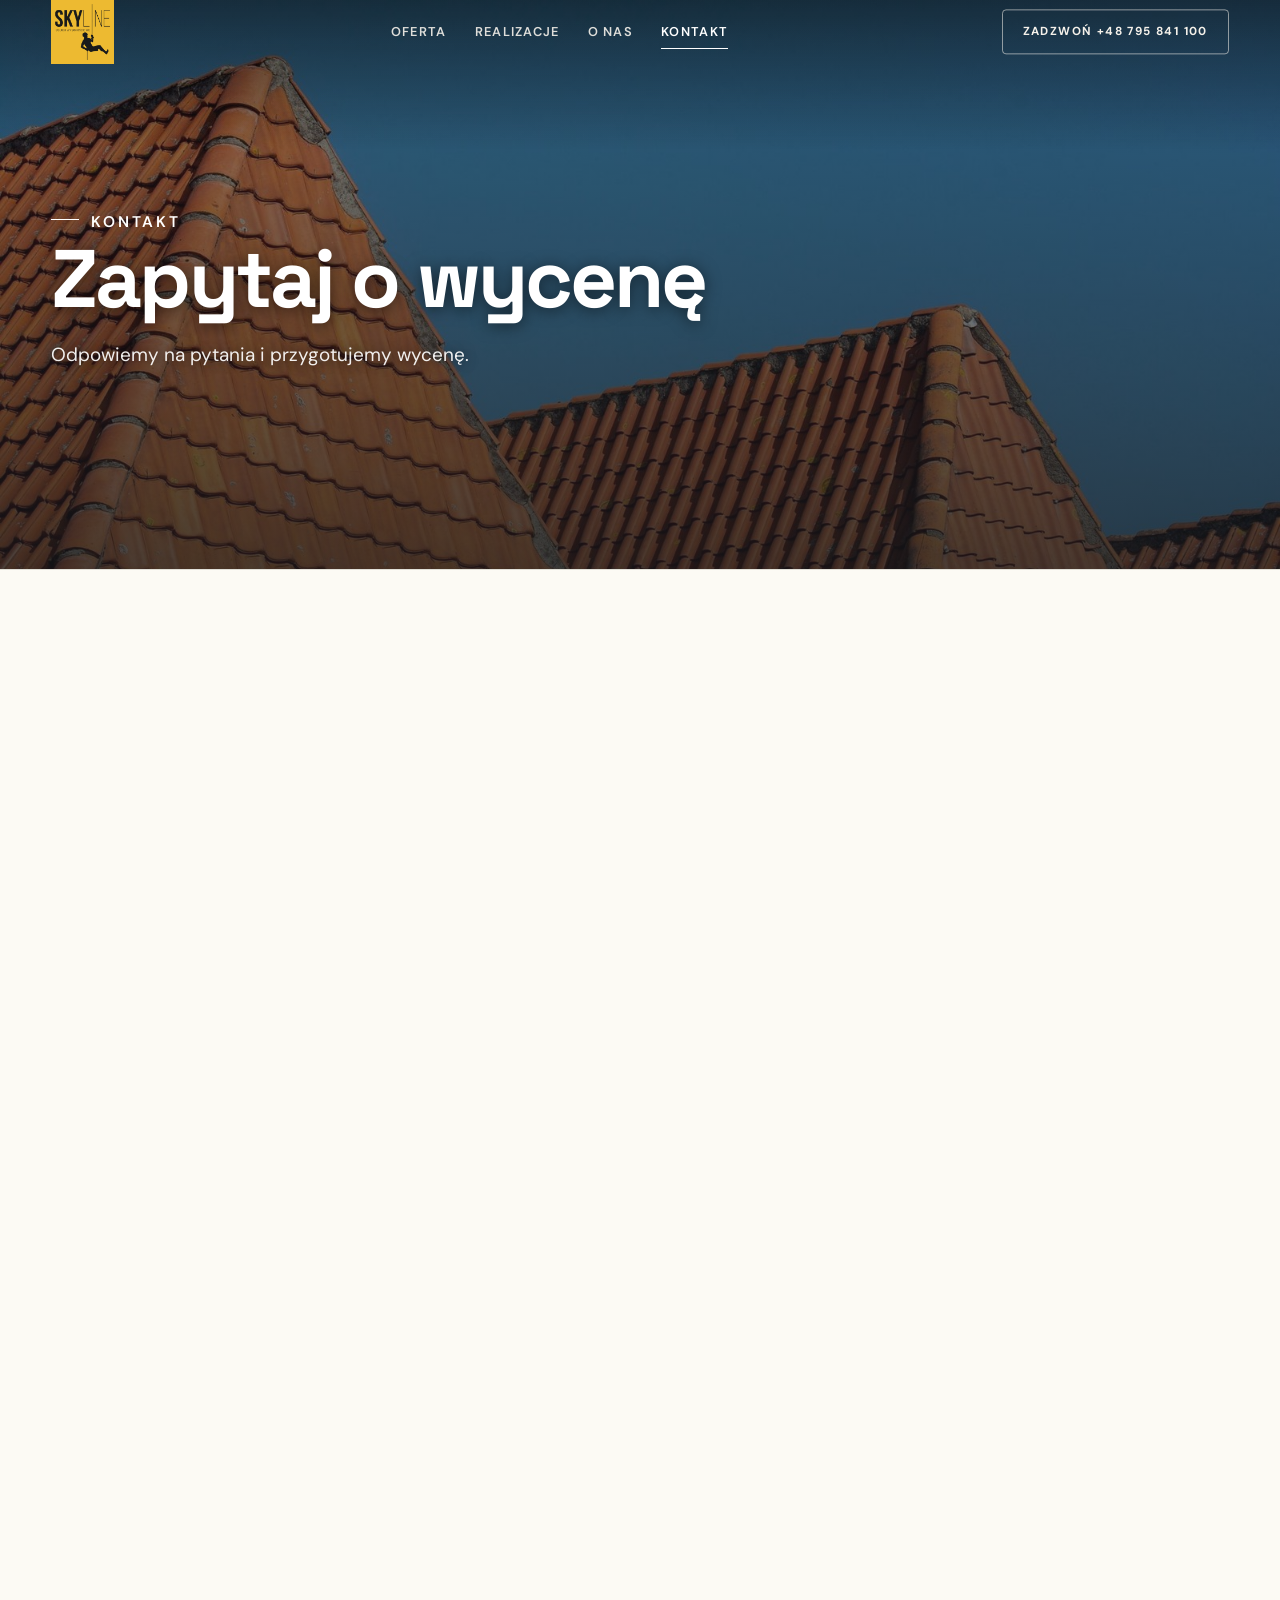
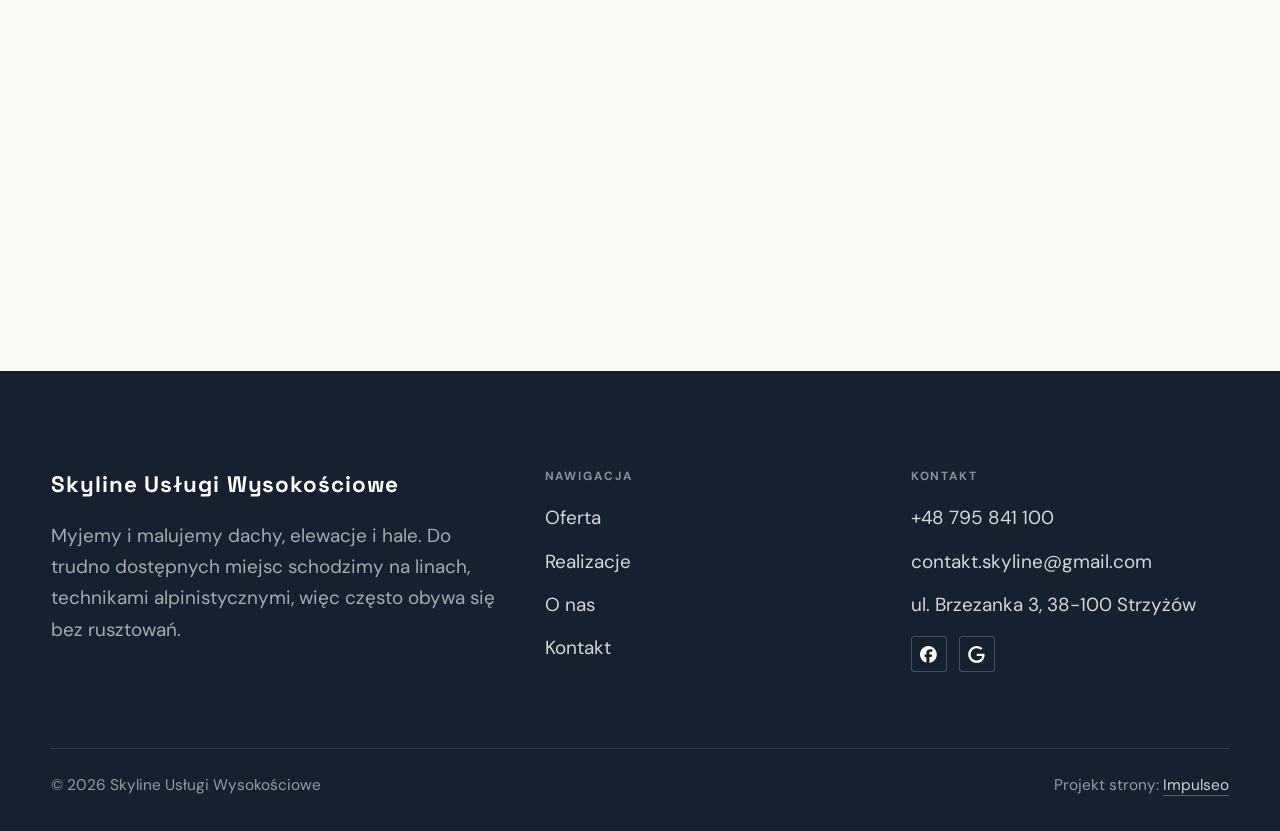
==== kontakt.html @ 33efbd2d "Strona demo: skyline-uslugi-wysokosciowe" ====
<!DOCTYPE html>
<html lang="pl">
<head>
<meta charset="UTF-8">
<meta name="viewport" content="width=device-width, initial-scale=1.0">
<title>Kontakt - Skyline Usługi Wysokościowe</title>
<meta name="description" content="Kontakt Skyline Usługi Wysokościowe - ul. Brzezanka 3, 38-100 Strzyżów">
<link rel="canonical" href="https://kris20032.github.io/skyline-uslugi-wysokosciowe/kontakt.html">
<meta name="robots" content="noindex, nofollow">
<meta property="og:type" content="website">
<meta property="og:locale" content="pl_PL">
<meta property="og:site_name" content="Skyline Usługi Wysokościowe">
<meta property="og:title" content="Kontakt - Skyline Usługi Wysokościowe">
<meta property="og:description" content="Kontakt Skyline Usługi Wysokościowe - ul. Brzezanka 3, 38-100 Strzyżów">
<meta property="og:url" content="https://kris20032.github.io/skyline-uslugi-wysokosciowe/kontakt.html">
<meta property="og:image" content="https://kris20032.github.io/skyline-uslugi-wysokosciowe/img/og.jpg">
<meta property="og:image:width" content="1200">
<meta property="og:image:height" content="630">
<meta name="twitter:card" content="summary_large_image">
<link rel="preconnect" href="https://fonts.googleapis.com">
<link rel="preconnect" href="https://fonts.gstatic.com" crossorigin>
<link href="https://fonts.googleapis.com/css2?family=Space+Grotesk:wght@500;600;700&family=DM+Sans:opsz,wght@9..40,400;9..40,500;9..40,600&display=swap" rel="stylesheet">
<link rel="stylesheet" href="assets/styles.css?v=0ee963e9">
</head>
<body>

<header class="nav">
  <div class="wrap nav-inner">
    <a class="brand brand-has-logo" href="index.html"><img class="brand-logo" src="img/logo.png" alt="Skyline Usługi Wysokościowe" width="461" height="468" decoding="async"></a>
    <nav class="nav-links">
      <a href="oferta.html">Oferta</a>
      <a href="realizacje.html">Realizacje</a>
      <a href="o-nas.html">O nas</a>
      <a href="kontakt.html" class="active" aria-current="page">Kontakt</a>
      <a href="tel:+48795841100" class="btn btn-accent">Zadzwoń +48 795 841 100</a>
    </nav>
    <button class="nav-toggle" aria-label="Menu"><span></span><span></span><span></span></button>
  </div>
</header>

<main>
<section class="pagehead">
  <img src="img/ph3.jpg" alt="Skyline Usługi Wysokościowe - Zapytaj o wycenę">
  <div class="wrap">
    <span class="eyebrow">Kontakt</span>
    <h1>Zapytaj o wycenę</h1>
    <p>Odpowiemy na pytania i przygotujemy wycenę.</p>
  </div>
</section>
<section>
  <div class="wrap contact-grid">
    <div class="reveal">
      <span class="eyebrow">Dane kontaktowe</span>
      <h2 style="margin:var(--space-4) 0 var(--space-6)">Skyline Usługi Wysokościowe</h2>
      <div class="info-list">
        <div class="info-row"><div class="ic"><svg class="ico-tel" width="16" height="16" viewBox="0 0 24 24" fill="none" aria-hidden="true"><path d="M6.6 10.8a15.5 15.5 0 0 0 6.6 6.6l2.2-2.2a1 1 0 0 1 1-.24 11.4 11.4 0 0 0 3.6.58 1 1 0 0 1 1 1V20a1 1 0 0 1-1 1A17 17 0 0 1 3 4a1 1 0 0 1 1-1h3.5a1 1 0 0 1 1 1c0 1.25.2 2.46.58 3.6a1 1 0 0 1-.25 1l-2.23 2.2Z" fill="currentColor"/></svg></div><div><div class="lbl">Telefon</div><a class="val" href="tel:+48795841100">+48 795 841 100</a></div></div>
        <div class="info-row"><div class="ic"><svg class="ico-mail" width="16" height="16" viewBox="0 0 24 24" fill="none" aria-hidden="true"><rect x="3.2" y="5.5" width="17.6" height="13" rx="1.6" stroke="currentColor" stroke-width="1.6"/><path d="M4 7l8 6 8-6" stroke="currentColor" stroke-width="1.6" stroke-linecap="round" stroke-linejoin="round"/></svg></div><div><div class="lbl">E-mail</div><a class="val" href="mailto:contakt.skyline@gmail.com">contakt.skyline@gmail.com</a></div></div>
        <div class="info-row"><div class="ic"><svg class="ico-pin" width="16" height="16" viewBox="0 0 24 24" fill="none" aria-hidden="true"><path d="M12 21s7-6.1 7-11.5A7 7 0 0 0 5 9.5C5 14.9 12 21 12 21Z" stroke="currentColor" stroke-width="1.6" fill="none"/><circle cx="12" cy="9.5" r="2.4" fill="currentColor"/></svg></div><div><div class="lbl">Adres</div><div class="val">ul. Brzezanka 3, 38-100 Strzyżów</div></div></div>
      </div>
    </div>
    <div class="reveal">
      <form class="form" action="https://formsubmit.co/contakt.skyline@gmail.com" method="POST">
        <input type="hidden" name="_subject" value="Zapytanie ze strony Skyline Usługi Wysokościowe">
        <input type="hidden" name="_captcha" value="false">
        <input type="hidden" name="_template" value="table">
        <div class="fld"><label for="name">Imię / firma</label><input id="name" name="name" type="text" placeholder="np. Jan Kowalski" required></div>
        <div class="fld"><label for="email">E-mail</label><input id="email" name="email" type="email" placeholder="adres@email.pl" required></div>
        <div class="fld"><label for="phone">Telefon</label><input id="phone" name="phone" type="tel" placeholder="+48 ..."></div>
        <div class="fld"><label for="msg">Czego dotyczy zapytanie?</label><textarea id="msg" name="message" placeholder="Napisz krótko, w czym możemy pomóc" required></textarea></div>
        <button type="submit" class="btn btn-accent" style="width:100%;justify-content:center">Wyślij zapytanie <span class="arr">→</span></button>
        <p class="note">Wiadomość trafi bezpośrednio do nas. Można też zadzwonić: +48 795 841 100.</p>
      </form>
    </div>
  </div>
</section>
<section style="padding-top:0">
  <div class="wrap reveal">
    <iframe class="map" title="Skyline Usługi Wysokościowe - Strzyżów" src="https://maps.google.com/maps?q=49.847009%2C21.772388&z=15&output=embed" loading="lazy" referrerpolicy="no-referrer-when-downgrade"></iframe>
  </div>
</section>
</main>

<footer>
  <div class="wrap">
    <div class="foot-grid">
      <div class="foot-brand">
        <div class="name">Skyline Usługi Wysokościowe</div>
        <p>Myjemy i malujemy dachy, elewacje i hale. Do trudno dostępnych miejsc schodzimy na linach, technikami alpinistycznymi, więc często obywa się bez rusztowań.</p>
      </div>
      <div class="foot-col">
        <h4>Nawigacja</h4>
        <a href="oferta.html">Oferta</a>
        <a href="realizacje.html">Realizacje</a>
        <a href="o-nas.html">O nas</a>
        <a href="kontakt.html">Kontakt</a>
      </div>
      <div class="foot-col">
        <h4>Kontakt</h4>
        <a href="tel:+48795841100">+48 795 841 100</a>
        <a href="mailto:contakt.skyline@gmail.com">contakt.skyline@gmail.com</a>
        <p>ul. Brzezanka 3, 38-100 Strzyżów</p>
      <div class="foot-soc">
        <a class="soc" href="https://www.facebook.com/skyline.uslugi.wysokosciowe/" target="_blank" rel="noopener" aria-label="Facebook - Skyline Usługi Wysokościowe"><svg viewBox="0 0 24 24" aria-hidden="true" focusable="false"><path d="M9.101 23.691v-7.98H6.627v-3.667h2.474v-1.58c0-4.085 1.848-5.978 5.858-5.978.401 0 .955.042 1.468.103a8.68 8.68 0 0 1 1.141.195v3.325a8.623 8.623 0 0 0-.653-.036 26.805 26.805 0 0 0-.733-.009c-.707 0-1.259.096-1.675.309a1.686 1.686 0 0 0-.679.622c-.258.42-.374.995-.374 1.752v1.297h3.919l-.386 2.103-.287 1.564h-3.246v8.245C19.396 23.238 24 18.179 24 12.044c0-6.627-5.373-12-12-12s-12 5.373-12 12c0 5.628 3.874 10.35 9.101 11.647Z" fill="currentColor"/></svg></a>
        <a class="soc" href="https://www.google.com/maps/place/Skyline+Us%C5%82ugi+Wysoko%C5%9Bciowe/@49.847009,21.772388,727m/data=!3m2!1e3!4b1!4m6!3m5!1s0x473c53cff86c2f2f:0x6c15652f310e83a6!8m2!3d49.847009!4d21.772388" target="_blank" rel="noopener" aria-label="Google - Skyline Usługi Wysokościowe"><svg viewBox="0 0 24 24" aria-hidden="true" focusable="false"><path d="M12.48 10.92v3.28h7.84c-.24 1.84-.853 3.187-1.787 4.133-1.147 1.147-2.933 2.4-6.053 2.4-4.827 0-8.6-3.893-8.6-8.72s3.773-8.72 8.6-8.72c2.6 0 4.507 1.027 5.907 2.347l2.307-2.307C18.747 1.44 16.133 0 12.48 0 5.867 0 .307 5.387.307 12s5.56 12 12.173 12c3.573 0 6.267-1.173 8.373-3.36 2.16-2.16 2.84-5.213 2.84-7.667 0-.76-.053-1.467-.173-2.053H12.48z" fill="currentColor"/></svg></a>
      </div>
      </div>
    </div>
    <div class="foot-bot">
      <span>© 2026 Skyline Usługi Wysokościowe</span>
      <span>Projekt strony: <a class="foot-credit" href="https://impulseo.pl" target="_blank" rel="noopener">Impulseo</a></span>
    </div>
  </div>
</footer>
<div class="sticky-call"><a class="sc-call" href="tel:+48795841100"><svg class="ico-tel" width="16" height="16" viewBox="0 0 24 24" fill="none" aria-hidden="true"><path d="M6.6 10.8a15.5 15.5 0 0 0 6.6 6.6l2.2-2.2a1 1 0 0 1 1-.24 11.4 11.4 0 0 0 3.6.58 1 1 0 0 1 1 1V20a1 1 0 0 1-1 1A17 17 0 0 1 3 4a1 1 0 0 1 1-1h3.5a1 1 0 0 1 1 1c0 1.25.2 2.46.58 3.6a1 1 0 0 1-.25 1l-2.23 2.2Z" fill="currentColor"/></svg> Zadzwoń</a><a class="sc-quote" href="kontakt.html">Zobacz realizacje</a></div>
<div class="demo-wazne" data-do="2026-11-16" data-cykl="3" hidden><svg class="dw-ico" width="13" height="13" viewBox="0 0 24 24" fill="none" aria-hidden="true"><circle cx="12" cy="12" r="8.6" stroke="currentColor" stroke-width="1.8"/><path d="M12 7.2V12l3.3 2" stroke="currentColor" stroke-width="1.8" stroke-linecap="round"/></svg><span class="dw-txt"></span></div>

<script src="assets/main.js"></script>
</body>
</html>
---- assets/styles.css ----
/* ============================================================
   STOLBASZ — premium, architektoniczny B2B fit-out
   Jasna paleta, zero brązu. System wg premium-web-craft.
   Projekt strony: Impulseo (impulseo.pl)
   ============================================================ */

:root{
  /* PALETA — jasna, architektoniczna, chłodna */
  --paper:#F4F6F8;          /* główne tło */
  --paper-2:#E7EBEF;        /* sekcje alternatywne (chłodny jasny szary) */
  --paper-3:#E7EBEF;        /* delikatne wypełnienia */
  --ink:#15212E;            /* tekst główny — chłodny grafit */
  --ink-soft:#243443;       /* nagłówki drugorzędne */
  --muted:#6B7785;          /* tekst poboczny */
  --line:rgba(21,33,46,.12);/* hairline */
  --accent:#E8A317;         /* stonowany petrol-slate — jedyny akcent */
  --accent-d:#C9870C;
  --accent-soft:rgba(232,163,23,.10);
  --dark:#15212E;           /* sekcje ciemne (stopka/CTA) */

  /* HOVER ZDJĘĆ — JEDEN standard dla całego silnika (decyzja K. 04.08.2026, artefakt z wariantami).
     AKTUALNE (K.+Szymon 09.08.2026, wybór z artefaktu 6 wariantów): zoom 1.05 przy 1.4s -
     przy tak długim czasie mocniejszy kadr NIE skacze, tylko „oddycha". Poprzedni standard
     (1.02 / .55s z 04.08) odbierany jako dynamiczny i szybki.
     Spoczynek lekko przygaszony, ale TYLKO tam, gdzie jest mysz (@media hover:hover) —
     na telefonie zdjęcia zostają w pełnej jasności. */
  --img-zoom:1.05;                   /* K.+Szymon 09.08: wariant F z artefaktu porównawczego */
  --img-rest:brightness(.95) saturate(.99);
  --img-hot:brightness(1.06) saturate(1.05);
  --img-dur:1.4s;                    /* K.+Szymon 09.08 (wariant F): powoli = elegancko */
  --img-ease:cubic-bezier(.16,.84,.44,1);  /* miękki ogon, efekt „oddychania" */

  /* ODSTĘPY — skala 4/8 */
  --space-1:4px; --space-2:8px; --space-3:12px; --space-4:16px; --space-5:24px;
  --space-6:32px; --space-7:48px; --space-8:64px; --space-9:96px; --space-10:128px;

  /* TYPOGRAFIA — fluid clamp() (skala podbita 16.07.2026: większe, czytelniejsze litery — uwaga Adama) */
  --text-sm:clamp(.9rem,.87rem + .12vw,1rem);
  --text-base:clamp(1.08rem,1.04rem + .18vw,1.2rem);
  --text-lg:clamp(1.24rem,1.15rem + .34vw,1.44rem);
  --text-h3:clamp(1.34rem,1.22rem + .55vw,1.66rem);
  --text-h2:clamp(2.1rem,1.66rem + 2.1vw,3.1rem);
  --text-h1:clamp(2.9rem,2.1rem + 4vw,5.1rem);

  /* PROMIENIE — architektoniczne, raczej ostre */
  --r-sm:3px; --r-md:6px; --r-lg:10px;

  /* RUCH */
  --ease:cubic-bezier(.25,.46,.45,.94); --dur:.24s;

  /* CIENIE — miękkie, warstwowe */
  --sh-sm:0 1px 2px rgba(16,24,32,.04), 0 2px 8px rgba(16,24,32,.05);
  --sh-md:0 2px 6px rgba(16,24,32,.05), 0 12px 28px -8px rgba(16,24,32,.12);
  --sh-lg:0 6px 14px rgba(16,24,32,.07), 0 26px 56px -18px rgba(16,24,32,.22);

  --hairline:1px solid var(--line);

  --font-display:'Space Grotesk','Inter',sans-serif;
  --font-body:'DM Sans','Inter',sans-serif;
}

*{box-sizing:border-box;margin:0;padding:0}
html{scroll-behavior:smooth}
body{
  font-family:var(--font-body);
  font-size:var(--text-base);
  line-height:1.65;
  color:var(--ink);
  background:var(--paper);
  -webkit-font-smoothing:antialiased;
  text-rendering:optimizeLegibility;
}
img{max-width:100%;height:auto;display:block}  /* height:auto = width/height z atrybutów trzyma proporcje (TOP#12) */
a{color:inherit;text-decoration:none}

.wrap{width:min(92%,1180px);margin-inline:auto}
section{padding-block:clamp(52px,6.5vw,96px)}

h1,h2,h3{font-family:var(--font-display);font-weight:700;line-height:1.08;letter-spacing:-.02em;color:var(--ink)}
h1{font-size:var(--text-h1);letter-spacing:-.035em}
h2{font-size:var(--text-h2);letter-spacing:-.025em}
h3{font-size:var(--text-h3)}
/* MIARA — długość wiersza. WCAG 2.2 SC 1.4.8: max 80 znaków; Butterick: 45–90.
   68ch daje realnie 72–78 znaków polskiego tekstu, czyli z zapasem pod granicą.
   Wcześniej limit miał TYLKO <p> — <li>, <blockquote> i <dd> nie miały żadnego,
   i to jedyny powód, dla którego 23 bloki na dwóch oddanych stronach jadą po
   83–106 znaków w wierszu (pomiar 07.08.2026, bramka `miara`).
   ⚠️ Listy i definicje ograniczamy TYLKO bez klasy: `ul`/`ol` z klasą to u nas
   układ (siatki kafli, menu), a nie tekst ciągły — tam miarę wyznacza układ. */
/* 60ch, nie 68ch (K. 10.08): po zmianie fontów na węższe kroje (DM Sans i spółka)
   w 68ch mieściło się ~90 znaków - bramka pikselowa słusznie zgłaszała przekroczenie
   granicy 80. Pomiar na żywej przeglądarce: 60ch = 90 znaków, 53ch = ~78 znaków, czyli normę WCAG 1.4.8. */
:root{ --miara:53ch }
p{max-width:min(100%,var(--miara))}
blockquote,
ul:not([class])>li, ol:not([class])>li,
dl:not([class])>dd{max-width:min(100%,var(--miara))}

/* ⚠️ Świadomie BEZ wyjątku `.tile p,.card p,.svc p{max-width:none}`, choć nasuwa się sam:
   te akapity BYŁY już ograniczone (stare `p{max-width:65ch}`), więc „wyjątek" nie odblokowałby
   niczego nowego — tylko ROZLUŹNIŁ stan sprzed zmiany na wszystkich demach naraz.
   `figcaption` żadna z reguł wyżej nie dotyczy, więc też nie potrzebuje zwolnienia. */

/* ŁAMANIE. `balance` wyrównuje długości wierszy w nagłówku, `pretty` pilnuje ostatniego
   wiersza akapitu, żeby nie został w nim jeden wyraz. Obsługiwane od Chrome 117 /
   Safari 17.5; starsze przeglądarki po prostu ignorują tę własność.
   `text-wrap:pretty` nie występowało dotąd ANI RAZ w silniku ani w repo klientów. */
h1,h2,h3,.lead,.lede{text-wrap:balance}
p,li,blockquote,dd{text-wrap:pretty}

.eyebrow{
  font-family:var(--font-body);
  font-size:var(--text-sm);
  font-weight:600;
  letter-spacing:.18em;
  text-transform:uppercase;
  color:var(--accent);
  display:inline-flex;align-items:center;gap:var(--space-3);
}
/* flex:none + margin-top = kreska trzyma się PIERWSZEJ linii. Wcześniej align-items:center
   centrowało ją względem całego bloku i przy zawinięciu (długi kicker typu
   „…WNĘTRZ · LESZNO · OD 2019") druga linia lądowała z brzydkim wcięciem. */
.eyebrow{align-items:flex-start}
.eyebrow>*,.eyebrow{text-wrap:balance}   /* dlugi kicker lamal sie na sierote typu samo „2019" w drugiej linii */
.eyebrow::before{content:"";width:28px;height:1px;background:var(--accent);display:inline-block;flex:none;margin-top:.62em}

.muted{color:var(--muted)}
.lead{font-size:var(--text-lg);line-height:1.55;color:var(--ink-soft);max-width:50ch}

/* ---------- BUTTONS ---------- */
.btn{
  display:inline-flex;align-items:center;gap:var(--space-2);
  font-weight:600;font-size:var(--text-sm);letter-spacing:.02em;
  padding:var(--space-4) var(--space-6);
  border-radius:var(--r-sm);
  transition:transform var(--dur) var(--ease),box-shadow var(--dur) var(--ease),background var(--dur) var(--ease);
  cursor:pointer;border:1px solid transparent;
}
.btn-accent{background:var(--accent);color:#fff;box-shadow:var(--sh-sm)}
.btn-accent:hover{background:var(--accent-d);transform:translateY(-2px);box-shadow:var(--sh-md)}
.btn-accent:active{transform:translateY(0);box-shadow:var(--sh-sm)}
.btn-ghost{background:transparent;color:var(--ink);border-color:var(--line)}
.btn-ghost:hover{border-color:var(--accent);color:var(--accent);transform:translateY(-2px)}
.btn-light{background:#fff;color:var(--ink);box-shadow:var(--sh-sm)}
.btn-light:hover{transform:translateY(-2px);box-shadow:var(--sh-md)}
.btn .arr{transition:transform var(--dur) var(--ease)}
.btn:hover .arr{transform:translateX(4px)}

/* ---------- NAV ---------- */
.nav{
  position:sticky;top:0;z-index:50;
  background:color-mix(in srgb,var(--paper) 88%,transparent);
  backdrop-filter:saturate(140%) blur(10px);
  border-bottom:var(--hairline);
}
.nav-inner{display:flex;align-items:center;justify-content:space-between;gap:var(--space-5);height:72px}
/* ANTY-NACHODZENIE (K. 05.08.2026): długa nazwa firmy + przycisk z pełnym numerem nie mieściły się w pasku
   i flex ściskał linki PONIŻEJ ich treści - "Kontakt" wchodził na ramkę "Zadzwoń +48 ...". Teraz ustępuje
   nazwa marki (skrót wielokropkiem), a menu i przycisk nigdy się nie kurczą ani nie zachodzą na siebie. */
.brand{display:flex;flex-direction:column;line-height:1;min-width:0;flex:0 1 auto}
.brand .name{font-family:var(--font-display);font-weight:800;font-size:1.35rem;letter-spacing:.04em;white-space:nowrap;overflow:hidden;text-overflow:ellipsis}
.brand .sub{font-size:.62rem;letter-spacing:.34em;text-transform:uppercase;color:var(--muted);margin-top:5px;white-space:nowrap;overflow:hidden;text-overflow:ellipsis}
.nav-links{display:flex;align-items:center;gap:var(--space-6);flex:0 0 auto}
.nav-links a{font-size:var(--text-sm);font-weight:500;color:var(--ink-soft);position:relative;padding-block:4px;white-space:nowrap;transition:color var(--dur) var(--ease)}
.nav-links a::after{content:"";position:absolute;left:0;bottom:0;width:0;height:1.5px;background:var(--accent);transition:width var(--dur) var(--ease)}
.nav-links a:hover,.nav-links a.active{color:var(--ink)}
.nav-links a:hover::after,.nav-links a.active::after{width:100%}
.nav-links .btn{padding:var(--space-2) var(--space-5)}
/* przyciski w nav: właściwy kolor (przebij .nav-links a) + bez podkreślenia */
.nav-links a.btn-accent{color:#fff}
.nav-links a.btn-ghost,.nav-links a.btn-light{color:var(--ink)}
/* CTA w pasku: NIE podkreślenie spod linków menu, ale ten sam przelatujący błysk,
   co na wszystkich innych przyciskach (zgłoszenie K. 13.08.2026 - „na hero jest efekt
   światła przechodzącego przez przycisk, na navbarze go nie ma, a mają być identyczne").
   Reguła `.nav-links a::after` jest silniejsza od `.btn::after`, więc trzeba jej
   geometrię wyzerować i wpisać połysk z nazwy - samo `display:none` gasiło efekt. */
.nav-links a.btn::after{
  display:block;content:"";position:absolute;inset:0;z-index:-1;pointer-events:none;
  width:auto;height:auto;border-radius:inherit;   /* kasuje geometrię podkreślenia (width:0;height:1.5px) */
  background:linear-gradient(100deg,transparent 32%,rgba(255,255,255,.20) 50%,transparent 68%);
  translate:-120% 0}
@media (prefers-reduced-motion:no-preference){
  .nav-links a.btn:hover::after{translate:120% 0;transition:translate .75s var(--mt-ease,cubic-bezier(.16,.84,.44,1))}
}
.nav-toggle{display:none;background:none;border:none;cursor:pointer;flex-direction:column;gap:5px;padding:8px}
.nav-toggle span{width:24px;height:2px;background:var(--ink);transition:var(--dur)}
/* Ciasny zakres MIĘDZY menu mobilnym a pełnym pulpitem: zbijamy odstępy i nazwę marki,
   żeby wszystko zmieściło się naturalnie, zanim w ogóle dojdzie do skracania wielokropkiem. */
@media(max-width:1280px) and (min-width:921px){
  .nav-links{gap:var(--space-4)}
  .nav-links .btn{padding:var(--space-2) var(--space-4)}
  .brand .name{font-size:1.15rem}
}

/* ---------- HERO (split) ---------- */
.hero{position:relative;overflow:hidden;border-bottom:var(--hairline)}
.hero-grid{display:grid;grid-template-columns:1.05fr .95fr;gap:clamp(24px,4vw,60px);align-items:center;
  padding-block:clamp(36px,4.5vw,64px)}
.hero-copy .eyebrow{margin-bottom:var(--space-5)}
.hero-copy h1{margin-bottom:var(--space-5)}
.hero-copy .lead{margin-bottom:var(--space-7)}
.hero-actions{display:flex;flex-wrap:wrap;gap:var(--space-4)}
.hero-art{position:relative;aspect-ratio:4/3;border-radius:var(--r-lg);overflow:hidden;box-shadow:var(--sh-lg)}
.hero-art img{width:100%;height:100%;object-fit:cover}
.hero-art::after{content:"";position:absolute;inset:0;background:linear-gradient(180deg,transparent 55%,rgba(18,24,28,.28))}
.hero-badge{position:absolute;left:var(--space-5);bottom:var(--space-5);z-index:2;
  background:rgba(252,252,251,.94);backdrop-filter:blur(4px);
  border-radius:var(--r-md);padding:var(--space-4) var(--space-5);box-shadow:var(--sh-md);max-width:78%}
.hero-badge strong{display:block;font-family:var(--font-display);font-size:1rem;letter-spacing:-.01em}
.hero-badge span{font-size:var(--text-sm);color:var(--muted)}

/* ---------- HERO duży / kinowy (strona główna) ---------- */
.hero-cine{position:relative;min-height:clamp(560px,82vh,840px);min-height:clamp(560px,82svh,840px);display:flex;align-items:center;overflow:hidden;border-bottom:var(--hairline)}
.hero-cine>img{position:absolute;inset:0;width:100%;height:100%;object-fit:cover;z-index:0}
.hero-cine::after{content:"";position:absolute;inset:0;z-index:1;
  background:linear-gradient(95deg,rgba(13,18,23,.86) 0%,rgba(13,18,23,.64) 32%,rgba(13,18,23,.24) 62%,rgba(13,18,23,.04) 100%)}
.hero-cine .wrap{position:relative;z-index:2;padding-block:var(--space-8)}
.hero-cine .hero-copy{max-width:660px}
.hero-cine .eyebrow{color:#fff;margin-bottom:var(--space-5)}
.hero-cine .eyebrow::before{background:#fff}
.hero-cine h1{color:#fff;margin-bottom:var(--space-5);font-size:clamp(2.9rem,2rem + 4.4vw,5.2rem);text-wrap:balance}
.hero-cine .lead{color:rgba(255,255,255,.92);max-width:48ch;margin-bottom:var(--space-7)}
.hero-cine .hero-actions{display:flex;flex-wrap:wrap;gap:var(--space-4)}
/* NISKIE OKNO (laptop z dokiem i paskami przeglądarki ma ~700-780 px wysokości widoku):
   H1 do 5.2rem + długi lead nie mieściły się i przyciski wypadały POD krawędź ekranu -
   klient widział stronę bez ani jednego CTA. Skalujemy w dół, zamiast przycinać treść. */
@media(min-width:821px) and (max-height:820px){
  .hero-cine{min-height:clamp(520px,94svh,780px)}
  .hero-cine .wrap{padding-block:var(--space-6)}
  .hero-cine h1{font-size:clamp(2.2rem,1.5rem + 2.6vw,3.6rem);margin-bottom:var(--space-4)}
  .hero-cine .eyebrow{margin-bottom:var(--space-4)}
  .hero-cine .lead{margin-bottom:var(--space-5);max-width:44ch}
}
@media(max-width:680px){
  .hero-cine{min-height:clamp(520px,76vh,640px);min-height:clamp(520px,76svh,640px);align-items:flex-end}
  .hero-cine::after{background:linear-gradient(0deg,rgba(13,18,23,.9) 6%,rgba(13,18,23,.45) 55%,rgba(13,18,23,.25) 100%)}
  .hero-cine .wrap{padding-bottom:var(--space-9)}
  /* TELEFON (~90% oglądających): lead potrafił zająć 8 linii i zepchnąć CTA poza pierwszy ekran.
     Zwężamy interlinię i skalę - treści nie ucinamy, bo to ona sprzedaje. */
  .hero-cine .lead{font-size:.98rem;line-height:1.5;margin-bottom:var(--space-5)}
  .hero-cine .eyebrow{font-size:.72rem;letter-spacing:.13em;margin-bottom:var(--space-4)}
  .hero-cine .eyebrow::before{width:20px}
  .hero-cine h1{margin-bottom:var(--space-4)}
}

/* full-bleed hero variant (podstrony) */
.pagehead{position:relative;min-height:46vh;min-height:46svh;display:flex;align-items:flex-end;overflow:hidden;border-bottom:var(--hairline)}
.pagehead img{position:absolute;inset:0;width:100%;height:100%;object-fit:cover}
/* 10.08.2026 (decyzja K.): mocniejsze przyciemnienie + cień pod tekstem. Bramka mierzyła na
   nagłówkach podstron 3,38-3,43:1 przy wymaganych 4,5 — jasne zdjęcie (hala, śnieg, niebo)
   podchodziło pod biały tekst. Zdjęcia klientów są różne, więc kontrast musi dawać WARSTWA,
   a nie szczęśliwy dobór kadru. */
.pagehead::after{content:"";position:absolute;inset:0;background:linear-gradient(180deg,rgba(18,24,28,.40),rgba(18,24,28,.76))}
.pagehead .wrap{position:relative;z-index:2;padding-block:var(--space-9);color:#fff}
.pagehead h1{color:#fff;max-width:18ch;text-shadow:0 2px 16px rgba(0,0,0,.55)}
.pagehead .eyebrow{color:#fff}
.pagehead .eyebrow::before{background:#fff}
.pagehead p{color:rgba(255,255,255,.92);margin-top:var(--space-4);max-width:54ch;text-shadow:0 1px 12px rgba(0,0,0,.5)}

/* ---------- STRIP (pasek skrótów / liczby) ---------- */
.strip{background:var(--dark);color:#fff}
/* PASEK HASEŁ — standard 04.08.2026 (decyzja K.): 5 haseł w JEDNYM rzędzie, tekst WYŚRODKOWANY,
   węższe marginesy boczne niż reszta strony (pasek ma iść szerzej), równe wysokości kolumn. */
.strip .wrap{width:min(96%,1440px);display:grid;grid-template-columns:repeat(5,1fr);
  gap:var(--space-5);padding-block:var(--space-7);align-items:stretch}
.strip .item .k{font-family:var(--font-display);font-size:clamp(1.05rem,.82rem + .85vw,1.55rem);
  font-weight:800;letter-spacing:-.02em;color:#fff;line-height:1.18;text-wrap:balance}
.strip .item .v{font-size:var(--text-sm);color:rgba(255,255,255,.66);margin-top:var(--space-2);line-height:1.4}
.strip .item{border-left:2px solid var(--accent);padding-inline:var(--space-4);
  text-align:center;display:flex;flex-direction:column;justify-content:center}
/* liczba kolumn = liczba haseł, żeby ostatnie nie zostawało samo w drugim rzędzie.
   Klasę n-N nadaje multipage.py; domyślnie (bez klasy) pasek jest 5-kolumnowy. */
.strip.n-2 .wrap{grid-template-columns:repeat(2,1fr)}
.strip.n-3 .wrap{grid-template-columns:repeat(3,1fr)}
.strip.n-4 .wrap{grid-template-columns:repeat(4,1fr);gap:var(--space-6)}
.strip.n-4 .item .k{font-size:clamp(1.3rem,1rem + 1.1vw,2rem)}
.strip.n-6 .wrap{grid-template-columns:repeat(6,1fr);gap:var(--space-4)}
.strip.n-6 .item .k{font-size:clamp(.98rem,.8rem + .7vw,1.35rem)}
/* równe łamanie: zamiast "długa linia + jedno słowo" obie linie zbliżonej długości */
.strip .item .k{text-wrap:balance}

/* ---------- SECTION HEAD ---------- */
.head{max-width:48rem;margin-bottom:var(--space-8)}
.head.center{margin-inline:auto;text-align:center}
.head .eyebrow{margin-bottom:var(--space-4)}
.head h2{margin-bottom:var(--space-4)}
.head p{color:var(--muted);font-size:var(--text-lg);line-height:1.55}
.head.center p{margin-inline:auto}

/* ---------- INTRO SPLIT ---------- */
.split{display:grid;grid-template-columns:.92fr 1.08fr;gap:clamp(28px,5vw,80px);align-items:center}
.split.rev{grid-template-columns:1.08fr .92fr}
.split.rev .split-art{order:-1}
.split-art{position:relative;aspect-ratio:5/4;border-radius:var(--r-lg);overflow:hidden;box-shadow:var(--sh-lg)}
.split-art img{width:100%;height:100%;object-fit:cover}
.split-copy h2{margin-bottom:var(--space-5)}
.split-copy p+p{margin-top:var(--space-4)}
.split-copy .btn{margin-top:var(--space-6)}

/* ---------- SERVICES (zakres) ---------- */
.svc-grid{display:grid;grid-template-columns:repeat(auto-fit,minmax(280px,1fr));gap:var(--space-5)}
.svc{background:#fff;border:var(--hairline);border-radius:var(--r-md);padding:var(--space-7) var(--space-6);
  transition:transform var(--dur) var(--ease),box-shadow var(--dur) var(--ease),border-color var(--dur) var(--ease);
  position:relative;overflow:hidden}
.svc::before{content:"";position:absolute;left:0;top:0;width:3px;height:0;background:var(--accent);transition:height var(--dur) var(--ease)}
.svc:hover{transform:translateY(-4px);box-shadow:var(--sh-md);border-color:transparent}
.svc:hover::before{height:100%}
.svc .ic{font-family:var(--font-display);font-size:.8rem;font-weight:700;letter-spacing:.12em;color:var(--accent);margin-bottom:var(--space-4)}
.svc h3{margin-bottom:var(--space-3);font-size:1.22rem}
.svc p{color:var(--muted);font-size:var(--text-base);line-height:1.6}

/* big detailed service rows */
.svc-row{display:grid;grid-template-columns:.8fr 1.2fr;gap:clamp(20px,4vw,60px);align-items:center;padding-block:var(--space-8)}
.svc-row+.svc-row{border-top:var(--hairline)}
.svc-row.rev{grid-template-columns:1.2fr .8fr}
/* Naprzemienny układ wierszy oferty: co drugi wiersz ma zdjęcie po PRAWEJ.
   Było `order:-1` — martwy kod, bo zdjęcie i tak jest pierwszym dzieckiem w HTML,
   więc wszystkie wiersze wyglądały identycznie (zdjęcie zawsze z lewej), a `rev`
   zmieniało tylko szerokość kolumn. Znalezione 29.07.2026 przy różnicowaniu kierunków
   animacji (pomiar pozycji: art.mid 390/502 przy row.mid 756 — zawsze lewa strona). */
.svc-row.rev .svc-row-art{order:2}
.svc-row-art{aspect-ratio:4/3;border-radius:var(--r-md);overflow:hidden;box-shadow:var(--sh-md)}
.svc-row-art img{width:100%;height:100%;object-fit:cover}
.svc-row h3{font-size:1.5rem;margin-bottom:var(--space-4)}
.svc-row .num{font-family:var(--font-display);font-size:.85rem;font-weight:700;letter-spacing:.14em;color:var(--accent);display:block;margin-bottom:var(--space-3)}
.svc-row ul{list-style:none;margin-top:var(--space-4);display:flex;flex-direction:column;gap:var(--space-2)}
.svc-row li{position:relative;padding-left:var(--space-5);color:var(--muted);font-size:var(--text-base)}
.svc-row li::before{content:"";position:absolute;left:0;top:.62em;width:8px;height:1px;background:var(--accent)}

/* ---------- GALLERY (realizacje) ---------- */
.gallery{display:grid;grid-template-columns:repeat(12,1fr);gap:var(--space-4);grid-auto-rows:200px}
/* GALERIA MASONRY — pionowe zdjęcia (portrety beauty/wellness) bez przycinania: kolumny, height auto */
.gallery-masonry{column-count:3;column-gap:var(--space-4)}
@media(max-width:900px){.gallery-masonry{column-count:2}}
@media(max-width:560px){.gallery-masonry{column-count:1}}
.gallery-masonry .m-tile{break-inside:avoid;margin:0 0 var(--space-4);padding:0;position:relative;overflow:hidden;border-radius:var(--r-md);border:1px solid var(--line)}
.gallery-masonry .m-tile img{width:100%;height:auto;display:block}
.gallery-masonry .m-tile .cap{position:absolute;left:0;right:0;bottom:0;padding:var(--space-4);color:#fff;background:linear-gradient(0deg,rgba(0,0,0,.55),transparent);font-size:var(--text-sm)}
.gallery-masonry .m-tile .cap small{display:block;font-weight:400;opacity:.78;letter-spacing:.04em;text-transform:uppercase;font-size:.66rem;margin-top:3px}
.tile{position:relative;overflow:hidden;border-radius:var(--r-md);box-shadow:var(--sh-sm);
  transition:transform var(--dur) var(--ease),box-shadow var(--dur) var(--ease)}
.tile img{width:100%;height:100%;object-fit:cover;
  transition:transform var(--img-dur) var(--img-ease),filter var(--img-dur) var(--img-ease)}
.tile:hover{box-shadow:var(--sh-md)}
.tile .cap{position:absolute;left:0;right:0;bottom:0;padding:var(--space-5) var(--space-4) var(--space-4);
  /* mocniejszy spad + cien pod tekstem: na JASNYCH zdjeciach klienta (biale fronty, sciany)
     slaby gradient dawal kontrast ~1.5:1 zamiast wymaganych 3.6:1 (bramka wygladu, 10.08.2026) */
  background:linear-gradient(transparent 10%,rgba(18,24,28,.55) 40%,rgba(18,24,28,.88) 68%,rgba(18,24,28,.99));color:#fff;
  text-shadow:0 1px 2px rgba(0,0,0,.85),0 2px 10px rgba(0,0,0,.55);
  font-size:var(--text-sm);font-weight:600;letter-spacing:.01em;
  opacity:0;transform:translateY(8px);transition:var(--dur) var(--ease)}
.tile:hover .cap{opacity:1;transform:translateY(0)}
.tile .cap small{display:block;font-weight:400;opacity:.78;letter-spacing:.04em;text-transform:uppercase;font-size:.66rem;margin-top:3px}
/* bento spans */
.t-wide{grid-column:span 6}
.t-tall{grid-column:span 6;grid-row:span 2}
.t-std{grid-column:span 6}
.t-third{grid-column:span 4}
.t-two3{grid-column:span 8}

/* ---------- TRUST / WIARYGODNOŚĆ ---------- */
.trust{background:var(--paper-2)}
.trust-grid{display:grid;grid-template-columns:repeat(auto-fit,minmax(240px,1fr));gap:var(--space-5);margin-top:var(--space-7)}
.trust-card{background:#fff;border-radius:var(--r-md);padding:var(--space-7) var(--space-6);box-shadow:var(--sh-sm);border-top:3px solid var(--accent)}
.trust-card .big{font-family:var(--font-display);font-size:clamp(1.8rem,1.3rem + 1.6vw,2.6rem);font-weight:800;letter-spacing:-.02em;color:var(--ink);line-height:1}
.trust-card h3{font-size:1.12rem;margin:var(--space-3) 0 var(--space-2)}
.trust-card p{color:var(--muted);font-size:var(--text-base);line-height:1.55}

/* ---------- CTA band ---------- */
.cta{background:var(--dark);color:#fff;position:relative;overflow:hidden}
/* telefon w CTA: na ciemnym tle biały (domyślnie), rodziny z JASNYM tłem CTA
   nadpisują to u siebie - wcześniej kolor siedział w stylu inline i wygrywał z rodziną. */
.cta .btn-ghost-cta{color:#fff;border-color:rgba(255,255,255,.3)}
.cta .wrap{display:grid;grid-template-columns:1.4fr .6fr;gap:var(--space-7);align-items:center;position:relative;z-index:2}
.cta h2{color:#fff;max-width:20ch}
.cta p{color:rgba(255,255,255,.74);margin-top:var(--space-4)}
.cta-actions{display:flex;flex-direction:column;gap:var(--space-3);align-items:flex-start}
.cta::before{content:"";position:absolute;right:-80px;top:-80px;width:360px;height:360px;border-radius:50%;
  background:radial-gradient(circle,var(--accent-soft),transparent 70%)}

/* ---------- CONTACT ---------- */
.contact-grid{display:grid;grid-template-columns:.85fr 1.15fr;gap:clamp(28px,4vw,56px);align-items:start}
.info-list{display:flex;flex-direction:column;gap:var(--space-2)}
.info-row{display:flex;gap:var(--space-4);align-items:flex-start;padding-block:var(--space-4);border-bottom:var(--hairline)}
.info-row .ic{flex:none;width:42px;height:42px;display:grid;place-items:center;border-radius:50%;
  background:var(--accent-soft);color:var(--accent);font-size:1.05rem}
.info-row .lbl{font-size:.72rem;letter-spacing:.14em;text-transform:uppercase;color:var(--muted)}
.info-row .val{font-weight:600;font-size:var(--text-base);margin-top:2px}
.info-row a.val:hover{color:var(--accent)}
.map{border:none;border-radius:var(--r-lg);box-shadow:var(--sh-md);width:100%;height:100%;min-height:380px;filter:grayscale(.2) contrast(1.02)}
.form{background:#fff;border:var(--hairline);border-radius:var(--r-lg);padding:clamp(24px,3vw,40px);box-shadow:var(--sh-sm)}
.form .fld{margin-bottom:var(--space-5)}
.form label{display:block;font-size:var(--text-sm);font-weight:600;margin-bottom:var(--space-2)}
.form input,.form textarea{width:100%;font-family:inherit;font-size:var(--text-base);color:var(--ink);
  padding:var(--space-4);border:var(--hairline);border-radius:var(--r-sm);background:var(--paper);transition:border-color var(--dur)}
.form input:focus,.form textarea:focus{outline:none;border-color:var(--accent);background:#fff}
.form textarea{resize:vertical;min-height:120px}
.form .note{font-size:var(--text-sm);color:var(--muted);margin-top:var(--space-3)}

/* ---------- FOOTER ---------- */
footer{background:var(--dark);color:#fff;padding-block:var(--space-9) var(--space-6)}
.foot-grid{display:grid;grid-template-columns:1.4fr 1fr 1fr;gap:var(--space-7);margin-bottom:var(--space-8)}
.foot-brand .name{font-family:var(--font-display);font-weight:800;font-size:1.4rem;letter-spacing:.04em}
.foot-brand p{color:rgba(255,255,255,.62);margin-top:var(--space-4);font-size:var(--text-base);max-width:38ch}
.foot-col h4{font-size:.74rem;letter-spacing:.16em;text-transform:uppercase;color:rgba(255,255,255,.5);margin-bottom:var(--space-4)}
.foot-col a,.foot-col p{display:block;color:rgba(255,255,255,.82);font-size:var(--text-base);margin-bottom:var(--space-3)}
.foot-col a:hover{color:#fff}
.foot-bot{border-top:1px solid rgba(255,255,255,.12);padding-top:var(--space-5);display:flex;justify-content:space-between;flex-wrap:wrap;gap:var(--space-3);
  font-size:var(--text-sm);color:rgba(255,255,255,.55)}
.foot-bot a:hover{color:#fff}
/* Podpis w stopce = klikalny link do impulseo.pl (31.07.2026). Ma być WIDOCZNIE klikalny,
   ale nie krzyczeć - stąd sam kolor jaśniejszy + delikatne podkreślenie na najeździe. */
.foot-bot a.foot-credit{color:rgba(255,255,255,.78);text-decoration:none;border-bottom:1px solid rgba(255,255,255,.28)}
.foot-bot a.foot-credit:hover{color:#fff;border-bottom-color:#fff}

/* ---------- REVEAL ---------- */
.reveal{opacity:0;transform:translateY(22px);transition:opacity .6s var(--ease),transform .6s var(--ease)}
.reveal.in{opacity:1;transform:none}

/* ---------- RESPONSIVE ---------- */
@media(max-width:920px){
  .hero-grid,.split,.split.rev,.svc-row,.svc-row.rev,.cta .wrap,.contact-grid,.foot-grid{grid-template-columns:1fr}
  .split.rev .split-art,.svc-row.rev .svc-row-art{order:0}
  .hero-art{aspect-ratio:16/10;max-height:420px}
  .strip .wrap,.strip.n-2 .wrap,.strip.n-3 .wrap,.strip.n-4 .wrap,.strip.n-6 .wrap{grid-template-columns:repeat(2,1fr);gap:var(--space-6)}
  .strip .item .k,.strip.n-6 .item .k{font-size:clamp(1.3rem,1.1rem + 1vw,2rem)}
  .gallery{grid-auto-rows:180px}
  .t-wide,.t-tall,.t-std,.t-third,.t-two3{grid-column:span 6}
  .t-tall{grid-row:span 1}
  .cta-actions{flex-direction:row;flex-wrap:wrap}
  .foot-grid{gap:var(--space-6)}
}
@media(max-width:680px){
  .nav-links{position:fixed;inset:72px 0 auto 0;background:var(--paper);flex-direction:column;align-items:stretch;
    gap:0;padding:var(--space-4) 6%;border-bottom:var(--hairline);box-shadow:var(--sh-md);
    transform:translateY(-120%);transition:transform var(--dur) var(--ease)}
  .nav-links.open{transform:translateY(0)}
  .nav-links a{padding-block:var(--space-4);border-bottom:var(--hairline)}
  .nav-links .btn{margin-top:var(--space-3);justify-content:center}
  .nav-toggle{display:flex}
  .strip .wrap,.strip.n-2 .wrap,.strip.n-3 .wrap,.strip.n-4 .wrap,.strip.n-6 .wrap{grid-template-columns:1fr}
  .gallery{grid-template-columns:repeat(6,1fr)}
  .foot-grid{grid-template-columns:1fr}
}
@media(prefers-reduced-motion:reduce){
  /* audyt 09.08 TOP#14: samo skrócenie duration przy animacji INFINITE = stroboskop
     (pętla .01ms miga ekranem); iteration-count:1 gasi pętlę naprawdę. Pseudoelementy
     też - tła hero (gastro/studio) animują ::before/img, blanket na * ich nie łapał. */
  *,*::before,*::after{animation-duration:.01ms!important;animation-iteration-count:1!important;animation-delay:0s!important;transition:none!important}
  .reveal{opacity:1!important;transform:none!important}
  html{scroll-behavior:auto}
}

/* ============================================================
   PREMIUM LAYER — destylat deep-researchu branż (anty-AI, spokój).
   Zmienne STOLBASZ (--accent/--ink/--paper/--line/--dark). Ruch ledwo
   zauważalny, krzywa cubic-bezier(.16,.84,.44,1); prefers-reduced-motion
   pokryte blanketem wyżej. Karty hairline zamiast cieni = #1 sygnał „nie-AI".
   ============================================================ */

/* więcej oddechu między sekcjami (liderzy: 110-130px) */
section{padding-block:clamp(64px,8vw,128px)}

/* 1) Aksamitny reveal — dłuższa, miękka krzywa zamiast „skoku" */
.reveal{transition:opacity .9s cubic-bezier(.16,.84,.44,1),transform .9s cubic-bezier(.16,.84,.44,1);will-change:opacity,transform}
/* stagger TYLKO w galerii (tam pozycja = porządek dzieci) */
.gallery .reveal:nth-child(2){transition-delay:.07s}
.gallery .reveal:nth-child(3){transition-delay:.14s}
.gallery .reveal:nth-child(4){transition-delay:.21s}
.gallery .reveal:nth-child(5){transition-delay:.28s}
.gallery .reveal:nth-child(6){transition-delay:.35s}

/* 2) Hero STATYCZNY na .hero-cine — Ken Burns CAŁKIEM WYŁĄCZONY 26.06 (3. zgłoszenie Szymona).
   GENEZA: animowanie scale na <img> hero z teksturami (cegły/framugi) re-samplinguje obraz
   klatka po klatce → na części ekranów drobne drganie/shimmer = „heroshot się trzęsie".
   translateY usunięto wcześniej, scale-only + will-change/GPU NIE wystarczyły do GWARANCJI gładkości.
   Krzysztof zażądał pewności („make sure, że błąd się nie pojawi") > efekt. Zero animacji = 0% drgania.
   Delikatny zoom zostaje TYLKO w pełnoekranowych hero gastro/studio (hg-bg/hs-bg — tło, inny
   mechanizm, chwalone, nigdy nie zgłaszane). NIE wracać do KB na .hero-cine bez realnego testu
   na sprzęcie klienta — to ryzyko regresji „trzęsienia”. */
/* BEZPIECZNY "wow" na hero = jednorazowy FADE-IN (opacity), nie zoom.
   opacity nie dotyka bitmapy → gładkie na KAŻDYM zdjęciu/ekranie/GPU, zero ryzyka migotania.
   Geometryczny ruch (scale/translate) na .hero-cine jest ZAKAZANY (bramka pilnuje). */
@keyframes heroFade{from{opacity:0}to{opacity:1}}
.hero-cine>img{transform:none;animation:heroFade 1.1s ease-out both}

/* 3) Akcentowy hairline pod nagłówkiem sekcji, który „rysuje się" przy wejściu */
.head h2{position:relative;padding-bottom:18px}
.head h2::after{content:"";position:absolute;left:0;bottom:0;height:1px;width:0;background:var(--accent);transition:width 1s cubic-bezier(.16,.84,.44,1) .15s}
.head.center h2::after{left:50%;transform:translateX(-50%)}
.head.reveal.in h2::after,.head.center.reveal.in h2::after{width:54px}

/* 4) Karty HAIRLINE zamiast cieni/zaokrągleń (najmocniejszy anty-AI detal) */
.svc{background:transparent;border:1px solid var(--line);border-radius:var(--r-sm);box-shadow:none}
.svc:hover{box-shadow:none;border-color:var(--accent);transform:translateY(-3px)}
.trust-card{background:transparent;box-shadow:none;border:1px solid var(--line);border-top:2px solid var(--accent);border-radius:var(--r-sm)}
.tile{box-shadow:none;border-radius:var(--r-sm)}
.tile:hover{box-shadow:none}

/* 5) Sticky-nav kondensuje się po przewinięciu (sygnał dopracowania) */
.nav{transition:box-shadow .4s ease,background .4s ease}
.nav.is-stuck{box-shadow:0 1px 0 var(--line),0 14px 30px -24px rgba(0,0,0,.45)}
.nav-inner{transition:height .35s var(--ease)}
.nav.is-stuck .nav-inner{height:60px}

/* 6) MANIFESTO — pełnoekranowy cytat-bohater (zastępuje generyczne „Dlaczego my") */
.manifesto{background:var(--paper-2);text-align:center}
.manifesto .wrap{max-width:60rem}
.manifesto p{font-family:var(--font-display);font-style:italic;font-size:clamp(1.6rem,1rem + 2.4vw,2.8rem);line-height:1.32;color:var(--ink-soft);margin-inline:auto;max-width:26ch;position:relative;padding-top:var(--space-8)}
.manifesto p::before{content:"";position:absolute;top:0;left:50%;transform:translateX(-50%);width:54px;height:1px;background:var(--accent)}
.manifesto p span{color:var(--accent);font-style:italic}

/* 7) GATEWAYS — 3 duże bramy-zdjęcia (zamiast paska menu usług) */
.gateways{display:grid;grid-template-columns:repeat(3,1fr);gap:var(--space-4)}
.gateway{position:relative;aspect-ratio:3/4;overflow:hidden;border-radius:var(--r-sm);display:block}
.gateway img{width:100%;height:100%;object-fit:cover;
  transition:transform var(--img-dur) var(--img-ease),filter var(--img-dur) var(--img-ease)}
.gateway::after{content:"";position:absolute;inset:0;background:linear-gradient(180deg,transparent 38%,rgba(18,24,28,.74))}
/* ===== HOVER ZDJĘĆ — jedno miejsce dla WSZYSTKICH kafli ze zdjęciem (K. 04.08.2026) ===== */
@media(hover:hover){
  .tile img,.gateway img,.m-tile img{filter:var(--img-rest)}
  .tile:hover img,
  .gateway:hover img,
  .m-tile:hover img{transform:scale(var(--img-zoom));filter:var(--img-hot)}
}
.m-tile img{transition:transform var(--img-dur) var(--img-ease),filter var(--img-dur) var(--img-ease)}
.gateway .g-ttl{position:absolute;left:0;right:0;bottom:0;z-index:2;padding:var(--space-6) var(--space-5);color:#fff;font-family:var(--font-display);font-size:1.45rem;letter-spacing:-.01em;line-height:1.15}
.gateway .g-ttl small{display:block;font-family:var(--font-body);font-size:var(--text-sm);font-weight:400;opacity:.82;letter-spacing:.03em;margin-top:5px}
@media(max-width:760px){.gateways{grid-template-columns:1fr}.gateway{aspect-ratio:16/10}}

/* 8) LOGO klienta w nagłówku (gdy podane --logo) */
/* 52px domyślnie (feedback Bartka 06.07.2026: 40px ginęło, uwaga padła 3x; ~56px sprawdzone na żywym demie anna-borowiec-makeup) */
.brand-logo{height:64px;width:auto;max-width:300px;object-fit:contain;display:block}
.nav.is-stuck .brand-logo{height:52px}
@media(max-width:680px){.brand-logo{height:46px;max-width:210px}}


/* === RWD: nagłówki na wąskich ekranach (dodane 17.07.2026 razem z fixem clamp) ===
   Po przywróceniu działania clamp() dolna granica --text-h1 (2.9rem) rozpychała
   dokument przy długich polskich słowach na telefonach. Tu ją zjeżdżamy. */
@media (max-width:560px){
  :root{
    --text-h1:clamp(1.9rem, 1.15rem + 4.4vw, 2.7rem);
    --text-h2:clamp(1.5rem, 1rem + 3vw, 2.1rem);
  }
  .hero-cine h1{font-size:clamp(1.9rem, 1.15rem + 4.4vw, 2.7rem)}
  h1,h2{overflow-wrap:break-word}
}

/* GODZINY (godziny_grid z briefu) — dzień po lewej, godziny po prawej. Wcześniej BRAK stylu
   powodował sklejenie "Poniedziałek-Piątek8:00-20:00" (dodane 2026-07-21). Neutralne dla dem bez grafiku. */
.godz{display:flex;flex-direction:column;gap:2px;max-width:440px;margin-top:8px}
.godz-row{display:flex;justify-content:space-between;align-items:baseline;gap:24px;padding:10px 0;border-bottom:1px solid var(--line)}
.godz-row:last-child{border-bottom:0}
.godz-row b{font-weight:600;color:var(--ink)}
.godz-row span{color:var(--muted);white-space:nowrap}

/* === FAQ (lekcja 08.08.2026) ===
   Sekcja faq_klinika() trafia NIE tylko do rodziny „klinika" (multipage.py: także układ FACHOWCY),
   a style leżały wyłącznie w families/klinika.css — u hydraulika/dekarza FAQ renderowało się jako
   goła lista <details> z domyślnym trójkącikiem przeglądarki (wpadka: demo Instalatorstwo Gała).
   Dlatego baza. Rodzina może to nadpisać na wierzchu. */
.faq-list{max-width:48rem;margin:var(--space-8) auto 0;display:flex;flex-direction:column;gap:var(--space-3)}
.faq-item{border:1px solid var(--line);border-radius:var(--r-md);background:var(--paper);padding:var(--space-4) var(--space-5)}
.faq-item summary{font-family:var(--font-display);font-weight:600;color:var(--ink);cursor:pointer;list-style:none;display:flex;justify-content:space-between;gap:1rem}
.faq-item summary::-webkit-details-marker{display:none}
.faq-item summary::after{content:"+";color:var(--accent-d);font-weight:700;font-size:1.2rem;line-height:1}
.faq-item[open] summary::after{content:"-"}
.faq-item p{color:var(--ink-soft);font-size:var(--text-base);line-height:1.6;margin:var(--space-3) 0 0}

/* === LICZBA OPINII PRZY SEKCJI OPINII (08.08.2026, wzorzec irismeble.pl, decyzja K.) ===
   Trzy cytaty bez kontekstu czyta się jak „firma ma trzy opinie". Ta linijka mówi wprost,
   ile ich jest naprawdę - dane i tak przychodzą z reconu i szły dotąd wyłącznie do hero.
   Baza, nie rodzina: sekcja opinii renderuje się we WSZYSTKICH układach, a style opinii
   leżą per rodzina - bez tego u części rodzin linijka byłaby gołym tekstem (ta sama pułapka
   co z FAQ wyżej). Rodzina może nadpisać na wierzchu. */
.op-meta{
  text-align:center;margin:calc(var(--space-3) * -1) 0 var(--space-6);
  color:var(--muted);font-size:var(--text-base);letter-spacing:.01em;
}
.op-meta .ico-star{color:var(--accent-d);margin-right:2px}

/* --- licznik ważności DEMA (pomysł K. 09.08) - tylko wersje pokazowe --- */
.demo-wazne{position:fixed;top:calc(var(--nav-h, 64px) + 14px);right:14px;z-index:95;
  display:inline-flex;align-items:center;gap:.45em;
  background:rgba(21,25,28,.82);color:#fff;font-size:.72rem;font-weight:600;letter-spacing:.01em;
  padding:.42em .8em .42em .62em;border-radius:999px;backdrop-filter:saturate(140%) blur(8px);
  border:1px solid rgba(255,255,255,.14);box-shadow:0 10px 24px -14px rgba(0,0,0,.6);
  pointer-events:none;
  /* NIE pokazuje się przy wejściu (K. 09.08) - wjeżdża dopiero po zejściu z hero */
  opacity:0;transform:translateY(-10px);
  transition:opacity .7s var(--ease),transform .7s var(--ease)}
.demo-wazne.is-on{opacity:1;transform:none}
.demo-wazne .dw-ico{flex:none;opacity:.85}
.demo-wazne b{font-weight:700;font-variant-numeric:tabular-nums;color:#FFD9A3}
.demo-wazne .dw-zeg{font-variant-numeric:tabular-nums;font-feature-settings:"tnum";
  opacity:.72;margin-left:.15em;letter-spacing:.01em}
.demo-wazne.is-pilne{background:rgba(150,32,28,.9);border-color:rgba(255,255,255,.2)}
.demo-wazne .dw-pilne{color:#FFE0DE}
@media(max-width:820px){.demo-wazne{top:auto;bottom:70px;right:10px}}

/* --- pasek mini-opinii pod hero (audyt 09.08 TOP#27) - tylko przy realnych recenzjach --- */
.opinie-mini{padding-block:0;border-bottom:var(--hairline)}
.opinie-mini .om-row{display:grid;grid-template-columns:repeat(3,1fr);gap:var(--space-6);padding-block:var(--space-5)}
.opinie-mini .om-item blockquote{font-size:var(--text-sm);color:var(--ink-soft);line-height:1.5;margin:0}
.opinie-mini .om-autor{display:block;margin-top:var(--space-2);font-size:.78rem;font-weight:600;color:var(--muted);letter-spacing:.04em}
@media(max-width:820px){.opinie-mini .om-row{grid-template-columns:1fr;gap:var(--space-4)}
  .opinie-mini .om-item:nth-child(n+3){display:none}}

/* --- AKCENT-TEKST (audyt 09.08 TOP#11/12, decyzja K.) ---------------------------
   Kolor firmowy jest jasny, dopóki nie musi być literą. --accent zostaje żywy
   (kreski, przyciski, pasek haseł); litera akcentowa na JASNYM tle bierze
   --accent-text (dokleja palette_auto; domyślnie accent-d). Tylko color -
   border/background/pseudo zostają żywe. Ciemna sekcja CTA = wyjątek. */
:root{--accent-text:var(--accent-d)}
.eyebrow, .svc .ic, .svc-row .num, .info-row .ic, .info-row a.val:hover,
.manifesto p span, .faq-item summary::after, .op-meta .ico-star, .op-star,
.fu-cta, .obszar-list li:hover, .btn-ghost:hover, .nav.nav-solid .brand .sub,
.proces-os .pc-cur, .os-on .proces-os .proces-line > li.os-done .pno { color:var(--accent-text) }
.cta .eyebrow { color:var(--accent) }

/* --- dostępność (audyt 09.08 TOP#23, podzbiór bezpieczny) --- */
html{scroll-padding-top:84px}                       /* kotwice nie chowają się pod sticky-nav */
:focus-visible{outline:2px solid var(--accent-text);outline-offset:2px}  /* widoczny fokus tylko z klawiatury */
main{display:block}

/* --- kafelek „Zobacz opinie w Google" (K. 09.08) - znak marki zamiast gołego linku --- */
.op-meta{text-align:center;max-width:none;margin-inline:auto}
.op-google{display:inline-flex;align-items:center;gap:.6em;
  padding:.62em 1.15em;border:1px solid var(--line);border-radius:999px;
  background:var(--paper);color:var(--ink);font-size:var(--text-sm);font-weight:600;
  transition:border-color var(--dur) var(--ease),box-shadow var(--dur) var(--ease),transform var(--dur) var(--ease)}
.op-google .op-g-ico{flex:none}                        /* oficjalny 4-kolorowy znak Google */
.op-google .arr{transition:transform var(--dur) var(--ease)}
.op-google:hover{border-color:var(--accent);box-shadow:var(--sh-sm);transform:translateY(-1px)}
.op-google:hover .arr{transform:translateX(3px)}

/* ============================================================
   HOVER KART I KAFLI - JEDEN STANDARD DLA WSZYSTKICH RODZIN (K. 10.08:
   „każde demo ma wyglądać tak premium"). Wcześniej premium-hover miała tylko
   rodzina fachowców (.fu-row), reszta rodzin renderowała karty bez reakcji.
   Zasada ta sama: reakcja NATYCHMIAST (0s), gaśnięcie łagodne; ledwie widoczne
   tło, kreska akcentu z lewej, strzałka rusza. Zero cieni-poduszek.
   ⛔ Świadomie POMIJAMY kafle ze zdjęciem (.tile/.gateway/.m-tile) - tam działa
   już zoom 1.05/1.4s i dokładanie ramek by go zabiło.
   ============================================================ */
.card, .svc, .gateway-txt, .menu-cat, .prod-card, .pak-card, .faq-item, .obj-tile{
  position:relative;transition:background .22s ease-out,border-color .22s ease-out}
.card::before, .menu-cat::before, .prod-card::before, .pak-card::before{
  content:"";position:absolute;left:0;top:0;bottom:0;width:3px;background:var(--accent);
  transform:scaleY(0);transform-origin:top;transition:transform .09s ease-out;border-radius:2px}
@media(hover:hover){
  .card:hover, .svc:hover, .menu-cat:hover, .prod-card:hover, .pak-card:hover{
    background:color-mix(in srgb,var(--accent) 9%,transparent);
    border-color:color-mix(in srgb,var(--accent) 45%,var(--line));
    transition-duration:0s}
  .card:hover::before, .menu-cat:hover::before,
  .prod-card:hover::before, .pak-card:hover::before{transform:scaleY(1)}
  .card:hover .arr, .svc:hover .arr, .menu-cat:hover .arr{transform:translateX(.3rem)}
}
.card .arr, .svc .arr, .menu-cat .arr{display:inline-block;transition:transform .1s ease-out}

/* ============================================================
   PLAKIETKA OPINII GOOGLE (K. 13.08.2026, wzór od Marcelego)
   Jedna forma we WSZYSTKICH układach hero (hg/hk/hs/ha/hd/tb/kt) zamiast
   gołego tekstu „★ Ocena 4,4 w Google · 7 opinii". Cudza ocena to najmocniejszy
   dowód zaufania na stronie - ma wyglądać jak odznaka, nie jak podpis.
   Tło i obwódka liczone z KOLORU TEKSTU, więc ta sama plakietka działa na
   ciemnym zdjęciu (biały napis → jasna mgiełka) i na jasnej sekcji (ciemny
   napis → delikatny szary). Zero osobnych wariantów do utrzymania.
   ============================================================ */
.g-badge{
  display:inline-flex;align-items:center;gap:.62em;
  padding:.52em 1em;border-radius:999px;
  background:color-mix(in srgb,currentColor 8%,transparent);
  border:1px solid color-mix(in srgb,currentColor 20%,transparent);
  -webkit-backdrop-filter:blur(6px);backdrop-filter:blur(6px);
  font-size:.98rem;line-height:1;font-weight:500;letter-spacing:.01em;
  white-space:nowrap;vertical-align:middle;max-width:100%}
.g-badge .gb-ico,.g-badge .gb-stars{flex:none}
.g-badge .gb-ocena{font-weight:700;font-size:1.08em;letter-spacing:.01em}
.g-badge .gb-txt{opacity:.92}
@media(max-width:560px){
  .g-badge{gap:.45em;padding:.45em .8em;font-size:.86rem}
  .g-badge .gb-stars{width:62px;height:12.4px}
  .g-badge .gb-ico{width:16px;height:16px}
}

/* === rodzina: fachowcy === */
/* ============================================================
   RODZINA: FACHOWCY (hydraulik/elektryk/remont/brukarstwo/ogrodzenia)
   Doklejane NA WIERZCH base.css. Dziedziczy paletę/fonty skórki (trade/elektryk).
   Filozofia: telefon-bohater + zaufanie + „bezpłatna wycena". Spokój, nie krzyk.
   (count-up i podwójny iframe mapy świadomie pominięte - krytyka blueprintu.)
   ============================================================ */

/* --- PROCES - oś „jak pracujemy" (podpis rodziny, czego nie ma w meblach) --- */
.proces{background:var(--paper-2)}
.proces-line{list-style:none;display:grid;grid-template-columns:repeat(4,1fr);gap:var(--space-5);position:relative;margin:0;padding:0}
.proces-line li{position:relative;padding-top:var(--space-7)}
.proces-line li::before{content:"";position:absolute;top:14px;left:0;right:0;height:1px;background:var(--line)}
.proces-line li:last-child::before{right:50%}
.proces-line li:first-child::before{left:50%}
.proces-line li::after{content:"";position:absolute;top:9px;left:calc(50% - 6px);width:11px;height:11px;border-radius:50%;background:var(--accent);box-shadow:0 0 0 4px var(--paper-2)}
.proces-line .pno{font-family:var(--font-display);font-weight:800;font-size:1.5rem;color:var(--accent);letter-spacing:-.02em;display:block;margin-bottom:var(--space-3);text-align:center}
.proces-line h3{font-size:1.1rem;margin-bottom:var(--space-2);text-align:center}
.proces-line p{color:var(--muted);font-size:var(--text-sm);line-height:1.5;text-align:center;max-width:26ch;margin-inline:auto}
@media(max-width:820px){
  .proces-line{grid-template-columns:1fr;gap:0}
  .proces-line li{padding:var(--space-5) 0 var(--space-5) var(--space-7)}
  .proces-line li::before{left:5px;right:auto;top:0;bottom:0;width:1px;height:auto}
  .proces-line li:first-child::before,.proces-line li:last-child::before{left:5px;right:auto}
  .proces-line li::after{top:var(--space-6);left:0}
  .proces-line .pno,.proces-line h3,.proces-line p{text-align:left;margin-inline:0}
}

/* --- OBSZAR DZIAŁANIA - lokalność (chipy z REALNEGO miasta, bez drugiego iframe) --- */
.obszar .head{text-align:center;margin-inline:auto}
.obszar .head .eyebrow{justify-content:center}
.obszar-list{list-style:none;display:flex;flex-wrap:wrap;justify-content:center;gap:var(--space-3);margin:0;padding:0;max-width:60rem;margin-inline:auto}
.obszar-list li{border:1px solid var(--line);border-radius:999px;padding:var(--space-2) var(--space-5);
  font-size:var(--text-sm);font-weight:600;color:var(--ink-soft);transition:border-color .24s var(--ease),color .24s var(--ease)}
.obszar-list li:hover{border-color:var(--accent);color:var(--accent)}
.obszar-list li.is-home{background:var(--accent);border-color:var(--accent);color:#fff}

/* --- STICKY-CALL - dolny pasek mobile (najważniejszy konwerter tej rodziny) --- */
.sticky-call{display:none}
@media(max-width:820px){
  .sticky-call{display:grid;grid-template-columns:1fr 1fr;gap:1px;position:fixed;left:0;right:0;bottom:0;z-index:90;
    background:var(--line);box-shadow:0 -6px 20px -10px rgba(0,0,0,.4);padding-bottom:env(safe-area-inset-bottom,0px);transition:transform .25s ease,opacity .25s ease}
  .sticky-call.schowany{transform:translateY(110%);opacity:0;pointer-events:none}
  .sticky-call a{padding:15px 8px;text-align:center;font-weight:700;font-size:.95rem;letter-spacing:.01em}
  .sc-call{background:var(--accent);color:#fff}
  .sc-quote{background:var(--paper);color:var(--ink)}
  body{padding-bottom:calc(64px + env(safe-area-inset-bottom,0px))}
}

/* --- Blok „Awaria? Dzwoń” (opcjonalny, hydraulik/elektryk) --- */
.awaria{background:var(--dark);color:#fff}
.awaria .wrap{display:flex;flex-wrap:wrap;align-items:center;justify-content:space-between;gap:var(--space-5);padding-block:var(--space-7)}
.awaria h3{color:#fff;font-size:clamp(1.3rem,1rem + 1.2vw,1.8rem)}
.awaria p{color:rgba(255,255,255,.72);margin-top:var(--space-2)}
.awaria .btn-accent{white-space:nowrap}

/* === CERTYFIKATY / CZYM PRACUJEMY (gated: renderuje sie tylko gdy brief poda certy/marki/gwarancja) - mocny lever dla dekarzy === */
.auto-marki .marki-list{display:flex;flex-wrap:wrap;justify-content:center;gap:clamp(.8rem,2.5vw,1.6rem);list-style:none;margin:var(--space-7) 0 0;padding:0}
.auto-marki .marki-list li{font-family:var(--font-display);text-transform:uppercase;letter-spacing:.12em;font-weight:600;
  font-size:clamp(.82rem,1.5vw,1rem);color:var(--ink-soft);padding:.5rem 1rem;border:1px solid var(--line);border-radius:var(--r-sm)}
.marki-gwar{text-align:center;color:var(--muted);font-size:var(--text-sm);margin-top:var(--space-6)}

/* ============================================================
   FAZA 3 - OSOBNY UKŁAD FACHOWCY (research wf_e4ed63db + krytyka z policzonym WCAG). Doklejane na wierzch.
   Tożsamość: ZAUFANIE + DUŻY TELEFON + DOWÓD. Dwublok hero (zdjęcie | lity panel), bezpośrednio, solidnie.
   ============================================================ */

/* --- P0 KONTRAST: bursztyn jako TEKST na jasnym = 2.0 FAIL (policzone). Naprawy (bursztyn->ciemny tekst / ink). --- */
.btn-accent{color:#14171c}                                  /* bursztyn + ciemny tekst = 8.28 PASS */
.sticky-call .sc-call{color:#14171c}                        /* sticky bursztyn + ciemny tekst */
.obszar-list li.is-home{background:var(--ink);border-color:var(--ink);color:#fff}  /* było bursztyn+biel 2.17 -> ink+biel 16.29 */
.proces-line .pno{color:var(--ink-soft)}                    /* numery procesu: było bursztyn 2.0 -> ink-soft (czytelne); kropka osi zostaje bursztyn (grafika) */

/* --- Ikona telefonu (uzywana w hero hf-phone-num; nav styluje silnik NAV NOBU) --- */
.ico-tel{vertical-align:-2px;margin-right:.3em}

/* === HERO FACHOWCY — WARIANT A „PEŁNY EKRAN" (wybór K. 27.07.2026; zastąpił dwublok 46%/54%).
   Powód zmiany: stary dwublok nie dobijał do końca ekranu (zostawał pusty pas nad promise-bar),
   zdjęcie było ucięte w wąski pasek, a dowód (ocena/gwarancja) siedział dopiero niżej w trust-bar.
   Teraz: zdjęcie na pełny ekran + gradient od lewej (tekst czytelny NIE przez wycięty panel,
   tylko przez policzony overlay), gigant-telefon, dowód w pierwszym ekranie.
   Zdjęcie zostaje PIERWSZYM dzieckiem sekcji (blur-guard + mobilny fallback). STATYCZNE, bez Ken Burns.
   Poprzednia wersja: fachowcy.css.bak-20260727-201952-przed-heroA === */
.hero-fach{position:relative;isolation:isolate;display:flex;align-items:center;
  min-height:clamp(560px,92vh,900px);min-height:clamp(560px,92svh,900px)}
.hf-photo{position:absolute;inset:0;width:100%;height:100%;object-fit:cover;display:block;
  background:var(--dark);z-index:-2}                          /* EAGER, bez animacji (zero janku) */
/* Gradient trzyma ciemno DO ~62% szerokości, bo dotąd sięga najdłuższa linia tekstu (.hf-inner 46rem).
   Wcześniejsza wersja jaśniała już od 34% i końcówki linii lądowały na jasnym tle. */
/* 08.08.2026 (lekcja 2026-08-08-010, K.: „czemu hero jest takie ciemne?"): zasłona rozjaśniona.
   Poprzednio 0.95→0.26 przykrywało CAŁY kadr i zdjęcie było ledwo widoczne — a lekcja 2026-08-06-004
   mówi wprost: „nigdy pełne przyciemnienie zdjęcia, zabija kadr". Teraz ciemno tylko POD TEKSTEM
   (lewa część, gdzie stoi .hf-inner), prawa strona prawie odsłonięta. Czytelność napisów dokłada
   text-shadow niżej — cień zamiast koca na całym zdjęciu. */
.hero-fach::after{content:"";position:absolute;inset:0;z-index:-1;
  background:linear-gradient(102deg,rgba(14,17,21,.86) 0%,rgba(14,17,21,.78) 30%,rgba(14,17,21,.52) 55%,rgba(14,17,21,.2) 78%,rgba(14,17,21,.06) 100%)}
/* Cień pod napisami hero — pozwala trzymać zasłonę lekką, a tekst nadal czytelny na jaśniejszym kadrze. */
.hf-kicker,.hf-title,.hf-lead,.hf-phone,.hf-trust{text-shadow:0 1px 2px rgba(0,0,0,.55),0 2px 12px rgba(0,0,0,.35)}
.hf-panel{width:min(92%,1180px);margin-inline:auto;color:#fff;   /* ta sama miara co .wrap w base.css */
  padding:clamp(6.5rem,13vh,9rem) 0 clamp(2.6rem,6vh,3.6rem)}
.hf-inner{max-width:46rem}
/* Akcent SKÓRKI rozjaśniony do czytelności na ciemnym tle. NIE hardkodować bursztynu:
   każda skórka ma swój akcent (elektryk=niebieski, dach=czerwony...), a stały kolor rozjeżdżał
   się z przyciskami. Pierwsza deklaracja = fallback dla przeglądarek bez color-mix.
   Dwa poziomy, bo WCAG stawia różne progi: --accent-lit dla MAŁEGO tekstu (kicker, próg 4.5:1;
   62% daje 7.5 na tle hero), --accent-strong dla DUŻEGO (akcent w H1, próg 3:1; 74% daje 6.1
   i jest wyraźnie widoczny - przy 62% ginął i wyglądał po prostu na biały). Policzone, nie na oko. */
.hero-fach{--accent-lit:rgba(255,255,255,.92);--accent-strong:rgba(255,255,255,.96)}
@supports (color:color-mix(in srgb,red,#fff)){
  .hero-fach{--accent-lit:color-mix(in srgb,var(--accent) 62%,#fff);
             --accent-strong:color-mix(in srgb,var(--accent) 74%,#fff)}
}
.hf-kicker{font-family:var(--font-display);font-weight:700;text-transform:uppercase;letter-spacing:.2em;
  font-size:clamp(.74rem,1.4vw,.88rem);color:var(--accent-lit);display:flex;align-items:center;gap:.8rem}
.hf-kicker::before{content:"";width:34px;height:2px;background:var(--accent-lit);flex:none}
.hf-title{color:#fff;font-family:var(--font-display);font-weight:800;line-height:1.02;letter-spacing:-.022em;
  font-size:clamp(2.3rem,1.6rem + 3.2vw,4.3rem);margin:var(--space-4) 0 var(--space-4);text-wrap:balance}
.hf-title em{font-style:normal;color:var(--accent-strong)}        /* druga część H1 = akcent skórki, rozjaśniony */
.hf-lead{color:rgba(255,255,255,.86);font-size:clamp(1rem,.96rem + .3vw,1.18rem);line-height:1.6;max-width:38rem}
.hf-phone{display:inline-flex;flex-direction:column;gap:.2rem;margin:var(--space-6) 0 var(--space-5);width:fit-content}
.hf-phone-lab{font-size:.74rem;text-transform:uppercase;letter-spacing:.18em;color:rgba(255,255,255,.62);font-weight:600}
.hf-phone-num{font-family:var(--font-display);font-weight:800;color:#fff;font-variant-numeric:tabular-nums;white-space:nowrap;
  font-size:clamp(2rem,1.5rem + 2.4vw,3.05rem);line-height:1;display:inline-flex;align-items:center}
.hf-phone-num .ico-tel{width:.7em;height:.7em;color:var(--accent);margin-right:.35em}   /* ikona bursztyn, cyfry białe */
.hf-phone:hover .hf-phone-num{color:var(--accent-lit)}
.hf-actions{display:flex;flex-wrap:wrap;gap:var(--space-3)}
.hf-ghost{color:#fff;border-color:rgba(255,255,255,.5)}
.hf-trust{margin-top:var(--space-6);padding-top:var(--space-4);border-top:1px solid rgba(255,255,255,.18);
  color:rgba(255,255,255,.9);font-weight:600;font-size:var(--text-sm);letter-spacing:.01em;max-width:38rem}
@media(max-width:820px){
  .hero-fach{min-height:clamp(520px,88svh,760px)}
  /* 08.08.2026: na telefonie było .72→.95, czyli zdjęcia praktycznie nie było widać. Teraz góra kadru
     zostaje odsłonięta, ciemnieje dopiero pod tekstem (tekst na telefonie stoi na dole). */
  .hero-fach::after{background:linear-gradient(178deg,rgba(14,17,21,.28) 0%,rgba(14,17,21,.6) 55%,rgba(14,17,21,.86) 100%)}
  .hf-panel{padding-top:clamp(5.5rem,16vh,7rem)}
  .hf-lead{font-size:1rem}
}
@media(prefers-reduced-motion:reduce){.hero-fach *{animation:none!important}}

/* === PROMISE BAR: zawsze-obecna sygnatura usługowa (anty recon-collapse) === */
.fach-promise{background:var(--paper-2);border-bottom:var(--hairline);padding-block:0}
.fach-promise .wrap{padding-block:var(--space-4)}
.fp-row{list-style:none;margin:0;padding:0;display:flex;flex-wrap:wrap;justify-content:center;align-items:center;gap:clamp(.6rem,2.4vw,2rem)}
.fp-row li{font-family:var(--font-display);font-weight:700;text-transform:uppercase;letter-spacing:.08em;
  font-size:clamp(.72rem,1.3vw,.85rem);color:var(--ink-soft);display:flex;align-items:center}
.fp-row li:not(:last-child)::after{content:"";width:6px;height:6px;border-radius:50%;background:var(--accent);margin-left:clamp(.6rem,2.4vw,2rem)}

/* === TRUST BAR (gated): jasne pasmo, cyfry INK (NIE bursztyn=2.0 FAIL), bursztyn jako kreska pod liczbą === */
.trust-bar{background:var(--paper);border-bottom:var(--hairline)}
.trust-bar .wrap{display:flex;flex-wrap:wrap;align-items:center;justify-content:center;gap:clamp(1rem,3vw,2.6rem);padding-block:var(--space-7)}
.tb-stats{display:flex;flex-wrap:wrap;gap:clamp(1rem,3vw,2.6rem)}
.tb-stat{display:flex;flex-direction:column;align-items:center;text-align:center;padding-bottom:var(--space-2);border-bottom:3px solid var(--accent)}
.tb-num{font-family:var(--font-display);font-weight:800;font-size:clamp(2rem,3vw,2.8rem);line-height:1;color:var(--ink);font-variant-numeric:tabular-nums}
.tb-lab{font-size:.74rem;text-transform:uppercase;letter-spacing:.08em;color:var(--muted);margin-top:.3rem}
.tb-google{font-weight:700;color:var(--ink);font-size:var(--text-base);background:var(--paper-2);border:var(--hairline);border-radius:999px;padding:.5rem 1.1rem;font-variant-numeric:tabular-nums}
.tb-seal{font-family:var(--font-display);font-weight:700;text-transform:uppercase;letter-spacing:.06em;font-size:.85rem;
  color:var(--ink);border:1px solid var(--accent);border-radius:var(--r-sm);padding:.5rem 1rem}

/* === LISTA USŁUG (zamiast bram-nastrojowych): konkret "co + zakres + wycena" === */
.fach-uslugi .fu-list{list-style:none;margin:var(--space-8) 0 0;padding:0;display:flex;flex-direction:column}
.fu-row{display:grid;grid-template-columns:minmax(11rem,1fr) 2fr auto;gap:clamp(1rem,3vw,2.5rem);align-items:center;
  padding-block:var(--space-5);border-top:1px solid var(--line)}
.fu-row:last-child{border-bottom:1px solid var(--line)}
.fu-name{font-family:var(--font-display);font-weight:700;font-size:1.15rem;color:var(--ink)}
.fu-desc{color:var(--muted);font-size:var(--text-sm);line-height:1.55}
.fu-cta{font-weight:700;font-size:var(--text-sm);color:var(--accent-text);white-space:nowrap}
.fu-cta .arr{display:inline-block;transition:transform .1s ease-out}

/* HOVER WIERSZA USŁUGI (K. 09.08: „żeby więcej się działo, ale nie do przesady").
   Cały wiersz jest linkiem, więc reaguje CAŁY: ledwo widoczne rozjaśnienie tła, nazwa
   przesuwa się o włos w stronę czytania, kreska akcentu wjeżdża z lewej, strzałka rusza.
   Zero cieni i ramek - premium to spokojny ruch, nie podświetlony kafel. */
/* reakcja NATYCHMIASTOWA (K. 09.08: „mniejsze opóźnienie") - kursor jest na wierszu,
   więc podświetlenie ma nadążać za palcem; powolne tempo zostaje dla ZDJĘĆ, nie dla UI */
/* Podświetlenie zapala się NATYCHMIAST (0s) i gaśnie łagodnie (.22s) - klasyczny chwyt
   z dobrych interfejsów: reakcja ma wyprzedzać oko, a znikanie nie może mrugać.
   Szybciej już się nie da - to jest zero. */
.fu-row{position:relative;transition:background .22s ease-out}
.fu-row::before{content:"";position:absolute;left:0;top:-1px;bottom:0;width:3px;
  background:var(--accent);transform:scaleY(0);transform-origin:top;
  transition:transform .09s ease-out}
.fu-row .fu-name{transition:transform .1s ease-out,color .1s ease-out}
@media(hover:hover){
  .fu-row:hover{background:color-mix(in srgb,var(--accent) 11%,transparent);transition-duration:0s}
  .fu-row:hover::before{transform:scaleY(1)}
  .fu-row:hover .fu-name{transform:translateX(.42rem)}
  .fu-row:hover .fu-cta{color:var(--accent-text)}
  .fu-row:hover .fu-cta .arr{transform:translateX(.3rem)}
}
.fu-row:focus-within{background:color-mix(in srgb,var(--accent) 11%,transparent)}
.fu-row:focus-within::before{transform:scaleY(1)}
@media(max-width:760px){.fu-row{grid-template-columns:1fr;gap:var(--space-2)}.fu-cta{justify-self:start}}

/* === OPINIE (gated): realne cytaty z reconu === */
.opinie-grid{display:grid;grid-template-columns:repeat(auto-fit,minmax(16rem,1fr));gap:var(--space-6);margin-top:var(--space-8)}
.op-card{margin:0;background:var(--paper);border:1px solid var(--line);border-radius:var(--r-md);padding:var(--space-6);display:flex;flex-direction:column;gap:var(--space-3)}
.op-star{color:var(--accent-d);letter-spacing:.1em;font-size:.95rem}
.op-card blockquote{margin:0;color:var(--ink-soft);font-size:var(--text-base);line-height:1.6}
.op-autor{font-family:var(--font-display);font-weight:700;color:var(--ink);font-size:.95rem}

/* === SUWAK PRZED/PO (kopia z auto.css - CSS nie dziedziczy się między rodzinami; krytyka 5b) === */
.auto-ba .ba-slider{position:relative;--ba-pos:50%;max-width:62rem;margin:var(--space-8) auto 0;aspect-ratio:16/9;
  overflow:hidden;border-radius:var(--r-sm);border:1px solid var(--line);touch-action:none;user-select:none;cursor:ew-resize}
.ba-slider img{position:absolute;inset:0;width:100%;height:100%;object-fit:cover;display:block}
.ba-before-wrap{position:absolute;inset:0;clip-path:inset(0 calc(100% - var(--ba-pos)) 0 0)}
.ba-lab{position:absolute;top:var(--space-4);z-index:3;font-family:var(--font-display);text-transform:uppercase;
  letter-spacing:.1em;font-size:.7rem;color:#fff;background:rgba(10,12,15,.6);padding:.3rem .6rem;border-radius:2px}
.ba-lab-l{left:var(--space-4)}
.ba-lab-r{right:var(--space-4)}
.ba-handle{position:absolute;top:0;bottom:0;left:var(--ba-pos);width:2px;background:var(--accent);transform:translateX(-1px);z-index:4;pointer-events:none}
.ba-handle span{position:absolute;top:50%;left:50%;transform:translate(-50%,-50%);width:38px;height:38px;border-radius:50%;
  background:var(--accent);box-shadow:0 2px 12px rgba(0,0,0,.4);display:flex;align-items:center;justify-content:center}
.ba-handle span::before,.ba-handle span::after{content:"";position:absolute;width:0;height:0;border-block:5px solid transparent}
.ba-handle span::before{left:9px;border-right:6px solid #14171c}
.ba-handle span::after{right:9px;border-left:6px solid #14171c}
.ba-podpis{text-align:center;color:var(--muted);font-size:var(--text-sm);margin-top:var(--space-5)}

/* ============================================================
   SEKCJA OBJAWÓW "Co się dzieje?" (audyt 09.08 TOP#31, klepnięta przez K.).
   Kafle-objawy pod paskiem obietnic; GATED na pack["objawy"].
   ZERO wypełnień kolorem - akcent tylko jako kreska i strzałka.
   Dół 0: odstęp do pasa zdjęć robi padding kolejnej sekcji.
   ============================================================ */
.objawy{padding-block:clamp(48px,6vw,80px) 0}
.objawy .obj-grid{display:grid;grid-template-columns:repeat(3,1fr);gap:var(--space-4)}
.obj-tile{display:flex;flex-direction:column;gap:var(--space-4);
  min-height:6.6rem;padding:var(--space-5);
  background:#fff;border:1px solid var(--line);border-radius:var(--r-md);
  color:var(--ink);text-decoration:none;
  transition:border-color var(--dur) var(--ease),box-shadow var(--dur) var(--ease),transform var(--dur) var(--ease)}
.obj-tile::before{content:"";width:22px;height:1px;background:var(--accent);flex:none;
  transition:width var(--dur) var(--ease)}
.ot-row{margin-top:auto;display:flex;align-items:flex-end;justify-content:space-between;gap:var(--space-4)}
.ot-name{font-family:var(--font-display);font-weight:700;font-size:1.08rem;line-height:1.25;
  letter-spacing:-.01em;text-wrap:balance}
.ot-arr{flex:none;color:var(--accent-text);font-size:1.05rem;line-height:1.25;
  transition:transform var(--dur) var(--ease)}
.obj-tile:hover{border-color:var(--accent);box-shadow:var(--sh-sm);transform:translateY(-2px)}
.obj-tile:hover::before{width:100%}   /* K. 09.08: kreska ma przejechać cały kafel, nie drgnąć */
.obj-tile:hover .ot-arr{transform:translateX(4px)}
.obj-tile:focus-visible{outline:2px solid var(--accent);outline-offset:3px}
@media(max-width:900px){
  .objawy .obj-grid{grid-template-columns:repeat(2,1fr)}
  .obj-tile{min-height:6.4rem}
}

/* === NAV NOBU (silnik): fachowcy === */
.nav{position:fixed;left:0;right:0;backdrop-filter:none;border-bottom:1px solid transparent;z-index:100;transition:transform .35s var(--ease),background .35s ease,box-shadow .35s ease}
.nav.nav-hidden{transform:translateY(-100%)}
.nav.is-stuck{background:transparent;box-shadow:none;border-bottom-color:transparent}
.nav.is-stuck .nav-inner{height:64px}
.nav .brand{flex-direction:row;align-items:baseline;gap:.6rem;line-height:1}
.nav .brand .name{font-family:var(--font-display);font-weight:600;font-size:1.5rem;text-transform:uppercase;letter-spacing:.14em}
.nav .brand .sub{margin-top:0;padding-left:.65rem;border-left:1px solid currentColor;font-size:.66rem;font-weight:600;letter-spacing:.22em;text-transform:uppercase}
.nav .nav-links a{font-size:.8rem;font-weight:600;text-transform:uppercase;letter-spacing:.1em;padding-block:6px}
.nav .nav-links a::after{height:1px}
.nav .nav-links a.btn-accent{font-size:.73rem;font-weight:700;text-transform:uppercase;letter-spacing:.12em;padding:.5rem 1.1rem;border-radius:4px;box-shadow:none}
.nav .nav-links a.btn-accent{background:var(--accent);border:1px solid var(--accent);color:#14171c}
.nav .nav-links a.btn-accent:hover{background:var(--accent);border-color:var(--accent);color:#14171c;filter:brightness(1.07)}
.nav{background:transparent}
.nav::after{content:"";position:absolute;left:0;right:0;top:0;height:150px;z-index:-1;pointer-events:none;transition:opacity .35s ease;background:linear-gradient(180deg,rgba(8,6,4,.55) 0%,rgba(8,6,4,0) 100%)}
.nav.nav-solid::after{opacity:0}
.nav .brand .name{color:#f5f1ea}
.nav .brand .sub{color:rgba(245,241,234,.82)}
.nav .nav-links a:not(.btn-accent){color:rgba(245,241,234,.9)}
.nav .nav-links a:not(.btn-accent):hover,.nav .nav-links a.active:not(.btn-accent){color:#fff}
.nav .nav-links a:not(.btn-accent)::after{background:#fff}
.nav .nav-toggle span{background:#f5f1ea}
.nav.nav-solid{background:color-mix(in srgb,var(--paper) 94%,transparent);backdrop-filter:saturate(140%) blur(10px);border-bottom:var(--hairline)}
.nav.nav-solid .brand .name{color:var(--ink)}
.nav.nav-solid .brand .sub{color:var(--accent-d)}
.nav.nav-solid .nav-links a:not(.btn-accent){color:var(--ink-soft)}
.nav.nav-solid .nav-links a:not(.btn-accent):hover,.nav.nav-solid .nav-links a.active:not(.btn-accent){color:var(--ink)}
.nav.nav-solid .nav-links a:not(.btn-accent)::after{background:var(--accent-d)}
.nav.nav-solid .nav-toggle span{background:var(--ink)}
.nav.nav-solid.nav-hidden{background:transparent;box-shadow:none;border-bottom-color:transparent}
@media(min-width:681px){
.nav .nav-inner{position:relative;height:64px}
.nav .nav-links{flex:1;justify-content:center;gap:clamp(1rem,2.2vw,1.9rem);padding-right:15.5rem}
.nav .nav-links a.btn-accent{position:absolute;right:0;top:50%;transform:translateY(-50%);--klocek-stoi:translateY(-50%);margin:0}
.nav:not(.nav-solid) .nav-links a.btn-accent{background:transparent;border-color:rgba(245,241,234,.55);color:#f5f1ea}
.nav:not(.nav-solid) .nav-links a.btn-accent:hover{background:var(--accent);border-color:var(--accent);color:#14171c;transform:translateY(-50%)}
}
@media(max-width:680px){
.nav .nav-links:not(.open){transform:translateY(-160%);visibility:hidden}
.nav .nav-links.open{visibility:visible}
.nav .brand .name{font-size:1.12rem;letter-spacing:.1em;line-height:1.15}
.nav .brand .sub{display:none}
.nav .brand{min-width:0;overflow:hidden;padding-right:.6rem}
.nav .nav-links{background:var(--paper)}
.nav .nav-links a:not(.btn-accent){color:var(--ink-soft)}
.nav .nav-links a:not(.btn-accent):hover,.nav .nav-links a.active:not(.btn-accent){color:var(--ink)}
}
@media(max-width:430px){
.nav .brand .name{font-size:.95rem;letter-spacing:.06em}
}

/* === WARSTWA PREMIUM (silnik, 08.08.2026) === */
/* ============================================================
   OŚ PROCESU „PREMIUM" + OKNO NA NIERUCHOME TŁO + ODZNAKI + POWRÓT NA GÓRĘ
   (08.08.2026 — wdrożenie decyzji K. z warsztatu ruchu II)

   ⚠️ TEN PLIK JEST DOKLEJANY **PO** PLIKU RODZINY.
   Powód: strukturę `.proces-line` stylują cztery rodziny (fachowcy, dom, klinika,
   studio) jako poziomy rząd kart. Nowy układ musi je nadpisać, a base.css ładuje
   się PRZED rodziną, więc tam by przegrał. Kolejność w multipage.py:
       base.css → rodzina → TEN PLIK → motion.css → hero-fit.css

   ZASADA BEZPIECZEŃSTWA (jak w całej warstwie ruchu):
   stany „ukryte" nadaje WYŁĄCZNIE JavaScript przez klasę na <html>. Bez skryptu
   albo przy jego błędzie strona wygląda jak przed tą zmianą — nigdy pusty ekran.
   ============================================================ */

/* ---------------- 1) OŚ PROCESU ---------------- */
.proces-os .proc-grid{
  display:grid;grid-template-columns:34% 1fr;gap:var(--space-8);align-items:start;
}
.proces-os .proc-side{position:sticky;top:calc(72px + var(--space-6))}
.proces-os .proc-side .head{text-align:left;margin:0}
.proces-os .proc-side .head h2{margin-bottom:var(--space-3)}
.proces-os .proc-side .head p{margin:0}

.proces-os .proc-count{display:flex;align-items:baseline;gap:var(--space-2);margin-top:var(--space-6)}
.proces-os .pc-cur{
  font-family:var(--font-display);font-size:2.6rem;line-height:1;color:var(--accent-d);
  font-variant-numeric:tabular-nums;
}
.proces-os .pc-all{font-size:var(--text-base);color:var(--muted);font-variant-numeric:tabular-nums}
.proces-os .proc-bar{
  height:2px;background:var(--line);border-radius:2px;overflow:hidden;
  max-width:14rem;margin-top:var(--space-3);
}
.proces-os .proc-bar > i{display:block;height:100%;width:0;background:var(--accent-d)}
.proces-os .proc-now{
  color:var(--muted);font-size:var(--text-sm);margin:var(--space-3) 0 0;min-height:2.4em;
}

/* ⚠️ TWARDY RESET OZDOBNIKÓW RODZINY (naprawa po teście 08.08.2026, demo hydraulika)
   Rodziny nie tylko układają kroki w rząd — DORYSOWUJĄ do nich własną grafikę:
   fachowcy.css ma poziomą kreskę (li::before), kropkę na osi (li::after), środkowanie
   tekstu i `.pno` jako wielki numer nad tytułem. Po nałożeniu pionowej osi zostawało
   z tego pobojowisko: numery w kółkach po lewej, a tytuły wyśrodkowane po prawej
   z wiszącymi kropkami i liniami.
   Nadpisujemy z `!important`, bo to jedyny sposób, żeby ta warstwa wygrała z CZTEREMA
   rodzinami naraz (fachowcy, dom, klinika, studio), a każda dorysowuje coś innego.
   Zasięg jest wąski — wyłącznie wnętrze `.proces-os`. */
.proces-os .proces-line > li::before,
.proces-os .proces-line > li::after{content:none !important;display:none !important}
.proces-os .proces-line > li{padding:0 !important;position:relative}
.proces-os .proces-line > li .pno,
.proces-os .proces-line > li h3,
.proces-os .proces-line > li p{text-align:left !important;margin-inline:0 !important;max-width:min(100%,var(--miara)) !important}
.proces-os .proces-line > li .pno{
  font-family:var(--font-body,inherit) !important;font-weight:500 !important;
  font-size:var(--text-sm) !important;letter-spacing:0 !important;margin-bottom:0 !important;
}

/* lista: z poziomego rzędu rodziny na pionową oś */
/* DROGA PRZEWIJANIA NA KROK (K. 09.08: „przy scrollu mega szybko przeskakuje").
   NIE spowalniamy animacji - podświetlenie musi trzymać się palca, inaczej strona
   sprawia wrażenie zacinającej się. Zamiast tego każdy krok dostaje własny kawałek
   ekranu do przewinięcia: 4 kroki x ~34vh = ~1,4 ekranu zamiast jednego machnięcia.
   Tylko duży ekran - na telefonie sticky-kolumna i tak jest wyłączona, a rozciąganie
   sekcji zamieniłoby ją w tunel. */
.proces-os .proces-line{
  display:flex;flex-direction:column;gap:var(--space-5);
  position:relative;margin:0;padding:0;list-style:none;counter-reset:none;
  grid-template-columns:none;
}
.proces-os .proces-line:before{
  content:"";position:absolute;left:1.19rem;top:1.2rem;bottom:1.2rem;width:1px;background:var(--line);
}
/* nakładka: ta sama linia, ale w kolorze akcentu, dociągnięta do aktywnego kroku.
   Wysokość ustawia skrypt (--os-fill) - oś POKAZUJE postęp zamiast tylko podświetlać kropkę. */
.proces-os .proces-line:after{
  content:"";position:absolute;left:1.19rem;top:1.2rem;width:1px;background:var(--accent);
  height:var(--os-fill, 0%);transition:height .7s cubic-bezier(.16,.84,.44,1);
  opacity:.85;pointer-events:none;
}
.proces-os .proces-line > li{
  display:grid;grid-template-columns:2.4rem 1fr;gap:var(--space-4);align-items:start;
  background:none;border:0;padding:0;margin:0;box-shadow:none;
}
.proces-os .proces-line > li .pno{
  grid-row:1 / span 3;width:2.4rem;height:2.4rem;border-radius:50%;
  display:flex;align-items:center;justify-content:center;
  background:var(--paper);border:1px solid var(--line);color:var(--muted);
  font-size:var(--text-sm);font-variant-numeric:tabular-nums;position:relative;z-index:1;
  top:auto;left:auto;right:auto;bottom:auto;transform:none;
}
.proces-os .proces-line > li h3,
.proces-os .proces-line > li p{grid-column:2;margin:0}
.proces-os .proces-line > li h3{margin-bottom:var(--space-2)}
.proces-os .proces-line > li p{color:var(--ink-soft);max-width:min(100%,var(--miara))}

/* karta kroku — tło i ramka na kolumnie treści, nie na całym <li> */
.proces-os .proces-line > li h3,
.proces-os .proces-line > li p{padding-left:0}
.proces-os .proces-line > li > h3{
  padding-top:.15rem;
}

/* ---- stany sterowane skryptem (klasa .os-on na <html>) ---- */
.os-on .proces-os .proces-line > li{
  opacity:.3;
  transition:opacity .8s cubic-bezier(.16,.84,.44,1);
}
/* krok przeczytany zostaje czytelny, ale ustępuje aktywnemu - hierarchia zamiast migotania */
.os-on .proces-os .proces-line > li.os-seen{opacity:.62}
.os-on .proces-os .proces-line > li.os-live{opacity:1}
.os-on .proces-os .proces-line > li h3,
.os-on .proces-os .proces-line > li p{
  transform:translateX(var(--os-dx, 1.4rem));
  transition:transform .65s cubic-bezier(.16,.84,.44,1);
}
.os-on .proces-os .proces-line > li.os-seen{opacity:1}
.os-on .proces-os .proces-line > li.os-seen h3,
.os-on .proces-os .proces-line > li.os-seen p{transform:translateX(0)}
.os-on .proces-os .proces-line > li.os-live .pno{
  background:var(--accent-d);border-color:var(--accent-d);color:var(--paper);
  transition:background .45s ease,color .45s ease,border-color .45s ease;
}
.os-on .proces-os .proces-line > li.os-done .pno{border-color:var(--accent-d);color:var(--accent-d)}
.os-on .proces-os .proc-bar > i{transition:width .45s cubic-bezier(.16,.84,.44,1)}

@media (min-width:901px){
  /* Droga przewijania na krok - ale treść ZAWSZE razem z numerem (błąd 09.08: kropka
     przyklejona do środka ekranu odrywała się od swojego nagłówka = chaos).
     Zapas robimy padding-bottom pod treścią, nie rozpychaniem wiersza. */
  .proces-os .proces-line{gap:0}
  .proces-os .proces-line > li{padding-bottom:clamp(150px, 26vh, 280px) !important}
  .proces-os .proces-line > li:last-child{padding-bottom:0 !important}
}
@media (max-width:900px){
  .proces-os .proc-grid{grid-template-columns:1fr;gap:var(--space-6)}
  .proces-os .proc-side{position:static}          /* przyklejony tytuł zjadałby górę ekranu */
  .proces-os .proc-count{margin-top:var(--space-4)}
  .proces-os .proc-now{display:none}
  .os-on .proces-os .proces-line > li h3,
  .os-on .proces-os .proces-line > li p{transform:none}   /* wjazd z boków tylko na dużym ekranie */
}
@media (prefers-reduced-motion:reduce){
  .os-on .proces-os .proces-line > li{opacity:1}
  .os-on .proces-os .proces-line > li h3,
  .os-on .proces-os .proces-line > li p{transform:none}
}

/* ---------------- 2) OKNO NA NIERUCHOME TŁO ----------------
   `clip-path` na sekcji tworzy kontekst przycinający, więc dziecko `position:fixed`
   przykleja się do OKNA PRZEGLĄDARKI, ale rysuje się wyłącznie w obrębie sekcji.
   ⛔ NIE `background-attachment:fixed` (tak robi irismeble.pl) — to nie działa na iOS,
   a dema oglądane są głównie na telefonie. */
.stopklatka{
  position:relative;height:min(78vh,620px);overflow:hidden;
  clip-path:inset(0);            /* to jest cały mechanizm — nie usuwać */
  background:var(--ink);
  margin:var(--space-10) 0;
}
.stopklatka .stk-bg{
  position:fixed;inset:0;background-size:cover;background-position:center;
  will-change:transform;
}
.stopklatka .stk-cap{
  position:absolute;left:0;right:0;bottom:0;margin:0;
  padding:var(--space-6) var(--space-6) var(--space-5);
  color:#fff;font-family:var(--font-display);font-size:var(--text-lg);
  background:linear-gradient(0deg,rgba(0,0,0,.55),transparent);
}
/* Telefon: pełna wysokość okna wyglądałaby jak przypadkowa pusta przerwa między sekcjami. */
@media (max-width:700px){ .stopklatka{height:52vh;margin:var(--space-8) 0} }
/* Bezpiecznik: gdy ktoś kiedyś doda transform na przodku sekcji, przyszpilenie się gubi
   i zdjęcie „ucieka". Wtedy lepiej mieć zwykłe, nieruchome tło niż rozjechany kadr. */
@supports not (clip-path: inset(0)){
  .stopklatka .stk-bg{position:absolute}
}

/* ---------------- 3) ODZNAKI / WYRÓŻNIENIA ---------------- */
.odznaki{padding:var(--space-9) 0}
.odznaki .odz-row{
  list-style:none;margin:0;padding:0;
  display:flex;flex-wrap:wrap;justify-content:center;align-items:center;
  gap:var(--space-8) var(--space-10);
}
.odznaki .odz img{
  display:block;height:5.2rem;width:auto;max-width:11rem;object-fit:contain;
}
/* ⛔ Bez wyblakłego szarego filtra, jaki ma irismeble.pl — odznaka to najmocniejszy
   dowód, jaki firma ma; przygaszona marnuje się (decyzja K. 08.08.2026). */
@media (max-width:700px){
  .odznaki{padding:var(--space-7) 0}
  .odznaki .odz-row{gap:var(--space-6)}
  .odznaki .odz img{height:4rem}
}

/* ---------------- 4) IKONY SPOŁECZNOŚCIOWE W STOPCE ---------------- */
.foot-soc{display:flex;gap:var(--space-3);margin-top:var(--space-4)}
.foot-soc .soc{
  width:2.25rem;height:2.25rem;border-radius:var(--r-sm);
  display:inline-flex;align-items:center;justify-content:center;
  border:1px solid rgba(255,255,255,.22);color:inherit;
  transition:border-color .2s ease,transform .2s ease,background .2s ease;
}
.foot-soc .soc svg{width:1.05rem;height:1.05rem;display:block}
.foot-soc .soc:hover{border-color:var(--accent);background:rgba(255,255,255,.06);transform:translateY(-1px)}
.foot-soc .soc:focus-visible{outline:2px solid var(--accent);outline-offset:2px}

/* ---------------- 5) POWRÓT NA GÓRĘ ---------------- */
.to-top{
  position:fixed;right:var(--space-5);bottom:var(--space-5);z-index:40;
  width:2.75rem;height:2.75rem;border-radius:var(--r-sm);
  display:flex;align-items:center;justify-content:center;
  background:var(--paper);color:var(--ink);border:1px solid var(--line);
  box-shadow:0 4px 16px rgba(0,0,0,.14);cursor:pointer;
  opacity:0;visibility:hidden;transform:translateY(6px);
  transition:opacity .25s ease,transform .25s ease,visibility .25s;
}
.to-top.show{opacity:1;visibility:visible;transform:translateY(0)}
.to-top svg{width:1.1rem;height:1.1rem}
.to-top:hover{border-color:var(--accent)}
.to-top:focus-visible{outline:2px solid var(--accent);outline-offset:2px}
/* Nie wolno zasłonić przyklejonego paska „Zadzwoń" na telefonie — tam siada wyżej. */
@media (max-width:680px){
  body:has(.sticky-call) .to-top,
  body:has(.sticky-reserve) .to-top{bottom:calc(var(--space-5) + 4.5rem)}
}

/* ---------------- 6) NAZWA FIRMY NA PIERWSZYM EKRANIE ----------------
   Wariant „nazwa ustępuje miejsca" (wybór K. z warsztatu ruchu II):
   nazwa wchodzi duża, po chwili siada do swojego rozmiaru i robi miejsce
   nagłówkowi sprzedażowemu. Marka i sprzedaż mieszczą się w jednym ekranie.

   Rozmiar zależy od DŁUGOŚCI nazwy (klasę wylicza multipage.py: bm-l / bm-m / bm-s),
   a nazwy dłuższe niż 30 znaków nie dostają tej sekcji wcale — patrz brandmark().
   Skalowanie dotyczy TEKSTU, nie zdjęcia: zakaz ruchu geometrycznego na .hero-cine>img
   (shimmer na teksturach) pozostaje nienaruszony. */
.hero-cine .brandmark{
  display:block;line-height:.95;margin:0 0 var(--space-4);
  font-family:var(--font-display);font-weight:600;color:#fff;
  text-shadow:0 2px 30px rgba(0,0,0,.38);
  letter-spacing:.14em;
}
.hero-cine .brandmark .bm-line{display:block;overflow:hidden}
.hero-cine .brandmark .bm-line > span{display:block}
.hero-cine .brandmark.bm-l{font-size:clamp(2.4rem,7.4vw,5.2rem)}
.hero-cine .brandmark.bm-m{font-size:clamp(1.9rem,5.2vw,3.6rem);letter-spacing:.1em}
.hero-cine .brandmark.bm-s{font-size:clamp(1.5rem,3.6vw,2.4rem);letter-spacing:.07em}
/* Bardzo wąskie ekrany: nazwa musi się złamać, a nie wyjechać poza kadr. */
.hero-cine .brandmark{overflow-wrap:anywhere}

/* stany startowe nadaje TYLKO skrypt (klasa .bm-on na <html>) */
.bm-on .hero-cine .brandmark{opacity:0;transform:scale(1.42);transform-origin:left center}
.bm-on .hero-cine .hero-copy .eyebrow,
.bm-on .hero-cine .hero-copy h1,
.bm-on .hero-cine .hero-copy .lead,
.bm-on .hero-cine .hero-copy .hero-actions{opacity:0}
.bm-on .hero-cine .brandmark.bm-in{
  opacity:1;transform:scale(1);
  transition:opacity .6s ease, transform 1s cubic-bezier(.16,.84,.44,1) .38s;
}
.bm-on .hero-cine .brandmark.bm-in ~ .eyebrow{opacity:1;transition:opacity .6s ease .9s}
.bm-on .hero-cine .brandmark.bm-in ~ h1{opacity:1;transition:opacity .6s ease 1s}
.bm-on .hero-cine .brandmark.bm-in ~ .lead{opacity:1;transition:opacity .6s ease 1.1s}
.bm-on .hero-cine .brandmark.bm-in ~ .hero-actions{opacity:1;transition:opacity .6s ease 1.2s}
@media (prefers-reduced-motion:reduce){
  .bm-on .hero-cine .brandmark{opacity:1;transform:none}
  .bm-on .hero-cine .hero-copy > *{opacity:1 !important;transition:none !important}
}

/* ============================================================
   1b) MECHANIKA PREMIUM DLA RODZIN Z WŁASNYM KSZTAŁTEM PROCESU
   (10.08.2026 — zgłoszenie K. po demie Patris: „czemu nie ma tego procesu,
   który ustaliliśmy w weekend?")

   Rodziny AUTO (poziomy rząd kart) i DOM (wiersze katalogowe) mają kształty
   dobrane celowo, żeby dema nie wyglądały jak rodzeństwo — więc nie przerabiamy
   ich na pionową oś. Dostają za to to samo, co robi oś premium: licznik kroków,
   pasek postępu, nazwę aktywnego etapu i zapalanie kroków przy przewijaniu.
   Sterowanie: `.os-mech` + `[data-os-steps]` w proces-os.js (tryb poziomy).

   Bezpiecznik bez zmian: stan „przygaszony" wchodzi WYŁĄCZNIE z klasą `.os-on`,
   którą nadaje JS. Bez skryptu sekcja wygląda dokładnie jak przed tą zmianą.
   ============================================================ */
.os-mech .proc-count{display:flex;align-items:baseline;gap:var(--space-2);margin-top:var(--space-5)}
.os-mech .pc-cur{
  font-family:var(--font-display);font-size:2.1rem;line-height:1;color:var(--accent-d);
  font-variant-numeric:tabular-nums;
}
.os-mech .pc-all{font-size:var(--text-base);color:var(--muted);font-variant-numeric:tabular-nums}
.os-mech .proc-bar{
  height:2px;background:var(--line);border-radius:2px;overflow:hidden;
  max-width:14rem;margin-top:var(--space-3);
}
.os-mech .proc-bar > i{display:block;height:100%;width:0;background:var(--accent-d);
  transition:width .5s cubic-bezier(.16,.84,.44,1)}
.os-mech .proc-now{color:var(--muted);font-size:var(--text-sm);margin:var(--space-3) 0 0;min-height:1.6em}

/* kroki: wjazd i przygaszenie tych jeszcze nieobejrzanych — bez ruszania siatki */
.os-on .os-mech [data-os-steps] > li{
  opacity:.45;transform:translateY(1rem);
  transition:opacity .55s cubic-bezier(.16,.84,.44,1),transform .55s cubic-bezier(.16,.84,.44,1);
  transition-delay:calc(var(--os-i,0) * 90ms);   /* kaskada: karty zapalają się po kolei */
}
.os-on .os-mech [data-os-steps] > li.os-seen{opacity:1;transform:none}
.os-on .os-mech [data-os-steps] > li.os-live .ap-no,
.os-on .os-mech [data-os-steps] > li.os-live .dp-no{color:var(--accent-d)}

/* SYGNATURA: kreska nad krokiem dopełnia się akcentem, gdy krok wchodzi na ekran.
   Obie rodziny mają ją już w swoim arkuszu (auto 42%, dom 38%) — tu tylko ożywa. */
.os-on .os-mech [data-os-steps] > li::before{
  transition:width .6s cubic-bezier(.16,.84,.44,1);
}
.os-on .os-mech [data-os-steps] > li.os-seen::before{width:100%}

@media (prefers-reduced-motion: reduce){
  .os-on .os-mech [data-os-steps] > li{opacity:1;transform:none;transition:none}
  .os-on .os-mech [data-os-steps] > li::before{transition:none}
  .os-mech .proc-bar > i{transition:none}
}


/* === MOTION LAYER v2 (silnik) === */
/* ============================================================
   MOTION LAYER v2 — warstwa RUCHU wspólna dla wszystkich rodzin (2026-07-26)
   ------------------------------------------------------------
   PO CO: dema były technicznie poprawne, ale statyczne („za mało efektowne",
   K. 26.07). Ta warstwa dokłada to, co dziś odróżnia stronę premium od
   porządnej: maskowane wejście nagłówków, zdjęcia odsłaniane kurtyną + zoom-out,
   parallax sterowany scrollem (CSS scroll-driven, zero JS w pętli scrolla),
   płynne przejścia MIĘDZY podstronami (View Transitions), stagger siatek.

   ZASADY BEZPIECZEŃSTWA (wynikają z realnych wpadek — NIE łamać):
   1. ⛔ ZERO ruchu geometrycznego na `.hero-cine>img` — skalowanie teksturowanej
      bitmapy = shimmer („heroshot się trzęsie", 3x Szymon). Hero rusza się TYLKO
      tekstem i tylko raz. Bramka predeploy tego pilnuje.
   2. Stan początkowy (ukrycie) ustawia ZAWSZE JavaScript przez klasę `.mt-on`
      na <html>. Bez JS / przy błędzie JS strona wygląda dokładnie jak przed tą
      warstwą — nigdy pusty ekran (wpadka Zmalovane 29.06).
   3. Używamy osobnych właściwości `scale:` / `translate:` zamiast `transform:` —
      dzięki temu wejście NIE kasuje istniejących hoverów (które jadą na transform).
   4. Każdy efekt „drogi" (parallax) tylko desktop + tylko gdy przeglądarka umie
      scroll-driven animations. Mobile dostaje sam fade/mask (bateria, jank).
   5. prefers-reduced-motion wyłącza wszystko (blanket w base.css + własne guardy).
   ============================================================ */

:root{
  --mt-ease:cubic-bezier(.16,.84,.44,1);
  --mt-step:70ms;          /* odstęp między kolejnymi elementami siatki */
}

/* ---------- 1) STAGGER — kolejne elementy siatki wchodzą po sobie ----------
   JS ustawia --i (numer w grupie). Podbita specyficzność (:nth-child(n)) bije
   sztywne delaye galerii z base.css, nie ruszając tamtego pliku. */
.reveal{transition-delay:calc(var(--i,0) * var(--mt-step))}
.gallery .reveal:nth-child(n),
.gateways .reveal:nth-child(n),
.svc-grid .reveal:nth-child(n){transition-delay:calc(var(--i,0) * var(--mt-step))}

/* dłuższy, bardziej „aksamitny" dojazd + delikatny zoom-out całej karty */
.mt-on .reveal{transition-duration:1s,1s}

/* ---------- 2) NAGŁÓWKI — wjazd linia po linii zza maski ----------
   JS dzieli tekst na realne linie (po pomiarze) i owija w .mt-line>i.
   Efekt „szuflady": litery wjeżdżają z dołu, obcięte krawędzią linii. */
/* 27.07.2026: zapas .08em był za mały - JS mierzy linie ZANIM doładuje się webfont, więc po
   podmianie fontu tekst rośnie i maska ucina dolną część linii (na telefonie widać było ucięte
   „pomiaru po montaż." nachodzące na akapit). Większy zapas + maska znika po wjeździe,
   bo wtedy nie jest już do niczego potrzebna. */
.mt-lines .mt-line{display:block;overflow:hidden;padding-bottom:.2em;margin-bottom:-.2em}
.mt-lines.mt-in .mt-line{animation:mt-unmask 0s linear 1.4s forwards}
@keyframes mt-unmask{to{overflow:visible}}
.mt-lines .mt-line > i{
  display:block;font-style:inherit;
  translate:0 108%;
  transition:translate 1.05s var(--mt-ease) var(--mt-d,0s);
}
.mt-lines.mt-in .mt-line > i{translate:0 0}

/* wariant awaryjny (nagłówek ma zagnieżdżony markup → nie dzielimy na linie) */
.mt-fade{opacity:0;translate:0 18px;transition:opacity .9s var(--mt-ease) var(--mt-d,0s),translate .9s var(--mt-ease) var(--mt-d,0s)}
.mt-fade.mt-in{opacity:1;translate:0 0}

/* ---------- 3) ZDJĘCIA — odsłanianie „kurtyną" + zoom-out do naturalnej skali ----
   clip-path jedzie od dołu do góry, jednocześnie obraz schodzi z 1.10 do 1.
   Uwaga: `scale:` (nie transform) → hover .tile:hover img{transform:scale(var(--img-zoom))}
   nadal działa i nie kłóci się z wejściem (standard hoveru: base.css, K. 04.08.2026). */
.mt-on .mt-ph > img,
.mt-on .mt-ph > picture > img{
  clip-path:inset(0 0 100% 0);
  scale:1.10;
  transition:clip-path 1.15s var(--mt-ease) var(--mt-d,0s),
             scale 1.6s var(--mt-ease) var(--mt-d,0s),
             /* BEZ tych dwóch linii deklaracja kasowała przejście hovera z base.css
                i powiększenie skakało NATYCHMIAST (znalezione 09.08 przez K. na żywym
                demie: w artefakcie płynnie, na stronie nie - różnicą była ta warstwa). */
             transform var(--img-dur) var(--img-ease),
             filter var(--img-dur) var(--img-ease);
}
.mt-on .mt-ph.in > img,
.mt-on .in .mt-ph > img,
.mt-on .mt-ph.mt-in > img,
.mt-on .mt-ph.in > picture > img,
.mt-on .in .mt-ph > picture > img{clip-path:inset(0 0 0 0);scale:1}

/* ---------- 3b) KIERUNEK KURTYNY — RÓŻNICOWANY (29.07.2026, pomysł K.) ----------
   Było: KAŻDE zdjęcie na stronie odsłaniało się identycznie, z góry w dół. Przy 15 zdjęciach
   ten sam ruch 15 razy czyta się jak szablon.

   Research (Emil Kowalski „The Magic of Clip Path" + praktyka scroll-reveal):
   reveal ma być ODSŁONIĘCIEM treści, nie ozdobą — więc kierunek nie może być losowy.
   Losowanie przy każdym wejściu sprawia, że ta sama sekcja zachowuje się inaczej po powrocie
   i strona robi się nerwowa. Dlatego kierunek wynika Z UKŁADU (deterministycznie):

   • zdjęcie OBOK TEKSTU (split/oferta)  → kurtyna pozioma, jedzie OD STRONY TEKSTU ku zdjęciu:
     oko już tam wędruje, więc ruch kontynuuje czytanie zamiast z nim walczyć;
   • KAFLE W SIATCE  → lustrzanie: lewa kolumna odsłania się od lewej, prawa od prawej,
     środek pionowo. Siatka „otwiera się" na zewnątrz, zamiast 6 razy powtórzyć ten sam gest;
   • pojedyncze zdjęcie w treści → pionowo (zgodnie z kierunkiem przewijania).

   Jedna scena = jeden spójny system, nigdy 4 różne kierunki obok siebie.
   Technicznie: tylko clip-path + scale (kompozytor, bez layoutu), ten sam czas i easing
   co dotąd — zmienia się WYŁĄCZNIE oś. */
.mt-on .mt-ph[data-dir="right"] > img,
.mt-on .mt-ph[data-dir="right"] > picture > img{clip-path:inset(0 100% 0 0)}   /* widać najpierw lewą krawędź */
.mt-on .mt-ph[data-dir="left"] > img,
.mt-on .mt-ph[data-dir="left"] > picture > img{clip-path:inset(0 0 0 100%)}    /* widać najpierw prawą krawędź */
.mt-on .mt-ph[data-dir="up"] > img,
.mt-on .mt-ph[data-dir="up"] > picture > img{clip-path:inset(100% 0 0 0)}      /* wychodzi z dołu do góry */
.mt-on .mt-ph[data-dir] .in > img,
.mt-on .mt-ph[data-dir].in > img,
.mt-on .in .mt-ph[data-dir] > img,
.mt-on .mt-ph[data-dir].mt-in > img,
.mt-on .mt-ph[data-dir].in > picture > img,
.mt-on .in .mt-ph[data-dir] > picture > img{clip-path:inset(0 0 0 0)}
/* dryf skali w OSI kurtyny — obraz „dojeżdża" w tę samą stronę, w którą się odsłania.
   Bez tego pozioma kurtyna przy pionowym zoomie wygląda jak dwa niezgrane ruchy. */
.mt-on .mt-ph[data-dir="right"] > img{transform-origin:left center}
.mt-on .mt-ph[data-dir="left"] > img{transform-origin:right center}
.mt-on .mt-ph[data-dir="up"] > img{transform-origin:center bottom}

/* podpis kafla — delikatnie widoczny od razu, pełny na hover (mniej „martwych" kafli) */
.mt-on .tile .cap{opacity:.001}
.mt-on .tile.in .cap{opacity:.9;translate:0 0;transform:none}
.mt-on .tile.in:hover .cap{opacity:1}

/* ---------- 4) PARALLAX — sterowany scrollem, natywnym CSS (bez JS) ----------
   animation-timeline:view() = przeglądarka sama liczy postęp elementu w oknie.
   Zero listenerów scrolla → zero janku. Desktop only, tylko gdy wspierane. */
@supports (animation-timeline: view()){
  @media (prefers-reduced-motion:no-preference) and (min-width:900px){
    /* 🔴 NAZWANA OŚ JEST KONIECZNA (zmierzone 22.08.2026 na demie meble-wieczorek).
       `animation-timeline: view()` bierze NAJBLIŻSZY kontener przewijania przodka SUBIEKTU.
       Subiektem jest tutaj <img>, a jego najbliższym przodkiem jest `.mt-para` z
       `overflow:hidden` — czyli sam jest kontenerem przewijania i NIGDY się nie przewija.
       Skutek: postęp animacji stał zamrożony na 49,99% niezależnie od pozycji strony,
       więc parallax kafli NIE DZIAŁAŁ w żadnym demie od 26.07.2026 (widać było tylko
       stałe przesunięcie o -7%, które braliśmy za „delikatny ruch").
       Nazwana oś zakłada się na `.mt-para`, a JEJ kontenerem przewijania jest już dokument.
       ⚠️ Ta sama pułapka dotyczy KAŻDEGO `view()` wewnątrz `overflow:hidden` — zanim
       dodasz nową animację na osi przewijania, zmierz `getAnimations()[0].currentTime`. */
    .mt-para{overflow:hidden;view-timeline-name:--mt-para-okno}
    .mt-para > img{
      height:114%;
      position:relative;top:-7%;
      animation:mtPara linear both;
      animation-timeline:--mt-para-okno;
      animation-range:cover 0% cover 100%;
      will-change:translate;
    }
    @keyframes mtPara{from{translate:0 -4.5%}to{translate:0 4.5%}}

    /* sekcje wchodzą z lekkim „oddechem" — zanika przy wyjeździe z ekranu */
    .mt-breathe{
      animation:mtBreathe linear both;
      animation-timeline:view();
      animation-range:entry 0% entry 70%;
    }
    @keyframes mtBreathe{from{opacity:.35}to{opacity:1}}
  }
}

/* ---------- 4b) ŻYWY NAGŁÓWEK — przenikanie kadrów ----------
   Warstwy leżą DOKŁADNIE na zdjęciu hero i różnią się tylko przezroczystością.
   ⛔ Żadnego scale/translate — to skalowanie bitmapy dawało migotanie na teksturach.
   Warstwy wstawia JS; bez niego nic się nie dzieje i nagłówek jest statyczny jak dotąd. */
.mt-hero-layer{
  position:absolute;inset:0;width:100%;height:100%;
  object-fit:cover;object-position:inherit;
  opacity:0;transition:opacity 1.6s ease-in-out;
  pointer-events:none;z-index:1;
}
/* ⚠️ KONIECZNE: warstwa jest zwykłym <img> wewnątrz hero, więc łapie ją reguła
   `.hero-cine > img{animation:heroFade both}` z base.css. Animacja CSS ma pierwszeństwo przed
   zwykłymi deklaracjami — trzymała przezroczystość na klatce startowej i przenikanie nie działało.
   Zdejmujemy JEDYNIE to jednorazowe pojawienie się (heroFade), celowo BEZ !important, żeby
   rodziny z delikatnym zoomem tła (gastro/auto/dom/studio) mogły go warstwie przekazać. */
.hero-cine > img.mt-hero-layer{animation:none}
.mt-hero-layer.mt-show{opacity:1}
/* gdy pokazujemy kadr z rotacji, oryginalne zdjęcie zostaje pod spodem (nigdy nie znika
   całkowicie — gdyby warstwa nie doszła, pod spodem zawsze jest pełne zdjęcie) */
img[data-rotate].mt-under{opacity:1}
/* treść nagłówka musi zostać NAD warstwami */
.hero-cine > .wrap,.hero-cine .hero-copy,
.hg-copy,.ha-copy,.hd-copy,.hs-copy,.hf-copy,.hk-copy,.hero-spa .wrap{position:relative;z-index:3}
/* 🔴 FIX 31.07.2026 (zgłoszenie K. na demie M4M): przy zmianie kadru ZNIKAŁ napis w nagłówku.
   Powód: warstwa rotacji miała z-index:1, czyli leżała NAD przyciemnieniem (z-index:-1) i - w
   rodzinie „fachowcy" - nad panelem z tekstem (.hf-panel nie miał własnego z-index, więc szedł
   normalnym flow). Efekt: kadr się pojawiał i zasłaniał tytuł, kadr znikał i tytuł wracał.
   Naprawa jest dwustronna, żeby nie zależeć od jednej reguły:
   1) warstwa ląduje DOKŁADNIE tam, gdzie zdjęcie tła danej rodziny (z-index:-2),
   2) wszystkie kontenery treści nagłówka dostają twardy z-index:3.
   Skutek: zmieniają się WYŁĄCZNIE zdjęcia w tle, napis stoi nieruchomo cały czas.
   (hero-cine nie ruszamy - tam img ma z-index:0, a ::after/wrap leżą wyżej i działało dobrze.) */
.hero-fach > img.mt-hero-layer,.hero-gastro > img.mt-hero-layer,.hero-auto > img.mt-hero-layer,
.hero-dom > img.mt-hero-layer,.hero-studio > img.mt-hero-layer{z-index:-2}
.hf-panel,.hf-inner,.hd-panel,.hk-panel,.ha-inner,.hs-inner,.hg-inner{position:relative;z-index:3}
@media(prefers-reduced-motion:reduce){
  .mt-hero-layer{display:none}
}

/* ---------- 5) PRZEJŚCIA MIĘDZY PODSTRONAMI (View Transitions) ----------
   Klik w menu przestaje być białym mignięciem — strony przenikają, a pasek
   nawigacji zostaje w miejscu (nazwany element). Przeglądarki bez wsparcia
   nawigują normalnie — zero ryzyka. */
@view-transition{navigation:auto}
@media (prefers-reduced-motion:no-preference){
  ::view-transition-old(root){animation:mtVtOut .26s ease both}
  ::view-transition-new(root){animation:mtVtIn .42s var(--mt-ease) both}
  @keyframes mtVtOut{from{opacity:1}to{opacity:0}}
  @keyframes mtVtIn{from{opacity:0}to{opacity:1}}
}
.nav{view-transition-name:mt-nav}
footer{view-transition-name:mt-foot}

/* ---------- 6) PASEK POSTĘPU CZYTANIA — 2px w kolorze marki ----------
   Też scroll-driven (bez JS). Wstawiany przez JS tylko gdy przeglądarka umie. */
.mt-progress{
  position:fixed;top:0;left:0;z-index:60;
  height:2px;width:100%;
  background:var(--accent);
  transform-origin:0 50%;
  scale:0 1;
  pointer-events:none;
}
@supports (animation-timeline: scroll()){
  .mt-progress{animation:mtProg linear both;animation-timeline:scroll(root block)}
  @keyframes mtProg{from{scale:0 1}to{scale:1 1}}
}

/* ---------- 7) PRZYCISKI — przelot światła + magnes (JS) ----------
   Nakładka jest przezroczysta i przelotowa → NIE zmienia kontrastu tekstu
   (kontrasty WCAG policzone dla wszystkich rodzin zostają w mocy). */
.btn{position:relative;overflow:hidden;isolation:isolate}
.btn::after{
  content:"";position:absolute;inset:0;z-index:-1;pointer-events:none;
  background:linear-gradient(100deg,transparent 32%,rgba(255,255,255,.20) 50%,transparent 68%);
  translate:-120% 0;
}
@media (prefers-reduced-motion:no-preference){
  .btn:hover::after{translate:120% 0;transition:translate .75s var(--mt-ease)}
}
.btn{transition:transform var(--dur) var(--ease),box-shadow var(--dur) var(--ease),
               background var(--dur) var(--ease),translate .25s ease-out}

/* ---------- 8) LINKI NAWIGACJI / LISTY — mikro-detale ---------- */
.mt-on .svc,.mt-on .trust-card{transition:transform .5s var(--mt-ease),border-color .35s ease,box-shadow .35s ease}
.mt-on .svc:hover{transform:translateY(-4px)}

/* kotwice nie chowają się pod przyklejonym paskiem */
:target,[id]{scroll-margin-top:96px}

/* ---------- 9) LICZBY (count-up) ---------- */
.mt-num{font-variant-numeric:tabular-nums}

/* ---------- 9b) ZWALNIANIE WARSTW GPU (27.07 — zgłoszenie „zamula na komputerze") ----------
   `.reveal{will-change:opacity,transform}` z base.css każe przeglądarce trzymać dla KAŻDEGO
   pojawiającego się elementu osobną warstwę w pamięci karty graficznej. Deklaracja jest stała —
   warstwa nigdy nie jest zwalniana, więc na typowej podstronie wisi ich ~26 przy ~157 elementach.
   Na komputerze ze zintegrowaną grafiką to realny koszt (pamięć + praca kompozytora).
   Element, który już wjechał, nie będzie się więcej animował → warstwa jest zbędna.
   ⚠️ KLUCZOWE: NIE wolno tego wiązać z klasą `.in` — ona pojawia się w chwili STARTU przejścia,
   więc zdjęlibyśmy warstwę dokładnie wtedy, gdy jest potrzebna. Klasę `mt-settled` dokłada JS
   dopiero po `transitionend`, czyli gdy ruch faktycznie się skończył. Brak JS = zostaje jak było. */
.reveal.mt-settled{will-change:auto}
.mt-settled > img,.mt-settled > picture > img{will-change:auto}

/* ---------- 10) WYŁĄCZNIK GLOBALNY ----------
   Gdy user woli mniej ruchu — zdejmujemy wszystko, łącznie ze scroll-driven
   (blanket z base.css nie obejmuje animation-timeline). */
@media (prefers-reduced-motion:reduce){
  .mt-lines .mt-line > i{translate:0 0}
  .mt-fade{opacity:1;translate:0 0}
  .mt-on .mt-ph > img,.mt-on .mt-ph > picture > img{clip-path:none;scale:1}
  .mt-para > img{animation:none;height:100%;top:0}
  .mt-breathe{animation:none}
  .mt-progress{display:none}
  .mt-on .tile .cap{opacity:0}
}


/* === JEDNA ANIMACJA NA KLOCKACH (silnik, 13.08.2026) === */
/* ============================================================
   JEDNA ANIMACJA NA WSZYSTKICH KLOCKACH — silnik dem
   Wdrożone 13.08.2026 (decyzja K.), wzorzec przeniesiony z dema
   Stolarstwo Drewniok, gdzie powstał pod trzema zgłoszeniami z rzędu.

   PO CO TEN PLIK ISTNIEJE
   Agata zgłosiła trzy razy to samo: „tylko przycisk w prawym górnym rogu ma
   tę animację, wszystkie klocki mają mieć taką samą". Dwie pierwsze poprawki
   nie trafiły, bo porównywałem WYGLĄD PO najechaniu (kolor, obwódka, cień) —
   a te się zgadzały. Różniła się ANIMACJA, czyli droga do tego wyglądu.
   Pomiar na przeglądarce pokazał, że na jednej stronie żyły naraz:
     • przyciski w hero      0,72 s + przelot światła
     • karty                 0,35 s + podskok o 4 px, bez światła
     • CTA w pasku górnym    0,24 s, bez światła (bo `.nav-links a::after`
                             to podkreślenie linków menu i bije `.btn::after`)
     • numer telefonu        0 s (skok koloru)
   Świeże demo prosto z silnika miało 7 różnych reakcji na 14 klockach.
   Oko tego nie zsumuje — dlatego pilnuje tego bramka `hover_diag.mjs`.

   ZASADA
   Klocek STOI W MIEJSCU i się podświetla — jednym tempem, z tym samym
   przelotem światła. Nic nie podskakuje, nic nie wyjeżdża.

   ⛔ ŚWIADOMIE POZA WZORCEM: kafle ze zdjęciem (.tile/.gateway/.m-tile).
      Tam działa powolny zoom 1,05 / 1,4 s (standard z 09.08) — to kadr,
      nie klocek, i dokładanie mu ramek zabiłoby efekt.

   ⚠️ KOLEJNOŚĆ: plik MUSI być doklejany PO motion.css, bo to warstwa ruchu
      dokłada kartom podskok i własne tempo (`.mt-on .svc` i pokrewne).
      Wpięty w multipage.py zaraz za blokiem MOTION LAYER.
   ============================================================ */

:root{
  --cta-dur:.72s;                              /* było ~0,25 s — stąd wrażenie „szarpania" */
  --cta-ease:cubic-bezier(.16,.84,.44,1);
  --reveal-dur:1s;                             /* czas ODSŁANIANIA przy przewijaniu (warstwa ruchu) */
}

/* ---------- 1) JEDNO TEMPO ----------
   Każdy klocek dostaje ten sam czas i tę samą krzywą. Selektory z `.mt-on`
   i `.nav .nav-links` są tu nie przez przypadek: te dwa miejsca miały własne,
   mocniejsze reguły tempa i to one wyłamywały się z reszty.

   ⚠️ `opacity` i `transform` MUSZĄ zostać na liście, choć hover ich nie rusza.
   Pisząc `transition` nadpisujemy CAŁĄ listę własności — a te dwie odpowiadają
   za ODSŁANIANIE karty przy przewijaniu (`.reveal`). Pierwsza wersja tego pliku
   ich nie miała i karty zaczęły wskakiwać skokowo, zamiast się wyłaniać
   (wykryte pomiarem tego samego dnia: transition-property bez opacity). */
.btn,
.card,.svc,.menu-cat,.prod-card,.pak-card,.faq-item,.obj-tile,
.gateway-txt,.trust-card,.op-google,
.sticky-reserve a,
.nav .nav-links a.btn,
.mt-on .svc,.mt-on .trust-card,.mt-on .card,
.mt-on .menu-cat,.mt-on .prod-card,.mt-on .pak-card{
  transition:box-shadow var(--cta-dur) var(--cta-ease),
             border-color var(--cta-dur) var(--cta-ease),
             filter var(--cta-dur) var(--cta-ease),
             background var(--cta-dur) var(--cta-ease),
             color var(--cta-dur) var(--cta-ease),
             opacity var(--reveal-dur) var(--cta-ease),
             transform var(--reveal-dur) var(--cta-ease)}

/* Warstwa ruchu ustawia `.mt-on .reveal{transition-duration:1s,1s}` — specyficzność 0,2,0,
   czyli WIĘCEJ niż selektor klasy klocka. Skutkiem był hover trwający 1 s zamiast 0,72 s
   na każdym klocku, który jest odsłaniany przy przewijaniu (czyli na większości kart).
   Powtarzamy tu czasy w tej samej kolejności co lista własności wyżej. */
.mt-on .card,.mt-on .svc,.mt-on .menu-cat,.mt-on .prod-card,.mt-on .pak-card,
.mt-on .faq-item,.mt-on .obj-tile,.mt-on .gateway-txt,.mt-on .trust-card,
.mt-on .op-google,.mt-on .btn{
  transition-duration:var(--cta-dur),var(--cta-dur),var(--cta-dur),var(--cta-dur),
                      var(--cta-dur),var(--reveal-dur),var(--reveal-dur)}
/* numer telefonu w wierszu kontaktowym zmieniał kolor natychmiast (0 s) —
   jedyne miejsce, gdzie coś jeszcze „strzelało" */
.info-row a.val{transition:color var(--cta-dur) var(--cta-ease)}

/* ---------- 2) NIC SIĘ NIE RUSZA ----------
   Podskok kart dokładała warstwa ruchu (`.mt-on .svc:hover`), unoszenie
   przycisków — base.css (`translateY(-2px)`). Oba gasimy w jednym miejscu. */
.btn:hover,.btn:focus-visible,
.card:hover,.svc:hover,.menu-cat:hover,.prod-card:hover,.pak-card:hover,
.faq-item:hover,.obj-tile:hover,.gateway-txt:hover,.trust-card:hover,
.op-google:hover,.op-google:focus-visible,
.sticky-reserve a:hover,
.mt-on .svc:hover{transform:var(--klocek-stoi,none);translate:0 0}
/* strzałki i kreska z lewej krawędzi karty też stoją — każde z nich było
   osobną, drugą animacją na tym samym klocku */
.btn:hover .arr,.btn:focus-visible .arr,
.card:hover .arr,.svc:hover .arr,.menu-cat:hover .arr,
.op-google:hover .arr,.gateway-txt:hover .arr,
.sticky-reserve a:hover .ico-tel{transform:none}
.card:hover::before,.menu-cat:hover::before,
.prod-card:hover::before,.pak-card:hover::before{transform:scaleY(0)}
.svc:hover::before{height:0}

/* ---------- 3) JEDEN STAN PODŚWIETLENIA ----------
   Wypełnienie ciemnym wariantem akcentu + biały napis + pierścień + cień.
   `--accent-d` jest z definicji CIEMNY, więc to nie jest „jaskrawa
   płaszczyzna" z zakazu K. z 05.08 — biały tekst na nim ma pełny kontrast. */
@media(hover:hover){
  .btn:hover,.btn:focus-visible,
  .btn-on-dark:hover,.btn-on-dark:focus-visible,
  .cta .btn:hover,.cta .btn:focus-visible,
  .nav .nav-links a.btn:hover,.nav .nav-links a.btn:focus-visible,
  .nav .nav-links a.btn-accent:hover,.nav .nav-links a.btn-accent:focus-visible,
  .sticky-reserve a:hover,.sticky-reserve a:focus-visible,
  .card:hover,.svc:hover,.menu-cat:hover,.prod-card:hover,.pak-card:hover,
  .faq-item:hover,.obj-tile:hover,.gateway-txt:hover,.trust-card:hover,
  .op-google:hover,.op-google:focus-visible{
    background:var(--accent-d);
    border-color:var(--accent-d);
    color:#fff;
    filter:brightness(1.1);
    box-shadow:0 0 0 3px var(--accent-soft),0 8px 20px -14px rgba(0,0,0,.5)}
  /* cała treść klocka idzie za kolorem napisu — inaczej ciemny tekst zostaje
     na ciemnym tle i karta robi się nieczytelna */
  .btn:hover .arr,.btn:focus-visible .arr,
  .sticky-reserve a:hover .ico-tel,
  .card:hover *,.svc:hover *,.menu-cat:hover *,.prod-card:hover *,
  .pak-card:hover *,.faq-item:hover *,.obj-tile:hover *,
  .gateway-txt:hover *,.trust-card:hover *,.op-google:hover *{
    color:#fff;border-color:rgba(255,255,255,.35)}
  /* znak Google jest 4-kolorowy z definicji — jego NIE przemalowujemy */
  .op-google:hover .op-g-ico *,
  .g-badge .gb-ico *{color:inherit}
}
/* spoczynek klocka obrysowanego na ciemnym zdjęciu */
.btn-on-dark{color:#fff;border-color:rgba(255,255,255,.45)}

/* ---------- 3b) TEN SAM PUNKT WYJŚCIA, NIE TYLKO TEN SAM CEL ----------
   Warstwa nawigacji (NAV NOBU) dawała CTA w pasku ciemniejszy wariant akcentu
   JUŻ W SPOCZYNKU. Skutek: przy najechaniu wszystkie inne przyciski zmieniały
   kolor z `--accent` na `--accent-d`, a ten jedynie jaśniał — czyli znowu
   „inna animacja", tyle że tym razem schowana w stanie wyjściowym, nie w hoverze.
   Wyrównujemy start: pasek zaczyna tam, gdzie reszta. */
.nav .nav-links a.btn-accent{background:var(--accent);border-color:var(--accent)}
/* Wariant „outline": na ciemnym hero CTA w pasku jest przezroczysty z białą obwódką
   (to świadome — inaczej zniknąłby na zdjęciu). Jego hover wypełniał się jednak
   JAŚNIEJSZYM `--accent`, gdy cała reszta klocków jedzie na `--accent-d`. Spoczynek
   zostaje bez zmian, wyrównujemy tylko kolor docelowy. Selektor musi mieć 0,4,1,
   bo tyle ma reguła nawigacji, którą przebijamy. */
.nav:not(.nav-solid) .nav-links a.btn-accent:hover,
.nav:not(.nav-solid) .nav-links a.btn-accent:focus-visible{
  background:var(--accent-d);border-color:var(--accent-d)}

/* ---------- 4) TEN SAM PRZELOT ŚWIATŁA ----------
   Motion layer dawał go tylko `.btn`. Karty go nie miały, a CTA w pasku miał
   go WYGASZONY, bo `.nav-links a::after` (podkreślenie linków menu) jest
   silniejsze od `.btn::after` — trzeba wyzerować jego geometrię i wpisać
   połysk z nazwy. Samo `display:none` gasiło efekt (tak było do 13.08). */
.nav .nav-links a.btn::after{
  display:block;content:"";position:absolute;inset:0;z-index:-1;pointer-events:none;
  width:auto;height:auto;border-radius:inherit;   /* kasuje width:0;height:1.5px podkreślenia */
  background:linear-gradient(100deg,transparent 32%,rgba(255,255,255,.20) 50%,transparent 68%);
  translate:-120% 0}
.card,.svc,.menu-cat,.prod-card,.pak-card,.trust-card,.gateway-txt,
.faq-item,.obj-tile,.op-google{
  position:relative;overflow:hidden;isolation:isolate}
.card::after,.svc::after,.menu-cat::after,.prod-card::after,.pak-card::after,
.trust-card::after,.gateway-txt::after,.obj-tile::after,.op-google::after{
  content:"";position:absolute;inset:0;z-index:-1;pointer-events:none;
  background:linear-gradient(100deg,transparent 32%,rgba(255,255,255,.20) 50%,transparent 68%);
  translate:-120% 0}
@media (prefers-reduced-motion:no-preference){
  .nav .nav-links a.btn:hover::after,
  .card:hover::after,.svc:hover::after,.menu-cat:hover::after,
  .prod-card:hover::after,.pak-card:hover::after,.trust-card:hover::after,
  .gateway-txt:hover::after,.obj-tile:hover::after,.op-google:hover::after{
    translate:120% 0;transition:translate .75s var(--mt-ease,cubic-bezier(.16,.84,.44,1))}
}

/* ---------- 4b) KARTY ZE ZDJĘCIEM W RODZINACH ----------
   `.doc` (wellness, klinika), `.dom-card` (dom), `.artist` (studio) to karty
   z fotografią w środku. Należą do standardu KAFLA ZE ZDJĘCIEM (powolny zoom
   1,05 / 1,4 s z 09.08), więc świadomie NIE dostają wypełnienia akcentem —
   zalanie kolorem zabiłoby zdjęcie, po które ta karta w ogóle istnieje.
   Ale PODSKOK już nie: unoszenie o 3-5 px to ta sama trzecia animacja, którą
   usunęliśmy wszędzie indziej, i nie jest częścią standardu kafla. */
.doc:hover,.dom-card:hover,.artist:hover{transform:var(--klocek-stoi,none);translate:0 0}

/* ---------- 5) DROBIAZG, KTÓRY WRACAŁ ----------
   CTA w pasku brał 4 px odstępu z reguły dla linków menu (bije `.btn`
   specyficznością) i napis kleił się do krawędzi — lekcja 2026-08-06-012. */
.nav .nav-links a.btn{padding:12px 20px}


/* === HERO-FIT (29.07.2026) — hero DOPASOWUJE SIĘ do wysokości okna =========================
   Zgłoszenie K. 29.07: na jego laptopie przyciski CTA w hero były ucięte dolną krawędzią
   (Modern House). Pomiar headless (1512x879 → realny widok 792 px): dolna krawędź CTA
   wypadała 123 px POD ekranem. Nawet przy maksymalnym oknie (982) było -20 px.

   DLACZEGO POPRZEDNI FIX NIE DZIAŁAŁ: 27.07 dołożyliśmy @media(max-height:820px) — próg.
   Widok K. ma ~792-895 px, czyli TUŻ NAD progiem → reguła w ogóle się nie włączała.
   Progi są kruche: każdy inny laptop/dok/pasek zakładek przesuwa granicę.

   ROZWIĄZANIE: zero progów. Każdy rozmiar, który decyduje o wysokości hero (typografia,
   odstępy, padding), dostaje `min(dotychczasowa-wartość, X svh)` — czyli na wysokim ekranie
   nic się nie zmienia, a im niższe okno, tym płynniej mniejsze. Treści NIE ucinamy.

   Doklejane na SAM KONIEC styles.css (po motion) → wygrywa kaskadę, nie rusza reguł w miejscu.
   Weryfikacja: tools-retrofit/measure_fold.py (mierzy zapas pod CTA dla 720/800/879/982). */

/* ---------- HERO KINOWY (strona główna, rodziny „editorial") ---------- */
.hero-cine .wrap{padding-block:min(var(--space-8),4svh)}
.hero-cine .eyebrow{margin-bottom:min(var(--space-5),2svh)}
.hero-cine h1{font-size:min(clamp(2.9rem,2rem + 4.4vw,5.2rem),7.6svh);
  margin-bottom:min(var(--space-5),2.4svh)}
.hero-cine .lead{font-size:min(1.125rem,2.3svh);line-height:1.55;
  margin-bottom:min(var(--space-7),3.2svh)}

/* ---------- HERO FACHOWCY — wariant A (pełny ekran) ---------- */
.hf-panel{padding-top:min(clamp(6.5rem,13vh,9rem),11svh);
  padding-bottom:min(clamp(2.6rem,6vh,3.6rem),4svh)}
.hf-title{font-size:min(clamp(2.3rem,1.6rem + 3.2vw,4.3rem),7svh);
  margin-top:min(var(--space-4),1.8svh);margin-bottom:min(var(--space-4),1.8svh)}
.hf-lead{font-size:min(1.18rem,2.3svh);line-height:1.5}
.hf-phone{margin-top:min(var(--space-6),2.8svh);margin-bottom:min(var(--space-5),2.2svh)}
.hf-phone-num{font-size:min(clamp(2rem,1.5rem + 2.4vw,3.05rem),5.2svh)}
.hf-trust{margin-top:min(var(--space-6),2.6svh);padding-top:min(var(--space-4),1.6svh)}

/* Telefon: tam liczy się czytelność, nie upychanie — skalowanie wysokością wyłączone,
   bo przy 844 px wysokości ekranu svh-limity zaczęłyby zmniejszać tekst bez potrzeby. */
@media(max-width:680px){
  .hero-cine h1{font-size:clamp(1.9rem,1.15rem + 4.4vw,2.7rem)}
  .hero-cine .lead{font-size:.98rem}
  .hf-title{font-size:clamp(2.1rem,1.6rem + 3.2vw,3rem)}
  .hf-lead{font-size:1rem}
  .hf-phone-num{font-size:clamp(1.9rem,1.5rem + 2.4vw,2.5rem)}
}
/* === /HERO-FIT === */

/* ---------- ZNAK FIRMOWY W HERO (08.08.2026) ----------
   Musi być TUTAJ, a nie tylko w proces-os.css: ten plik doklejamy na samym końcu i tylko on
   wiąże rozmiary z wysokością okna. Pomiar na demie ADIVER: hero z nazwą urosło do 1087 px
   przy oknie 893 px i przycisk wypadł pod krawędź — czyli wróciła wpadka, dla której hero-fit
   w ogóle powstał. `min(..., Xsvh)` sprawia, że na niskim ekranie nazwa maleje razem z resztą.
   Nazwa NIE ŁAMIE SIĘ na dwie linie (to zjadało kolejne 80 px) — przy dłuższych po prostu maleje. */
.hero-cine .brandmark{
  margin-bottom:min(var(--space-5),2.6svh);
  white-space:nowrap;
}
/* Rozmiar CELOWO mniejszy od nagłówka. Pierwsza wersja dała 62 px przy nagłówku 60 px —
   dwa napisy tej samej wagi jeden nad drugim, więc oko nie wiedziało, co czytać najpierw.
   Znak firmowy ma się przedstawiać, a sprzedawać ma nagłówek pod nim. */
.hero-cine .brandmark.bm-l{font-size:min(clamp(1.7rem,1.1rem + 2.2vw,2.7rem),5svh)}
.hero-cine .brandmark.bm-m{font-size:min(clamp(1.45rem,1rem + 1.7vw,2.2rem),4.2svh)}
.hero-cine .brandmark.bm-s{font-size:min(clamp(1.2rem,.9rem + 1.2vw,1.7rem),3.4svh)}
/* Wąski telefon: nazwa ma prawo się złamać, ale wtedy jest już mała. */
@media (max-width:560px){
  .hero-cine .brandmark{white-space:normal;overflow-wrap:anywhere}
}


/* === auto-paleta z marki klienta (źródło: logo) === */
:root{--accent:#986900;--accent-d:#825400;--accent-soft:rgba(152,105,0,0.10);--paper:#FCFAF4;--paper-2:#F4F0E6;--paper-3:#ECE6D8;--ink:#262011;--ink-soft:#4F4735;--muted:#817B6D;--line:rgba(38,32,17,.12);}
.btn-accent{color:#fff}
.nav .nav-links a.btn-accent{color:#fff}
.btn-accent[data-accent-d],.cta-d .btn-accent{color:#fff}

/* === szary tekst dociągnięty do czytelności (WCAG 4.5 na wszystkich tłach) === */
:root{--muted:#6B665A;}
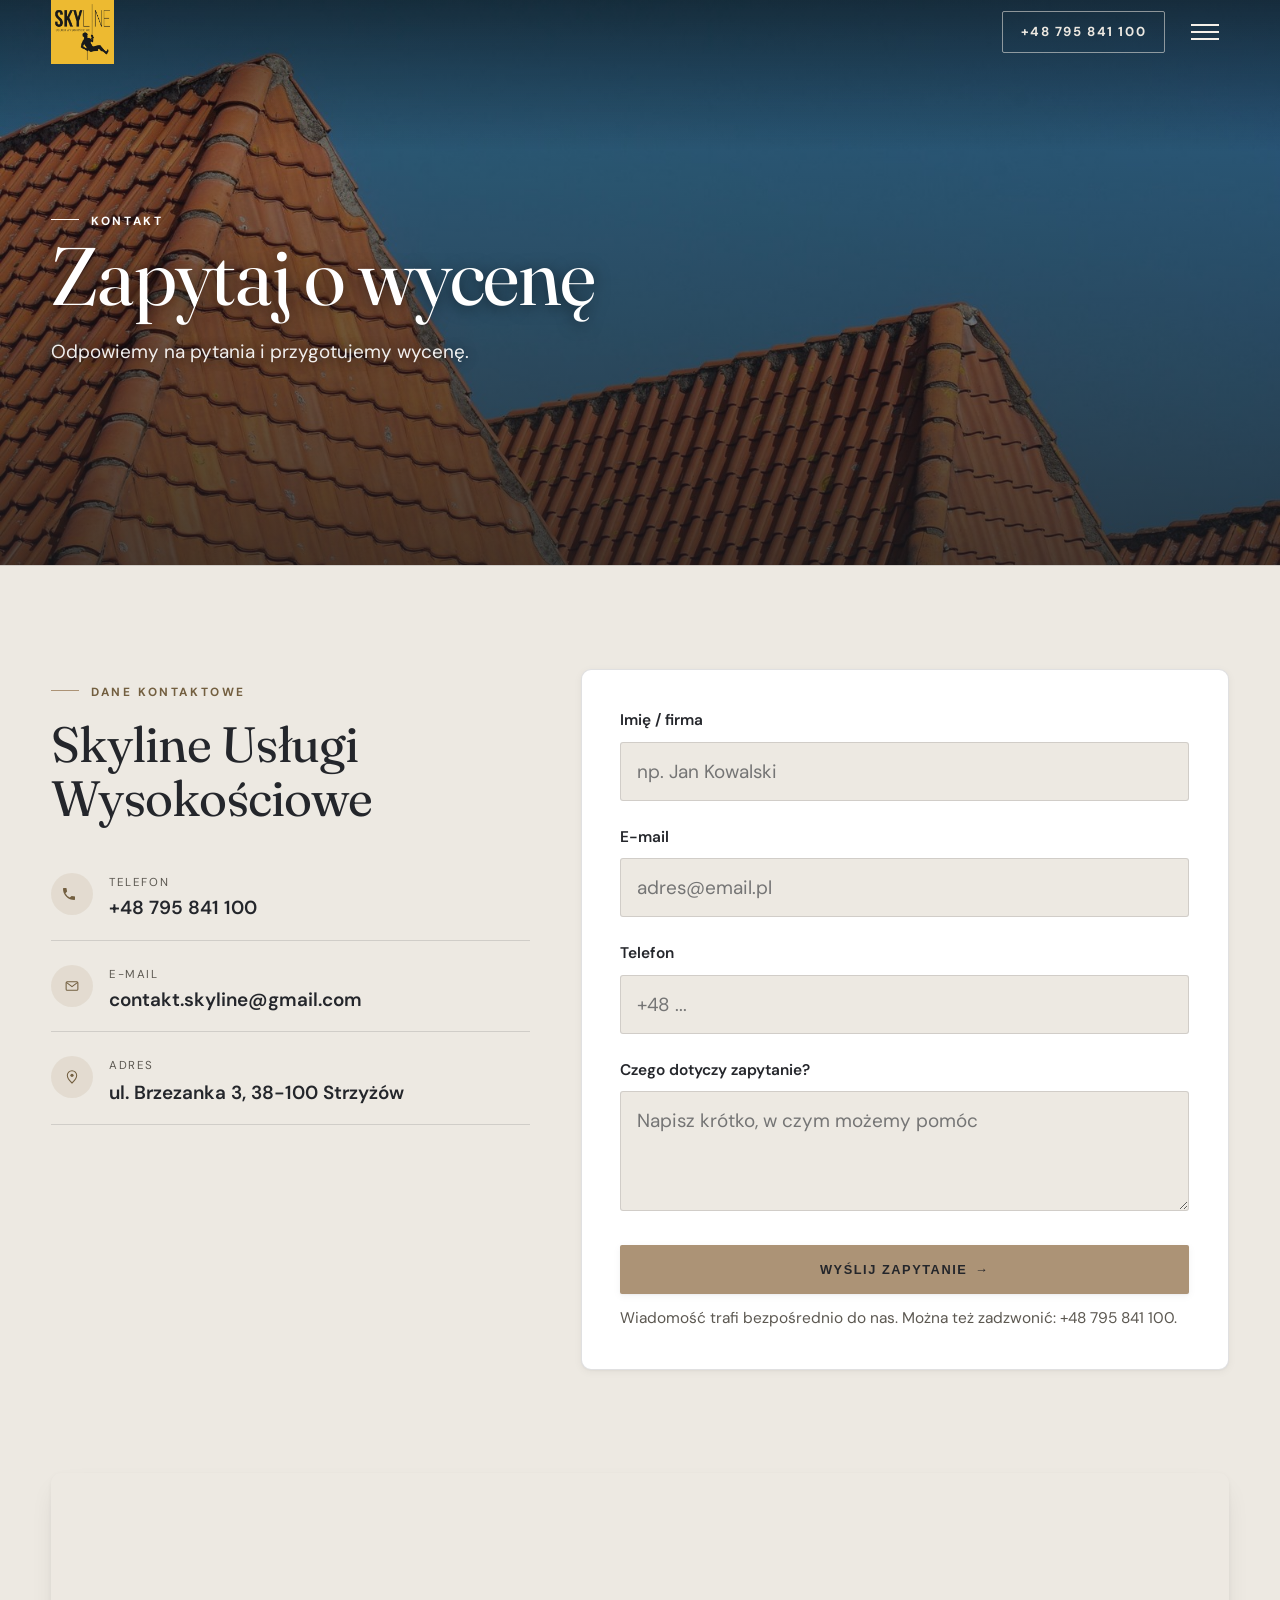
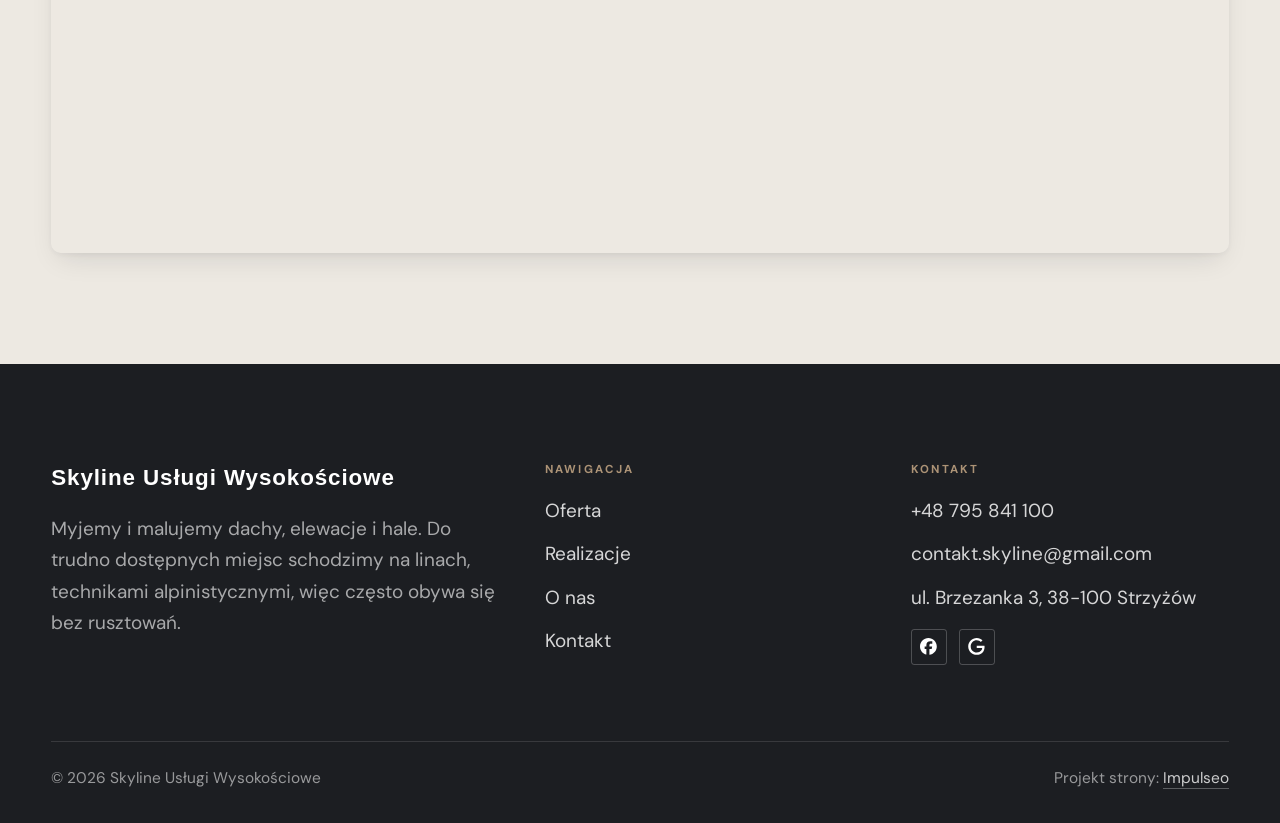
==== commit e16cb63c: "[claude-edit][cmt:e51a362b-438f-47cc-bf25-c18bba3f3e32] Przeróbka wyglądu wg klindworthroofing.com: " ====
--- a/kontakt.html
+++ b/kontakt.html
@@ -19,8 +19,8 @@
 <meta name="twitter:card" content="summary_large_image">
 <link rel="preconnect" href="https://fonts.googleapis.com">
 <link rel="preconnect" href="https://fonts.gstatic.com" crossorigin>
-<link href="https://fonts.googleapis.com/css2?family=Space+Grotesk:wght@500;600;700&family=DM+Sans:opsz,wght@9..40,400;9..40,500;9..40,600&display=swap" rel="stylesheet">
-<link rel="stylesheet" href="assets/styles.css?v=0ee963e9">
+<link href="https://fonts.googleapis.com/css2?family=Fraunces:opsz,wght@9..144,300;9..144,400;9..144,500&family=DM+Sans:opsz,wght@9..40,400;9..40,500;9..40,600&display=swap" rel="stylesheet">
+<link rel="stylesheet" href="assets/styles.css?v=20261110">
 </head>
 <body>
 
@@ -34,7 +34,7 @@
       <a href="kontakt.html" class="active" aria-current="page">Kontakt</a>
       <a href="tel:+48795841100" class="btn btn-accent">Zadzwoń +48 795 841 100</a>
     </nav>
-    <button class="nav-toggle" aria-label="Menu"><span></span><span></span><span></span></button>
+    <a class="nav-phone" href="tel:+48795841100">+48 795 841 100</a> <button class="nav-toggle" aria-label="Menu"><span></span><span></span><span></span></button>
   </div>
 </header>
 
@@ -111,9 +111,9 @@
     </div>
   </div>
 </footer>
-<div class="sticky-call"><a class="sc-call" href="tel:+48795841100"><svg class="ico-tel" width="16" height="16" viewBox="0 0 24 24" fill="none" aria-hidden="true"><path d="M6.6 10.8a15.5 15.5 0 0 0 6.6 6.6l2.2-2.2a1 1 0 0 1 1-.24 11.4 11.4 0 0 0 3.6.58 1 1 0 0 1 1 1V20a1 1 0 0 1-1 1A17 17 0 0 1 3 4a1 1 0 0 1 1-1h3.5a1 1 0 0 1 1 1c0 1.25.2 2.46.58 3.6a1 1 0 0 1-.25 1l-2.23 2.2Z" fill="currentColor"/></svg> Zadzwoń</a><a class="sc-quote" href="kontakt.html">Zobacz realizacje</a></div>
+<div class="sticky-call"><a class="sc-call" href="tel:+48795841100"><svg class="ico-tel" width="16" height="16" viewBox="0 0 24 24" fill="none" aria-hidden="true"><path d="M6.6 10.8a15.5 15.5 0 0 0 6.6 6.6l2.2-2.2a1 1 0 0 1 1-.24 11.4 11.4 0 0 0 3.6.58 1 1 0 0 1 1 1V20a1 1 0 0 1-1 1A17 17 0 0 1 3 4a1 1 0 0 1 1-1h3.5a1 1 0 0 1 1 1c0 1.25.2 2.46.58 3.6a1 1 0 0 1-.25 1l-2.23 2.2Z" fill="currentColor"/></svg> Zadzwoń</a><a class="sc-quote" href="kontakt.html">Wycena</a></div>
 <div class="demo-wazne" data-do="2026-11-16" data-cykl="3" hidden><svg class="dw-ico" width="13" height="13" viewBox="0 0 24 24" fill="none" aria-hidden="true"><circle cx="12" cy="12" r="8.6" stroke="currentColor" stroke-width="1.8"/><path d="M12 7.2V12l3.3 2" stroke="currentColor" stroke-width="1.8" stroke-linecap="round"/></svg><span class="dw-txt"></span></div>
 
-<script src="assets/main.js"></script>
+<script src="assets/main.js?v=20261110"></script>
 </body>
 </html>
--- a/assets/styles.css
+++ b/assets/styles.css
@@ -1847,3 +1847,96 @@
 
 /* === szary tekst dociągnięty do czytelności (WCAG 4.5 na wszystkich tłach) === */
 :root{--muted:#6B665A;}
+
+/* === MOTYW WZOROWANY NA klindworthroofing.com (10.11.2026): grafit + piaskowy + krem, szeryf w nagłówkach, menu pełnoekranowe === */
+:root{
+  --paper:#EDE9E2;--paper-2:#E4DFD5;--paper-3:#DAD3C6;
+  --ink:#24262B;--ink-soft:#43464D;--muted:#5C5851;
+  --line:rgba(36,38,43,.14);
+  --accent:#AC9376;--accent-d:#735F40;--accent-soft:rgba(172,147,118,.16);
+  --dark:#24262B;
+  --font-serif:'Fraunces','Georgia',serif;
+}
+h1,h2,h3,.fu-name,.gateway .g-ttl,.brand .name{font-family:var(--font-serif);font-weight:400;letter-spacing:-.01em}
+h1,h2{letter-spacing:-.015em}
+.btn-accent,.nav .nav-links a.btn-accent,.btn-accent[data-accent-d],.cta-d .btn-accent{color:#24262B}
+.btn-accent:hover{background:#bda88c;color:#24262B}
+.btn{border-radius:2px;text-transform:uppercase;letter-spacing:.12em;font-weight:700;font-size:.8rem}
+.btn-ghost{border-color:rgba(36,38,43,.35)}
+.btn-ghost:hover{border-color:var(--accent-d);color:var(--accent-d)}
+.eyebrow{text-transform:uppercase;letter-spacing:.22em;font-size:.74rem;font-weight:700;color:var(--accent-d)}
+.fach-promise{background:var(--dark);border-bottom:0}
+.fp-row li{color:#EDE9E2;font-family:var(--font-body);font-weight:600;letter-spacing:.16em;font-size:.74rem}
+.fp-row li:not(:last-child)::after{background:var(--accent)}
+
+/* HERO: duży napis kapitalikami, linia, krótki opis */
+.hero-fach::after{background:linear-gradient(180deg,rgba(36,38,43,.55) 0%,rgba(36,38,43,.62) 55%,rgba(36,38,43,.9) 100%)}
+.hf-panel{text-align:center}
+.hf-inner{max-width:60rem;margin-inline:auto}
+.hf-kicker{justify-content:center;color:#EDE9E2;font-family:var(--font-body)}
+.hf-kicker::before{display:none}
+.hf-title{font-family:var(--font-serif);font-weight:400;text-transform:uppercase;letter-spacing:.02em;line-height:1.05}
+.hf-title em{color:var(--accent);font-style:normal}
+.hf-title::after{content:"";display:block;width:84px;height:1px;background:var(--accent);margin:1.2rem auto 0}
+.hf-lead{margin-inline:auto;text-align:center;max-width:40rem}
+.hf-phone{margin-inline:auto;align-items:center}
+.hf-actions{justify-content:center}
+.hf-phone-num{font-family:var(--font-body)}
+
+/* „Co robimy": duże karty */
+.gateway{aspect-ratio:4/5;border-radius:2px}
+.gateway::after{background:linear-gradient(180deg,rgba(36,38,43,0) 35%,rgba(36,38,43,.85))}
+.gateway .g-ttl{font-size:clamp(1.5rem,1.2rem + 1vw,2rem);padding:var(--space-6)}
+.gateway .g-ttl small{color:#EDE9E2;letter-spacing:.2em;text-transform:uppercase;font-size:.7rem;font-weight:700;opacity:1;color:var(--accent)}
+.kw-intro{max-width:46rem;margin:0 0 var(--space-7)}
+.kw-intro p{color:var(--ink-soft);font-size:var(--text-lg);line-height:1.6}
+
+/* Usługi jako trzy karty */
+.fach-uslugi .fu-list{display:grid;grid-template-columns:repeat(3,1fr);gap:var(--space-5);margin-top:var(--space-7)}
+.fach-uslugi .fu-row{display:flex;flex-direction:column;align-items:flex-start;gap:var(--space-3);background:var(--paper-2);border:0;border-top:2px solid var(--accent);padding:var(--space-6);border-radius:0}
+.fach-uslugi .fu-row:last-child{border-bottom:0}
+.fach-uslugi .fu-row::before{display:none}
+.fach-uslugi .fu-name{font-size:1.5rem;line-height:1.2}
+.fach-uslugi .fu-desc{flex:1}
+.fach-uslugi .fu-cta{color:var(--accent-d);text-transform:uppercase;letter-spacing:.14em;font-size:.74rem}
+@media(max-width:1000px){.fach-uslugi .fu-list{grid-template-columns:repeat(2,1fr)}}
+@media(max-width:640px){.fach-uslugi .fu-list{grid-template-columns:1fr}}
+
+/* CTA i stopka grafitowe */
+.cta{background:var(--dark);text-align:center}
+.cta .wrap>div:first-child{max-width:44rem;margin-inline:auto}
+.cta h2{color:#EDE9E2;text-transform:uppercase;letter-spacing:.04em}
+.cta .eyebrow{justify-content:center;color:var(--accent)}
+.cta p{color:rgba(237,233,226,.8)}
+.cta .cta-actions{justify-content:center}
+.btn-light{background:var(--accent);color:#24262B}
+footer{background:#1c1e22}
+.foot-col h4{color:var(--accent);text-transform:uppercase;letter-spacing:.2em;font-size:.72rem}
+
+/* NAWIGACJA: telefon + hamburger, menu pełnoekranowe na każdej szerokości */
+.nav .nav-inner{display:flex;align-items:center;justify-content:space-between;gap:1rem}
+.nav .nav-phone{margin-left:auto;font-weight:700;font-size:.82rem;letter-spacing:.12em;color:#EDE9E2;border:1px solid rgba(237,233,226,.55);padding:.55rem 1.1rem;border-radius:2px;white-space:nowrap;position:relative;z-index:130;transition:background .3s,color .3s,border-color .3s}
+.nav .nav-phone:hover{background:var(--accent);border-color:var(--accent);color:#24262B}
+.nav.nav-solid .nav-phone{color:var(--ink);border-color:rgba(36,38,43,.4)}
+.nav.nav-solid{backdrop-filter:none;background:rgba(237,233,226,.97)}
+.nav .nav-toggle{display:flex;position:relative;z-index:130;padding:10px}
+.nav .nav-toggle span{width:28px;height:2px;transition:transform .35s,opacity .25s,background .3s}
+html.menu-open .nav .nav-toggle span{background:#EDE9E2}
+html.menu-open .nav .nav-toggle span:nth-child(1){transform:translateY(7px) rotate(45deg)}
+html.menu-open .nav .nav-toggle span:nth-child(2){opacity:0}
+html.menu-open .nav .nav-toggle span:nth-child(3){transform:translateY(-7px) rotate(-45deg)}
+html.menu-open .nav .nav-phone{color:#EDE9E2;border-color:rgba(237,233,226,.55)}
+html.menu-open .nav .brand-logo{position:relative;z-index:130}
+html.menu-open,html.menu-open body{overflow:hidden}
+html.menu-open .nav{transform:none!important;background:transparent}
+.nav .nav-links,.nav .nav-links:not(.open){position:fixed;inset:0;height:100vh;height:100dvh;width:100%;z-index:120;background:#24262B;
+  display:flex;flex-direction:column;justify-content:center;align-items:flex-start;gap:.2rem;padding:6rem clamp(1.5rem,9vw,9rem) 3rem;
+  transform:none;opacity:0;visibility:hidden;pointer-events:none;border:0;box-shadow:none;transition:opacity .4s ease,visibility .4s}
+.nav .nav-links.open{opacity:1;visibility:visible;pointer-events:auto}
+.nav .nav-links a:not(.btn-accent){font-family:var(--font-serif);font-weight:400;text-transform:none;letter-spacing:-.01em;font-size:clamp(2.4rem,1.6rem + 4vw,4.6rem);line-height:1.12;color:#EDE9E2;padding:.1em 0;border:0;position:static}
+.nav .nav-links a:not(.btn-accent):hover{color:var(--accent)}
+.nav .nav-links a:not(.btn-accent)::after{display:none}
+.nav .nav-links a.btn-accent{position:static;transform:none;--klocek-stoi:none;margin:2rem 0 0;background:var(--accent);border-color:var(--accent);color:#24262B;padding:.9rem 1.6rem;font-size:.82rem}
+.nav .nav-links{padding-right:clamp(1.5rem,9vw,9rem)}
+@media(max-width:680px){.nav .nav-phone{font-size:.74rem;padding:.5rem .8rem}.nav .nav-links a.btn-accent{width:auto}}
+@media(max-width:380px){.nav .nav-phone{display:none}}
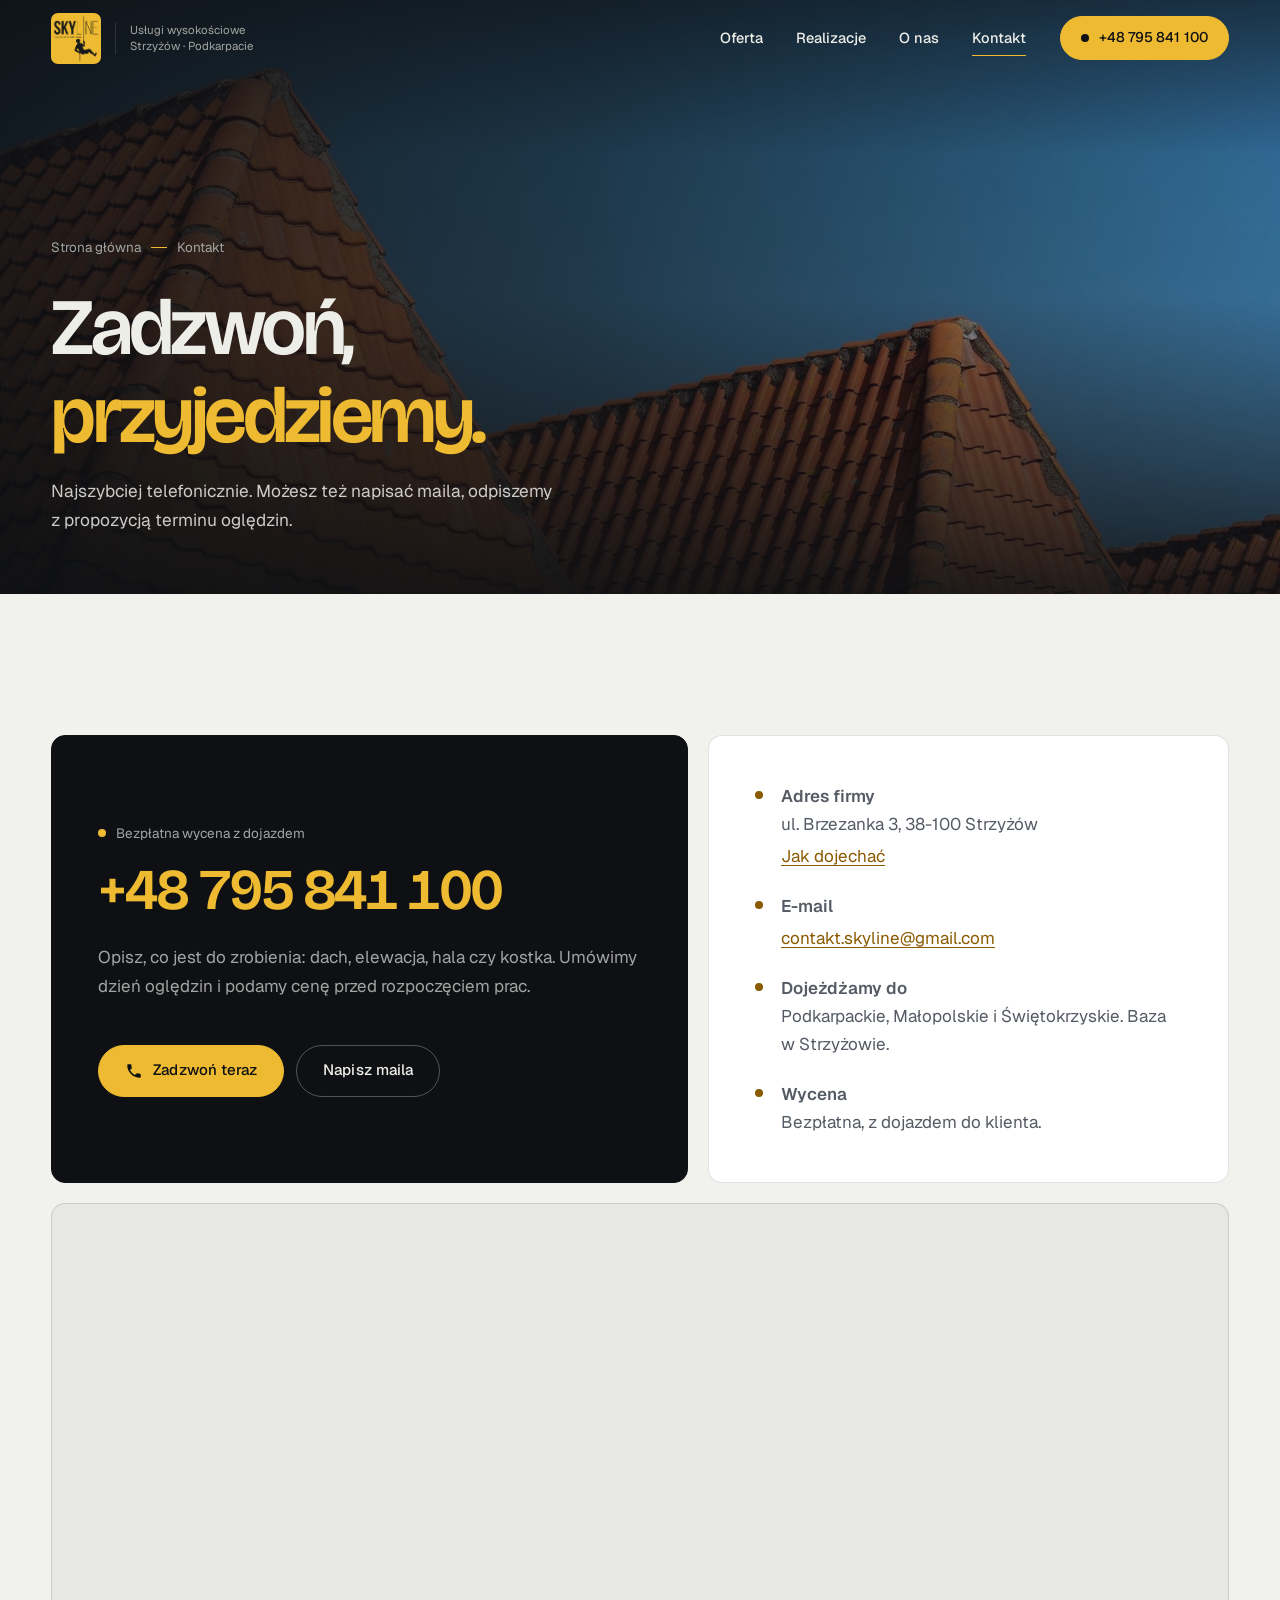
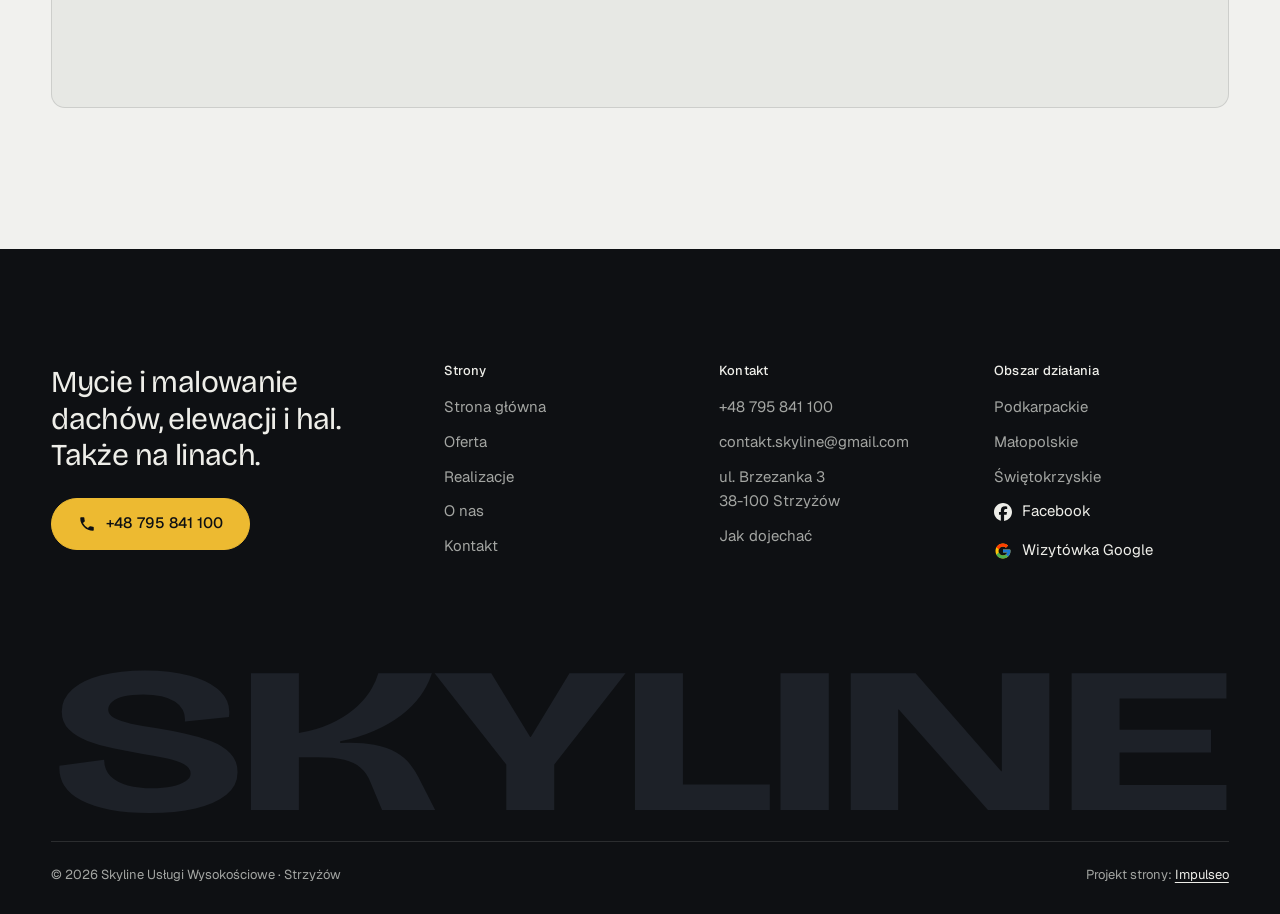
==== commit 74070f66: "[claude-edit][cmt:3edef84f-37f2-4d0d-a7b4-40b911d663d1] Demo w układzie dema ElMac: grafit + żółty z" ====
--- a/kontakt.html
+++ b/kontakt.html
@@ -3,117 +3,135 @@
 <head>
 <meta charset="UTF-8">
 <meta name="viewport" content="width=device-width, initial-scale=1.0">
-<title>Kontakt - Skyline Usługi Wysokościowe</title>
-<meta name="description" content="Kontakt Skyline Usługi Wysokościowe - ul. Brzezanka 3, 38-100 Strzyżów">
-<link rel="canonical" href="https://kris20032.github.io/skyline-uslugi-wysokosciowe/kontakt.html">
+<title>Kontakt - Skyline Usługi Wysokościowe, Strzyżów</title>
+<meta name="description" content="Telefon: +48 795 841 100, e-mail: contakt.skyline@gmail.com. Skyline Usługi Wysokościowe, ul. Brzezanka 3, 38-100 Strzyżów. Bezpłatna wycena z dojazdem.">
+<link rel="canonical" href="https://impulseo-pl.github.io/skyline-uslugi-wysokosciowe/kontakt.html">
 <meta name="robots" content="noindex, nofollow">
+<meta name="theme-color" content="#0E1013">
 <meta property="og:type" content="website">
 <meta property="og:locale" content="pl_PL">
 <meta property="og:site_name" content="Skyline Usługi Wysokościowe">
-<meta property="og:title" content="Kontakt - Skyline Usługi Wysokościowe">
-<meta property="og:description" content="Kontakt Skyline Usługi Wysokościowe - ul. Brzezanka 3, 38-100 Strzyżów">
-<meta property="og:url" content="https://kris20032.github.io/skyline-uslugi-wysokosciowe/kontakt.html">
-<meta property="og:image" content="https://kris20032.github.io/skyline-uslugi-wysokosciowe/img/og.jpg">
+<meta property="og:title" content="Kontakt - Skyline Usługi Wysokościowe, Strzyżów">
+<meta property="og:description" content="Telefon: +48 795 841 100, e-mail: contakt.skyline@gmail.com. Skyline Usługi Wysokościowe, ul. Brzezanka 3, 38-100 Strzyżów. Bezpłatna wycena z dojazdem.">
+<meta property="og:url" content="https://impulseo-pl.github.io/skyline-uslugi-wysokosciowe/kontakt.html">
+<meta property="og:image" content="https://impulseo-pl.github.io/skyline-uslugi-wysokosciowe/img/og.jpg">
 <meta property="og:image:width" content="1200">
 <meta property="og:image:height" content="630">
 <meta name="twitter:card" content="summary_large_image">
+<script>(function(){var d=document.documentElement;d.classList.add('js');try{if(!window.matchMedia('(prefers-reduced-motion: reduce)').matches)d.classList.add('anim');}catch(e){}setTimeout(function(){if(!d.classList.contains('anim-ok'))d.classList.remove('anim');},3500);})();</script>
+<link rel="preload" as="image" href="img/ph3.jpg" fetchpriority="high">
 <link rel="preconnect" href="https://fonts.googleapis.com">
 <link rel="preconnect" href="https://fonts.gstatic.com" crossorigin>
-<link href="https://fonts.googleapis.com/css2?family=Fraunces:opsz,wght@9..144,300;9..144,400;9..144,500&family=DM+Sans:opsz,wght@9..40,400;9..40,500;9..40,600&display=swap" rel="stylesheet">
-<link rel="stylesheet" href="assets/styles.css?v=20261110">
+<link href="https://fonts.googleapis.com/css2?family=Bricolage+Grotesque:opsz,wght@12..96,400..700&family=Geist:wght@400..600&display=swap" rel="stylesheet">
+<link rel="stylesheet" href="assets/styles.css?v=20261112">
+<script src="assets/lenis.min.js?v=1.1.20" defer></script>
+<script src="assets/main.js?v=20261112" defer></script>
 </head>
 <body>
-
-<header class="nav">
-  <div class="wrap nav-inner">
-    <a class="brand brand-has-logo" href="index.html"><img class="brand-logo" src="img/logo.png" alt="Skyline Usługi Wysokościowe" width="461" height="468" decoding="async"></a>
-    <nav class="nav-links">
-      <a href="oferta.html">Oferta</a>
-      <a href="realizacje.html">Realizacje</a>
-      <a href="o-nas.html">O nas</a>
-      <a href="kontakt.html" class="active" aria-current="page">Kontakt</a>
-      <a href="tel:+48795841100" class="btn btn-accent">Zadzwoń +48 795 841 100</a>
-    </nav>
-    <a class="nav-phone" href="tel:+48795841100">+48 795 841 100</a> <button class="nav-toggle" aria-label="Menu"><span></span><span></span><span></span></button>
-  </div>
+<a class="skip" href="#tresc">Przejdź do treści</a>
+<header class="site-head">
+<div class="head-in">
+  <a class="brand" href="index.html" aria-label="Skyline - strona główna">
+    <span class="znak"><img class="wm brand-logo nav-logo" src="img/logo.png" alt="Skyline Usługi Wysokościowe" width="461" height="468" decoding="async"></span>
+    <span class="brand-sub">Usługi wysokościowe<br>Strzyżów · Podkarpacie</span>
+  </a>
+  <nav class="nav-links" aria-label="Menu główne">
+    <a class="nl" href="oferta.html">Oferta</a><a class="nl" href="realizacje.html">Realizacje</a><a class="nl" href="o-nas.html">O&nbsp;nas</a><a class="nl" href="kontakt.html" aria-current="page">Kontakt</a>
+    <a class="btn btn-accent nav-cta" href="tel:+48795841100"><span class="live" aria-hidden="true"></span>+48 795 841 100</a>
+  </nav>
+  <button class="burger" type="button" aria-label="Otwórz menu" aria-expanded="false" aria-controls="mnav"><span></span><span></span></button>
+</div>
 </header>
 
-<main>
+<div class="mnav" id="mnav">
+  <div class="mnav-in">
+    <a class="ml" href="index.html">Strona główna</a><a class="ml" href="oferta.html">Oferta</a><a class="ml" href="realizacje.html">Realizacje</a><a class="ml" href="o-nas.html">O&nbsp;nas</a><a class="ml" href="kontakt.html" aria-current="page">Kontakt</a>
+    <div class="mnav-foot">
+      <span>Wycena bezpłatna, z&nbsp;dojazdem do klienta</span>
+      <a class="btn btn-accent" href="tel:+48795841100"><svg class="ico" width="16" height="16" viewBox="0 0 24 24" fill="none" aria-hidden="true"><path d="M6.6 10.8a15.5 15.5 0 0 0 6.6 6.6l2.2-2.2a1 1 0 0 1 1-.24 11.4 11.4 0 0 0 3.6.58 1 1 0 0 1 1 1V20a1 1 0 0 1-1 1A17 17 0 0 1 3 4a1 1 0 0 1 1-1h3.5a1 1 0 0 1 1 1c0 1.25.2 2.46.58 3.6a1 1 0 0 1-.25 1l-2.23 2.2Z" fill="currentColor"/></svg>+48 795 841 100</a>
+    </div>
+  </div>
+</div>
+<main id="tresc">
+
 <section class="pagehead">
-  <img src="img/ph3.jpg" alt="Skyline Usługi Wysokościowe - Zapytaj o wycenę">
-  <div class="wrap">
-    <span class="eyebrow">Kontakt</span>
-    <h1>Zapytaj o wycenę</h1>
-    <p>Odpowiemy na pytania i przygotujemy wycenę.</p>
+  <div class="pagehead-media"><img src="img/ph3.jpg" alt="Dach z dachówki ceramicznej na tle nieba" width="1600" height="1066" decoding="async" fetchpriority="high"></div>
+  <div class="ph-in">
+    <p class="crumb up" style="--d:0"><a href="index.html">Strona główna</a><span class="sl" aria-hidden="true"></span>Kontakt</p>
+    <h1><span class="ln"><span class="ln-i" style="--k:0">Zadzwoń,</span></span><span class="ln"><span class="ln-i" style="--k:1"><em>przyjedziemy.</em></span></span></h1>
+    <p class="ph-lead up" style="--d:300">Najszybciej telefonicznie. Możesz też napisać maila, odpiszemy z&nbsp;propozycją terminu oględzin.</p>
   </div>
 </section>
-<section>
-  <div class="wrap contact-grid">
-    <div class="reveal">
-      <span class="eyebrow">Dane kontaktowe</span>
-      <h2 style="margin:var(--space-4) 0 var(--space-6)">Skyline Usługi Wysokościowe</h2>
-      <div class="info-list">
-        <div class="info-row"><div class="ic"><svg class="ico-tel" width="16" height="16" viewBox="0 0 24 24" fill="none" aria-hidden="true"><path d="M6.6 10.8a15.5 15.5 0 0 0 6.6 6.6l2.2-2.2a1 1 0 0 1 1-.24 11.4 11.4 0 0 0 3.6.58 1 1 0 0 1 1 1V20a1 1 0 0 1-1 1A17 17 0 0 1 3 4a1 1 0 0 1 1-1h3.5a1 1 0 0 1 1 1c0 1.25.2 2.46.58 3.6a1 1 0 0 1-.25 1l-2.23 2.2Z" fill="currentColor"/></svg></div><div><div class="lbl">Telefon</div><a class="val" href="tel:+48795841100">+48 795 841 100</a></div></div>
-        <div class="info-row"><div class="ic"><svg class="ico-mail" width="16" height="16" viewBox="0 0 24 24" fill="none" aria-hidden="true"><rect x="3.2" y="5.5" width="17.6" height="13" rx="1.6" stroke="currentColor" stroke-width="1.6"/><path d="M4 7l8 6 8-6" stroke="currentColor" stroke-width="1.6" stroke-linecap="round" stroke-linejoin="round"/></svg></div><div><div class="lbl">E-mail</div><a class="val" href="mailto:contakt.skyline@gmail.com">contakt.skyline@gmail.com</a></div></div>
-        <div class="info-row"><div class="ic"><svg class="ico-pin" width="16" height="16" viewBox="0 0 24 24" fill="none" aria-hidden="true"><path d="M12 21s7-6.1 7-11.5A7 7 0 0 0 5 9.5C5 14.9 12 21 12 21Z" stroke="currentColor" stroke-width="1.6" fill="none"/><circle cx="12" cy="9.5" r="2.4" fill="currentColor"/></svg></div><div><div class="lbl">Adres</div><div class="val">ul. Brzezanka 3, 38-100 Strzyżów</div></div></div>
+
+<section class="sec">
+  <div class="wrap">
+    <div class="k-grid">
+      <div class="k-card dark rv">
+        <span class="lbl"><span class="live" aria-hidden="true"></span>Bezpłatna wycena z&nbsp;dojazdem</span>
+        <a class="k-phone" href="tel:+48795841100">+48 795 841 100</a>
+        <p>Opisz, co jest do zrobienia: dach, elewacja, hala czy kostka. Umówimy dzień oględzin i&nbsp;podamy cenę przed rozpoczęciem prac.</p>
+        <div class="cta-row" style="margin-top:28px">
+          <a class="btn btn-accent" href="tel:+48795841100"><svg class="ico" width="16" height="16" viewBox="0 0 24 24" fill="none" aria-hidden="true"><path d="M6.6 10.8a15.5 15.5 0 0 0 6.6 6.6l2.2-2.2a1 1 0 0 1 1-.24 11.4 11.4 0 0 0 3.6.58 1 1 0 0 1 1 1V20a1 1 0 0 1-1 1A17 17 0 0 1 3 4a1 1 0 0 1 1-1h3.5a1 1 0 0 1 1 1c0 1.25.2 2.46.58 3.6a1 1 0 0 1-.25 1l-2.23 2.2Z" fill="currentColor"/></svg>Zadzwoń teraz</a>
+          <a class="btn btn-ghost" href="mailto:contakt.skyline@gmail.com">Napisz maila</a>
+        </div>
+      </div>
+      <div class="k-card rv" style="--d:120">
+        <ul class="k-list">
+          <li><span><b>Adres firmy</b>ul. Brzezanka 3, 38-100 Strzyżów<br><a class="u" href="https://www.google.com/maps/place/Skyline+Us%C5%82ugi+Wysoko%C5%9Bciowe/@49.847009,21.772388,727m/data=!3m2!1e3!4b1!4m6!3m5!1s0x473c53cff86c2f2f:0x6c15652f310e83a6!8m2!3d49.847009!4d21.772388" target="_blank" rel="noopener">Jak dojechać</a></span></li>
+          <li><span><b>E-mail</b><a class="u" href="mailto:contakt.skyline@gmail.com">contakt.skyline@gmail.com</a></span></li>
+          <li><span><b>Dojeżdżamy do</b>Podkarpackie, Małopolskie i&nbsp;Świętokrzyskie. Baza w&nbsp;Strzyżowie.</span></li>
+          <li><span><b>Wycena</b>Bezpłatna, z&nbsp;dojazdem do klienta.</span></li>
+        </ul>
       </div>
     </div>
-    <div class="reveal">
-      <form class="form" action="https://formsubmit.co/contakt.skyline@gmail.com" method="POST">
-        <input type="hidden" name="_subject" value="Zapytanie ze strony Skyline Usługi Wysokościowe">
-        <input type="hidden" name="_captcha" value="false">
-        <input type="hidden" name="_template" value="table">
-        <div class="fld"><label for="name">Imię / firma</label><input id="name" name="name" type="text" placeholder="np. Jan Kowalski" required></div>
-        <div class="fld"><label for="email">E-mail</label><input id="email" name="email" type="email" placeholder="adres@email.pl" required></div>
-        <div class="fld"><label for="phone">Telefon</label><input id="phone" name="phone" type="tel" placeholder="+48 ..."></div>
-        <div class="fld"><label for="msg">Czego dotyczy zapytanie?</label><textarea id="msg" name="message" placeholder="Napisz krótko, w czym możemy pomóc" required></textarea></div>
-        <button type="submit" class="btn btn-accent" style="width:100%;justify-content:center">Wyślij zapytanie <span class="arr">→</span></button>
-        <p class="note">Wiadomość trafi bezpośrednio do nas. Można też zadzwonić: +48 795 841 100.</p>
-      </form>
+    <div class="map map-lg rv">
+      <iframe title="Mapa dojazdu - Skyline Usługi Wysokościowe, Strzyżów" src="https://maps.google.com/maps?q=49.847009,21.772388&amp;z=11&amp;output=embed" loading="lazy" referrerpolicy="no-referrer-when-downgrade"></iframe>
     </div>
   </div>
 </section>
-<section style="padding-top:0">
-  <div class="wrap reveal">
-    <iframe class="map" title="Skyline Usługi Wysokościowe - Strzyżów" src="https://maps.google.com/maps?q=49.847009%2C21.772388&z=15&output=embed" loading="lazy" referrerpolicy="no-referrer-when-downgrade"></iframe>
-  </div>
-</section>
 </main>
-
-<footer>
+<footer class="site-foot">
   <div class="wrap">
-    <div class="foot-grid">
-      <div class="foot-brand">
-        <div class="name">Skyline Usługi Wysokościowe</div>
-        <p>Myjemy i malujemy dachy, elewacje i hale. Do trudno dostępnych miejsc schodzimy na linach, technikami alpinistycznymi, więc często obywa się bez rusztowań.</p>
+    <div class="foot-top">
+      <div>
+        <p class="foot-claim">Mycie i&nbsp;malowanie dachów, elewacji i&nbsp;hal. Także na linach.</p>
+        <a class="btn btn-accent" href="tel:+48795841100"><svg class="ico" width="16" height="16" viewBox="0 0 24 24" fill="none" aria-hidden="true"><path d="M6.6 10.8a15.5 15.5 0 0 0 6.6 6.6l2.2-2.2a1 1 0 0 1 1-.24 11.4 11.4 0 0 0 3.6.58 1 1 0 0 1 1 1V20a1 1 0 0 1-1 1A17 17 0 0 1 3 4a1 1 0 0 1 1-1h3.5a1 1 0 0 1 1 1c0 1.25.2 2.46.58 3.6a1 1 0 0 1-.25 1l-2.23 2.2Z" fill="currentColor"/></svg>+48 795 841 100</a>
       </div>
-      <div class="foot-col">
-        <h4>Nawigacja</h4>
-        <a href="oferta.html">Oferta</a>
-        <a href="realizacje.html">Realizacje</a>
-        <a href="o-nas.html">O nas</a>
-        <a href="kontakt.html">Kontakt</a>
+      <div>
+        <h4>Strony</h4>
+        <ul><li><a href="index.html">Strona główna</a></li><li><a href="oferta.html">Oferta</a></li><li><a href="realizacje.html">Realizacje</a></li><li><a href="o-nas.html">O&nbsp;nas</a></li><li><a href="kontakt.html">Kontakt</a></li></ul>
       </div>
-      <div class="foot-col">
+      <div>
         <h4>Kontakt</h4>
-        <a href="tel:+48795841100">+48 795 841 100</a>
-        <a href="mailto:contakt.skyline@gmail.com">contakt.skyline@gmail.com</a>
-        <p>ul. Brzezanka 3, 38-100 Strzyżów</p>
-      <div class="foot-soc">
-        <a class="soc" href="https://www.facebook.com/skyline.uslugi.wysokosciowe/" target="_blank" rel="noopener" aria-label="Facebook - Skyline Usługi Wysokościowe"><svg viewBox="0 0 24 24" aria-hidden="true" focusable="false"><path d="M9.101 23.691v-7.98H6.627v-3.667h2.474v-1.58c0-4.085 1.848-5.978 5.858-5.978.401 0 .955.042 1.468.103a8.68 8.68 0 0 1 1.141.195v3.325a8.623 8.623 0 0 0-.653-.036 26.805 26.805 0 0 0-.733-.009c-.707 0-1.259.096-1.675.309a1.686 1.686 0 0 0-.679.622c-.258.42-.374.995-.374 1.752v1.297h3.919l-.386 2.103-.287 1.564h-3.246v8.245C19.396 23.238 24 18.179 24 12.044c0-6.627-5.373-12-12-12s-12 5.373-12 12c0 5.628 3.874 10.35 9.101 11.647Z" fill="currentColor"/></svg></a>
-        <a class="soc" href="https://www.google.com/maps/place/Skyline+Us%C5%82ugi+Wysoko%C5%9Bciowe/@49.847009,21.772388,727m/data=!3m2!1e3!4b1!4m6!3m5!1s0x473c53cff86c2f2f:0x6c15652f310e83a6!8m2!3d49.847009!4d21.772388" target="_blank" rel="noopener" aria-label="Google - Skyline Usługi Wysokościowe"><svg viewBox="0 0 24 24" aria-hidden="true" focusable="false"><path d="M12.48 10.92v3.28h7.84c-.24 1.84-.853 3.187-1.787 4.133-1.147 1.147-2.933 2.4-6.053 2.4-4.827 0-8.6-3.893-8.6-8.72s3.773-8.72 8.6-8.72c2.6 0 4.507 1.027 5.907 2.347l2.307-2.307C18.747 1.44 16.133 0 12.48 0 5.867 0 .307 5.387.307 12s5.56 12 12.173 12c3.573 0 6.267-1.173 8.373-3.36 2.16-2.16 2.84-5.213 2.84-7.667 0-.76-.053-1.467-.173-2.053H12.48z" fill="currentColor"/></svg></a>
+        <ul>
+          <li><a href="tel:+48795841100">+48 795 841 100</a></li>
+          <li><a href="mailto:contakt.skyline@gmail.com">contakt.skyline@gmail.com</a></li>
+          <li>ul. Brzezanka 3<br>38-100 Strzyżów</li>
+          <li><a href="https://www.google.com/maps/place/Skyline+Us%C5%82ugi+Wysoko%C5%9Bciowe/@49.847009,21.772388,727m/data=!3m2!1e3!4b1!4m6!3m5!1s0x473c53cff86c2f2f:0x6c15652f310e83a6!8m2!3d49.847009!4d21.772388" target="_blank" rel="noopener">Jak dojechać</a></li>
+        </ul>
       </div>
+      <div>
+        <h4>Obszar działania</h4>
+        <ul>
+          <li>Podkarpackie</li>
+          <li>Małopolskie</li>
+          <li>Świętokrzyskie</li>
+          <li><a class="soc" href="https://www.facebook.com/skyline.uslugi.wysokosciowe/" target="_blank" rel="noopener" aria-label="Skyline Usługi Wysokościowe na Facebooku"><svg viewBox="0 0 24 24" aria-hidden="true" focusable="false"><path d="M9.101 23.691v-7.98H6.627v-3.667h2.474v-1.58c0-4.085 1.848-5.978 5.858-5.978.401 0 .955.042 1.468.103a8.68 8.68 0 0 1 1.141.195v3.325a8.623 8.623 0 0 0-.653-.036 26.805 26.805 0 0 0-.733-.009c-.707 0-1.259.096-1.675.309a1.686 1.686 0 0 0-.679.622c-.258.42-.374.995-.374 1.752v1.297h3.919l-.386 2.103-.287 1.564h-3.246v8.245C19.396 23.238 24 18.179 24 12.044c0-6.627-5.373-12-12-12s-12 5.373-12 12c0 5.628 3.874 10.35 9.101 11.647Z" fill="currentColor"/></svg>Facebook</a></li>
+          <li><a class="soc" href="https://www.google.com/maps/place/Skyline+Us%C5%82ugi+Wysoko%C5%9Bciowe/@49.847009,21.772388,727m/data=!3m2!1e3!4b1!4m6!3m5!1s0x473c53cff86c2f2f:0x6c15652f310e83a6!8m2!3d49.847009!4d21.772388" target="_blank" rel="noopener" aria-label="Wizytówka Skyline w Google"><svg class="g-logo" viewBox="0 0 48 48" aria-hidden="true"><path fill="#FFC107" d="M43.6 20.5H42V20H24v8h11.3C33.7 32.7 29.2 36 24 36c-6.6 0-12-5.4-12-12s5.4-12 12-12c3.1 0 5.8 1.2 7.9 3.1l5.7-5.7C34 6.1 29.3 4 24 4 12.9 4 4 12.9 4 24s8.9 20 20 20 20-8.9 20-20c0-1.3-.1-2.4-.4-3.5z"/><path fill="#FF3D00" d="m6.3 14.7 6.6 4.8C14.7 15.1 19 12 24 12c3.1 0 5.8 1.2 7.9 3.1l5.7-5.7C34 6.1 29.3 4 24 4 16.3 4 9.7 8.3 6.3 14.7z"/><path fill="#4CAF50" d="M24 44c5.2 0 9.9-2 13.4-5.2l-6.2-5.2A11.9 11.9 0 0 1 24 36c-5.2 0-9.6-3.3-11.3-7.9l-6.5 5C9.5 39.6 16.2 44 24 44z"/><path fill="#1976D2" d="M43.6 20.5H42V20H24v8h11.3a12 12 0 0 1-4.1 5.6l6.2 5.2C37 39.2 44 34 44 24c0-1.3-.1-2.4-.4-3.5z"/></svg>Wizytówka Google</a></li>
+        </ul>
       </div>
     </div>
-    <div class="foot-bot">
-      <span>© 2026 Skyline Usługi Wysokościowe</span>
+    <div class="foot-mark" aria-hidden="true"><svg viewBox="0 0 1000 136" aria-hidden="true" focusable="false"><text x="0" y="130" textLength="1000" lengthAdjust="spacingAndGlyphs">SKYLINE</text></svg></div>
+    <div class="foot-bottom">
+      <span>© 2026 Skyline Usługi Wysokościowe · Strzyżów</span>
       <span>Projekt strony: <a class="foot-credit" href="https://impulseo.pl" target="_blank" rel="noopener">Impulseo</a></span>
     </div>
   </div>
 </footer>
-<div class="sticky-call"><a class="sc-call" href="tel:+48795841100"><svg class="ico-tel" width="16" height="16" viewBox="0 0 24 24" fill="none" aria-hidden="true"><path d="M6.6 10.8a15.5 15.5 0 0 0 6.6 6.6l2.2-2.2a1 1 0 0 1 1-.24 11.4 11.4 0 0 0 3.6.58 1 1 0 0 1 1 1V20a1 1 0 0 1-1 1A17 17 0 0 1 3 4a1 1 0 0 1 1-1h3.5a1 1 0 0 1 1 1c0 1.25.2 2.46.58 3.6a1 1 0 0 1-.25 1l-2.23 2.2Z" fill="currentColor"/></svg> Zadzwoń</a><a class="sc-quote" href="kontakt.html">Wycena</a></div>
+<div class="sticky-call">
+  <a class="btn btn-accent" href="tel:+48795841100"><svg class="ico" width="16" height="16" viewBox="0 0 24 24" fill="none" aria-hidden="true"><path d="M6.6 10.8a15.5 15.5 0 0 0 6.6 6.6l2.2-2.2a1 1 0 0 1 1-.24 11.4 11.4 0 0 0 3.6.58 1 1 0 0 1 1 1V20a1 1 0 0 1-1 1A17 17 0 0 1 3 4a1 1 0 0 1 1-1h3.5a1 1 0 0 1 1 1c0 1.25.2 2.46.58 3.6a1 1 0 0 1-.25 1l-2.23 2.2Z" fill="currentColor"/></svg>Zadzwoń</a>
+  <a class="btn btn-ghost" href="kontakt.html">Kontakt</a>
+</div>
 <div class="demo-wazne" data-do="2026-11-16" data-cykl="3" hidden><svg class="dw-ico" width="13" height="13" viewBox="0 0 24 24" fill="none" aria-hidden="true"><circle cx="12" cy="12" r="8.6" stroke="currentColor" stroke-width="1.8"/><path d="M12 7.2V12l3.3 2" stroke="currentColor" stroke-width="1.8" stroke-linecap="round"/></svg><span class="dw-txt"></span></div>
-
-<script src="assets/main.js?v=20261110"></script>
 </body>
 </html>
--- a/assets/styles.css
+++ b/assets/styles.css
@@ -1,1942 +1,512 @@
-/* ============================================================
-   STOLBASZ — premium, architektoniczny B2B fit-out
-   Jasna paleta, zero brązu. System wg premium-web-craft.
-   Projekt strony: Impulseo (impulseo.pl)
-   ============================================================ */
-
+/* Skyline Usługi Wysokościowe. Projekt strony: Impulseo, 11.2026.
+   Paleta: grafit + żółty z logo Skyline. Krój: Bricolage Grotesque + Geist. */
 :root{
-  /* PALETA — jasna, architektoniczna, chłodna */
-  --paper:#F4F6F8;          /* główne tło */
-  --paper-2:#E7EBEF;        /* sekcje alternatywne (chłodny jasny szary) */
-  --paper-3:#E7EBEF;        /* delikatne wypełnienia */
-  --ink:#15212E;            /* tekst główny — chłodny grafit */
-  --ink-soft:#243443;       /* nagłówki drugorzędne */
-  --muted:#6B7785;          /* tekst poboczny */
-  --line:rgba(21,33,46,.12);/* hairline */
-  --accent:#E8A317;         /* stonowany petrol-slate — jedyny akcent */
-  --accent-d:#C9870C;
-  --accent-soft:rgba(232,163,23,.10);
-  --dark:#15212E;           /* sekcje ciemne (stopka/CTA) */
-
-  /* HOVER ZDJĘĆ — JEDEN standard dla całego silnika (decyzja K. 04.08.2026, artefakt z wariantami).
-     AKTUALNE (K.+Szymon 09.08.2026, wybór z artefaktu 6 wariantów): zoom 1.05 przy 1.4s -
-     przy tak długim czasie mocniejszy kadr NIE skacze, tylko „oddycha". Poprzedni standard
-     (1.02 / .55s z 04.08) odbierany jako dynamiczny i szybki.
-     Spoczynek lekko przygaszony, ale TYLKO tam, gdzie jest mysz (@media hover:hover) —
-     na telefonie zdjęcia zostają w pełnej jasności. */
-  --img-zoom:1.05;                   /* K.+Szymon 09.08: wariant F z artefaktu porównawczego */
-  --img-rest:brightness(.95) saturate(.99);
-  --img-hot:brightness(1.06) saturate(1.05);
-  --img-dur:1.4s;                    /* K.+Szymon 09.08 (wariant F): powoli = elegancko */
-  --img-ease:cubic-bezier(.16,.84,.44,1);  /* miękki ogon, efekt „oddychania" */
-
-  /* ODSTĘPY — skala 4/8 */
-  --space-1:4px; --space-2:8px; --space-3:12px; --space-4:16px; --space-5:24px;
-  --space-6:32px; --space-7:48px; --space-8:64px; --space-9:96px; --space-10:128px;
-
-  /* TYPOGRAFIA — fluid clamp() (skala podbita 16.07.2026: większe, czytelniejsze litery — uwaga Adama) */
-  --text-sm:clamp(.9rem,.87rem + .12vw,1rem);
-  --text-base:clamp(1.08rem,1.04rem + .18vw,1.2rem);
-  --text-lg:clamp(1.24rem,1.15rem + .34vw,1.44rem);
-  --text-h3:clamp(1.34rem,1.22rem + .55vw,1.66rem);
-  --text-h2:clamp(2.1rem,1.66rem + 2.1vw,3.1rem);
-  --text-h1:clamp(2.9rem,2.1rem + 4vw,5.1rem);
-
-  /* PROMIENIE — architektoniczne, raczej ostre */
-  --r-sm:3px; --r-md:6px; --r-lg:10px;
-
-  /* RUCH */
-  --ease:cubic-bezier(.25,.46,.45,.94); --dur:.24s;
-
-  /* CIENIE — miękkie, warstwowe */
-  --sh-sm:0 1px 2px rgba(16,24,32,.04), 0 2px 8px rgba(16,24,32,.05);
-  --sh-md:0 2px 6px rgba(16,24,32,.05), 0 12px 28px -8px rgba(16,24,32,.12);
-  --sh-lg:0 6px 14px rgba(16,24,32,.07), 0 26px 56px -18px rgba(16,24,32,.22);
-
-  --hairline:1px solid var(--line);
-
-  --font-display:'Space Grotesk','Inter',sans-serif;
-  --font-body:'DM Sans','Inter',sans-serif;
-}
-
-*{box-sizing:border-box;margin:0;padding:0}
-html{scroll-behavior:smooth}
-body{
-  font-family:var(--font-body);
-  font-size:var(--text-base);
-  line-height:1.65;
-  color:var(--ink);
-  background:var(--paper);
-  -webkit-font-smoothing:antialiased;
-  text-rendering:optimizeLegibility;
-}
-img{max-width:100%;height:auto;display:block}  /* height:auto = width/height z atrybutów trzyma proporcje (TOP#12) */
+  --ink:#0E1013;--ink-2:#15181D;--ink-3:#1D2128;--ink-line:rgba(238,238,233,.13);
+  --paper:#F1F1EE;--paper-2:#E7E8E4;--line:rgba(18,20,24,.12);
+  --text:#121418;--muted:#555B64;
+  --on-dark:#EEEEE9;--on-dark-2:#A3A5A2;
+  --accent:#EDBA31;--accent-d:#8A5A00;--accent-soft:rgba(237,186,49,.24);
+  --paper-3:#FFFFFF;
+  --f-display:"Bricolage Grotesque","Geist",system-ui,sans-serif;
+  --f-body:"Geist",system-ui,-apple-system,"Segoe UI",sans-serif;
+  --expo:cubic-bezier(.16,1,.3,1);--ease:cubic-bezier(.16,.84,.44,1);--in:cubic-bezier(.7,0,.84,0);
+  --wrap:min(1320px, 100% - clamp(40px, 8vw, 128px));
+  --nav-h:76px;
+  --img-zoom:1.05;--img-dur:1.4s;--img-rest:brightness(1);--img-hot:brightness(1.08);
+}
+*,*::before,*::after{box-sizing:border-box}
+html{-webkit-text-size-adjust:100%;background:var(--ink)}
+html.lenis,html.lenis body{height:auto}
+.lenis.lenis-smooth [data-lenis-prevent]{overscroll-behavior:contain}
+.lenis.lenis-stopped{overflow:clip}
+.lenis.lenis-smooth iframe{pointer-events:none}
+body{margin:0;font-family:var(--f-body);font-size:17px;line-height:1.65;color:var(--text);background:var(--paper);-webkit-font-smoothing:antialiased;-moz-osx-font-smoothing:grayscale;overflow-x:clip}
+img{display:block;max-width:100%;height:auto}
 a{color:inherit;text-decoration:none}
-
-.wrap{width:min(92%,1180px);margin-inline:auto}
-section{padding-block:clamp(52px,6.5vw,96px)}
-
-h1,h2,h3{font-family:var(--font-display);font-weight:700;line-height:1.08;letter-spacing:-.02em;color:var(--ink)}
-h1{font-size:var(--text-h1);letter-spacing:-.035em}
-h2{font-size:var(--text-h2);letter-spacing:-.025em}
-h3{font-size:var(--text-h3)}
-/* MIARA — długość wiersza. WCAG 2.2 SC 1.4.8: max 80 znaków; Butterick: 45–90.
-   68ch daje realnie 72–78 znaków polskiego tekstu, czyli z zapasem pod granicą.
-   Wcześniej limit miał TYLKO <p> — <li>, <blockquote> i <dd> nie miały żadnego,
-   i to jedyny powód, dla którego 23 bloki na dwóch oddanych stronach jadą po
-   83–106 znaków w wierszu (pomiar 07.08.2026, bramka `miara`).
-   ⚠️ Listy i definicje ograniczamy TYLKO bez klasy: `ul`/`ol` z klasą to u nas
-   układ (siatki kafli, menu), a nie tekst ciągły — tam miarę wyznacza układ. */
-/* 60ch, nie 68ch (K. 10.08): po zmianie fontów na węższe kroje (DM Sans i spółka)
-   w 68ch mieściło się ~90 znaków - bramka pikselowa słusznie zgłaszała przekroczenie
-   granicy 80. Pomiar na żywej przeglądarce: 60ch = 90 znaków, 53ch = ~78 znaków, czyli normę WCAG 1.4.8. */
-:root{ --miara:53ch }
-p{max-width:min(100%,var(--miara))}
-blockquote,
-ul:not([class])>li, ol:not([class])>li,
-dl:not([class])>dd{max-width:min(100%,var(--miara))}
-
-/* ⚠️ Świadomie BEZ wyjątku `.tile p,.card p,.svc p{max-width:none}`, choć nasuwa się sam:
-   te akapity BYŁY już ograniczone (stare `p{max-width:65ch}`), więc „wyjątek" nie odblokowałby
-   niczego nowego — tylko ROZLUŹNIŁ stan sprzed zmiany na wszystkich demach naraz.
-   `figcaption` żadna z reguł wyżej nie dotyczy, więc też nie potrzebuje zwolnienia. */
-
-/* ŁAMANIE. `balance` wyrównuje długości wierszy w nagłówku, `pretty` pilnuje ostatniego
-   wiersza akapitu, żeby nie został w nim jeden wyraz. Obsługiwane od Chrome 117 /
-   Safari 17.5; starsze przeglądarki po prostu ignorują tę własność.
-   `text-wrap:pretty` nie występowało dotąd ANI RAZ w silniku ani w repo klientów. */
-h1,h2,h3,.lead,.lede{text-wrap:balance}
-p,li,blockquote,dd{text-wrap:pretty}
-
-.eyebrow{
-  font-family:var(--font-body);
-  font-size:var(--text-sm);
-  font-weight:600;
-  letter-spacing:.18em;
-  text-transform:uppercase;
-  color:var(--accent);
-  display:inline-flex;align-items:center;gap:var(--space-3);
-}
-/* flex:none + margin-top = kreska trzyma się PIERWSZEJ linii. Wcześniej align-items:center
-   centrowało ją względem całego bloku i przy zawinięciu (długi kicker typu
-   „…WNĘTRZ · LESZNO · OD 2019") druga linia lądowała z brzydkim wcięciem. */
-.eyebrow{align-items:flex-start}
-.eyebrow>*,.eyebrow{text-wrap:balance}   /* dlugi kicker lamal sie na sierote typu samo „2019" w drugiej linii */
-.eyebrow::before{content:"";width:28px;height:1px;background:var(--accent);display:inline-block;flex:none;margin-top:.62em}
-
-.muted{color:var(--muted)}
-.lead{font-size:var(--text-lg);line-height:1.55;color:var(--ink-soft);max-width:50ch}
-
-/* ---------- BUTTONS ---------- */
-.btn{
-  display:inline-flex;align-items:center;gap:var(--space-2);
-  font-weight:600;font-size:var(--text-sm);letter-spacing:.02em;
-  padding:var(--space-4) var(--space-6);
-  border-radius:var(--r-sm);
-  transition:transform var(--dur) var(--ease),box-shadow var(--dur) var(--ease),background var(--dur) var(--ease);
-  cursor:pointer;border:1px solid transparent;
-}
-.btn-accent{background:var(--accent);color:#fff;box-shadow:var(--sh-sm)}
-.btn-accent:hover{background:var(--accent-d);transform:translateY(-2px);box-shadow:var(--sh-md)}
-.btn-accent:active{transform:translateY(0);box-shadow:var(--sh-sm)}
-.btn-ghost{background:transparent;color:var(--ink);border-color:var(--line)}
-.btn-ghost:hover{border-color:var(--accent);color:var(--accent);transform:translateY(-2px)}
-.btn-light{background:#fff;color:var(--ink);box-shadow:var(--sh-sm)}
-.btn-light:hover{transform:translateY(-2px);box-shadow:var(--sh-md)}
-.btn .arr{transition:transform var(--dur) var(--ease)}
-.btn:hover .arr{transform:translateX(4px)}
-
-/* ---------- NAV ---------- */
-.nav{
-  position:sticky;top:0;z-index:50;
-  background:color-mix(in srgb,var(--paper) 88%,transparent);
-  backdrop-filter:saturate(140%) blur(10px);
-  border-bottom:var(--hairline);
-}
-.nav-inner{display:flex;align-items:center;justify-content:space-between;gap:var(--space-5);height:72px}
-/* ANTY-NACHODZENIE (K. 05.08.2026): długa nazwa firmy + przycisk z pełnym numerem nie mieściły się w pasku
-   i flex ściskał linki PONIŻEJ ich treści - "Kontakt" wchodził na ramkę "Zadzwoń +48 ...". Teraz ustępuje
-   nazwa marki (skrót wielokropkiem), a menu i przycisk nigdy się nie kurczą ani nie zachodzą na siebie. */
-.brand{display:flex;flex-direction:column;line-height:1;min-width:0;flex:0 1 auto}
-.brand .name{font-family:var(--font-display);font-weight:800;font-size:1.35rem;letter-spacing:.04em;white-space:nowrap;overflow:hidden;text-overflow:ellipsis}
-.brand .sub{font-size:.62rem;letter-spacing:.34em;text-transform:uppercase;color:var(--muted);margin-top:5px;white-space:nowrap;overflow:hidden;text-overflow:ellipsis}
-.nav-links{display:flex;align-items:center;gap:var(--space-6);flex:0 0 auto}
-.nav-links a{font-size:var(--text-sm);font-weight:500;color:var(--ink-soft);position:relative;padding-block:4px;white-space:nowrap;transition:color var(--dur) var(--ease)}
-.nav-links a::after{content:"";position:absolute;left:0;bottom:0;width:0;height:1.5px;background:var(--accent);transition:width var(--dur) var(--ease)}
-.nav-links a:hover,.nav-links a.active{color:var(--ink)}
-.nav-links a:hover::after,.nav-links a.active::after{width:100%}
-.nav-links .btn{padding:var(--space-2) var(--space-5)}
-/* przyciski w nav: właściwy kolor (przebij .nav-links a) + bez podkreślenia */
-.nav-links a.btn-accent{color:#fff}
-.nav-links a.btn-ghost,.nav-links a.btn-light{color:var(--ink)}
-/* CTA w pasku: NIE podkreślenie spod linków menu, ale ten sam przelatujący błysk,
-   co na wszystkich innych przyciskach (zgłoszenie K. 13.08.2026 - „na hero jest efekt
-   światła przechodzącego przez przycisk, na navbarze go nie ma, a mają być identyczne").
-   Reguła `.nav-links a::after` jest silniejsza od `.btn::after`, więc trzeba jej
-   geometrię wyzerować i wpisać połysk z nazwy - samo `display:none` gasiło efekt. */
-.nav-links a.btn::after{
-  display:block;content:"";position:absolute;inset:0;z-index:-1;pointer-events:none;
-  width:auto;height:auto;border-radius:inherit;   /* kasuje geometrię podkreślenia (width:0;height:1.5px) */
-  background:linear-gradient(100deg,transparent 32%,rgba(255,255,255,.20) 50%,transparent 68%);
-  translate:-120% 0}
-@media (prefers-reduced-motion:no-preference){
-  .nav-links a.btn:hover::after{translate:120% 0;transition:translate .75s var(--mt-ease,cubic-bezier(.16,.84,.44,1))}
-}
-.nav-toggle{display:none;background:none;border:none;cursor:pointer;flex-direction:column;gap:5px;padding:8px}
-.nav-toggle span{width:24px;height:2px;background:var(--ink);transition:var(--dur)}
-/* Ciasny zakres MIĘDZY menu mobilnym a pełnym pulpitem: zbijamy odstępy i nazwę marki,
-   żeby wszystko zmieściło się naturalnie, zanim w ogóle dojdzie do skracania wielokropkiem. */
-@media(max-width:1280px) and (min-width:921px){
-  .nav-links{gap:var(--space-4)}
-  .nav-links .btn{padding:var(--space-2) var(--space-4)}
-  .brand .name{font-size:1.15rem}
-}
-
-/* ---------- HERO (split) ---------- */
-.hero{position:relative;overflow:hidden;border-bottom:var(--hairline)}
-.hero-grid{display:grid;grid-template-columns:1.05fr .95fr;gap:clamp(24px,4vw,60px);align-items:center;
-  padding-block:clamp(36px,4.5vw,64px)}
-.hero-copy .eyebrow{margin-bottom:var(--space-5)}
-.hero-copy h1{margin-bottom:var(--space-5)}
-.hero-copy .lead{margin-bottom:var(--space-7)}
-.hero-actions{display:flex;flex-wrap:wrap;gap:var(--space-4)}
-.hero-art{position:relative;aspect-ratio:4/3;border-radius:var(--r-lg);overflow:hidden;box-shadow:var(--sh-lg)}
-.hero-art img{width:100%;height:100%;object-fit:cover}
-.hero-art::after{content:"";position:absolute;inset:0;background:linear-gradient(180deg,transparent 55%,rgba(18,24,28,.28))}
-.hero-badge{position:absolute;left:var(--space-5);bottom:var(--space-5);z-index:2;
-  background:rgba(252,252,251,.94);backdrop-filter:blur(4px);
-  border-radius:var(--r-md);padding:var(--space-4) var(--space-5);box-shadow:var(--sh-md);max-width:78%}
-.hero-badge strong{display:block;font-family:var(--font-display);font-size:1rem;letter-spacing:-.01em}
-.hero-badge span{font-size:var(--text-sm);color:var(--muted)}
-
-/* ---------- HERO duży / kinowy (strona główna) ---------- */
-.hero-cine{position:relative;min-height:clamp(560px,82vh,840px);min-height:clamp(560px,82svh,840px);display:flex;align-items:center;overflow:hidden;border-bottom:var(--hairline)}
-.hero-cine>img{position:absolute;inset:0;width:100%;height:100%;object-fit:cover;z-index:0}
-.hero-cine::after{content:"";position:absolute;inset:0;z-index:1;
-  background:linear-gradient(95deg,rgba(13,18,23,.86) 0%,rgba(13,18,23,.64) 32%,rgba(13,18,23,.24) 62%,rgba(13,18,23,.04) 100%)}
-.hero-cine .wrap{position:relative;z-index:2;padding-block:var(--space-8)}
-.hero-cine .hero-copy{max-width:660px}
-.hero-cine .eyebrow{color:#fff;margin-bottom:var(--space-5)}
-.hero-cine .eyebrow::before{background:#fff}
-.hero-cine h1{color:#fff;margin-bottom:var(--space-5);font-size:clamp(2.9rem,2rem + 4.4vw,5.2rem);text-wrap:balance}
-.hero-cine .lead{color:rgba(255,255,255,.92);max-width:48ch;margin-bottom:var(--space-7)}
-.hero-cine .hero-actions{display:flex;flex-wrap:wrap;gap:var(--space-4)}
-/* NISKIE OKNO (laptop z dokiem i paskami przeglądarki ma ~700-780 px wysokości widoku):
-   H1 do 5.2rem + długi lead nie mieściły się i przyciski wypadały POD krawędź ekranu -
-   klient widział stronę bez ani jednego CTA. Skalujemy w dół, zamiast przycinać treść. */
-@media(min-width:821px) and (max-height:820px){
-  .hero-cine{min-height:clamp(520px,94svh,780px)}
-  .hero-cine .wrap{padding-block:var(--space-6)}
-  .hero-cine h1{font-size:clamp(2.2rem,1.5rem + 2.6vw,3.6rem);margin-bottom:var(--space-4)}
-  .hero-cine .eyebrow{margin-bottom:var(--space-4)}
-  .hero-cine .lead{margin-bottom:var(--space-5);max-width:44ch}
-}
-@media(max-width:680px){
-  .hero-cine{min-height:clamp(520px,76vh,640px);min-height:clamp(520px,76svh,640px);align-items:flex-end}
-  .hero-cine::after{background:linear-gradient(0deg,rgba(13,18,23,.9) 6%,rgba(13,18,23,.45) 55%,rgba(13,18,23,.25) 100%)}
-  .hero-cine .wrap{padding-bottom:var(--space-9)}
-  /* TELEFON (~90% oglądających): lead potrafił zająć 8 linii i zepchnąć CTA poza pierwszy ekran.
-     Zwężamy interlinię i skalę - treści nie ucinamy, bo to ona sprzedaje. */
-  .hero-cine .lead{font-size:.98rem;line-height:1.5;margin-bottom:var(--space-5)}
-  .hero-cine .eyebrow{font-size:.72rem;letter-spacing:.13em;margin-bottom:var(--space-4)}
-  .hero-cine .eyebrow::before{width:20px}
-  .hero-cine h1{margin-bottom:var(--space-4)}
-}
-
-/* full-bleed hero variant (podstrony) */
-.pagehead{position:relative;min-height:46vh;min-height:46svh;display:flex;align-items:flex-end;overflow:hidden;border-bottom:var(--hairline)}
-.pagehead img{position:absolute;inset:0;width:100%;height:100%;object-fit:cover}
-/* 10.08.2026 (decyzja K.): mocniejsze przyciemnienie + cień pod tekstem. Bramka mierzyła na
-   nagłówkach podstron 3,38-3,43:1 przy wymaganych 4,5 — jasne zdjęcie (hala, śnieg, niebo)
-   podchodziło pod biały tekst. Zdjęcia klientów są różne, więc kontrast musi dawać WARSTWA,
-   a nie szczęśliwy dobór kadru. */
-.pagehead::after{content:"";position:absolute;inset:0;background:linear-gradient(180deg,rgba(18,24,28,.40),rgba(18,24,28,.76))}
-.pagehead .wrap{position:relative;z-index:2;padding-block:var(--space-9);color:#fff}
-.pagehead h1{color:#fff;max-width:18ch;text-shadow:0 2px 16px rgba(0,0,0,.55)}
-.pagehead .eyebrow{color:#fff}
-.pagehead .eyebrow::before{background:#fff}
-.pagehead p{color:rgba(255,255,255,.92);margin-top:var(--space-4);max-width:54ch;text-shadow:0 1px 12px rgba(0,0,0,.5)}
-
-/* ---------- STRIP (pasek skrótów / liczby) ---------- */
-.strip{background:var(--dark);color:#fff}
-/* PASEK HASEŁ — standard 04.08.2026 (decyzja K.): 5 haseł w JEDNYM rzędzie, tekst WYŚRODKOWANY,
-   węższe marginesy boczne niż reszta strony (pasek ma iść szerzej), równe wysokości kolumn. */
-.strip .wrap{width:min(96%,1440px);display:grid;grid-template-columns:repeat(5,1fr);
-  gap:var(--space-5);padding-block:var(--space-7);align-items:stretch}
-.strip .item .k{font-family:var(--font-display);font-size:clamp(1.05rem,.82rem + .85vw,1.55rem);
-  font-weight:800;letter-spacing:-.02em;color:#fff;line-height:1.18;text-wrap:balance}
-.strip .item .v{font-size:var(--text-sm);color:rgba(255,255,255,.66);margin-top:var(--space-2);line-height:1.4}
-.strip .item{border-left:2px solid var(--accent);padding-inline:var(--space-4);
-  text-align:center;display:flex;flex-direction:column;justify-content:center}
-/* liczba kolumn = liczba haseł, żeby ostatnie nie zostawało samo w drugim rzędzie.
-   Klasę n-N nadaje multipage.py; domyślnie (bez klasy) pasek jest 5-kolumnowy. */
-.strip.n-2 .wrap{grid-template-columns:repeat(2,1fr)}
-.strip.n-3 .wrap{grid-template-columns:repeat(3,1fr)}
-.strip.n-4 .wrap{grid-template-columns:repeat(4,1fr);gap:var(--space-6)}
-.strip.n-4 .item .k{font-size:clamp(1.3rem,1rem + 1.1vw,2rem)}
-.strip.n-6 .wrap{grid-template-columns:repeat(6,1fr);gap:var(--space-4)}
-.strip.n-6 .item .k{font-size:clamp(.98rem,.8rem + .7vw,1.35rem)}
-/* równe łamanie: zamiast "długa linia + jedno słowo" obie linie zbliżonej długości */
-.strip .item .k{text-wrap:balance}
-
-/* ---------- SECTION HEAD ---------- */
-.head{max-width:48rem;margin-bottom:var(--space-8)}
-.head.center{margin-inline:auto;text-align:center}
-.head .eyebrow{margin-bottom:var(--space-4)}
-.head h2{margin-bottom:var(--space-4)}
-.head p{color:var(--muted);font-size:var(--text-lg);line-height:1.55}
-.head.center p{margin-inline:auto}
-
-/* ---------- INTRO SPLIT ---------- */
-.split{display:grid;grid-template-columns:.92fr 1.08fr;gap:clamp(28px,5vw,80px);align-items:center}
-.split.rev{grid-template-columns:1.08fr .92fr}
-.split.rev .split-art{order:-1}
-.split-art{position:relative;aspect-ratio:5/4;border-radius:var(--r-lg);overflow:hidden;box-shadow:var(--sh-lg)}
-.split-art img{width:100%;height:100%;object-fit:cover}
-.split-copy h2{margin-bottom:var(--space-5)}
-.split-copy p+p{margin-top:var(--space-4)}
-.split-copy .btn{margin-top:var(--space-6)}
-
-/* ---------- SERVICES (zakres) ---------- */
-.svc-grid{display:grid;grid-template-columns:repeat(auto-fit,minmax(280px,1fr));gap:var(--space-5)}
-.svc{background:#fff;border:var(--hairline);border-radius:var(--r-md);padding:var(--space-7) var(--space-6);
-  transition:transform var(--dur) var(--ease),box-shadow var(--dur) var(--ease),border-color var(--dur) var(--ease);
-  position:relative;overflow:hidden}
-.svc::before{content:"";position:absolute;left:0;top:0;width:3px;height:0;background:var(--accent);transition:height var(--dur) var(--ease)}
-.svc:hover{transform:translateY(-4px);box-shadow:var(--sh-md);border-color:transparent}
-.svc:hover::before{height:100%}
-.svc .ic{font-family:var(--font-display);font-size:.8rem;font-weight:700;letter-spacing:.12em;color:var(--accent);margin-bottom:var(--space-4)}
-.svc h3{margin-bottom:var(--space-3);font-size:1.22rem}
-.svc p{color:var(--muted);font-size:var(--text-base);line-height:1.6}
-
-/* big detailed service rows */
-.svc-row{display:grid;grid-template-columns:.8fr 1.2fr;gap:clamp(20px,4vw,60px);align-items:center;padding-block:var(--space-8)}
-.svc-row+.svc-row{border-top:var(--hairline)}
-.svc-row.rev{grid-template-columns:1.2fr .8fr}
-/* Naprzemienny układ wierszy oferty: co drugi wiersz ma zdjęcie po PRAWEJ.
-   Było `order:-1` — martwy kod, bo zdjęcie i tak jest pierwszym dzieckiem w HTML,
-   więc wszystkie wiersze wyglądały identycznie (zdjęcie zawsze z lewej), a `rev`
-   zmieniało tylko szerokość kolumn. Znalezione 29.07.2026 przy różnicowaniu kierunków
-   animacji (pomiar pozycji: art.mid 390/502 przy row.mid 756 — zawsze lewa strona). */
-.svc-row.rev .svc-row-art{order:2}
-.svc-row-art{aspect-ratio:4/3;border-radius:var(--r-md);overflow:hidden;box-shadow:var(--sh-md)}
-.svc-row-art img{width:100%;height:100%;object-fit:cover}
-.svc-row h3{font-size:1.5rem;margin-bottom:var(--space-4)}
-.svc-row .num{font-family:var(--font-display);font-size:.85rem;font-weight:700;letter-spacing:.14em;color:var(--accent);display:block;margin-bottom:var(--space-3)}
-.svc-row ul{list-style:none;margin-top:var(--space-4);display:flex;flex-direction:column;gap:var(--space-2)}
-.svc-row li{position:relative;padding-left:var(--space-5);color:var(--muted);font-size:var(--text-base)}
-.svc-row li::before{content:"";position:absolute;left:0;top:.62em;width:8px;height:1px;background:var(--accent)}
-
-/* ---------- GALLERY (realizacje) ---------- */
-.gallery{display:grid;grid-template-columns:repeat(12,1fr);gap:var(--space-4);grid-auto-rows:200px}
-/* GALERIA MASONRY — pionowe zdjęcia (portrety beauty/wellness) bez przycinania: kolumny, height auto */
-.gallery-masonry{column-count:3;column-gap:var(--space-4)}
-@media(max-width:900px){.gallery-masonry{column-count:2}}
-@media(max-width:560px){.gallery-masonry{column-count:1}}
-.gallery-masonry .m-tile{break-inside:avoid;margin:0 0 var(--space-4);padding:0;position:relative;overflow:hidden;border-radius:var(--r-md);border:1px solid var(--line)}
-.gallery-masonry .m-tile img{width:100%;height:auto;display:block}
-.gallery-masonry .m-tile .cap{position:absolute;left:0;right:0;bottom:0;padding:var(--space-4);color:#fff;background:linear-gradient(0deg,rgba(0,0,0,.55),transparent);font-size:var(--text-sm)}
-.gallery-masonry .m-tile .cap small{display:block;font-weight:400;opacity:.78;letter-spacing:.04em;text-transform:uppercase;font-size:.66rem;margin-top:3px}
-.tile{position:relative;overflow:hidden;border-radius:var(--r-md);box-shadow:var(--sh-sm);
-  transition:transform var(--dur) var(--ease),box-shadow var(--dur) var(--ease)}
-.tile img{width:100%;height:100%;object-fit:cover;
-  transition:transform var(--img-dur) var(--img-ease),filter var(--img-dur) var(--img-ease)}
-.tile:hover{box-shadow:var(--sh-md)}
-.tile .cap{position:absolute;left:0;right:0;bottom:0;padding:var(--space-5) var(--space-4) var(--space-4);
-  /* mocniejszy spad + cien pod tekstem: na JASNYCH zdjeciach klienta (biale fronty, sciany)
-     slaby gradient dawal kontrast ~1.5:1 zamiast wymaganych 3.6:1 (bramka wygladu, 10.08.2026) */
-  background:linear-gradient(transparent 10%,rgba(18,24,28,.55) 40%,rgba(18,24,28,.88) 68%,rgba(18,24,28,.99));color:#fff;
-  text-shadow:0 1px 2px rgba(0,0,0,.85),0 2px 10px rgba(0,0,0,.55);
-  font-size:var(--text-sm);font-weight:600;letter-spacing:.01em;
-  opacity:0;transform:translateY(8px);transition:var(--dur) var(--ease)}
-.tile:hover .cap{opacity:1;transform:translateY(0)}
-.tile .cap small{display:block;font-weight:400;opacity:.78;letter-spacing:.04em;text-transform:uppercase;font-size:.66rem;margin-top:3px}
-/* bento spans */
-.t-wide{grid-column:span 6}
-.t-tall{grid-column:span 6;grid-row:span 2}
-.t-std{grid-column:span 6}
-.t-third{grid-column:span 4}
-.t-two3{grid-column:span 8}
-
-/* ---------- TRUST / WIARYGODNOŚĆ ---------- */
-.trust{background:var(--paper-2)}
-.trust-grid{display:grid;grid-template-columns:repeat(auto-fit,minmax(240px,1fr));gap:var(--space-5);margin-top:var(--space-7)}
-.trust-card{background:#fff;border-radius:var(--r-md);padding:var(--space-7) var(--space-6);box-shadow:var(--sh-sm);border-top:3px solid var(--accent)}
-.trust-card .big{font-family:var(--font-display);font-size:clamp(1.8rem,1.3rem + 1.6vw,2.6rem);font-weight:800;letter-spacing:-.02em;color:var(--ink);line-height:1}
-.trust-card h3{font-size:1.12rem;margin:var(--space-3) 0 var(--space-2)}
-.trust-card p{color:var(--muted);font-size:var(--text-base);line-height:1.55}
-
-/* ---------- CTA band ---------- */
-.cta{background:var(--dark);color:#fff;position:relative;overflow:hidden}
-/* telefon w CTA: na ciemnym tle biały (domyślnie), rodziny z JASNYM tłem CTA
-   nadpisują to u siebie - wcześniej kolor siedział w stylu inline i wygrywał z rodziną. */
-.cta .btn-ghost-cta{color:#fff;border-color:rgba(255,255,255,.3)}
-.cta .wrap{display:grid;grid-template-columns:1.4fr .6fr;gap:var(--space-7);align-items:center;position:relative;z-index:2}
-.cta h2{color:#fff;max-width:20ch}
-.cta p{color:rgba(255,255,255,.74);margin-top:var(--space-4)}
-.cta-actions{display:flex;flex-direction:column;gap:var(--space-3);align-items:flex-start}
-.cta::before{content:"";position:absolute;right:-80px;top:-80px;width:360px;height:360px;border-radius:50%;
-  background:radial-gradient(circle,var(--accent-soft),transparent 70%)}
-
-/* ---------- CONTACT ---------- */
-.contact-grid{display:grid;grid-template-columns:.85fr 1.15fr;gap:clamp(28px,4vw,56px);align-items:start}
-.info-list{display:flex;flex-direction:column;gap:var(--space-2)}
-.info-row{display:flex;gap:var(--space-4);align-items:flex-start;padding-block:var(--space-4);border-bottom:var(--hairline)}
-.info-row .ic{flex:none;width:42px;height:42px;display:grid;place-items:center;border-radius:50%;
-  background:var(--accent-soft);color:var(--accent);font-size:1.05rem}
-.info-row .lbl{font-size:.72rem;letter-spacing:.14em;text-transform:uppercase;color:var(--muted)}
-.info-row .val{font-weight:600;font-size:var(--text-base);margin-top:2px}
-.info-row a.val:hover{color:var(--accent)}
-.map{border:none;border-radius:var(--r-lg);box-shadow:var(--sh-md);width:100%;height:100%;min-height:380px;filter:grayscale(.2) contrast(1.02)}
-.form{background:#fff;border:var(--hairline);border-radius:var(--r-lg);padding:clamp(24px,3vw,40px);box-shadow:var(--sh-sm)}
-.form .fld{margin-bottom:var(--space-5)}
-.form label{display:block;font-size:var(--text-sm);font-weight:600;margin-bottom:var(--space-2)}
-.form input,.form textarea{width:100%;font-family:inherit;font-size:var(--text-base);color:var(--ink);
-  padding:var(--space-4);border:var(--hairline);border-radius:var(--r-sm);background:var(--paper);transition:border-color var(--dur)}
-.form input:focus,.form textarea:focus{outline:none;border-color:var(--accent);background:#fff}
-.form textarea{resize:vertical;min-height:120px}
-.form .note{font-size:var(--text-sm);color:var(--muted);margin-top:var(--space-3)}
-
-/* ---------- FOOTER ---------- */
-footer{background:var(--dark);color:#fff;padding-block:var(--space-9) var(--space-6)}
-.foot-grid{display:grid;grid-template-columns:1.4fr 1fr 1fr;gap:var(--space-7);margin-bottom:var(--space-8)}
-.foot-brand .name{font-family:var(--font-display);font-weight:800;font-size:1.4rem;letter-spacing:.04em}
-.foot-brand p{color:rgba(255,255,255,.62);margin-top:var(--space-4);font-size:var(--text-base);max-width:38ch}
-.foot-col h4{font-size:.74rem;letter-spacing:.16em;text-transform:uppercase;color:rgba(255,255,255,.5);margin-bottom:var(--space-4)}
-.foot-col a,.foot-col p{display:block;color:rgba(255,255,255,.82);font-size:var(--text-base);margin-bottom:var(--space-3)}
-.foot-col a:hover{color:#fff}
-.foot-bot{border-top:1px solid rgba(255,255,255,.12);padding-top:var(--space-5);display:flex;justify-content:space-between;flex-wrap:wrap;gap:var(--space-3);
-  font-size:var(--text-sm);color:rgba(255,255,255,.55)}
-.foot-bot a:hover{color:#fff}
-/* Podpis w stopce = klikalny link do impulseo.pl (31.07.2026). Ma być WIDOCZNIE klikalny,
-   ale nie krzyczeć - stąd sam kolor jaśniejszy + delikatne podkreślenie na najeździe. */
-.foot-bot a.foot-credit{color:rgba(255,255,255,.78);text-decoration:none;border-bottom:1px solid rgba(255,255,255,.28)}
-.foot-bot a.foot-credit:hover{color:#fff;border-bottom-color:#fff}
-
-/* ---------- REVEAL ---------- */
-.reveal{opacity:0;transform:translateY(22px);transition:opacity .6s var(--ease),transform .6s var(--ease)}
-.reveal.in{opacity:1;transform:none}
-
-/* ---------- RESPONSIVE ---------- */
-@media(max-width:920px){
-  .hero-grid,.split,.split.rev,.svc-row,.svc-row.rev,.cta .wrap,.contact-grid,.foot-grid{grid-template-columns:1fr}
-  .split.rev .split-art,.svc-row.rev .svc-row-art{order:0}
-  .hero-art{aspect-ratio:16/10;max-height:420px}
-  .strip .wrap,.strip.n-2 .wrap,.strip.n-3 .wrap,.strip.n-4 .wrap,.strip.n-6 .wrap{grid-template-columns:repeat(2,1fr);gap:var(--space-6)}
-  .strip .item .k,.strip.n-6 .item .k{font-size:clamp(1.3rem,1.1rem + 1vw,2rem)}
-  .gallery{grid-auto-rows:180px}
-  .t-wide,.t-tall,.t-std,.t-third,.t-two3{grid-column:span 6}
-  .t-tall{grid-row:span 1}
-  .cta-actions{flex-direction:row;flex-wrap:wrap}
-  .foot-grid{gap:var(--space-6)}
-}
-@media(max-width:680px){
-  .nav-links{position:fixed;inset:72px 0 auto 0;background:var(--paper);flex-direction:column;align-items:stretch;
-    gap:0;padding:var(--space-4) 6%;border-bottom:var(--hairline);box-shadow:var(--sh-md);
-    transform:translateY(-120%);transition:transform var(--dur) var(--ease)}
-  .nav-links.open{transform:translateY(0)}
-  .nav-links a{padding-block:var(--space-4);border-bottom:var(--hairline)}
-  .nav-links .btn{margin-top:var(--space-3);justify-content:center}
-  .nav-toggle{display:flex}
-  .strip .wrap,.strip.n-2 .wrap,.strip.n-3 .wrap,.strip.n-4 .wrap,.strip.n-6 .wrap{grid-template-columns:1fr}
-  .gallery{grid-template-columns:repeat(6,1fr)}
-  .foot-grid{grid-template-columns:1fr}
-}
-@media(prefers-reduced-motion:reduce){
-  /* audyt 09.08 TOP#14: samo skrócenie duration przy animacji INFINITE = stroboskop
-     (pętla .01ms miga ekranem); iteration-count:1 gasi pętlę naprawdę. Pseudoelementy
-     też - tła hero (gastro/studio) animują ::before/img, blanket na * ich nie łapał. */
-  *,*::before,*::after{animation-duration:.01ms!important;animation-iteration-count:1!important;animation-delay:0s!important;transition:none!important}
-  .reveal{opacity:1!important;transform:none!important}
-  html{scroll-behavior:auto}
-}
-
-/* ============================================================
-   PREMIUM LAYER — destylat deep-researchu branż (anty-AI, spokój).
-   Zmienne STOLBASZ (--accent/--ink/--paper/--line/--dark). Ruch ledwo
-   zauważalny, krzywa cubic-bezier(.16,.84,.44,1); prefers-reduced-motion
-   pokryte blanketem wyżej. Karty hairline zamiast cieni = #1 sygnał „nie-AI".
-   ============================================================ */
-
-/* więcej oddechu między sekcjami (liderzy: 110-130px) */
-section{padding-block:clamp(64px,8vw,128px)}
-
-/* 1) Aksamitny reveal — dłuższa, miękka krzywa zamiast „skoku" */
-.reveal{transition:opacity .9s cubic-bezier(.16,.84,.44,1),transform .9s cubic-bezier(.16,.84,.44,1);will-change:opacity,transform}
-/* stagger TYLKO w galerii (tam pozycja = porządek dzieci) */
-.gallery .reveal:nth-child(2){transition-delay:.07s}
-.gallery .reveal:nth-child(3){transition-delay:.14s}
-.gallery .reveal:nth-child(4){transition-delay:.21s}
-.gallery .reveal:nth-child(5){transition-delay:.28s}
-.gallery .reveal:nth-child(6){transition-delay:.35s}
-
-/* 2) Hero STATYCZNY na .hero-cine — Ken Burns CAŁKIEM WYŁĄCZONY 26.06 (3. zgłoszenie Szymona).
-   GENEZA: animowanie scale na <img> hero z teksturami (cegły/framugi) re-samplinguje obraz
-   klatka po klatce → na części ekranów drobne drganie/shimmer = „heroshot się trzęsie".
-   translateY usunięto wcześniej, scale-only + will-change/GPU NIE wystarczyły do GWARANCJI gładkości.
-   Krzysztof zażądał pewności („make sure, że błąd się nie pojawi") > efekt. Zero animacji = 0% drgania.
-   Delikatny zoom zostaje TYLKO w pełnoekranowych hero gastro/studio (hg-bg/hs-bg — tło, inny
-   mechanizm, chwalone, nigdy nie zgłaszane). NIE wracać do KB na .hero-cine bez realnego testu
-   na sprzęcie klienta — to ryzyko regresji „trzęsienia”. */
-/* BEZPIECZNY "wow" na hero = jednorazowy FADE-IN (opacity), nie zoom.
-   opacity nie dotyka bitmapy → gładkie na KAŻDYM zdjęciu/ekranie/GPU, zero ryzyka migotania.
-   Geometryczny ruch (scale/translate) na .hero-cine jest ZAKAZANY (bramka pilnuje). */
-@keyframes heroFade{from{opacity:0}to{opacity:1}}
-.hero-cine>img{transform:none;animation:heroFade 1.1s ease-out both}
-
-/* 3) Akcentowy hairline pod nagłówkiem sekcji, który „rysuje się" przy wejściu */
-.head h2{position:relative;padding-bottom:18px}
-.head h2::after{content:"";position:absolute;left:0;bottom:0;height:1px;width:0;background:var(--accent);transition:width 1s cubic-bezier(.16,.84,.44,1) .15s}
-.head.center h2::after{left:50%;transform:translateX(-50%)}
-.head.reveal.in h2::after,.head.center.reveal.in h2::after{width:54px}
-
-/* 4) Karty HAIRLINE zamiast cieni/zaokrągleń (najmocniejszy anty-AI detal) */
-.svc{background:transparent;border:1px solid var(--line);border-radius:var(--r-sm);box-shadow:none}
-.svc:hover{box-shadow:none;border-color:var(--accent);transform:translateY(-3px)}
-.trust-card{background:transparent;box-shadow:none;border:1px solid var(--line);border-top:2px solid var(--accent);border-radius:var(--r-sm)}
-.tile{box-shadow:none;border-radius:var(--r-sm)}
-.tile:hover{box-shadow:none}
-
-/* 5) Sticky-nav kondensuje się po przewinięciu (sygnał dopracowania) */
-.nav{transition:box-shadow .4s ease,background .4s ease}
-.nav.is-stuck{box-shadow:0 1px 0 var(--line),0 14px 30px -24px rgba(0,0,0,.45)}
-.nav-inner{transition:height .35s var(--ease)}
-.nav.is-stuck .nav-inner{height:60px}
-
-/* 6) MANIFESTO — pełnoekranowy cytat-bohater (zastępuje generyczne „Dlaczego my") */
-.manifesto{background:var(--paper-2);text-align:center}
-.manifesto .wrap{max-width:60rem}
-.manifesto p{font-family:var(--font-display);font-style:italic;font-size:clamp(1.6rem,1rem + 2.4vw,2.8rem);line-height:1.32;color:var(--ink-soft);margin-inline:auto;max-width:26ch;position:relative;padding-top:var(--space-8)}
-.manifesto p::before{content:"";position:absolute;top:0;left:50%;transform:translateX(-50%);width:54px;height:1px;background:var(--accent)}
-.manifesto p span{color:var(--accent);font-style:italic}
-
-/* 7) GATEWAYS — 3 duże bramy-zdjęcia (zamiast paska menu usług) */
-.gateways{display:grid;grid-template-columns:repeat(3,1fr);gap:var(--space-4)}
-.gateway{position:relative;aspect-ratio:3/4;overflow:hidden;border-radius:var(--r-sm);display:block}
-.gateway img{width:100%;height:100%;object-fit:cover;
-  transition:transform var(--img-dur) var(--img-ease),filter var(--img-dur) var(--img-ease)}
-.gateway::after{content:"";position:absolute;inset:0;background:linear-gradient(180deg,transparent 38%,rgba(18,24,28,.74))}
-/* ===== HOVER ZDJĘĆ — jedno miejsce dla WSZYSTKICH kafli ze zdjęciem (K. 04.08.2026) ===== */
-@media(hover:hover){
-  .tile img,.gateway img,.m-tile img{filter:var(--img-rest)}
-  .tile:hover img,
-  .gateway:hover img,
-  .m-tile:hover img{transform:scale(var(--img-zoom));filter:var(--img-hot)}
-}
-.m-tile img{transition:transform var(--img-dur) var(--img-ease),filter var(--img-dur) var(--img-ease)}
-.gateway .g-ttl{position:absolute;left:0;right:0;bottom:0;z-index:2;padding:var(--space-6) var(--space-5);color:#fff;font-family:var(--font-display);font-size:1.45rem;letter-spacing:-.01em;line-height:1.15}
-.gateway .g-ttl small{display:block;font-family:var(--font-body);font-size:var(--text-sm);font-weight:400;opacity:.82;letter-spacing:.03em;margin-top:5px}
-@media(max-width:760px){.gateways{grid-template-columns:1fr}.gateway{aspect-ratio:16/10}}
-
-/* 8) LOGO klienta w nagłówku (gdy podane --logo) */
-/* 52px domyślnie (feedback Bartka 06.07.2026: 40px ginęło, uwaga padła 3x; ~56px sprawdzone na żywym demie anna-borowiec-makeup) */
-.brand-logo{height:64px;width:auto;max-width:300px;object-fit:contain;display:block}
-.nav.is-stuck .brand-logo{height:52px}
-@media(max-width:680px){.brand-logo{height:46px;max-width:210px}}
-
-
-/* === RWD: nagłówki na wąskich ekranach (dodane 17.07.2026 razem z fixem clamp) ===
-   Po przywróceniu działania clamp() dolna granica --text-h1 (2.9rem) rozpychała
-   dokument przy długich polskich słowach na telefonach. Tu ją zjeżdżamy. */
-@media (max-width:560px){
-  :root{
-    --text-h1:clamp(1.9rem, 1.15rem + 4.4vw, 2.7rem);
-    --text-h2:clamp(1.5rem, 1rem + 3vw, 2.1rem);
-  }
-  .hero-cine h1{font-size:clamp(1.9rem, 1.15rem + 4.4vw, 2.7rem)}
-  h1,h2{overflow-wrap:break-word}
-}
-
-/* GODZINY (godziny_grid z briefu) — dzień po lewej, godziny po prawej. Wcześniej BRAK stylu
-   powodował sklejenie "Poniedziałek-Piątek8:00-20:00" (dodane 2026-07-21). Neutralne dla dem bez grafiku. */
-.godz{display:flex;flex-direction:column;gap:2px;max-width:440px;margin-top:8px}
-.godz-row{display:flex;justify-content:space-between;align-items:baseline;gap:24px;padding:10px 0;border-bottom:1px solid var(--line)}
-.godz-row:last-child{border-bottom:0}
-.godz-row b{font-weight:600;color:var(--ink)}
-.godz-row span{color:var(--muted);white-space:nowrap}
-
-/* === FAQ (lekcja 08.08.2026) ===
-   Sekcja faq_klinika() trafia NIE tylko do rodziny „klinika" (multipage.py: także układ FACHOWCY),
-   a style leżały wyłącznie w families/klinika.css — u hydraulika/dekarza FAQ renderowało się jako
-   goła lista <details> z domyślnym trójkącikiem przeglądarki (wpadka: demo Instalatorstwo Gała).
-   Dlatego baza. Rodzina może to nadpisać na wierzchu. */
-.faq-list{max-width:48rem;margin:var(--space-8) auto 0;display:flex;flex-direction:column;gap:var(--space-3)}
-.faq-item{border:1px solid var(--line);border-radius:var(--r-md);background:var(--paper);padding:var(--space-4) var(--space-5)}
-.faq-item summary{font-family:var(--font-display);font-weight:600;color:var(--ink);cursor:pointer;list-style:none;display:flex;justify-content:space-between;gap:1rem}
+p{margin:0 0 1em;max-width:62ch}
+ul,ol{margin:0}
+h1,h2,h3{font-family:var(--f-display);font-weight:600;letter-spacing:-.03em;margin:0;font-variation-settings:"opsz" 96;text-wrap:balance}
+h2 em,h1 em{font-style:normal;color:var(--accent-d)}
+.dark h1 em,.dark h2 em,.hero h1 em,.pagehead h1 em,.stopklatka h2 em{color:var(--accent)}
+::selection{background:var(--accent);color:var(--ink)}
+:focus-visible{outline:2px solid var(--accent);outline-offset:3px}
+.skip{position:absolute;left:12px;top:-60px;z-index:300;background:var(--accent);color:var(--ink);padding:10px 16px;border-radius:8px;font-weight:500}
+.skip:focus{top:12px}
+.wrap{width:var(--wrap);margin-inline:auto}
+.sec{padding:clamp(88px, 11vw, 168px) 0}
+.dark{background:var(--ink);color:var(--on-dark)}
+.dark-2{background:var(--ink-2);color:var(--on-dark)}
+.paper-2{background:var(--paper-2)}
+.nw{white-space:nowrap}
+.ico{width:18px;height:18px;flex:none}
+
+/* ---------- nagłówki sekcji ---------- */
+.eyebrow{display:inline-flex;align-items:center;gap:12px;font-size:13.5px;font-weight:500;letter-spacing:.01em;color:var(--muted);margin:0 0 24px}
+.eyebrow::before{content:"";width:28px;height:1px;background:var(--accent-d)}
+.dark .eyebrow,.dark-2 .eyebrow,.stopklatka .eyebrow{color:var(--on-dark-2)}
+.dark .eyebrow::before,.dark-2 .eyebrow::before,.stopklatka .eyebrow::before{background:var(--accent)}
+.h2{font-size:clamp(2.3rem, 1.1rem + 3.6vw, 4.4rem);line-height:1.02}
+.ln{display:block;overflow:hidden;padding:.12em 0 .14em;margin:-.12em 0 -.14em}
+.ln-i{display:block}
+.lead{font-size:1.08rem;color:var(--muted);max-width:52ch}
+.dark .lead,.dark-2 .lead{color:var(--on-dark-2)}
+.sec-head{display:grid;grid-template-columns:minmax(0,1.25fr) minmax(0,.75fr);gap:40px;align-items:end;margin-bottom:clamp(44px, 5vw, 72px)}
+.sec-head .lead{margin:0}
+.sec-head .side{display:flex;flex-direction:column;gap:24px;align-items:flex-start}
+
+/* ---------- przyciski (klocki: jedna reakcja na kursor dla wszystkich) ---------- */
+.btn{position:relative;isolation:isolate;overflow:hidden;display:inline-flex;align-items:center;justify-content:center;gap:10px;min-height:52px;padding:0 26px;border-radius:999px;border:1px solid transparent;font:500 15px/1.1 var(--f-body);letter-spacing:.005em;cursor:pointer;white-space:nowrap;transition:background-color .72s var(--ease),color .72s var(--ease),border-color .72s var(--ease),box-shadow .72s var(--ease)}
+.btn::after,.card::after,.faq-item::after,.op-google::after{content:"";position:absolute;inset:0;z-index:-1;pointer-events:none;background:linear-gradient(105deg,transparent 30%,rgba(255,255,255,.26) 50%,transparent 70%);transform:translateX(-120%);transition:transform .72s var(--ease)}
+.btn-accent{background:var(--accent);color:var(--ink);border-color:var(--accent)}
+.btn-ghost{background:transparent;color:var(--text);border-color:rgba(18,20,24,.22)}
+.dark .btn-ghost,.dark-2 .btn-ghost,.hero .btn-ghost,.stopklatka .btn-ghost,.pagehead .btn-ghost,.site-foot .btn-ghost{color:var(--on-dark);border-color:rgba(238,238,233,.3)}
+.btn .arr{transition:transform .72s var(--ease)}
+@media (hover:hover){
+  .btn:hover,.card:hover,.faq-item:hover,.op-google:hover{background-color:var(--accent-d);color:#fff;border-color:var(--accent-d);box-shadow:0 0 0 4px rgba(237,186,49,.2)}
+  .btn:hover::after,.card:hover::after,.faq-item:hover::after,.op-google:hover::after{transform:translateX(120%)}
+}
+
+/* ---------- pasek nawigacji ---------- */
+.site-head{position:fixed;left:0;right:0;top:0;z-index:100;height:var(--nav-h);color:var(--on-dark);transition:transform .6s var(--expo)}
+.site-head::before{content:"";position:absolute;inset:0;z-index:-1;background-color:rgba(14,16,19,0);border-bottom:1px solid transparent;transition:background-color .5s var(--ease),border-color .5s var(--ease)}
+.site-head.is-scrolled::before{background-color:rgba(14,16,19,.86);border-bottom-color:var(--ink-line);-webkit-backdrop-filter:blur(14px) saturate(140%);backdrop-filter:blur(14px) saturate(140%)}
+.site-head.is-hidden{transform:translateY(-100%)}
+.head-in{width:var(--wrap);height:100%;margin-inline:auto;display:flex;align-items:center;justify-content:space-between;gap:24px}
+.brand{display:flex;align-items:center;gap:14px;flex:none}
+.znak{display:block;width:50px;height:51px;flex:none}
+.wm{display:block;width:100%;height:100%;border-radius:7px}
+.brand-sub{font-size:11.5px;line-height:1.35;color:var(--on-dark-2);padding-left:14px;border-left:1px solid var(--ink-line)}
+.nav-links{display:flex;align-items:center;gap:clamp(20px, 2.6vw, 38px)}
+.nl{position:relative;font-size:14.5px;font-weight:500;padding:8px 0;color:var(--on-dark)}
+.nl::after{content:"";position:absolute;left:0;right:0;bottom:2px;height:1px;background:var(--accent);transform:scaleX(0);transform-origin:right;transition:transform .55s var(--ease)}
+.nl:hover::after,.nl[aria-current="page"]::after{transform:scaleX(1);transform-origin:left}
+.nav-cta{min-height:44px;padding:0 20px;font-size:14px}
+.live{width:8px;height:8px;border-radius:50%;background:var(--accent);flex:none;animation:live 2.4s var(--ease) infinite}
+.btn-accent .live{background:var(--ink)}
+@keyframes live{0%{box-shadow:0 0 0 0 rgba(237,186,49,.55)}70%{box-shadow:0 0 0 10px rgba(237,186,49,0)}100%{box-shadow:0 0 0 0 rgba(237,186,49,0)}}
+.burger{display:none;width:48px;height:48px;border-radius:50%;border:1px solid var(--ink-line);background:transparent;color:var(--on-dark);cursor:pointer;position:relative}
+.burger span{position:absolute;left:15px;right:15px;height:1.5px;background:currentColor;transition:transform .5s var(--expo),top .5s var(--expo)}
+.burger span:nth-child(1){top:19px}
+.burger span:nth-child(2){top:27px}
+.menu-open .burger span:nth-child(1){top:23px;transform:rotate(45deg)}
+.menu-open .burger span:nth-child(2){top:23px;transform:rotate(-45deg)}
+.mnav{position:fixed;inset:0;z-index:99;background:var(--ink);color:var(--on-dark);padding:calc(var(--nav-h) + 32px) 0 32px;display:flex;flex-direction:column;visibility:hidden;clip-path:inset(0 0 100% 0);transition:clip-path .7s var(--expo),visibility 0s .7s}
+.menu-open .mnav{visibility:visible;clip-path:inset(0 0 0 0);transition:clip-path .7s var(--expo)}
+.mnav-in{width:var(--wrap);margin-inline:auto;display:flex;flex-direction:column;height:100%}
+.mnav a.ml{display:block;font-family:var(--f-display);font-size:clamp(2.2rem, 1.2rem + 5vw, 3.2rem);font-weight:600;letter-spacing:-.03em;line-height:1.2;padding:6px 0;border-bottom:1px solid var(--ink-line);transform:translateY(24px);opacity:0;transition:transform .7s var(--expo),opacity .7s var(--expo)}
+.menu-open .mnav a.ml{transform:none;opacity:1}
+.menu-open .mnav a.ml:nth-child(2){transition-delay:.05s}
+.menu-open .mnav a.ml:nth-child(3){transition-delay:.1s}
+.menu-open .mnav a.ml:nth-child(4){transition-delay:.15s}
+.menu-open .mnav a.ml:nth-child(5){transition-delay:.2s}
+.mnav a.ml[aria-current="page"]{color:var(--accent)}
+.mnav-foot{margin-top:auto;padding-top:28px;display:flex;flex-direction:column;gap:14px;color:var(--on-dark-2);font-size:14px}
+.mnav-foot .btn{align-self:flex-start}
+
+/* ---------- ekran wejścia: logo Skyline odsłania się i zjeżdża na swoje miejsce w pasku ---------- */
+.intro{display:none}
+.intro-on body{overflow:hidden}
+.intro-on .intro{display:block;position:fixed;inset:0;z-index:1;background:var(--ink);transform:translateY(0);transition:transform .74s cubic-bezier(.66,0,.24,1)}
+.intro-on .intro::before{content:"";position:absolute;inset:0;background:radial-gradient(60% 50% at 50% 50%,rgba(237,186,49,.09),transparent 70%);opacity:0;transition:opacity .9s var(--ease)}
+.intro-on.intro-gra .intro::before{opacity:1}
+.intro-on .intro::after{content:"";position:absolute;left:0;right:0;bottom:-1px;height:2px;background:linear-gradient(90deg,transparent,var(--accent) 20%,#FBE7AE 50%,var(--accent) 80%,transparent);box-shadow:0 0 22px 2px rgba(237,186,49,.55)}
+.intro-on.intro-out .intro{transform:translateY(-101%)}
+.intro-line{position:absolute;left:50%;top:50%;width:calc(var(--i-w,220px) * 1.5);height:1px;margin-top:calc(var(--i-h,220px) * .5 + 26px);transform:translateX(-50%);overflow:hidden}
+.intro-line i{position:absolute;inset:0;background:linear-gradient(90deg,rgba(237,186,49,0),var(--accent) 30%,#FBE7AE 70%,rgba(237,186,49,0));transform:scaleX(0);transform-origin:left}
+.intro-on.intro-gra .intro-line i{transform:scaleX(1);transition:transform .62s var(--expo) .5s}
+.intro-meta{position:absolute;left:50%;top:50%;margin-top:calc(var(--i-h,220px) * .5 + 44px);transform:translateX(-50%);font-size:12px;letter-spacing:.14em;color:var(--on-dark-2);white-space:nowrap;opacity:0}
+.intro-on.intro-gra .intro-meta{opacity:1;transition:opacity .5s var(--ease) .76s}
+.intro-on .znak{width:var(--i-baza-w,50px);height:var(--i-baza-h,51px)}
+.intro-on .znak .wm{position:fixed;left:50%;top:50%;z-index:3;width:var(--i-w);height:var(--i-h);max-width:none;border-radius:calc(7px / var(--i-zmniejsz, 1));clip-path:inset(0 0 100% 0 round calc(7px / var(--i-zmniejsz, 1)));transform:translate(-50%,-50%) scale(1.06);transition:transform 1s var(--expo),clip-path .82s cubic-bezier(.65,0,.35,1)}
+.intro-on.intro-gra .znak .wm{transform:translate(-50%,-50%) scale(1);clip-path:inset(0 0 0 0 round calc(7px / var(--i-zmniejsz, 1)))}
+.intro-on.intro-out .znak .wm{transform:translate(calc(-50% + var(--i-px)),calc(-50% + var(--i-py))) scale(var(--i-zmniejsz));transition:transform .8s cubic-bezier(.16,.84,.44,1)}
+.intro-on .znak.mierze .wm{position:static;width:100%;height:100%;transform:none;transition:none;clip-path:none}
+
+/* ---------- odsłanianie przy przewijaniu ---------- */
+.anim .rv{opacity:0;transform:translateY(32px)}
+.anim .rv:not(.rv-done){transition:opacity 1s var(--expo),transform 1.1s var(--expo);transition-delay:calc(var(--d, 0) * 1ms)}
+.anim .rv.is-in{opacity:1;transform:none}
+.anim .rv-h{opacity:1;transform:none}
+.anim .rv-h .ln-i{transform:translateY(108%);transition:transform 1.15s var(--expo);transition-delay:calc(var(--k, 0) * 95ms + var(--d, 0) * 1ms)}
+.anim .rv-h.is-in .ln-i{transform:none}
+.anim .rv-img{opacity:1;transform:none;clip-path:inset(0 0 100% 0)}
+.anim .rv-img:not(.rv-done){transition:clip-path 1.3s var(--expo);transition-delay:calc(var(--d, 0) * 1ms)}
+.anim .rv-img img{scale:1.14;transition:transform var(--img-dur) var(--ease),filter var(--img-dur) var(--ease),scale 1.7s var(--expo)}
+.anim .rv-img.is-in{clip-path:inset(0 0 0 0)}
+.anim .rv-img.is-in img{scale:1}
+
+/* ---------- hero ---------- */
+.hero{position:relative;display:flex;align-items:flex-end;min-height:100vh;min-height:100svh;color:var(--on-dark);background:var(--ink);overflow:hidden}
+.hero-media{position:absolute;inset:0}
+.hero-media img{width:100%;height:100%;object-fit:cover;object-position:32% 50%}
+.hero-media::after{content:"";position:absolute;inset:0;background:linear-gradient(90deg,rgba(14,16,19,.94) 0%,rgba(14,16,19,.82) 32%,rgba(14,16,19,.34) 64%,rgba(14,16,19,.12) 100%),linear-gradient(0deg,rgba(14,16,19,.9) 0%,rgba(14,16,19,0) 42%),linear-gradient(180deg,rgba(14,16,19,.6) 0%,rgba(14,16,19,0) 24%)}
+.hero-in{position:relative;width:var(--wrap);margin-inline:auto;padding:calc(var(--nav-h) + 36px) 0 clamp(24px, 4svh, 44px)}
+.hero-tag{display:inline-flex;align-items:center;gap:12px;font-size:13.5px;color:var(--on-dark);padding:8px 16px 8px 14px;border:1px solid var(--ink-line);border-radius:999px;background:rgba(14,16,19,.35);margin-bottom:clamp(20px, 3.4svh, 34px)}
+.hero-tag .sep{width:1px;height:12px;background:var(--ink-line)}
+.hero-tag .muted{color:var(--on-dark-2)}
+.hero h1{font-size:clamp(2.8rem, min(1.1rem + 5.6vw, 10.8svh), 6.7rem);line-height:.95;letter-spacing:-.045em;font-weight:600;max-width:15ch}
+.hero-lead{font-size:clamp(1rem, .9rem + .4vw, 1.16rem);color:rgba(238,238,233,.84);max-width:50ch;margin:clamp(18px, 3svh, 30px) 0 clamp(22px, 3.6svh, 36px)}
+.hero-ctas{display:flex;flex-wrap:wrap;gap:12px}
+.hero-foot{display:flex;align-items:center;justify-content:space-between;gap:24px;margin-top:clamp(24px, 5svh, 56px);padding-top:20px;border-top:1px solid var(--ink-line);font-size:13.5px;color:var(--on-dark-2)}
+.hero-foot .rate{display:flex;align-items:baseline;gap:10px}
+.hero-foot .rate b{color:var(--on-dark);font-weight:600}
+.g-logo{width:18px;height:18px;flex:none}
+.stars{display:inline-flex;gap:2px;color:var(--accent)}
+.stars svg{width:14px;height:14px}
+.cue{display:flex;align-items:center;gap:14px;color:var(--on-dark-2)}
+.cue-line{position:relative;width:1px;height:38px;background:var(--ink-line);overflow:hidden}
+.cue-line i{position:absolute;inset:0;background:var(--accent);transform-origin:top;animation:cue 2.2s var(--ease) infinite}
+@keyframes cue{0%{transform:scaleY(0);transform-origin:top}45%{transform:scaleY(1);transform-origin:top}55%{transform:scaleY(1);transform-origin:bottom}100%{transform:scaleY(0);transform-origin:bottom}}
+.anim .hero .ln-i,.anim .pagehead .ln-i{transform:translateY(108%);transition:transform 1.2s var(--expo);transition-delay:calc(var(--k, 0) * 110ms)}
+.anim .hero .up,.anim .pagehead .up{opacity:0;transform:translateY(22px);transition:opacity 1s var(--expo),transform 1.1s var(--expo);transition-delay:calc(var(--d, 0) * 1ms)}
+.anim.hero-go .hero .ln-i,.anim.hero-go .pagehead .ln-i{transform:none}
+.anim.hero-go .hero .up,.anim.hero-go .pagehead .up{opacity:1;transform:none}
+
+/* ---------- pasek haseł ---------- */
+.strip{background:var(--ink-2);color:var(--on-dark);border-top:1px solid var(--ink-line)}
+.strip-in{width:min(96%, 1440px);margin-inline:auto;display:grid;grid-template-columns:repeat(5, minmax(0, 1fr))}
+.strip-it{position:relative;text-align:center;padding:30px 14px}
+.strip-it+.strip-it::before{content:"";position:absolute;left:0;top:30%;bottom:30%;width:1px;background:var(--accent);opacity:.75}
+.strip .k{font-family:var(--f-display);font-size:1.2rem;font-weight:600;letter-spacing:-.015em;line-height:1.25}
+.strip .v{font-size:13px;color:var(--on-dark-2);margin-top:4px}
+
+/* ---------- kafle ze zdjęciem ---------- */
+.tile{position:relative;display:block;overflow:hidden;border-radius:6px;background:var(--ink-3);color:#fff}
+.tile img{width:100%;height:100%;object-fit:cover;filter:var(--img-rest);transition:transform var(--img-dur) var(--ease),filter var(--img-dur) var(--ease),scale 1.7s var(--expo)}
+.tile::after{content:"";position:absolute;inset:0;background:linear-gradient(0deg,rgba(10,11,13,.82) 0%,rgba(10,11,13,.2) 42%,rgba(10,11,13,0) 62%);pointer-events:none}
+.tile-cap{position:absolute;left:0;right:0;bottom:0;z-index:2;padding:clamp(20px, 2.4vw, 30px)}
+.tile-cap h3{font-size:clamp(1.3rem, 1rem + .9vw, 1.7rem);color:#fff;line-height:1.15}
+.tile-cap span{display:block;margin-top:6px;font-size:14px;color:rgba(255,255,255,.8)}
+.tile .go{position:absolute;top:18px;right:18px;z-index:2;width:44px;height:44px;border-radius:50%;border:1px solid rgba(255,255,255,.4);display:grid;place-items:center;color:#fff;background:rgba(14,16,19,.25);transition:background-color .72s var(--ease),border-color .72s var(--ease),color .72s var(--ease)}
+@media (hover:hover){
+  .tile:hover img{transform:scale(var(--img-zoom));filter:var(--img-hot)}
+  .tile:hover .go{background:var(--accent);border-color:var(--accent);color:var(--ink)}
+}
+.tiles-3{display:grid;grid-template-columns:repeat(3, minmax(0, 1fr));gap:20px;align-items:start}
+.tiles-3 .tile{aspect-ratio:3/4}
+.tiles-3 .tile:nth-child(2){margin-top:72px}
+
+/* ---------- o mnie (strona główna) ---------- */
+.about{display:grid;grid-template-columns:minmax(0, 1fr) minmax(0, 1fr);gap:clamp(40px, 7vw, 120px);align-items:center}
+.fig{position:relative;margin:0;overflow:hidden;border-radius:6px;background:var(--ink-3)}
+.fig img{width:100%;height:100%;object-fit:cover}
+.about .fig{aspect-ratio:4/5}
+.about .fig img{object-position:35% 40%}
+.fig-tag{position:absolute;left:16px;bottom:16px;z-index:2;background:rgba(14,16,19,.74);color:#fff;font-size:12.5px;padding:8px 14px;border-radius:999px}
+.stats{display:grid;grid-template-columns:repeat(3, minmax(0, 1fr));gap:24px;margin:36px 0 40px;padding-top:30px;border-top:1px solid var(--line)}
+.stat b{display:block;font-family:var(--f-display);font-size:clamp(2.4rem, 1.6rem + 2.2vw, 3.6rem);font-weight:600;letter-spacing:-.045em;line-height:1;font-variant-numeric:tabular-nums}
+.stat b small{font-size:.5em;letter-spacing:-.02em;margin-left:4px;color:var(--accent-d)}
+.stat > span{display:block;margin-top:10px;font-size:13.5px;line-height:1.45;color:var(--muted)}
+
+/* ---------- proces: przewód, który się zapala ---------- */
+.proces{background:var(--ink);color:var(--on-dark)}
+.proc-grid{display:grid;grid-template-columns:minmax(0, .9fr) minmax(0, 1.1fr);gap:clamp(40px, 7vw, 120px)}
+.proc-side{position:sticky;top:calc(var(--nav-h) + 56px);align-self:start}
+.proc-count{display:flex;align-items:baseline;gap:12px;margin-top:clamp(36px, 5vw, 64px);font-family:var(--f-display)}
+.proc-count b{font-size:clamp(4rem, 2.6rem + 4vw, 6.6rem);font-weight:500;line-height:.9;letter-spacing:-.06em;color:var(--accent);font-variant-numeric:tabular-nums}
+.proc-count span{font-size:1.1rem;color:var(--on-dark-2)}
+.proc-now{margin-top:16px;padding-top:16px;border-top:1px solid var(--ink-line);max-width:260px;font-size:15px;color:var(--on-dark)}
+.proc-steps{position:relative;padding-left:64px}
+.proc-ol{list-style:none;padding:0;margin:0}
+.wire{position:absolute;left:11px;top:16px;bottom:56px;width:2px;background:var(--ink-line);border-radius:2px}
+.wire i{position:absolute;inset:0;border-radius:2px;background:linear-gradient(180deg,var(--accent),#FBE7AE);transform-origin:top;transform:scaleY(var(--p, 0));box-shadow:0 0 16px rgba(237,186,49,.55)}
+.step{position:relative;padding:6px 0 clamp(56px, 7vw, 96px)}
+.step:last-child{padding-bottom:12px}
+.step::before{content:"";position:absolute;left:-60px;top:12px;width:18px;height:18px;border-radius:50%;background:var(--ink);border:2px solid rgba(238,238,233,.22);transition:background-color .6s var(--ease),border-color .6s var(--ease),box-shadow .6s var(--ease)}
+.step.is-live::before{background:var(--accent);border-color:var(--accent);box-shadow:0 0 0 7px rgba(237,186,49,.16)}
+.step .no{font-size:13px;color:var(--on-dark-2);font-variant-numeric:tabular-nums}
+.step h3{font-size:clamp(1.7rem, 1.2rem + 1.4vw, 2.4rem);margin:8px 0 14px;color:rgba(238,238,233,.55);transition:color .6s var(--ease)}
+.step.is-live h3{color:var(--on-dark)}
+.step p{color:var(--on-dark-2);margin:0}
+
+/* ---------- galeria na stronie głównej ---------- */
+.gal-3{display:grid;grid-template-columns:minmax(0, 1.3fr) minmax(0, 1fr);gap:20px}
+.gal-3 .tile:nth-child(1),.gal-3 .tile:nth-child(3){aspect-ratio:16/10}
+.gal-3 .tile:nth-child(2){grid-column:2;grid-row:1 / span 2}
+
+/* ---------- lista usług ---------- */
+.svc-list{display:grid;gap:12px}
+.card{position:relative;isolation:isolate;overflow:hidden;display:grid;grid-template-columns:minmax(0, 1fr) minmax(0, 1.25fr) 44px;gap:28px;align-items:center;padding:26px 28px;border:1px solid var(--ink-line);border-radius:14px;color:var(--on-dark);background-color:rgba(255,255,255,0);transition:background-color .72s var(--ease),color .72s var(--ease),border-color .72s var(--ease),box-shadow .72s var(--ease)}
+.card h3{font-size:clamp(1.25rem, 1rem + .7vw, 1.55rem);line-height:1.2}
+.card p{margin:0;color:var(--on-dark-2);font-size:15.5px;line-height:1.55;transition:color .72s var(--ease)}
+.card .go{width:44px;height:44px;border-radius:50%;display:grid;place-items:center;border:1px solid var(--ink-line);transition:border-color .72s var(--ease)}
+@media (hover:hover){
+  .card:hover p{color:rgba(255,255,255,.88)}
+  .card:hover .go{border-color:rgba(255,255,255,.4)}
+}
+
+/* ---------- opinie ---------- */
+.op-meta{display:flex;align-items:center;gap:18px}
+.op-meta .big{font-family:var(--f-display);font-size:clamp(3.4rem, 2.4rem + 2.6vw, 4.6rem);font-weight:600;letter-spacing:-.05em;line-height:1}
+.op-meta .stars svg{width:18px;height:18px}
+.op-meta small{display:block;font-size:13.5px;color:var(--muted);margin-top:6px}
+.op-google{position:relative;isolation:isolate;overflow:hidden;display:inline-flex;align-items:center;gap:10px;min-height:52px;padding:0 24px;border-radius:999px;border:1px solid rgba(18,20,24,.22);background-color:var(--paper-3);color:var(--text);font-size:15px;font-weight:500;transition:background-color .72s var(--ease),color .72s var(--ease),border-color .72s var(--ease),box-shadow .72s var(--ease)}
+.opinie-grid{display:grid;grid-template-columns:minmax(0, 1.25fr) minmax(0, 1fr);gap:20px}
+.op-card{margin:0;display:flex;flex-direction:column;justify-content:space-between;gap:28px;padding:clamp(28px, 3vw, 44px);background:var(--paper-3);border:1px solid var(--line);border-radius:14px}
+.op-card blockquote{margin:0}
+.op-card blockquote p{margin:0;max-width:none}
+.op-card.feat{grid-row:span 2;background:var(--ink);border-color:var(--ink);color:var(--on-dark)}
+.op-card.feat blockquote p{font-family:var(--f-display);font-size:clamp(1.5rem, 1.1rem + 1.2vw, 2.2rem);line-height:1.22;letter-spacing:-.02em;font-weight:500}
+.op-card .q{font-family:var(--f-display);font-size:3.4rem;line-height:.6;color:var(--accent);height:24px}
+.op-card figcaption{display:flex;align-items:center;gap:12px;font-size:14px;color:var(--muted)}
+.op-card.feat figcaption{color:var(--on-dark-2)}
+.op-card figcaption b{display:block;color:var(--text);font-weight:600;font-size:15px}
+.op-card.feat figcaption b{color:var(--on-dark)}
+.av{width:42px;height:42px;border-radius:50%;display:grid;place-items:center;background:var(--accent-soft);color:var(--accent-d);font-weight:600;flex:none}
+.op-card.feat .av{color:var(--accent)}
+.badges{display:flex;align-items:center;gap:clamp(20px, 3vw, 44px);margin-top:20px;padding:24px clamp(24px, 3vw, 40px);background:var(--ink);color:var(--on-dark);border-radius:14px}
+.odz-list{list-style:none;padding:0;display:flex;align-items:center;gap:24px;flex:none}
+.odz img{height:84px;width:auto}
+.badges p{margin:0;color:var(--on-dark-2);font-size:15px}
+.badges p b{display:block;color:var(--on-dark);font-family:var(--f-display);font-size:1.3rem;font-weight:600;letter-spacing:-.02em;margin-bottom:4px}
+
+/* ---------- obszar działania ---------- */
+.area{display:grid;grid-template-columns:minmax(0, 1fr) minmax(0, 1.15fr);gap:clamp(40px, 6vw, 100px);align-items:center}
+.cities{list-style:none;padding:0;margin:32px 0 0;display:flex;flex-wrap:wrap;gap:10px}
+.cities li{display:flex;align-items:center;gap:10px;padding:10px 18px;border:1px solid var(--line);border-radius:999px;font-size:15px;background:var(--paper-3)}
+.cities li::before{content:"";width:7px;height:7px;border-radius:50%;background:var(--accent-d)}
+.cities li.base{background:var(--ink);border-color:var(--ink);color:var(--on-dark)}
+.cities li.base::before{background:var(--accent)}
+.cities li.more{background:transparent;border-style:dashed;color:var(--muted)}
+.map{position:relative;overflow:hidden;border-radius:14px;border:1px solid var(--line);background:var(--paper-2);aspect-ratio:4/3}
+.map iframe{position:absolute;inset:0;width:100%;height:100%;border:0;filter:grayscale(1) contrast(1.06)}
+
+/* ---------- pytania ---------- */
+.faq-wrap{display:grid;grid-template-columns:minmax(0, .8fr) minmax(0, 1.2fr);gap:clamp(40px, 6vw, 100px);align-items:start}
+.faq-side{position:sticky;top:calc(var(--nav-h) + 40px)}
+.faq-item{position:relative;isolation:isolate;overflow:hidden;border:1px solid var(--line);border-radius:14px;background-color:var(--paper-3);color:var(--text);margin-bottom:12px;transition:background-color .72s var(--ease),color .72s var(--ease),border-color .72s var(--ease),box-shadow .72s var(--ease)}
+.faq-item summary{list-style:none;cursor:pointer;position:relative;padding:24px 72px 24px 28px;font-family:var(--f-display);font-size:clamp(1.08rem, 1rem + .3vw, 1.24rem);font-weight:600;letter-spacing:-.015em;line-height:1.35}
 .faq-item summary::-webkit-details-marker{display:none}
-.faq-item summary::after{content:"+";color:var(--accent-d);font-weight:700;font-size:1.2rem;line-height:1}
-.faq-item[open] summary::after{content:"-"}
-.faq-item p{color:var(--ink-soft);font-size:var(--text-base);line-height:1.6;margin:var(--space-3) 0 0}
-
-/* === LICZBA OPINII PRZY SEKCJI OPINII (08.08.2026, wzorzec irismeble.pl, decyzja K.) ===
-   Trzy cytaty bez kontekstu czyta się jak „firma ma trzy opinie". Ta linijka mówi wprost,
-   ile ich jest naprawdę - dane i tak przychodzą z reconu i szły dotąd wyłącznie do hero.
-   Baza, nie rodzina: sekcja opinii renderuje się we WSZYSTKICH układach, a style opinii
-   leżą per rodzina - bez tego u części rodzin linijka byłaby gołym tekstem (ta sama pułapka
-   co z FAQ wyżej). Rodzina może nadpisać na wierzchu. */
-.op-meta{
-  text-align:center;margin:calc(var(--space-3) * -1) 0 var(--space-6);
-  color:var(--muted);font-size:var(--text-base);letter-spacing:.01em;
-}
-.op-meta .ico-star{color:var(--accent-d);margin-right:2px}
-
-/* --- licznik ważności DEMA (pomysł K. 09.08) - tylko wersje pokazowe --- */
-.demo-wazne{position:fixed;top:calc(var(--nav-h, 64px) + 14px);right:14px;z-index:95;
-  display:inline-flex;align-items:center;gap:.45em;
-  background:rgba(21,25,28,.82);color:#fff;font-size:.72rem;font-weight:600;letter-spacing:.01em;
-  padding:.42em .8em .42em .62em;border-radius:999px;backdrop-filter:saturate(140%) blur(8px);
-  border:1px solid rgba(255,255,255,.14);box-shadow:0 10px 24px -14px rgba(0,0,0,.6);
-  pointer-events:none;
-  /* NIE pokazuje się przy wejściu (K. 09.08) - wjeżdża dopiero po zejściu z hero */
-  opacity:0;transform:translateY(-10px);
-  transition:opacity .7s var(--ease),transform .7s var(--ease)}
+.faq-item summary::after{content:"";position:absolute;right:24px;top:50%;width:32px;height:32px;margin-top:-16px;border-radius:50%;border:1px solid currentColor;opacity:.4}
+.faq-item summary i{position:absolute;right:35px;top:50%;width:10px;height:1.5px;background:currentColor;transition:transform .5s var(--expo)}
+.faq-item summary i:last-child{transform:rotate(90deg)}
+.faq-item[open] summary i:last-child{transform:rotate(0)}
+.faq-a{padding:0 28px 26px;color:var(--muted);transition:color .72s var(--ease)}
+.faq-a p{margin:0}
+@media (hover:hover){.faq-item:hover .faq-a{color:rgba(255,255,255,.88)}}
+
+/* ---------- stopklatka: okno na nieruchome zdjęcie ---------- */
+.stopklatka{position:relative;clip-path:inset(0 0 0 0);min-height:620px;display:flex;align-items:center;color:var(--on-dark);background:var(--ink)}
+.stk-bg{position:fixed;inset:0;z-index:0;background-size:cover;background-position:center 30%}
+.stk-bg::after{content:"";position:absolute;inset:0;background:linear-gradient(90deg,rgba(14,16,19,.92) 0%,rgba(14,16,19,.74) 45%,rgba(14,16,19,.42) 100%)}
+.stk-in{position:relative;z-index:1;width:var(--wrap);margin-inline:auto;padding:clamp(110px, 12vw, 180px) 0}
+.stk-in .lead{color:rgba(238,238,233,.82)}
+.cta-phone{position:relative;display:inline-block;margin:clamp(24px, 3vw, 36px) 0;font-family:var(--f-display);font-size:clamp(2.5rem, 1rem + 5.4vw, 6.4rem);font-weight:600;letter-spacing:-.045em;line-height:1;color:var(--accent);font-variant-numeric:tabular-nums}
+.cta-phone::after{content:"";position:absolute;left:0;right:0;bottom:-8px;height:2px;background:var(--accent);transform:scaleX(0);transform-origin:right;transition:transform .7s var(--ease)}
+.cta-phone:hover::after{transform:scaleX(1);transform-origin:left}
+.cta-row{display:flex;flex-wrap:wrap;gap:12px}
+
+/* ---------- pas kontaktu na końcu podstron ---------- */
+.cta-band{padding:clamp(96px, 11vw, 168px) 0;border-top:1px solid var(--ink-line)}
+.cta-grid{display:grid;grid-template-columns:minmax(0, 1.1fr) minmax(0, .9fr);gap:clamp(40px, 6vw, 96px);align-items:end}
+.cta-band .lead{margin-top:24px}
+.cta-side .lbl,.k-card .lbl{display:flex;align-items:center;gap:10px;font-size:13.5px;color:var(--on-dark-2)}
+.cta-side .cta-phone{font-size:clamp(2.4rem, 1.2rem + 3.6vw, 4.6rem);margin:16px 0 28px}
+
+/* ---------- stopka ---------- */
+.site-foot{position:relative;overflow:hidden;background:var(--ink);color:var(--on-dark-2);padding:clamp(80px, 9vw, 120px) 0 28px;font-size:15px}
+.foot-top{display:grid;grid-template-columns:minmax(0, 1.5fr) repeat(3, minmax(0, 1fr));gap:40px}
+.foot-top h4{margin:0 0 18px;font:500 13px/1 var(--f-body);letter-spacing:.02em;color:var(--on-dark)}
+.foot-top ul{list-style:none;padding:0;display:grid;gap:10px}
+.foot-top a:not(.btn){transition:color .4s var(--ease)}
+.foot-top a:not(.btn):hover{color:var(--accent)}
+.foot-claim{font-family:var(--f-display);font-size:clamp(1.5rem, 1.1rem + 1vw, 2rem);line-height:1.2;letter-spacing:-.02em;color:var(--on-dark);max-width:18ch;margin:0 0 24px}
+.soc{display:inline-flex;align-items:center;gap:10px;color:var(--on-dark)}
+.soc svg{width:18px;height:18px}
+.foot-mark{margin-top:clamp(56px, 7vw, 96px);color:var(--ink-3)}
+.foot-mark svg{display:block;width:100%;height:auto;overflow:visible}
+.foot-mark text{font-family:var(--f-display);font-size:176px;font-weight:700;letter-spacing:-.02em;fill:currentColor}
+.foot-bottom{display:flex;justify-content:space-between;flex-wrap:wrap;gap:12px 24px;margin-top:24px;padding-top:22px;border-top:1px solid var(--ink-line);font-size:13px}
+.foot-credit{color:var(--on-dark);text-decoration:underline;text-underline-offset:3px}
+
+/* ---------- przyklejony pasek kontaktu (telefon) ---------- */
+.sticky-call{display:none}
+
+/* ---------- nagłówek podstrony ---------- */
+.pagehead{position:relative;display:flex;align-items:flex-end;min-height:66vh;min-height:66svh;color:var(--on-dark);background:var(--ink);overflow:hidden}
+.pagehead-media{position:absolute;inset:0}
+.pagehead-media img{width:100%;height:100%;object-fit:cover}
+.pagehead-media::after{content:"";position:absolute;inset:0;background:linear-gradient(90deg,rgba(14,16,19,.92) 0%,rgba(14,16,19,.7) 45%,rgba(14,16,19,.3) 100%),linear-gradient(0deg,rgba(14,16,19,.85) 0%,rgba(14,16,19,0) 50%),linear-gradient(180deg,rgba(14,16,19,.6) 0%,rgba(14,16,19,0) 26%)}
+.ph-in{position:relative;width:var(--wrap);margin-inline:auto;padding:calc(var(--nav-h) + 56px) 0 clamp(36px, 5vw, 60px)}
+.crumb{display:flex;align-items:center;gap:10px;font-size:13.5px;color:var(--on-dark-2);margin-bottom:22px}
+.crumb a{display:inline-block;padding:8px 0}
+.crumb a:hover{color:var(--accent)}
+.crumb .sl{width:16px;height:1px;background:var(--accent)}
+.pagehead h1{font-size:clamp(2.6rem, 1rem + 5vw, 5.8rem);line-height:.98;letter-spacing:-.045em;max-width:15ch}
+.ph-lead{max-width:52ch;margin:22px 0 0;font-size:1.08rem;color:rgba(238,238,233,.84)}
+.chips{display:flex;flex-wrap:wrap;gap:8px;margin-top:30px}
+.chip{font-size:13.5px;padding:9px 16px;border:1px solid rgba(238,238,233,.24);border-radius:999px;color:var(--on-dark);transition:border-color .5s var(--ease),color .5s var(--ease),background-color .5s var(--ease)}
+.chip:hover{border-color:var(--accent);color:var(--accent);background-color:rgba(14,16,19,.4)}
+
+/* ---------- oferta: usługi naprzemiennie ---------- */
+.svc-block{padding:clamp(72px, 9vw, 136px) 0;scroll-margin-top:calc(var(--nav-h) - 1px)}
+.svc-block+.svc-block{border-top:1px solid var(--line)}
+.svc-row{display:grid;grid-template-columns:minmax(0, 1fr) minmax(0, 1fr);gap:clamp(40px, 7vw, 120px);align-items:center}
+.svc-block.flip .svc-fig{order:2}
+.svc-fig{aspect-ratio:4/3}
+.svc-fig.pion{aspect-ratio:4/5}
+.svc-txt h2{font-size:clamp(2rem, 1.2rem + 2.4vw, 3.4rem);line-height:1.04;margin-bottom:22px}
+.svc-txt p{color:var(--muted)}
+.ticks{list-style:none;padding:0;margin:26px 0 34px;display:grid;gap:12px}
+.ticks li{display:flex;align-items:center;gap:14px;font-weight:500}
+.ticks li::before{content:"";flex:none;width:22px;height:22px;border-radius:50%;background:var(--accent-soft);box-shadow:inset 0 0 0 1px rgba(138,90,0,.4)}
+.ticks li{position:relative}
+.ticks li::after{content:"";position:absolute;left:8px;top:50%;width:5px;height:9px;margin-top:-6px;border-right:1.6px solid var(--accent-d);border-bottom:1.6px solid var(--accent-d);transform:rotate(45deg)}
+.extra-grid{display:grid;grid-template-columns:repeat(4, minmax(0, 1fr));gap:1px;background:var(--ink-line);border:1px solid var(--ink-line);border-radius:14px;overflow:hidden}
+.extra{background:var(--ink-2);padding:32px 28px}
+.extra::before{content:"";display:block;width:28px;height:2px;background:var(--accent);margin-bottom:26px}
+.extra h3{font-size:1.3rem;margin-bottom:8px}
+.extra p{margin:0;color:var(--on-dark-2);font-size:15px}
+
+/* ---------- realizacje: murowana galeria + podgląd ---------- */
+.masonry{columns:3 300px;column-gap:20px}
+.masonry .tile{break-inside:avoid;margin-bottom:20px;cursor:zoom-in}
+.masonry .tile img{height:auto}
+.lb{position:fixed;inset:0;z-index:300;display:grid;place-items:center;padding:64px 24px;background:rgba(10,11,13,.94);opacity:0;visibility:hidden;transition:opacity .5s var(--expo),visibility 0s .5s}
+.lb.is-open{opacity:1;visibility:visible;transition:opacity .5s var(--expo)}
+.lb figure{margin:0;display:flex;flex-direction:column;align-items:center;transform:scale(.96);transition:transform .7s var(--expo)}
+.lb.is-open figure{transform:none}
+.lb img{max-height:78vh;max-height:78svh;width:auto;max-width:min(92vw, 1400px);border-radius:4px}
+.lb figcaption{margin-top:16px;color:var(--on-dark-2);font-size:14px;text-align:center}
+.lb-btn{position:absolute;width:52px;height:52px;border-radius:50%;border:1px solid rgba(238,238,233,.3);background:rgba(14,16,19,.6);color:var(--on-dark);display:grid;place-items:center;cursor:pointer;transition:border-color .4s var(--ease),color .4s var(--ease)}
+.lb-btn:hover{border-color:var(--accent);color:var(--accent)}
+.lb-x{top:18px;right:18px}
+.lb-prev{left:18px;top:50%;margin-top:-26px}
+.lb-next{right:18px;top:50%;margin-top:-26px}
+
+/* ---------- o nas ---------- */
+.story{display:grid;grid-template-columns:minmax(0, .95fr) minmax(0, 1.05fr);gap:clamp(40px, 7vw, 120px);align-items:start}
+.story .fig{aspect-ratio:3/2;position:sticky;top:calc(var(--nav-h) + 40px)}
+.story-txt p{color:var(--muted)}
+.story-txt p:first-of-type{font-size:1.2rem;color:var(--text)}
+.numbers{display:grid;grid-template-columns:repeat(4, minmax(0, 1fr));gap:1px;background:var(--ink-line);border:1px solid var(--ink-line);border-radius:14px;overflow:hidden}
+.numbers .stat{background:var(--ink);padding:32px 28px}
+.numbers .stat > span{color:var(--on-dark-2)}
+.vals{display:grid;grid-template-columns:repeat(3, minmax(0, 1fr));gap:clamp(24px, 3vw, 48px);margin-top:clamp(56px, 7vw, 96px)}
+.val{padding-top:24px;border-top:1px solid var(--ink-line)}
+.val h3{font-size:1.45rem;margin-bottom:10px}
+.val p{margin:0;color:var(--on-dark-2)}
+
+/* ---------- kontakt ---------- */
+.k-grid{display:grid;grid-template-columns:minmax(0, 1.1fr) minmax(0, .9fr);gap:20px}
+.k-card{border-radius:14px;padding:clamp(28px, 3.6vw, 52px);background:var(--paper-3);border:1px solid var(--line)}
+.k-card.dark{background:var(--ink);border-color:var(--ink)}
+.k-card .lbl{display:flex;align-items:center;gap:10px;font-size:13.5px;color:var(--on-dark-2);margin-bottom:18px}
+.k-phone{display:inline-block;font-family:var(--f-display);font-size:clamp(2.2rem, 1.2rem + 3vw, 3.8rem);font-weight:600;letter-spacing:-.045em;line-height:1;color:var(--accent);margin-bottom:24px;font-variant-numeric:tabular-nums}
+.k-card.dark p{color:var(--on-dark-2)}
+.k-list{list-style:none;padding:0;display:grid;gap:22px}
+.k-list li{display:grid;grid-template-columns:10px 1fr;gap:16px}
+.k-list li::before{content:"";width:8px;height:8px;border-radius:50%;background:var(--accent-d);margin-top:9px}
+.k-list b{display:block;font-weight:600}
+.k-list span,.k-list a{color:var(--muted)}
+.k-list a.u{color:var(--accent-d);text-decoration:underline;text-underline-offset:3px}
+.hours{list-style:none;padding:0;margin-top:8px}
+.hours li{display:flex;justify-content:space-between;gap:20px;padding:11px 0;border-bottom:1px solid var(--line);font-size:15px}
+.hours li span:last-child{color:var(--muted)}
+.map-lg{aspect-ratio:21/9;margin-top:20px}
+
+/* ---------- przejście między podstronami ---------- */
+@view-transition{navigation:auto}
+::view-transition-old(root){animation:vt-wyjdz .42s cubic-bezier(.7,0,.84,0) both}
+::view-transition-new(root){animation:vt-wejdz .8s cubic-bezier(.16,1,.3,1) both}
+@keyframes vt-wyjdz{to{opacity:0;transform:translateY(-16px)}}
+@keyframes vt-wejdz{from{opacity:0;transform:translateY(26px)}}
+html:not(.intro-on) .site-head{view-transition-name:naglowek}
+::view-transition-group(naglowek){animation-duration:0s}
+.pt-leave main,.pt-leave .site-foot{opacity:0;transform:translateY(-14px);transition:opacity .32s var(--in),transform .32s var(--in)}
+
+/* ---------- Skyline: karty faktów obok opinii, pojedyncza opinia ---------- */
+.op-card.fakt{justify-content:flex-start;gap:14px}
+.op-card.fakt p{margin:0;max-width:none;color:var(--muted)}
+.op-card.fakt p b{color:var(--text);font-weight:600}
+.op-card.fakt .fakt-k{font-family:var(--f-display);font-size:clamp(2.4rem, 1.6rem + 2.2vw, 3.6rem);font-weight:600;letter-spacing:-.045em;line-height:1;color:var(--accent-d);font-variant-numeric:tabular-nums}
+.dark-2 h1 em,.dark-2 h2 em,.proces h2 em,.cta-band h2 em{color:var(--accent)}
+.numbers .stat b small{color:var(--accent)}
+.k-card.dark{display:flex;flex-direction:column;align-items:flex-start;justify-content:center}
+.sticky-call .btn-ghost{color:var(--on-dark);border-color:rgba(238,238,233,.3)}
+.op-card.feat.pelna blockquote p{font-size:clamp(1.2rem, 1rem + .75vw, 1.65rem);line-height:1.32}
+.stat b small{white-space:nowrap}
+.k-list a.u{display:inline-block;margin-top:4px}
+.k-list li>span{display:block}
+.svc-fig.kwadrat{aspect-ratio:1/1}
+.card p,.faq-a p{max-width:min(100%,60ch)}
+.story-txt p{max-width:min(100%,58ch)}
+.proces .eyebrow{color:var(--on-dark-2)}
+.proces .eyebrow::before{background:var(--accent)}
+.tile::after{background:linear-gradient(0deg,rgba(10,11,13,.9) 0%,rgba(10,11,13,.55) 30%,rgba(10,11,13,.12) 52%,rgba(10,11,13,0) 68%)}
+.tile-cap h3,.tile-cap span{text-shadow:0 1px 10px rgba(0,0,0,.55)}
+.tile-cap span{color:rgba(255,255,255,.9)}
+.hero .cue{text-shadow:0 1px 8px rgba(0,0,0,.6)}
+
+/* ---------- licznik ważności wersji pokazowej (element automatu dem) ---------- */
+.demo-wazne{position:fixed;top:calc(var(--nav-h, 64px) + 14px);right:14px;z-index:95;display:inline-flex;align-items:center;gap:.45em;background:rgba(21,25,28,.82);color:#fff;font-size:.72rem;font-weight:600;letter-spacing:.01em;padding:.42em .8em .42em .62em;border-radius:999px;-webkit-backdrop-filter:saturate(140%) blur(8px);backdrop-filter:saturate(140%) blur(8px);border:1px solid rgba(255,255,255,.14);box-shadow:0 10px 24px -14px rgba(0,0,0,.6);pointer-events:none;opacity:0;transform:translateY(-10px);transition:opacity .7s var(--ease),transform .7s var(--ease)}
+.demo-wazne[hidden]{display:none}
 .demo-wazne.is-on{opacity:1;transform:none}
 .demo-wazne .dw-ico{flex:none;opacity:.85}
 .demo-wazne b{font-weight:700;font-variant-numeric:tabular-nums;color:#FFD9A3}
-.demo-wazne .dw-zeg{font-variant-numeric:tabular-nums;font-feature-settings:"tnum";
-  opacity:.72;margin-left:.15em;letter-spacing:.01em}
+.demo-wazne .dw-zeg{font-variant-numeric:tabular-nums;font-feature-settings:"tnum";opacity:.72;margin-left:.15em;letter-spacing:.01em}
 .demo-wazne.is-pilne{background:rgba(150,32,28,.9);border-color:rgba(255,255,255,.2)}
 .demo-wazne .dw-pilne{color:#FFE0DE}
-@media(max-width:820px){.demo-wazne{top:auto;bottom:70px;right:10px}}
-
-/* --- pasek mini-opinii pod hero (audyt 09.08 TOP#27) - tylko przy realnych recenzjach --- */
-.opinie-mini{padding-block:0;border-bottom:var(--hairline)}
-.opinie-mini .om-row{display:grid;grid-template-columns:repeat(3,1fr);gap:var(--space-6);padding-block:var(--space-5)}
-.opinie-mini .om-item blockquote{font-size:var(--text-sm);color:var(--ink-soft);line-height:1.5;margin:0}
-.opinie-mini .om-autor{display:block;margin-top:var(--space-2);font-size:.78rem;font-weight:600;color:var(--muted);letter-spacing:.04em}
-@media(max-width:820px){.opinie-mini .om-row{grid-template-columns:1fr;gap:var(--space-4)}
-  .opinie-mini .om-item:nth-child(n+3){display:none}}
-
-/* --- AKCENT-TEKST (audyt 09.08 TOP#11/12, decyzja K.) ---------------------------
-   Kolor firmowy jest jasny, dopóki nie musi być literą. --accent zostaje żywy
-   (kreski, przyciski, pasek haseł); litera akcentowa na JASNYM tle bierze
-   --accent-text (dokleja palette_auto; domyślnie accent-d). Tylko color -
-   border/background/pseudo zostają żywe. Ciemna sekcja CTA = wyjątek. */
-:root{--accent-text:var(--accent-d)}
-.eyebrow, .svc .ic, .svc-row .num, .info-row .ic, .info-row a.val:hover,
-.manifesto p span, .faq-item summary::after, .op-meta .ico-star, .op-star,
-.fu-cta, .obszar-list li:hover, .btn-ghost:hover, .nav.nav-solid .brand .sub,
-.proces-os .pc-cur, .os-on .proces-os .proces-line > li.os-done .pno { color:var(--accent-text) }
-.cta .eyebrow { color:var(--accent) }
-
-/* --- dostępność (audyt 09.08 TOP#23, podzbiór bezpieczny) --- */
-html{scroll-padding-top:84px}                       /* kotwice nie chowają się pod sticky-nav */
-:focus-visible{outline:2px solid var(--accent-text);outline-offset:2px}  /* widoczny fokus tylko z klawiatury */
-main{display:block}
-
-/* --- kafelek „Zobacz opinie w Google" (K. 09.08) - znak marki zamiast gołego linku --- */
-.op-meta{text-align:center;max-width:none;margin-inline:auto}
-.op-google{display:inline-flex;align-items:center;gap:.6em;
-  padding:.62em 1.15em;border:1px solid var(--line);border-radius:999px;
-  background:var(--paper);color:var(--ink);font-size:var(--text-sm);font-weight:600;
-  transition:border-color var(--dur) var(--ease),box-shadow var(--dur) var(--ease),transform var(--dur) var(--ease)}
-.op-google .op-g-ico{flex:none}                        /* oficjalny 4-kolorowy znak Google */
-.op-google .arr{transition:transform var(--dur) var(--ease)}
-.op-google:hover{border-color:var(--accent);box-shadow:var(--sh-sm);transform:translateY(-1px)}
-.op-google:hover .arr{transform:translateX(3px)}
-
-/* ============================================================
-   HOVER KART I KAFLI - JEDEN STANDARD DLA WSZYSTKICH RODZIN (K. 10.08:
-   „każde demo ma wyglądać tak premium"). Wcześniej premium-hover miała tylko
-   rodzina fachowców (.fu-row), reszta rodzin renderowała karty bez reakcji.
-   Zasada ta sama: reakcja NATYCHMIAST (0s), gaśnięcie łagodne; ledwie widoczne
-   tło, kreska akcentu z lewej, strzałka rusza. Zero cieni-poduszek.
-   ⛔ Świadomie POMIJAMY kafle ze zdjęciem (.tile/.gateway/.m-tile) - tam działa
-   już zoom 1.05/1.4s i dokładanie ramek by go zabiło.
-   ============================================================ */
-.card, .svc, .gateway-txt, .menu-cat, .prod-card, .pak-card, .faq-item, .obj-tile{
-  position:relative;transition:background .22s ease-out,border-color .22s ease-out}
-.card::before, .menu-cat::before, .prod-card::before, .pak-card::before{
-  content:"";position:absolute;left:0;top:0;bottom:0;width:3px;background:var(--accent);
-  transform:scaleY(0);transform-origin:top;transition:transform .09s ease-out;border-radius:2px}
-@media(hover:hover){
-  .card:hover, .svc:hover, .menu-cat:hover, .prod-card:hover, .pak-card:hover{
-    background:color-mix(in srgb,var(--accent) 9%,transparent);
-    border-color:color-mix(in srgb,var(--accent) 45%,var(--line));
-    transition-duration:0s}
-  .card:hover::before, .menu-cat:hover::before,
-  .prod-card:hover::before, .pak-card:hover::before{transform:scaleY(1)}
-  .card:hover .arr, .svc:hover .arr, .menu-cat:hover .arr{transform:translateX(.3rem)}
-}
-.card .arr, .svc .arr, .menu-cat .arr{display:inline-block;transition:transform .1s ease-out}
-
-/* ============================================================
-   PLAKIETKA OPINII GOOGLE (K. 13.08.2026, wzór od Marcelego)
-   Jedna forma we WSZYSTKICH układach hero (hg/hk/hs/ha/hd/tb/kt) zamiast
-   gołego tekstu „★ Ocena 4,4 w Google · 7 opinii". Cudza ocena to najmocniejszy
-   dowód zaufania na stronie - ma wyglądać jak odznaka, nie jak podpis.
-   Tło i obwódka liczone z KOLORU TEKSTU, więc ta sama plakietka działa na
-   ciemnym zdjęciu (biały napis → jasna mgiełka) i na jasnej sekcji (ciemny
-   napis → delikatny szary). Zero osobnych wariantów do utrzymania.
-   ============================================================ */
-.g-badge{
-  display:inline-flex;align-items:center;gap:.62em;
-  padding:.52em 1em;border-radius:999px;
-  background:color-mix(in srgb,currentColor 8%,transparent);
-  border:1px solid color-mix(in srgb,currentColor 20%,transparent);
-  -webkit-backdrop-filter:blur(6px);backdrop-filter:blur(6px);
-  font-size:.98rem;line-height:1;font-weight:500;letter-spacing:.01em;
-  white-space:nowrap;vertical-align:middle;max-width:100%}
-.g-badge .gb-ico,.g-badge .gb-stars{flex:none}
-.g-badge .gb-ocena{font-weight:700;font-size:1.08em;letter-spacing:.01em}
-.g-badge .gb-txt{opacity:.92}
-@media(max-width:560px){
-  .g-badge{gap:.45em;padding:.45em .8em;font-size:.86rem}
-  .g-badge .gb-stars{width:62px;height:12.4px}
-  .g-badge .gb-ico{width:16px;height:16px}
-}
-
-/* === rodzina: fachowcy === */
-/* ============================================================
-   RODZINA: FACHOWCY (hydraulik/elektryk/remont/brukarstwo/ogrodzenia)
-   Doklejane NA WIERZCH base.css. Dziedziczy paletę/fonty skórki (trade/elektryk).
-   Filozofia: telefon-bohater + zaufanie + „bezpłatna wycena". Spokój, nie krzyk.
-   (count-up i podwójny iframe mapy świadomie pominięte - krytyka blueprintu.)
-   ============================================================ */
-
-/* --- PROCES - oś „jak pracujemy" (podpis rodziny, czego nie ma w meblach) --- */
-.proces{background:var(--paper-2)}
-.proces-line{list-style:none;display:grid;grid-template-columns:repeat(4,1fr);gap:var(--space-5);position:relative;margin:0;padding:0}
-.proces-line li{position:relative;padding-top:var(--space-7)}
-.proces-line li::before{content:"";position:absolute;top:14px;left:0;right:0;height:1px;background:var(--line)}
-.proces-line li:last-child::before{right:50%}
-.proces-line li:first-child::before{left:50%}
-.proces-line li::after{content:"";position:absolute;top:9px;left:calc(50% - 6px);width:11px;height:11px;border-radius:50%;background:var(--accent);box-shadow:0 0 0 4px var(--paper-2)}
-.proces-line .pno{font-family:var(--font-display);font-weight:800;font-size:1.5rem;color:var(--accent);letter-spacing:-.02em;display:block;margin-bottom:var(--space-3);text-align:center}
-.proces-line h3{font-size:1.1rem;margin-bottom:var(--space-2);text-align:center}
-.proces-line p{color:var(--muted);font-size:var(--text-sm);line-height:1.5;text-align:center;max-width:26ch;margin-inline:auto}
-@media(max-width:820px){
-  .proces-line{grid-template-columns:1fr;gap:0}
-  .proces-line li{padding:var(--space-5) 0 var(--space-5) var(--space-7)}
-  .proces-line li::before{left:5px;right:auto;top:0;bottom:0;width:1px;height:auto}
-  .proces-line li:first-child::before,.proces-line li:last-child::before{left:5px;right:auto}
-  .proces-line li::after{top:var(--space-6);left:0}
-  .proces-line .pno,.proces-line h3,.proces-line p{text-align:left;margin-inline:0}
-}
-
-/* --- OBSZAR DZIAŁANIA - lokalność (chipy z REALNEGO miasta, bez drugiego iframe) --- */
-.obszar .head{text-align:center;margin-inline:auto}
-.obszar .head .eyebrow{justify-content:center}
-.obszar-list{list-style:none;display:flex;flex-wrap:wrap;justify-content:center;gap:var(--space-3);margin:0;padding:0;max-width:60rem;margin-inline:auto}
-.obszar-list li{border:1px solid var(--line);border-radius:999px;padding:var(--space-2) var(--space-5);
-  font-size:var(--text-sm);font-weight:600;color:var(--ink-soft);transition:border-color .24s var(--ease),color .24s var(--ease)}
-.obszar-list li:hover{border-color:var(--accent);color:var(--accent)}
-.obszar-list li.is-home{background:var(--accent);border-color:var(--accent);color:#fff}
-
-/* --- STICKY-CALL - dolny pasek mobile (najważniejszy konwerter tej rodziny) --- */
-.sticky-call{display:none}
-@media(max-width:820px){
-  .sticky-call{display:grid;grid-template-columns:1fr 1fr;gap:1px;position:fixed;left:0;right:0;bottom:0;z-index:90;
-    background:var(--line);box-shadow:0 -6px 20px -10px rgba(0,0,0,.4);padding-bottom:env(safe-area-inset-bottom,0px);transition:transform .25s ease,opacity .25s ease}
-  .sticky-call.schowany{transform:translateY(110%);opacity:0;pointer-events:none}
-  .sticky-call a{padding:15px 8px;text-align:center;font-weight:700;font-size:.95rem;letter-spacing:.01em}
-  .sc-call{background:var(--accent);color:#fff}
-  .sc-quote{background:var(--paper);color:var(--ink)}
-  body{padding-bottom:calc(64px + env(safe-area-inset-bottom,0px))}
-}
-
-/* --- Blok „Awaria? Dzwoń” (opcjonalny, hydraulik/elektryk) --- */
-.awaria{background:var(--dark);color:#fff}
-.awaria .wrap{display:flex;flex-wrap:wrap;align-items:center;justify-content:space-between;gap:var(--space-5);padding-block:var(--space-7)}
-.awaria h3{color:#fff;font-size:clamp(1.3rem,1rem + 1.2vw,1.8rem)}
-.awaria p{color:rgba(255,255,255,.72);margin-top:var(--space-2)}
-.awaria .btn-accent{white-space:nowrap}
-
-/* === CERTYFIKATY / CZYM PRACUJEMY (gated: renderuje sie tylko gdy brief poda certy/marki/gwarancja) - mocny lever dla dekarzy === */
-.auto-marki .marki-list{display:flex;flex-wrap:wrap;justify-content:center;gap:clamp(.8rem,2.5vw,1.6rem);list-style:none;margin:var(--space-7) 0 0;padding:0}
-.auto-marki .marki-list li{font-family:var(--font-display);text-transform:uppercase;letter-spacing:.12em;font-weight:600;
-  font-size:clamp(.82rem,1.5vw,1rem);color:var(--ink-soft);padding:.5rem 1rem;border:1px solid var(--line);border-radius:var(--r-sm)}
-.marki-gwar{text-align:center;color:var(--muted);font-size:var(--text-sm);margin-top:var(--space-6)}
-
-/* ============================================================
-   FAZA 3 - OSOBNY UKŁAD FACHOWCY (research wf_e4ed63db + krytyka z policzonym WCAG). Doklejane na wierzch.
-   Tożsamość: ZAUFANIE + DUŻY TELEFON + DOWÓD. Dwublok hero (zdjęcie | lity panel), bezpośrednio, solidnie.
-   ============================================================ */
-
-/* --- P0 KONTRAST: bursztyn jako TEKST na jasnym = 2.0 FAIL (policzone). Naprawy (bursztyn->ciemny tekst / ink). --- */
-.btn-accent{color:#14171c}                                  /* bursztyn + ciemny tekst = 8.28 PASS */
-.sticky-call .sc-call{color:#14171c}                        /* sticky bursztyn + ciemny tekst */
-.obszar-list li.is-home{background:var(--ink);border-color:var(--ink);color:#fff}  /* było bursztyn+biel 2.17 -> ink+biel 16.29 */
-.proces-line .pno{color:var(--ink-soft)}                    /* numery procesu: było bursztyn 2.0 -> ink-soft (czytelne); kropka osi zostaje bursztyn (grafika) */
-
-/* --- Ikona telefonu (uzywana w hero hf-phone-num; nav styluje silnik NAV NOBU) --- */
-.ico-tel{vertical-align:-2px;margin-right:.3em}
-
-/* === HERO FACHOWCY — WARIANT A „PEŁNY EKRAN" (wybór K. 27.07.2026; zastąpił dwublok 46%/54%).
-   Powód zmiany: stary dwublok nie dobijał do końca ekranu (zostawał pusty pas nad promise-bar),
-   zdjęcie było ucięte w wąski pasek, a dowód (ocena/gwarancja) siedział dopiero niżej w trust-bar.
-   Teraz: zdjęcie na pełny ekran + gradient od lewej (tekst czytelny NIE przez wycięty panel,
-   tylko przez policzony overlay), gigant-telefon, dowód w pierwszym ekranie.
-   Zdjęcie zostaje PIERWSZYM dzieckiem sekcji (blur-guard + mobilny fallback). STATYCZNE, bez Ken Burns.
-   Poprzednia wersja: fachowcy.css.bak-20260727-201952-przed-heroA === */
-.hero-fach{position:relative;isolation:isolate;display:flex;align-items:center;
-  min-height:clamp(560px,92vh,900px);min-height:clamp(560px,92svh,900px)}
-.hf-photo{position:absolute;inset:0;width:100%;height:100%;object-fit:cover;display:block;
-  background:var(--dark);z-index:-2}                          /* EAGER, bez animacji (zero janku) */
-/* Gradient trzyma ciemno DO ~62% szerokości, bo dotąd sięga najdłuższa linia tekstu (.hf-inner 46rem).
-   Wcześniejsza wersja jaśniała już od 34% i końcówki linii lądowały na jasnym tle. */
-/* 08.08.2026 (lekcja 2026-08-08-010, K.: „czemu hero jest takie ciemne?"): zasłona rozjaśniona.
-   Poprzednio 0.95→0.26 przykrywało CAŁY kadr i zdjęcie było ledwo widoczne — a lekcja 2026-08-06-004
-   mówi wprost: „nigdy pełne przyciemnienie zdjęcia, zabija kadr". Teraz ciemno tylko POD TEKSTEM
-   (lewa część, gdzie stoi .hf-inner), prawa strona prawie odsłonięta. Czytelność napisów dokłada
-   text-shadow niżej — cień zamiast koca na całym zdjęciu. */
-.hero-fach::after{content:"";position:absolute;inset:0;z-index:-1;
-  background:linear-gradient(102deg,rgba(14,17,21,.86) 0%,rgba(14,17,21,.78) 30%,rgba(14,17,21,.52) 55%,rgba(14,17,21,.2) 78%,rgba(14,17,21,.06) 100%)}
-/* Cień pod napisami hero — pozwala trzymać zasłonę lekką, a tekst nadal czytelny na jaśniejszym kadrze. */
-.hf-kicker,.hf-title,.hf-lead,.hf-phone,.hf-trust{text-shadow:0 1px 2px rgba(0,0,0,.55),0 2px 12px rgba(0,0,0,.35)}
-.hf-panel{width:min(92%,1180px);margin-inline:auto;color:#fff;   /* ta sama miara co .wrap w base.css */
-  padding:clamp(6.5rem,13vh,9rem) 0 clamp(2.6rem,6vh,3.6rem)}
-.hf-inner{max-width:46rem}
-/* Akcent SKÓRKI rozjaśniony do czytelności na ciemnym tle. NIE hardkodować bursztynu:
-   każda skórka ma swój akcent (elektryk=niebieski, dach=czerwony...), a stały kolor rozjeżdżał
-   się z przyciskami. Pierwsza deklaracja = fallback dla przeglądarek bez color-mix.
-   Dwa poziomy, bo WCAG stawia różne progi: --accent-lit dla MAŁEGO tekstu (kicker, próg 4.5:1;
-   62% daje 7.5 na tle hero), --accent-strong dla DUŻEGO (akcent w H1, próg 3:1; 74% daje 6.1
-   i jest wyraźnie widoczny - przy 62% ginął i wyglądał po prostu na biały). Policzone, nie na oko. */
-.hero-fach{--accent-lit:rgba(255,255,255,.92);--accent-strong:rgba(255,255,255,.96)}
-@supports (color:color-mix(in srgb,red,#fff)){
-  .hero-fach{--accent-lit:color-mix(in srgb,var(--accent) 62%,#fff);
-             --accent-strong:color-mix(in srgb,var(--accent) 74%,#fff)}
-}
-.hf-kicker{font-family:var(--font-display);font-weight:700;text-transform:uppercase;letter-spacing:.2em;
-  font-size:clamp(.74rem,1.4vw,.88rem);color:var(--accent-lit);display:flex;align-items:center;gap:.8rem}
-.hf-kicker::before{content:"";width:34px;height:2px;background:var(--accent-lit);flex:none}
-.hf-title{color:#fff;font-family:var(--font-display);font-weight:800;line-height:1.02;letter-spacing:-.022em;
-  font-size:clamp(2.3rem,1.6rem + 3.2vw,4.3rem);margin:var(--space-4) 0 var(--space-4);text-wrap:balance}
-.hf-title em{font-style:normal;color:var(--accent-strong)}        /* druga część H1 = akcent skórki, rozjaśniony */
-.hf-lead{color:rgba(255,255,255,.86);font-size:clamp(1rem,.96rem + .3vw,1.18rem);line-height:1.6;max-width:38rem}
-.hf-phone{display:inline-flex;flex-direction:column;gap:.2rem;margin:var(--space-6) 0 var(--space-5);width:fit-content}
-.hf-phone-lab{font-size:.74rem;text-transform:uppercase;letter-spacing:.18em;color:rgba(255,255,255,.62);font-weight:600}
-.hf-phone-num{font-family:var(--font-display);font-weight:800;color:#fff;font-variant-numeric:tabular-nums;white-space:nowrap;
-  font-size:clamp(2rem,1.5rem + 2.4vw,3.05rem);line-height:1;display:inline-flex;align-items:center}
-.hf-phone-num .ico-tel{width:.7em;height:.7em;color:var(--accent);margin-right:.35em}   /* ikona bursztyn, cyfry białe */
-.hf-phone:hover .hf-phone-num{color:var(--accent-lit)}
-.hf-actions{display:flex;flex-wrap:wrap;gap:var(--space-3)}
-.hf-ghost{color:#fff;border-color:rgba(255,255,255,.5)}
-.hf-trust{margin-top:var(--space-6);padding-top:var(--space-4);border-top:1px solid rgba(255,255,255,.18);
-  color:rgba(255,255,255,.9);font-weight:600;font-size:var(--text-sm);letter-spacing:.01em;max-width:38rem}
-@media(max-width:820px){
-  .hero-fach{min-height:clamp(520px,88svh,760px)}
-  /* 08.08.2026: na telefonie było .72→.95, czyli zdjęcia praktycznie nie było widać. Teraz góra kadru
-     zostaje odsłonięta, ciemnieje dopiero pod tekstem (tekst na telefonie stoi na dole). */
-  .hero-fach::after{background:linear-gradient(178deg,rgba(14,17,21,.28) 0%,rgba(14,17,21,.6) 55%,rgba(14,17,21,.86) 100%)}
-  .hf-panel{padding-top:clamp(5.5rem,16vh,7rem)}
-  .hf-lead{font-size:1rem}
-}
-@media(prefers-reduced-motion:reduce){.hero-fach *{animation:none!important}}
-
-/* === PROMISE BAR: zawsze-obecna sygnatura usługowa (anty recon-collapse) === */
-.fach-promise{background:var(--paper-2);border-bottom:var(--hairline);padding-block:0}
-.fach-promise .wrap{padding-block:var(--space-4)}
-.fp-row{list-style:none;margin:0;padding:0;display:flex;flex-wrap:wrap;justify-content:center;align-items:center;gap:clamp(.6rem,2.4vw,2rem)}
-.fp-row li{font-family:var(--font-display);font-weight:700;text-transform:uppercase;letter-spacing:.08em;
-  font-size:clamp(.72rem,1.3vw,.85rem);color:var(--ink-soft);display:flex;align-items:center}
-.fp-row li:not(:last-child)::after{content:"";width:6px;height:6px;border-radius:50%;background:var(--accent);margin-left:clamp(.6rem,2.4vw,2rem)}
-
-/* === TRUST BAR (gated): jasne pasmo, cyfry INK (NIE bursztyn=2.0 FAIL), bursztyn jako kreska pod liczbą === */
-.trust-bar{background:var(--paper);border-bottom:var(--hairline)}
-.trust-bar .wrap{display:flex;flex-wrap:wrap;align-items:center;justify-content:center;gap:clamp(1rem,3vw,2.6rem);padding-block:var(--space-7)}
-.tb-stats{display:flex;flex-wrap:wrap;gap:clamp(1rem,3vw,2.6rem)}
-.tb-stat{display:flex;flex-direction:column;align-items:center;text-align:center;padding-bottom:var(--space-2);border-bottom:3px solid var(--accent)}
-.tb-num{font-family:var(--font-display);font-weight:800;font-size:clamp(2rem,3vw,2.8rem);line-height:1;color:var(--ink);font-variant-numeric:tabular-nums}
-.tb-lab{font-size:.74rem;text-transform:uppercase;letter-spacing:.08em;color:var(--muted);margin-top:.3rem}
-.tb-google{font-weight:700;color:var(--ink);font-size:var(--text-base);background:var(--paper-2);border:var(--hairline);border-radius:999px;padding:.5rem 1.1rem;font-variant-numeric:tabular-nums}
-.tb-seal{font-family:var(--font-display);font-weight:700;text-transform:uppercase;letter-spacing:.06em;font-size:.85rem;
-  color:var(--ink);border:1px solid var(--accent);border-radius:var(--r-sm);padding:.5rem 1rem}
-
-/* === LISTA USŁUG (zamiast bram-nastrojowych): konkret "co + zakres + wycena" === */
-.fach-uslugi .fu-list{list-style:none;margin:var(--space-8) 0 0;padding:0;display:flex;flex-direction:column}
-.fu-row{display:grid;grid-template-columns:minmax(11rem,1fr) 2fr auto;gap:clamp(1rem,3vw,2.5rem);align-items:center;
-  padding-block:var(--space-5);border-top:1px solid var(--line)}
-.fu-row:last-child{border-bottom:1px solid var(--line)}
-.fu-name{font-family:var(--font-display);font-weight:700;font-size:1.15rem;color:var(--ink)}
-.fu-desc{color:var(--muted);font-size:var(--text-sm);line-height:1.55}
-.fu-cta{font-weight:700;font-size:var(--text-sm);color:var(--accent-text);white-space:nowrap}
-.fu-cta .arr{display:inline-block;transition:transform .1s ease-out}
-
-/* HOVER WIERSZA USŁUGI (K. 09.08: „żeby więcej się działo, ale nie do przesady").
-   Cały wiersz jest linkiem, więc reaguje CAŁY: ledwo widoczne rozjaśnienie tła, nazwa
-   przesuwa się o włos w stronę czytania, kreska akcentu wjeżdża z lewej, strzałka rusza.
-   Zero cieni i ramek - premium to spokojny ruch, nie podświetlony kafel. */
-/* reakcja NATYCHMIASTOWA (K. 09.08: „mniejsze opóźnienie") - kursor jest na wierszu,
-   więc podświetlenie ma nadążać za palcem; powolne tempo zostaje dla ZDJĘĆ, nie dla UI */
-/* Podświetlenie zapala się NATYCHMIAST (0s) i gaśnie łagodnie (.22s) - klasyczny chwyt
-   z dobrych interfejsów: reakcja ma wyprzedzać oko, a znikanie nie może mrugać.
-   Szybciej już się nie da - to jest zero. */
-.fu-row{position:relative;transition:background .22s ease-out}
-.fu-row::before{content:"";position:absolute;left:0;top:-1px;bottom:0;width:3px;
-  background:var(--accent);transform:scaleY(0);transform-origin:top;
-  transition:transform .09s ease-out}
-.fu-row .fu-name{transition:transform .1s ease-out,color .1s ease-out}
-@media(hover:hover){
-  .fu-row:hover{background:color-mix(in srgb,var(--accent) 11%,transparent);transition-duration:0s}
-  .fu-row:hover::before{transform:scaleY(1)}
-  .fu-row:hover .fu-name{transform:translateX(.42rem)}
-  .fu-row:hover .fu-cta{color:var(--accent-text)}
-  .fu-row:hover .fu-cta .arr{transform:translateX(.3rem)}
-}
-.fu-row:focus-within{background:color-mix(in srgb,var(--accent) 11%,transparent)}
-.fu-row:focus-within::before{transform:scaleY(1)}
-@media(max-width:760px){.fu-row{grid-template-columns:1fr;gap:var(--space-2)}.fu-cta{justify-self:start}}
-
-/* === OPINIE (gated): realne cytaty z reconu === */
-.opinie-grid{display:grid;grid-template-columns:repeat(auto-fit,minmax(16rem,1fr));gap:var(--space-6);margin-top:var(--space-8)}
-.op-card{margin:0;background:var(--paper);border:1px solid var(--line);border-radius:var(--r-md);padding:var(--space-6);display:flex;flex-direction:column;gap:var(--space-3)}
-.op-star{color:var(--accent-d);letter-spacing:.1em;font-size:.95rem}
-.op-card blockquote{margin:0;color:var(--ink-soft);font-size:var(--text-base);line-height:1.6}
-.op-autor{font-family:var(--font-display);font-weight:700;color:var(--ink);font-size:.95rem}
-
-/* === SUWAK PRZED/PO (kopia z auto.css - CSS nie dziedziczy się między rodzinami; krytyka 5b) === */
-.auto-ba .ba-slider{position:relative;--ba-pos:50%;max-width:62rem;margin:var(--space-8) auto 0;aspect-ratio:16/9;
-  overflow:hidden;border-radius:var(--r-sm);border:1px solid var(--line);touch-action:none;user-select:none;cursor:ew-resize}
-.ba-slider img{position:absolute;inset:0;width:100%;height:100%;object-fit:cover;display:block}
-.ba-before-wrap{position:absolute;inset:0;clip-path:inset(0 calc(100% - var(--ba-pos)) 0 0)}
-.ba-lab{position:absolute;top:var(--space-4);z-index:3;font-family:var(--font-display);text-transform:uppercase;
-  letter-spacing:.1em;font-size:.7rem;color:#fff;background:rgba(10,12,15,.6);padding:.3rem .6rem;border-radius:2px}
-.ba-lab-l{left:var(--space-4)}
-.ba-lab-r{right:var(--space-4)}
-.ba-handle{position:absolute;top:0;bottom:0;left:var(--ba-pos);width:2px;background:var(--accent);transform:translateX(-1px);z-index:4;pointer-events:none}
-.ba-handle span{position:absolute;top:50%;left:50%;transform:translate(-50%,-50%);width:38px;height:38px;border-radius:50%;
-  background:var(--accent);box-shadow:0 2px 12px rgba(0,0,0,.4);display:flex;align-items:center;justify-content:center}
-.ba-handle span::before,.ba-handle span::after{content:"";position:absolute;width:0;height:0;border-block:5px solid transparent}
-.ba-handle span::before{left:9px;border-right:6px solid #14171c}
-.ba-handle span::after{right:9px;border-left:6px solid #14171c}
-.ba-podpis{text-align:center;color:var(--muted);font-size:var(--text-sm);margin-top:var(--space-5)}
-
-/* ============================================================
-   SEKCJA OBJAWÓW "Co się dzieje?" (audyt 09.08 TOP#31, klepnięta przez K.).
-   Kafle-objawy pod paskiem obietnic; GATED na pack["objawy"].
-   ZERO wypełnień kolorem - akcent tylko jako kreska i strzałka.
-   Dół 0: odstęp do pasa zdjęć robi padding kolejnej sekcji.
-   ============================================================ */
-.objawy{padding-block:clamp(48px,6vw,80px) 0}
-.objawy .obj-grid{display:grid;grid-template-columns:repeat(3,1fr);gap:var(--space-4)}
-.obj-tile{display:flex;flex-direction:column;gap:var(--space-4);
-  min-height:6.6rem;padding:var(--space-5);
-  background:#fff;border:1px solid var(--line);border-radius:var(--r-md);
-  color:var(--ink);text-decoration:none;
-  transition:border-color var(--dur) var(--ease),box-shadow var(--dur) var(--ease),transform var(--dur) var(--ease)}
-.obj-tile::before{content:"";width:22px;height:1px;background:var(--accent);flex:none;
-  transition:width var(--dur) var(--ease)}
-.ot-row{margin-top:auto;display:flex;align-items:flex-end;justify-content:space-between;gap:var(--space-4)}
-.ot-name{font-family:var(--font-display);font-weight:700;font-size:1.08rem;line-height:1.25;
-  letter-spacing:-.01em;text-wrap:balance}
-.ot-arr{flex:none;color:var(--accent-text);font-size:1.05rem;line-height:1.25;
-  transition:transform var(--dur) var(--ease)}
-.obj-tile:hover{border-color:var(--accent);box-shadow:var(--sh-sm);transform:translateY(-2px)}
-.obj-tile:hover::before{width:100%}   /* K. 09.08: kreska ma przejechać cały kafel, nie drgnąć */
-.obj-tile:hover .ot-arr{transform:translateX(4px)}
-.obj-tile:focus-visible{outline:2px solid var(--accent);outline-offset:3px}
-@media(max-width:900px){
-  .objawy .obj-grid{grid-template-columns:repeat(2,1fr)}
-  .obj-tile{min-height:6.4rem}
-}
-
-/* === NAV NOBU (silnik): fachowcy === */
-.nav{position:fixed;left:0;right:0;backdrop-filter:none;border-bottom:1px solid transparent;z-index:100;transition:transform .35s var(--ease),background .35s ease,box-shadow .35s ease}
-.nav.nav-hidden{transform:translateY(-100%)}
-.nav.is-stuck{background:transparent;box-shadow:none;border-bottom-color:transparent}
-.nav.is-stuck .nav-inner{height:64px}
-.nav .brand{flex-direction:row;align-items:baseline;gap:.6rem;line-height:1}
-.nav .brand .name{font-family:var(--font-display);font-weight:600;font-size:1.5rem;text-transform:uppercase;letter-spacing:.14em}
-.nav .brand .sub{margin-top:0;padding-left:.65rem;border-left:1px solid currentColor;font-size:.66rem;font-weight:600;letter-spacing:.22em;text-transform:uppercase}
-.nav .nav-links a{font-size:.8rem;font-weight:600;text-transform:uppercase;letter-spacing:.1em;padding-block:6px}
-.nav .nav-links a::after{height:1px}
-.nav .nav-links a.btn-accent{font-size:.73rem;font-weight:700;text-transform:uppercase;letter-spacing:.12em;padding:.5rem 1.1rem;border-radius:4px;box-shadow:none}
-.nav .nav-links a.btn-accent{background:var(--accent);border:1px solid var(--accent);color:#14171c}
-.nav .nav-links a.btn-accent:hover{background:var(--accent);border-color:var(--accent);color:#14171c;filter:brightness(1.07)}
-.nav{background:transparent}
-.nav::after{content:"";position:absolute;left:0;right:0;top:0;height:150px;z-index:-1;pointer-events:none;transition:opacity .35s ease;background:linear-gradient(180deg,rgba(8,6,4,.55) 0%,rgba(8,6,4,0) 100%)}
-.nav.nav-solid::after{opacity:0}
-.nav .brand .name{color:#f5f1ea}
-.nav .brand .sub{color:rgba(245,241,234,.82)}
-.nav .nav-links a:not(.btn-accent){color:rgba(245,241,234,.9)}
-.nav .nav-links a:not(.btn-accent):hover,.nav .nav-links a.active:not(.btn-accent){color:#fff}
-.nav .nav-links a:not(.btn-accent)::after{background:#fff}
-.nav .nav-toggle span{background:#f5f1ea}
-.nav.nav-solid{background:color-mix(in srgb,var(--paper) 94%,transparent);backdrop-filter:saturate(140%) blur(10px);border-bottom:var(--hairline)}
-.nav.nav-solid .brand .name{color:var(--ink)}
-.nav.nav-solid .brand .sub{color:var(--accent-d)}
-.nav.nav-solid .nav-links a:not(.btn-accent){color:var(--ink-soft)}
-.nav.nav-solid .nav-links a:not(.btn-accent):hover,.nav.nav-solid .nav-links a.active:not(.btn-accent){color:var(--ink)}
-.nav.nav-solid .nav-links a:not(.btn-accent)::after{background:var(--accent-d)}
-.nav.nav-solid .nav-toggle span{background:var(--ink)}
-.nav.nav-solid.nav-hidden{background:transparent;box-shadow:none;border-bottom-color:transparent}
-@media(min-width:681px){
-.nav .nav-inner{position:relative;height:64px}
-.nav .nav-links{flex:1;justify-content:center;gap:clamp(1rem,2.2vw,1.9rem);padding-right:15.5rem}
-.nav .nav-links a.btn-accent{position:absolute;right:0;top:50%;transform:translateY(-50%);--klocek-stoi:translateY(-50%);margin:0}
-.nav:not(.nav-solid) .nav-links a.btn-accent{background:transparent;border-color:rgba(245,241,234,.55);color:#f5f1ea}
-.nav:not(.nav-solid) .nav-links a.btn-accent:hover{background:var(--accent);border-color:var(--accent);color:#14171c;transform:translateY(-50%)}
-}
-@media(max-width:680px){
-.nav .nav-links:not(.open){transform:translateY(-160%);visibility:hidden}
-.nav .nav-links.open{visibility:visible}
-.nav .brand .name{font-size:1.12rem;letter-spacing:.1em;line-height:1.15}
-.nav .brand .sub{display:none}
-.nav .brand{min-width:0;overflow:hidden;padding-right:.6rem}
-.nav .nav-links{background:var(--paper)}
-.nav .nav-links a:not(.btn-accent){color:var(--ink-soft)}
-.nav .nav-links a:not(.btn-accent):hover,.nav .nav-links a.active:not(.btn-accent){color:var(--ink)}
-}
-@media(max-width:430px){
-.nav .brand .name{font-size:.95rem;letter-spacing:.06em}
-}
-
-/* === WARSTWA PREMIUM (silnik, 08.08.2026) === */
-/* ============================================================
-   OŚ PROCESU „PREMIUM" + OKNO NA NIERUCHOME TŁO + ODZNAKI + POWRÓT NA GÓRĘ
-   (08.08.2026 — wdrożenie decyzji K. z warsztatu ruchu II)
-
-   ⚠️ TEN PLIK JEST DOKLEJANY **PO** PLIKU RODZINY.
-   Powód: strukturę `.proces-line` stylują cztery rodziny (fachowcy, dom, klinika,
-   studio) jako poziomy rząd kart. Nowy układ musi je nadpisać, a base.css ładuje
-   się PRZED rodziną, więc tam by przegrał. Kolejność w multipage.py:
-       base.css → rodzina → TEN PLIK → motion.css → hero-fit.css
-
-   ZASADA BEZPIECZEŃSTWA (jak w całej warstwie ruchu):
-   stany „ukryte" nadaje WYŁĄCZNIE JavaScript przez klasę na <html>. Bez skryptu
-   albo przy jego błędzie strona wygląda jak przed tą zmianą — nigdy pusty ekran.
-   ============================================================ */
-
-/* ---------------- 1) OŚ PROCESU ---------------- */
-.proces-os .proc-grid{
-  display:grid;grid-template-columns:34% 1fr;gap:var(--space-8);align-items:start;
-}
-.proces-os .proc-side{position:sticky;top:calc(72px + var(--space-6))}
-.proces-os .proc-side .head{text-align:left;margin:0}
-.proces-os .proc-side .head h2{margin-bottom:var(--space-3)}
-.proces-os .proc-side .head p{margin:0}
-
-.proces-os .proc-count{display:flex;align-items:baseline;gap:var(--space-2);margin-top:var(--space-6)}
-.proces-os .pc-cur{
-  font-family:var(--font-display);font-size:2.6rem;line-height:1;color:var(--accent-d);
-  font-variant-numeric:tabular-nums;
-}
-.proces-os .pc-all{font-size:var(--text-base);color:var(--muted);font-variant-numeric:tabular-nums}
-.proces-os .proc-bar{
-  height:2px;background:var(--line);border-radius:2px;overflow:hidden;
-  max-width:14rem;margin-top:var(--space-3);
-}
-.proces-os .proc-bar > i{display:block;height:100%;width:0;background:var(--accent-d)}
-.proces-os .proc-now{
-  color:var(--muted);font-size:var(--text-sm);margin:var(--space-3) 0 0;min-height:2.4em;
-}
-
-/* ⚠️ TWARDY RESET OZDOBNIKÓW RODZINY (naprawa po teście 08.08.2026, demo hydraulika)
-   Rodziny nie tylko układają kroki w rząd — DORYSOWUJĄ do nich własną grafikę:
-   fachowcy.css ma poziomą kreskę (li::before), kropkę na osi (li::after), środkowanie
-   tekstu i `.pno` jako wielki numer nad tytułem. Po nałożeniu pionowej osi zostawało
-   z tego pobojowisko: numery w kółkach po lewej, a tytuły wyśrodkowane po prawej
-   z wiszącymi kropkami i liniami.
-   Nadpisujemy z `!important`, bo to jedyny sposób, żeby ta warstwa wygrała z CZTEREMA
-   rodzinami naraz (fachowcy, dom, klinika, studio), a każda dorysowuje coś innego.
-   Zasięg jest wąski — wyłącznie wnętrze `.proces-os`. */
-.proces-os .proces-line > li::before,
-.proces-os .proces-line > li::after{content:none !important;display:none !important}
-.proces-os .proces-line > li{padding:0 !important;position:relative}
-.proces-os .proces-line > li .pno,
-.proces-os .proces-line > li h3,
-.proces-os .proces-line > li p{text-align:left !important;margin-inline:0 !important;max-width:min(100%,var(--miara)) !important}
-.proces-os .proces-line > li .pno{
-  font-family:var(--font-body,inherit) !important;font-weight:500 !important;
-  font-size:var(--text-sm) !important;letter-spacing:0 !important;margin-bottom:0 !important;
-}
-
-/* lista: z poziomego rzędu rodziny na pionową oś */
-/* DROGA PRZEWIJANIA NA KROK (K. 09.08: „przy scrollu mega szybko przeskakuje").
-   NIE spowalniamy animacji - podświetlenie musi trzymać się palca, inaczej strona
-   sprawia wrażenie zacinającej się. Zamiast tego każdy krok dostaje własny kawałek
-   ekranu do przewinięcia: 4 kroki x ~34vh = ~1,4 ekranu zamiast jednego machnięcia.
-   Tylko duży ekran - na telefonie sticky-kolumna i tak jest wyłączona, a rozciąganie
-   sekcji zamieniłoby ją w tunel. */
-.proces-os .proces-line{
-  display:flex;flex-direction:column;gap:var(--space-5);
-  position:relative;margin:0;padding:0;list-style:none;counter-reset:none;
-  grid-template-columns:none;
-}
-.proces-os .proces-line:before{
-  content:"";position:absolute;left:1.19rem;top:1.2rem;bottom:1.2rem;width:1px;background:var(--line);
-}
-/* nakładka: ta sama linia, ale w kolorze akcentu, dociągnięta do aktywnego kroku.
-   Wysokość ustawia skrypt (--os-fill) - oś POKAZUJE postęp zamiast tylko podświetlać kropkę. */
-.proces-os .proces-line:after{
-  content:"";position:absolute;left:1.19rem;top:1.2rem;width:1px;background:var(--accent);
-  height:var(--os-fill, 0%);transition:height .7s cubic-bezier(.16,.84,.44,1);
-  opacity:.85;pointer-events:none;
-}
-.proces-os .proces-line > li{
-  display:grid;grid-template-columns:2.4rem 1fr;gap:var(--space-4);align-items:start;
-  background:none;border:0;padding:0;margin:0;box-shadow:none;
-}
-.proces-os .proces-line > li .pno{
-  grid-row:1 / span 3;width:2.4rem;height:2.4rem;border-radius:50%;
-  display:flex;align-items:center;justify-content:center;
-  background:var(--paper);border:1px solid var(--line);color:var(--muted);
-  font-size:var(--text-sm);font-variant-numeric:tabular-nums;position:relative;z-index:1;
-  top:auto;left:auto;right:auto;bottom:auto;transform:none;
-}
-.proces-os .proces-line > li h3,
-.proces-os .proces-line > li p{grid-column:2;margin:0}
-.proces-os .proces-line > li h3{margin-bottom:var(--space-2)}
-.proces-os .proces-line > li p{color:var(--ink-soft);max-width:min(100%,var(--miara))}
-
-/* karta kroku — tło i ramka na kolumnie treści, nie na całym <li> */
-.proces-os .proces-line > li h3,
-.proces-os .proces-line > li p{padding-left:0}
-.proces-os .proces-line > li > h3{
-  padding-top:.15rem;
-}
-
-/* ---- stany sterowane skryptem (klasa .os-on na <html>) ---- */
-.os-on .proces-os .proces-line > li{
-  opacity:.3;
-  transition:opacity .8s cubic-bezier(.16,.84,.44,1);
-}
-/* krok przeczytany zostaje czytelny, ale ustępuje aktywnemu - hierarchia zamiast migotania */
-.os-on .proces-os .proces-line > li.os-seen{opacity:.62}
-.os-on .proces-os .proces-line > li.os-live{opacity:1}
-.os-on .proces-os .proces-line > li h3,
-.os-on .proces-os .proces-line > li p{
-  transform:translateX(var(--os-dx, 1.4rem));
-  transition:transform .65s cubic-bezier(.16,.84,.44,1);
-}
-.os-on .proces-os .proces-line > li.os-seen{opacity:1}
-.os-on .proces-os .proces-line > li.os-seen h3,
-.os-on .proces-os .proces-line > li.os-seen p{transform:translateX(0)}
-.os-on .proces-os .proces-line > li.os-live .pno{
-  background:var(--accent-d);border-color:var(--accent-d);color:var(--paper);
-  transition:background .45s ease,color .45s ease,border-color .45s ease;
-}
-.os-on .proces-os .proces-line > li.os-done .pno{border-color:var(--accent-d);color:var(--accent-d)}
-.os-on .proces-os .proc-bar > i{transition:width .45s cubic-bezier(.16,.84,.44,1)}
-
-@media (min-width:901px){
-  /* Droga przewijania na krok - ale treść ZAWSZE razem z numerem (błąd 09.08: kropka
-     przyklejona do środka ekranu odrywała się od swojego nagłówka = chaos).
-     Zapas robimy padding-bottom pod treścią, nie rozpychaniem wiersza. */
-  .proces-os .proces-line{gap:0}
-  .proces-os .proces-line > li{padding-bottom:clamp(150px, 26vh, 280px) !important}
-  .proces-os .proces-line > li:last-child{padding-bottom:0 !important}
-}
-@media (max-width:900px){
-  .proces-os .proc-grid{grid-template-columns:1fr;gap:var(--space-6)}
-  .proces-os .proc-side{position:static}          /* przyklejony tytuł zjadałby górę ekranu */
-  .proces-os .proc-count{margin-top:var(--space-4)}
-  .proces-os .proc-now{display:none}
-  .os-on .proces-os .proces-line > li h3,
-  .os-on .proces-os .proces-line > li p{transform:none}   /* wjazd z boków tylko na dużym ekranie */
+
+/* ---------- responsywność ---------- */
+@media (max-width:1100px){
+  .card{grid-template-columns:minmax(0, 1fr) 44px}
+  .card p{grid-column:1 / 2}
+  .card .go{grid-row:1;grid-column:2}
+  .foot-top{grid-template-columns:repeat(2, minmax(0, 1fr))}
+  .extra-grid{grid-template-columns:repeat(2, minmax(0, 1fr))}
+  .numbers{grid-template-columns:repeat(2, minmax(0, 1fr))}
+}
+@media (max-width:960px){
+  :root{--nav-h:68px}
+  .znak{width:44px;height:45px}
+  .nav-links,.brand-sub{display:none}
+  .burger{display:block}
+  .sec-head,.about,.proc-grid,.area,.faq-wrap,.story,.svc-row,.k-grid,.cta-grid{grid-template-columns:minmax(0, 1fr)}
+  .proc-side,.faq-side,.story .fig{position:static}
+  .svc-block.flip .svc-fig{order:0}
+  .opinie-grid{grid-template-columns:minmax(0, 1fr)}
+  .op-card.feat{grid-row:auto}
+  .tiles-3{grid-template-columns:repeat(3, minmax(0, 1fr));gap:12px}
+  .tiles-3 .tile:nth-child(2){margin-top:40px}
+  .vals{grid-template-columns:minmax(0, 1fr)}
+  .map-lg{aspect-ratio:4/3}
+}
+@media (max-width:760px){
+  body{font-size:16px}
+  .strip-in{display:flex;overflow-x:auto;scroll-snap-type:x mandatory;-webkit-overflow-scrolling:touch;scrollbar-width:none;width:100%}
+  .strip-in::-webkit-scrollbar{display:none}
+  .strip-it{flex:0 0 auto;min-width:46%;scroll-snap-align:start;padding:24px 18px}
+  .tiles-3{display:flex;overflow-x:auto;scroll-snap-type:x mandatory;gap:12px;margin-right:calc((100vw - 100%) / -2);padding-right:20px;scrollbar-width:none}
+  .tiles-3::-webkit-scrollbar{display:none}
+  .tiles-3 .tile{flex:0 0 78%;scroll-snap-align:start}
+  .tiles-3 .tile:nth-child(2){margin-top:0}
+  .gal-3{grid-template-columns:minmax(0, 1fr)}
+  .gal-3 .tile:nth-child(2){grid-column:auto;grid-row:auto;aspect-ratio:4/5}
+  .stats{grid-template-columns:repeat(3, minmax(0, 1fr));gap:14px}
+  .card{grid-template-columns:minmax(0, 1fr);gap:10px;padding:22px 20px}
+  .card p{grid-column:1 / -1}
+  .card .go{display:none}
+  .hero-foot{flex-wrap:wrap}
+  .hero-foot .cue{display:none}
+  .badges{flex-direction:column;align-items:flex-start}
+  .odz img{height:70px}
+  .foot-top{grid-template-columns:minmax(0, 1fr)}
+  .extra-grid,.numbers{grid-template-columns:minmax(0, 1fr)}
+  .hero-tag .muted,.hero-tag .sep{display:none}
+  .chips{display:none}
+  .pagehead{min-height:auto}
+  .sticky-call{position:fixed;left:12px;right:12px;bottom:12px;z-index:90;display:grid;grid-template-columns:minmax(0, 1fr) minmax(0, 1fr);gap:8px;padding:8px;border-radius:999px;background:rgba(14,16,19,.94);border:1px solid var(--ink-line);transform:translateY(150%);transition:transform .6s var(--expo)}
+  .sticky-call.is-on{transform:none}
+  .sticky-call .btn{min-height:48px;padding:0 14px;font-size:14px}
+  .demo-wazne{top:auto;bottom:92px;right:12px}
+  .site-foot{padding-bottom:96px}
+  .lb-prev,.lb-next{top:auto;bottom:18px;margin-top:0}
+}
+@media (max-width:420px){
+  .stats{grid-template-columns:minmax(0, 1fr)}
 }
 @media (prefers-reduced-motion:reduce){
-  .os-on .proces-os .proces-line > li{opacity:1}
-  .os-on .proces-os .proces-line > li h3,
-  .os-on .proces-os .proces-line > li p{transform:none}
-}
-
-/* ---------------- 2) OKNO NA NIERUCHOME TŁO ----------------
-   `clip-path` na sekcji tworzy kontekst przycinający, więc dziecko `position:fixed`
-   przykleja się do OKNA PRZEGLĄDARKI, ale rysuje się wyłącznie w obrębie sekcji.
-   ⛔ NIE `background-attachment:fixed` (tak robi irismeble.pl) — to nie działa na iOS,
-   a dema oglądane są głównie na telefonie. */
-.stopklatka{
-  position:relative;height:min(78vh,620px);overflow:hidden;
-  clip-path:inset(0);            /* to jest cały mechanizm — nie usuwać */
-  background:var(--ink);
-  margin:var(--space-10) 0;
-}
-.stopklatka .stk-bg{
-  position:fixed;inset:0;background-size:cover;background-position:center;
-  will-change:transform;
-}
-.stopklatka .stk-cap{
-  position:absolute;left:0;right:0;bottom:0;margin:0;
-  padding:var(--space-6) var(--space-6) var(--space-5);
-  color:#fff;font-family:var(--font-display);font-size:var(--text-lg);
-  background:linear-gradient(0deg,rgba(0,0,0,.55),transparent);
-}
-/* Telefon: pełna wysokość okna wyglądałaby jak przypadkowa pusta przerwa między sekcjami. */
-@media (max-width:700px){ .stopklatka{height:52vh;margin:var(--space-8) 0} }
-/* Bezpiecznik: gdy ktoś kiedyś doda transform na przodku sekcji, przyszpilenie się gubi
-   i zdjęcie „ucieka". Wtedy lepiej mieć zwykłe, nieruchome tło niż rozjechany kadr. */
-@supports not (clip-path: inset(0)){
-  .stopklatka .stk-bg{position:absolute}
-}
-
-/* ---------------- 3) ODZNAKI / WYRÓŻNIENIA ---------------- */
-.odznaki{padding:var(--space-9) 0}
-.odznaki .odz-row{
-  list-style:none;margin:0;padding:0;
-  display:flex;flex-wrap:wrap;justify-content:center;align-items:center;
-  gap:var(--space-8) var(--space-10);
-}
-.odznaki .odz img{
-  display:block;height:5.2rem;width:auto;max-width:11rem;object-fit:contain;
-}
-/* ⛔ Bez wyblakłego szarego filtra, jaki ma irismeble.pl — odznaka to najmocniejszy
-   dowód, jaki firma ma; przygaszona marnuje się (decyzja K. 08.08.2026). */
-@media (max-width:700px){
-  .odznaki{padding:var(--space-7) 0}
-  .odznaki .odz-row{gap:var(--space-6)}
-  .odznaki .odz img{height:4rem}
-}
-
-/* ---------------- 4) IKONY SPOŁECZNOŚCIOWE W STOPCE ---------------- */
-.foot-soc{display:flex;gap:var(--space-3);margin-top:var(--space-4)}
-.foot-soc .soc{
-  width:2.25rem;height:2.25rem;border-radius:var(--r-sm);
-  display:inline-flex;align-items:center;justify-content:center;
-  border:1px solid rgba(255,255,255,.22);color:inherit;
-  transition:border-color .2s ease,transform .2s ease,background .2s ease;
-}
-.foot-soc .soc svg{width:1.05rem;height:1.05rem;display:block}
-.foot-soc .soc:hover{border-color:var(--accent);background:rgba(255,255,255,.06);transform:translateY(-1px)}
-.foot-soc .soc:focus-visible{outline:2px solid var(--accent);outline-offset:2px}
-
-/* ---------------- 5) POWRÓT NA GÓRĘ ---------------- */
-.to-top{
-  position:fixed;right:var(--space-5);bottom:var(--space-5);z-index:40;
-  width:2.75rem;height:2.75rem;border-radius:var(--r-sm);
-  display:flex;align-items:center;justify-content:center;
-  background:var(--paper);color:var(--ink);border:1px solid var(--line);
-  box-shadow:0 4px 16px rgba(0,0,0,.14);cursor:pointer;
-  opacity:0;visibility:hidden;transform:translateY(6px);
-  transition:opacity .25s ease,transform .25s ease,visibility .25s;
-}
-.to-top.show{opacity:1;visibility:visible;transform:translateY(0)}
-.to-top svg{width:1.1rem;height:1.1rem}
-.to-top:hover{border-color:var(--accent)}
-.to-top:focus-visible{outline:2px solid var(--accent);outline-offset:2px}
-/* Nie wolno zasłonić przyklejonego paska „Zadzwoń" na telefonie — tam siada wyżej. */
-@media (max-width:680px){
-  body:has(.sticky-call) .to-top,
-  body:has(.sticky-reserve) .to-top{bottom:calc(var(--space-5) + 4.5rem)}
-}
-
-/* ---------------- 6) NAZWA FIRMY NA PIERWSZYM EKRANIE ----------------
-   Wariant „nazwa ustępuje miejsca" (wybór K. z warsztatu ruchu II):
-   nazwa wchodzi duża, po chwili siada do swojego rozmiaru i robi miejsce
-   nagłówkowi sprzedażowemu. Marka i sprzedaż mieszczą się w jednym ekranie.
-
-   Rozmiar zależy od DŁUGOŚCI nazwy (klasę wylicza multipage.py: bm-l / bm-m / bm-s),
-   a nazwy dłuższe niż 30 znaków nie dostają tej sekcji wcale — patrz brandmark().
-   Skalowanie dotyczy TEKSTU, nie zdjęcia: zakaz ruchu geometrycznego na .hero-cine>img
-   (shimmer na teksturach) pozostaje nienaruszony. */
-.hero-cine .brandmark{
-  display:block;line-height:.95;margin:0 0 var(--space-4);
-  font-family:var(--font-display);font-weight:600;color:#fff;
-  text-shadow:0 2px 30px rgba(0,0,0,.38);
-  letter-spacing:.14em;
-}
-.hero-cine .brandmark .bm-line{display:block;overflow:hidden}
-.hero-cine .brandmark .bm-line > span{display:block}
-.hero-cine .brandmark.bm-l{font-size:clamp(2.4rem,7.4vw,5.2rem)}
-.hero-cine .brandmark.bm-m{font-size:clamp(1.9rem,5.2vw,3.6rem);letter-spacing:.1em}
-.hero-cine .brandmark.bm-s{font-size:clamp(1.5rem,3.6vw,2.4rem);letter-spacing:.07em}
-/* Bardzo wąskie ekrany: nazwa musi się złamać, a nie wyjechać poza kadr. */
-.hero-cine .brandmark{overflow-wrap:anywhere}
-
-/* stany startowe nadaje TYLKO skrypt (klasa .bm-on na <html>) */
-.bm-on .hero-cine .brandmark{opacity:0;transform:scale(1.42);transform-origin:left center}
-.bm-on .hero-cine .hero-copy .eyebrow,
-.bm-on .hero-cine .hero-copy h1,
-.bm-on .hero-cine .hero-copy .lead,
-.bm-on .hero-cine .hero-copy .hero-actions{opacity:0}
-.bm-on .hero-cine .brandmark.bm-in{
-  opacity:1;transform:scale(1);
-  transition:opacity .6s ease, transform 1s cubic-bezier(.16,.84,.44,1) .38s;
-}
-.bm-on .hero-cine .brandmark.bm-in ~ .eyebrow{opacity:1;transition:opacity .6s ease .9s}
-.bm-on .hero-cine .brandmark.bm-in ~ h1{opacity:1;transition:opacity .6s ease 1s}
-.bm-on .hero-cine .brandmark.bm-in ~ .lead{opacity:1;transition:opacity .6s ease 1.1s}
-.bm-on .hero-cine .brandmark.bm-in ~ .hero-actions{opacity:1;transition:opacity .6s ease 1.2s}
-@media (prefers-reduced-motion:reduce){
-  .bm-on .hero-cine .brandmark{opacity:1;transform:none}
-  .bm-on .hero-cine .hero-copy > *{opacity:1 !important;transition:none !important}
-}
-
-/* ============================================================
-   1b) MECHANIKA PREMIUM DLA RODZIN Z WŁASNYM KSZTAŁTEM PROCESU
-   (10.08.2026 — zgłoszenie K. po demie Patris: „czemu nie ma tego procesu,
-   który ustaliliśmy w weekend?")
-
-   Rodziny AUTO (poziomy rząd kart) i DOM (wiersze katalogowe) mają kształty
-   dobrane celowo, żeby dema nie wyglądały jak rodzeństwo — więc nie przerabiamy
-   ich na pionową oś. Dostają za to to samo, co robi oś premium: licznik kroków,
-   pasek postępu, nazwę aktywnego etapu i zapalanie kroków przy przewijaniu.
-   Sterowanie: `.os-mech` + `[data-os-steps]` w proces-os.js (tryb poziomy).
-
-   Bezpiecznik bez zmian: stan „przygaszony" wchodzi WYŁĄCZNIE z klasą `.os-on`,
-   którą nadaje JS. Bez skryptu sekcja wygląda dokładnie jak przed tą zmianą.
-   ============================================================ */
-.os-mech .proc-count{display:flex;align-items:baseline;gap:var(--space-2);margin-top:var(--space-5)}
-.os-mech .pc-cur{
-  font-family:var(--font-display);font-size:2.1rem;line-height:1;color:var(--accent-d);
-  font-variant-numeric:tabular-nums;
-}
-.os-mech .pc-all{font-size:var(--text-base);color:var(--muted);font-variant-numeric:tabular-nums}
-.os-mech .proc-bar{
-  height:2px;background:var(--line);border-radius:2px;overflow:hidden;
-  max-width:14rem;margin-top:var(--space-3);
-}
-.os-mech .proc-bar > i{display:block;height:100%;width:0;background:var(--accent-d);
-  transition:width .5s cubic-bezier(.16,.84,.44,1)}
-.os-mech .proc-now{color:var(--muted);font-size:var(--text-sm);margin:var(--space-3) 0 0;min-height:1.6em}
-
-/* kroki: wjazd i przygaszenie tych jeszcze nieobejrzanych — bez ruszania siatki */
-.os-on .os-mech [data-os-steps] > li{
-  opacity:.45;transform:translateY(1rem);
-  transition:opacity .55s cubic-bezier(.16,.84,.44,1),transform .55s cubic-bezier(.16,.84,.44,1);
-  transition-delay:calc(var(--os-i,0) * 90ms);   /* kaskada: karty zapalają się po kolei */
-}
-.os-on .os-mech [data-os-steps] > li.os-seen{opacity:1;transform:none}
-.os-on .os-mech [data-os-steps] > li.os-live .ap-no,
-.os-on .os-mech [data-os-steps] > li.os-live .dp-no{color:var(--accent-d)}
-
-/* SYGNATURA: kreska nad krokiem dopełnia się akcentem, gdy krok wchodzi na ekran.
-   Obie rodziny mają ją już w swoim arkuszu (auto 42%, dom 38%) — tu tylko ożywa. */
-.os-on .os-mech [data-os-steps] > li::before{
-  transition:width .6s cubic-bezier(.16,.84,.44,1);
-}
-.os-on .os-mech [data-os-steps] > li.os-seen::before{width:100%}
-
-@media (prefers-reduced-motion: reduce){
-  .os-on .os-mech [data-os-steps] > li{opacity:1;transform:none;transition:none}
-  .os-on .os-mech [data-os-steps] > li::before{transition:none}
-  .os-mech .proc-bar > i{transition:none}
-}
-
-
-/* === MOTION LAYER v2 (silnik) === */
-/* ============================================================
-   MOTION LAYER v2 — warstwa RUCHU wspólna dla wszystkich rodzin (2026-07-26)
-   ------------------------------------------------------------
-   PO CO: dema były technicznie poprawne, ale statyczne („za mało efektowne",
-   K. 26.07). Ta warstwa dokłada to, co dziś odróżnia stronę premium od
-   porządnej: maskowane wejście nagłówków, zdjęcia odsłaniane kurtyną + zoom-out,
-   parallax sterowany scrollem (CSS scroll-driven, zero JS w pętli scrolla),
-   płynne przejścia MIĘDZY podstronami (View Transitions), stagger siatek.
-
-   ZASADY BEZPIECZEŃSTWA (wynikają z realnych wpadek — NIE łamać):
-   1. ⛔ ZERO ruchu geometrycznego na `.hero-cine>img` — skalowanie teksturowanej
-      bitmapy = shimmer („heroshot się trzęsie", 3x Szymon). Hero rusza się TYLKO
-      tekstem i tylko raz. Bramka predeploy tego pilnuje.
-   2. Stan początkowy (ukrycie) ustawia ZAWSZE JavaScript przez klasę `.mt-on`
-      na <html>. Bez JS / przy błędzie JS strona wygląda dokładnie jak przed tą
-      warstwą — nigdy pusty ekran (wpadka Zmalovane 29.06).
-   3. Używamy osobnych właściwości `scale:` / `translate:` zamiast `transform:` —
-      dzięki temu wejście NIE kasuje istniejących hoverów (które jadą na transform).
-   4. Każdy efekt „drogi" (parallax) tylko desktop + tylko gdy przeglądarka umie
-      scroll-driven animations. Mobile dostaje sam fade/mask (bateria, jank).
-   5. prefers-reduced-motion wyłącza wszystko (blanket w base.css + własne guardy).
-   ============================================================ */
-
-:root{
-  --mt-ease:cubic-bezier(.16,.84,.44,1);
-  --mt-step:70ms;          /* odstęp między kolejnymi elementami siatki */
-}
-
-/* ---------- 1) STAGGER — kolejne elementy siatki wchodzą po sobie ----------
-   JS ustawia --i (numer w grupie). Podbita specyficzność (:nth-child(n)) bije
-   sztywne delaye galerii z base.css, nie ruszając tamtego pliku. */
-.reveal{transition-delay:calc(var(--i,0) * var(--mt-step))}
-.gallery .reveal:nth-child(n),
-.gateways .reveal:nth-child(n),
-.svc-grid .reveal:nth-child(n){transition-delay:calc(var(--i,0) * var(--mt-step))}
-
-/* dłuższy, bardziej „aksamitny" dojazd + delikatny zoom-out całej karty */
-.mt-on .reveal{transition-duration:1s,1s}
-
-/* ---------- 2) NAGŁÓWKI — wjazd linia po linii zza maski ----------
-   JS dzieli tekst na realne linie (po pomiarze) i owija w .mt-line>i.
-   Efekt „szuflady": litery wjeżdżają z dołu, obcięte krawędzią linii. */
-/* 27.07.2026: zapas .08em był za mały - JS mierzy linie ZANIM doładuje się webfont, więc po
-   podmianie fontu tekst rośnie i maska ucina dolną część linii (na telefonie widać było ucięte
-   „pomiaru po montaż." nachodzące na akapit). Większy zapas + maska znika po wjeździe,
-   bo wtedy nie jest już do niczego potrzebna. */
-.mt-lines .mt-line{display:block;overflow:hidden;padding-bottom:.2em;margin-bottom:-.2em}
-.mt-lines.mt-in .mt-line{animation:mt-unmask 0s linear 1.4s forwards}
-@keyframes mt-unmask{to{overflow:visible}}
-.mt-lines .mt-line > i{
-  display:block;font-style:inherit;
-  translate:0 108%;
-  transition:translate 1.05s var(--mt-ease) var(--mt-d,0s);
-}
-.mt-lines.mt-in .mt-line > i{translate:0 0}
-
-/* wariant awaryjny (nagłówek ma zagnieżdżony markup → nie dzielimy na linie) */
-.mt-fade{opacity:0;translate:0 18px;transition:opacity .9s var(--mt-ease) var(--mt-d,0s),translate .9s var(--mt-ease) var(--mt-d,0s)}
-.mt-fade.mt-in{opacity:1;translate:0 0}
-
-/* ---------- 3) ZDJĘCIA — odsłanianie „kurtyną" + zoom-out do naturalnej skali ----
-   clip-path jedzie od dołu do góry, jednocześnie obraz schodzi z 1.10 do 1.
-   Uwaga: `scale:` (nie transform) → hover .tile:hover img{transform:scale(var(--img-zoom))}
-   nadal działa i nie kłóci się z wejściem (standard hoveru: base.css, K. 04.08.2026). */
-.mt-on .mt-ph > img,
-.mt-on .mt-ph > picture > img{
-  clip-path:inset(0 0 100% 0);
-  scale:1.10;
-  transition:clip-path 1.15s var(--mt-ease) var(--mt-d,0s),
-             scale 1.6s var(--mt-ease) var(--mt-d,0s),
-             /* BEZ tych dwóch linii deklaracja kasowała przejście hovera z base.css
-                i powiększenie skakało NATYCHMIAST (znalezione 09.08 przez K. na żywym
-                demie: w artefakcie płynnie, na stronie nie - różnicą była ta warstwa). */
-             transform var(--img-dur) var(--img-ease),
-             filter var(--img-dur) var(--img-ease);
-}
-.mt-on .mt-ph.in > img,
-.mt-on .in .mt-ph > img,
-.mt-on .mt-ph.mt-in > img,
-.mt-on .mt-ph.in > picture > img,
-.mt-on .in .mt-ph > picture > img{clip-path:inset(0 0 0 0);scale:1}
-
-/* ---------- 3b) KIERUNEK KURTYNY — RÓŻNICOWANY (29.07.2026, pomysł K.) ----------
-   Było: KAŻDE zdjęcie na stronie odsłaniało się identycznie, z góry w dół. Przy 15 zdjęciach
-   ten sam ruch 15 razy czyta się jak szablon.
-
-   Research (Emil Kowalski „The Magic of Clip Path" + praktyka scroll-reveal):
-   reveal ma być ODSŁONIĘCIEM treści, nie ozdobą — więc kierunek nie może być losowy.
-   Losowanie przy każdym wejściu sprawia, że ta sama sekcja zachowuje się inaczej po powrocie
-   i strona robi się nerwowa. Dlatego kierunek wynika Z UKŁADU (deterministycznie):
-
-   • zdjęcie OBOK TEKSTU (split/oferta)  → kurtyna pozioma, jedzie OD STRONY TEKSTU ku zdjęciu:
-     oko już tam wędruje, więc ruch kontynuuje czytanie zamiast z nim walczyć;
-   • KAFLE W SIATCE  → lustrzanie: lewa kolumna odsłania się od lewej, prawa od prawej,
-     środek pionowo. Siatka „otwiera się" na zewnątrz, zamiast 6 razy powtórzyć ten sam gest;
-   • pojedyncze zdjęcie w treści → pionowo (zgodnie z kierunkiem przewijania).
-
-   Jedna scena = jeden spójny system, nigdy 4 różne kierunki obok siebie.
-   Technicznie: tylko clip-path + scale (kompozytor, bez layoutu), ten sam czas i easing
-   co dotąd — zmienia się WYŁĄCZNIE oś. */
-.mt-on .mt-ph[data-dir="right"] > img,
-.mt-on .mt-ph[data-dir="right"] > picture > img{clip-path:inset(0 100% 0 0)}   /* widać najpierw lewą krawędź */
-.mt-on .mt-ph[data-dir="left"] > img,
-.mt-on .mt-ph[data-dir="left"] > picture > img{clip-path:inset(0 0 0 100%)}    /* widać najpierw prawą krawędź */
-.mt-on .mt-ph[data-dir="up"] > img,
-.mt-on .mt-ph[data-dir="up"] > picture > img{clip-path:inset(100% 0 0 0)}      /* wychodzi z dołu do góry */
-.mt-on .mt-ph[data-dir] .in > img,
-.mt-on .mt-ph[data-dir].in > img,
-.mt-on .in .mt-ph[data-dir] > img,
-.mt-on .mt-ph[data-dir].mt-in > img,
-.mt-on .mt-ph[data-dir].in > picture > img,
-.mt-on .in .mt-ph[data-dir] > picture > img{clip-path:inset(0 0 0 0)}
-/* dryf skali w OSI kurtyny — obraz „dojeżdża" w tę samą stronę, w którą się odsłania.
-   Bez tego pozioma kurtyna przy pionowym zoomie wygląda jak dwa niezgrane ruchy. */
-.mt-on .mt-ph[data-dir="right"] > img{transform-origin:left center}
-.mt-on .mt-ph[data-dir="left"] > img{transform-origin:right center}
-.mt-on .mt-ph[data-dir="up"] > img{transform-origin:center bottom}
-
-/* podpis kafla — delikatnie widoczny od razu, pełny na hover (mniej „martwych" kafli) */
-.mt-on .tile .cap{opacity:.001}
-.mt-on .tile.in .cap{opacity:.9;translate:0 0;transform:none}
-.mt-on .tile.in:hover .cap{opacity:1}
-
-/* ---------- 4) PARALLAX — sterowany scrollem, natywnym CSS (bez JS) ----------
-   animation-timeline:view() = przeglądarka sama liczy postęp elementu w oknie.
-   Zero listenerów scrolla → zero janku. Desktop only, tylko gdy wspierane. */
-@supports (animation-timeline: view()){
-  @media (prefers-reduced-motion:no-preference) and (min-width:900px){
-    /* 🔴 NAZWANA OŚ JEST KONIECZNA (zmierzone 22.08.2026 na demie meble-wieczorek).
-       `animation-timeline: view()` bierze NAJBLIŻSZY kontener przewijania przodka SUBIEKTU.
-       Subiektem jest tutaj <img>, a jego najbliższym przodkiem jest `.mt-para` z
-       `overflow:hidden` — czyli sam jest kontenerem przewijania i NIGDY się nie przewija.
-       Skutek: postęp animacji stał zamrożony na 49,99% niezależnie od pozycji strony,
-       więc parallax kafli NIE DZIAŁAŁ w żadnym demie od 26.07.2026 (widać było tylko
-       stałe przesunięcie o -7%, które braliśmy za „delikatny ruch").
-       Nazwana oś zakłada się na `.mt-para`, a JEJ kontenerem przewijania jest już dokument.
-       ⚠️ Ta sama pułapka dotyczy KAŻDEGO `view()` wewnątrz `overflow:hidden` — zanim
-       dodasz nową animację na osi przewijania, zmierz `getAnimations()[0].currentTime`. */
-    .mt-para{overflow:hidden;view-timeline-name:--mt-para-okno}
-    .mt-para > img{
-      height:114%;
-      position:relative;top:-7%;
-      animation:mtPara linear both;
-      animation-timeline:--mt-para-okno;
-      animation-range:cover 0% cover 100%;
-      will-change:translate;
-    }
-    @keyframes mtPara{from{translate:0 -4.5%}to{translate:0 4.5%}}
-
-    /* sekcje wchodzą z lekkim „oddechem" — zanika przy wyjeździe z ekranu */
-    .mt-breathe{
-      animation:mtBreathe linear both;
-      animation-timeline:view();
-      animation-range:entry 0% entry 70%;
-    }
-    @keyframes mtBreathe{from{opacity:.35}to{opacity:1}}
-  }
-}
-
-/* ---------- 4b) ŻYWY NAGŁÓWEK — przenikanie kadrów ----------
-   Warstwy leżą DOKŁADNIE na zdjęciu hero i różnią się tylko przezroczystością.
-   ⛔ Żadnego scale/translate — to skalowanie bitmapy dawało migotanie na teksturach.
-   Warstwy wstawia JS; bez niego nic się nie dzieje i nagłówek jest statyczny jak dotąd. */
-.mt-hero-layer{
-  position:absolute;inset:0;width:100%;height:100%;
-  object-fit:cover;object-position:inherit;
-  opacity:0;transition:opacity 1.6s ease-in-out;
-  pointer-events:none;z-index:1;
-}
-/* ⚠️ KONIECZNE: warstwa jest zwykłym <img> wewnątrz hero, więc łapie ją reguła
-   `.hero-cine > img{animation:heroFade both}` z base.css. Animacja CSS ma pierwszeństwo przed
-   zwykłymi deklaracjami — trzymała przezroczystość na klatce startowej i przenikanie nie działało.
-   Zdejmujemy JEDYNIE to jednorazowe pojawienie się (heroFade), celowo BEZ !important, żeby
-   rodziny z delikatnym zoomem tła (gastro/auto/dom/studio) mogły go warstwie przekazać. */
-.hero-cine > img.mt-hero-layer{animation:none}
-.mt-hero-layer.mt-show{opacity:1}
-/* gdy pokazujemy kadr z rotacji, oryginalne zdjęcie zostaje pod spodem (nigdy nie znika
-   całkowicie — gdyby warstwa nie doszła, pod spodem zawsze jest pełne zdjęcie) */
-img[data-rotate].mt-under{opacity:1}
-/* treść nagłówka musi zostać NAD warstwami */
-.hero-cine > .wrap,.hero-cine .hero-copy,
-.hg-copy,.ha-copy,.hd-copy,.hs-copy,.hf-copy,.hk-copy,.hero-spa .wrap{position:relative;z-index:3}
-/* 🔴 FIX 31.07.2026 (zgłoszenie K. na demie M4M): przy zmianie kadru ZNIKAŁ napis w nagłówku.
-   Powód: warstwa rotacji miała z-index:1, czyli leżała NAD przyciemnieniem (z-index:-1) i - w
-   rodzinie „fachowcy" - nad panelem z tekstem (.hf-panel nie miał własnego z-index, więc szedł
-   normalnym flow). Efekt: kadr się pojawiał i zasłaniał tytuł, kadr znikał i tytuł wracał.
-   Naprawa jest dwustronna, żeby nie zależeć od jednej reguły:
-   1) warstwa ląduje DOKŁADNIE tam, gdzie zdjęcie tła danej rodziny (z-index:-2),
-   2) wszystkie kontenery treści nagłówka dostają twardy z-index:3.
-   Skutek: zmieniają się WYŁĄCZNIE zdjęcia w tle, napis stoi nieruchomo cały czas.
-   (hero-cine nie ruszamy - tam img ma z-index:0, a ::after/wrap leżą wyżej i działało dobrze.) */
-.hero-fach > img.mt-hero-layer,.hero-gastro > img.mt-hero-layer,.hero-auto > img.mt-hero-layer,
-.hero-dom > img.mt-hero-layer,.hero-studio > img.mt-hero-layer{z-index:-2}
-.hf-panel,.hf-inner,.hd-panel,.hk-panel,.ha-inner,.hs-inner,.hg-inner{position:relative;z-index:3}
-@media(prefers-reduced-motion:reduce){
-  .mt-hero-layer{display:none}
-}
-
-/* ---------- 5) PRZEJŚCIA MIĘDZY PODSTRONAMI (View Transitions) ----------
-   Klik w menu przestaje być białym mignięciem — strony przenikają, a pasek
-   nawigacji zostaje w miejscu (nazwany element). Przeglądarki bez wsparcia
-   nawigują normalnie — zero ryzyka. */
-@view-transition{navigation:auto}
-@media (prefers-reduced-motion:no-preference){
-  ::view-transition-old(root){animation:mtVtOut .26s ease both}
-  ::view-transition-new(root){animation:mtVtIn .42s var(--mt-ease) both}
-  @keyframes mtVtOut{from{opacity:1}to{opacity:0}}
-  @keyframes mtVtIn{from{opacity:0}to{opacity:1}}
-}
-.nav{view-transition-name:mt-nav}
-footer{view-transition-name:mt-foot}
-
-/* ---------- 6) PASEK POSTĘPU CZYTANIA — 2px w kolorze marki ----------
-   Też scroll-driven (bez JS). Wstawiany przez JS tylko gdy przeglądarka umie. */
-.mt-progress{
-  position:fixed;top:0;left:0;z-index:60;
-  height:2px;width:100%;
-  background:var(--accent);
-  transform-origin:0 50%;
-  scale:0 1;
-  pointer-events:none;
-}
-@supports (animation-timeline: scroll()){
-  .mt-progress{animation:mtProg linear both;animation-timeline:scroll(root block)}
-  @keyframes mtProg{from{scale:0 1}to{scale:1 1}}
-}
-
-/* ---------- 7) PRZYCISKI — przelot światła + magnes (JS) ----------
-   Nakładka jest przezroczysta i przelotowa → NIE zmienia kontrastu tekstu
-   (kontrasty WCAG policzone dla wszystkich rodzin zostają w mocy). */
-.btn{position:relative;overflow:hidden;isolation:isolate}
-.btn::after{
-  content:"";position:absolute;inset:0;z-index:-1;pointer-events:none;
-  background:linear-gradient(100deg,transparent 32%,rgba(255,255,255,.20) 50%,transparent 68%);
-  translate:-120% 0;
-}
-@media (prefers-reduced-motion:no-preference){
-  .btn:hover::after{translate:120% 0;transition:translate .75s var(--mt-ease)}
-}
-.btn{transition:transform var(--dur) var(--ease),box-shadow var(--dur) var(--ease),
-               background var(--dur) var(--ease),translate .25s ease-out}
-
-/* ---------- 8) LINKI NAWIGACJI / LISTY — mikro-detale ---------- */
-.mt-on .svc,.mt-on .trust-card{transition:transform .5s var(--mt-ease),border-color .35s ease,box-shadow .35s ease}
-.mt-on .svc:hover{transform:translateY(-4px)}
-
-/* kotwice nie chowają się pod przyklejonym paskiem */
-:target,[id]{scroll-margin-top:96px}
-
-/* ---------- 9) LICZBY (count-up) ---------- */
-.mt-num{font-variant-numeric:tabular-nums}
-
-/* ---------- 9b) ZWALNIANIE WARSTW GPU (27.07 — zgłoszenie „zamula na komputerze") ----------
-   `.reveal{will-change:opacity,transform}` z base.css każe przeglądarce trzymać dla KAŻDEGO
-   pojawiającego się elementu osobną warstwę w pamięci karty graficznej. Deklaracja jest stała —
-   warstwa nigdy nie jest zwalniana, więc na typowej podstronie wisi ich ~26 przy ~157 elementach.
-   Na komputerze ze zintegrowaną grafiką to realny koszt (pamięć + praca kompozytora).
-   Element, który już wjechał, nie będzie się więcej animował → warstwa jest zbędna.
-   ⚠️ KLUCZOWE: NIE wolno tego wiązać z klasą `.in` — ona pojawia się w chwili STARTU przejścia,
-   więc zdjęlibyśmy warstwę dokładnie wtedy, gdy jest potrzebna. Klasę `mt-settled` dokłada JS
-   dopiero po `transitionend`, czyli gdy ruch faktycznie się skończył. Brak JS = zostaje jak było. */
-.reveal.mt-settled{will-change:auto}
-.mt-settled > img,.mt-settled > picture > img{will-change:auto}
-
-/* ---------- 10) WYŁĄCZNIK GLOBALNY ----------
-   Gdy user woli mniej ruchu — zdejmujemy wszystko, łącznie ze scroll-driven
-   (blanket z base.css nie obejmuje animation-timeline). */
-@media (prefers-reduced-motion:reduce){
-  .mt-lines .mt-line > i{translate:0 0}
-  .mt-fade{opacity:1;translate:0 0}
-  .mt-on .mt-ph > img,.mt-on .mt-ph > picture > img{clip-path:none;scale:1}
-  .mt-para > img{animation:none;height:100%;top:0}
-  .mt-breathe{animation:none}
-  .mt-progress{display:none}
-  .mt-on .tile .cap{opacity:0}
-}
-
-
-/* === JEDNA ANIMACJA NA KLOCKACH (silnik, 13.08.2026) === */
-/* ============================================================
-   JEDNA ANIMACJA NA WSZYSTKICH KLOCKACH — silnik dem
-   Wdrożone 13.08.2026 (decyzja K.), wzorzec przeniesiony z dema
-   Stolarstwo Drewniok, gdzie powstał pod trzema zgłoszeniami z rzędu.
-
-   PO CO TEN PLIK ISTNIEJE
-   Agata zgłosiła trzy razy to samo: „tylko przycisk w prawym górnym rogu ma
-   tę animację, wszystkie klocki mają mieć taką samą". Dwie pierwsze poprawki
-   nie trafiły, bo porównywałem WYGLĄD PO najechaniu (kolor, obwódka, cień) —
-   a te się zgadzały. Różniła się ANIMACJA, czyli droga do tego wyglądu.
-   Pomiar na przeglądarce pokazał, że na jednej stronie żyły naraz:
-     • przyciski w hero      0,72 s + przelot światła
-     • karty                 0,35 s + podskok o 4 px, bez światła
-     • CTA w pasku górnym    0,24 s, bez światła (bo `.nav-links a::after`
-                             to podkreślenie linków menu i bije `.btn::after`)
-     • numer telefonu        0 s (skok koloru)
-   Świeże demo prosto z silnika miało 7 różnych reakcji na 14 klockach.
-   Oko tego nie zsumuje — dlatego pilnuje tego bramka `hover_diag.mjs`.
-
-   ZASADA
-   Klocek STOI W MIEJSCU i się podświetla — jednym tempem, z tym samym
-   przelotem światła. Nic nie podskakuje, nic nie wyjeżdża.
-
-   ⛔ ŚWIADOMIE POZA WZORCEM: kafle ze zdjęciem (.tile/.gateway/.m-tile).
-      Tam działa powolny zoom 1,05 / 1,4 s (standard z 09.08) — to kadr,
-      nie klocek, i dokładanie mu ramek zabiłoby efekt.
-
-   ⚠️ KOLEJNOŚĆ: plik MUSI być doklejany PO motion.css, bo to warstwa ruchu
-      dokłada kartom podskok i własne tempo (`.mt-on .svc` i pokrewne).
-      Wpięty w multipage.py zaraz za blokiem MOTION LAYER.
-   ============================================================ */
-
-:root{
-  --cta-dur:.72s;                              /* było ~0,25 s — stąd wrażenie „szarpania" */
-  --cta-ease:cubic-bezier(.16,.84,.44,1);
-  --reveal-dur:1s;                             /* czas ODSŁANIANIA przy przewijaniu (warstwa ruchu) */
-}
-
-/* ---------- 1) JEDNO TEMPO ----------
-   Każdy klocek dostaje ten sam czas i tę samą krzywą. Selektory z `.mt-on`
-   i `.nav .nav-links` są tu nie przez przypadek: te dwa miejsca miały własne,
-   mocniejsze reguły tempa i to one wyłamywały się z reszty.
-
-   ⚠️ `opacity` i `transform` MUSZĄ zostać na liście, choć hover ich nie rusza.
-   Pisząc `transition` nadpisujemy CAŁĄ listę własności — a te dwie odpowiadają
-   za ODSŁANIANIE karty przy przewijaniu (`.reveal`). Pierwsza wersja tego pliku
-   ich nie miała i karty zaczęły wskakiwać skokowo, zamiast się wyłaniać
-   (wykryte pomiarem tego samego dnia: transition-property bez opacity). */
-.btn,
-.card,.svc,.menu-cat,.prod-card,.pak-card,.faq-item,.obj-tile,
-.gateway-txt,.trust-card,.op-google,
-.sticky-reserve a,
-.nav .nav-links a.btn,
-.mt-on .svc,.mt-on .trust-card,.mt-on .card,
-.mt-on .menu-cat,.mt-on .prod-card,.mt-on .pak-card{
-  transition:box-shadow var(--cta-dur) var(--cta-ease),
-             border-color var(--cta-dur) var(--cta-ease),
-             filter var(--cta-dur) var(--cta-ease),
-             background var(--cta-dur) var(--cta-ease),
-             color var(--cta-dur) var(--cta-ease),
-             opacity var(--reveal-dur) var(--cta-ease),
-             transform var(--reveal-dur) var(--cta-ease)}
-
-/* Warstwa ruchu ustawia `.mt-on .reveal{transition-duration:1s,1s}` — specyficzność 0,2,0,
-   czyli WIĘCEJ niż selektor klasy klocka. Skutkiem był hover trwający 1 s zamiast 0,72 s
-   na każdym klocku, który jest odsłaniany przy przewijaniu (czyli na większości kart).
-   Powtarzamy tu czasy w tej samej kolejności co lista własności wyżej. */
-.mt-on .card,.mt-on .svc,.mt-on .menu-cat,.mt-on .prod-card,.mt-on .pak-card,
-.mt-on .faq-item,.mt-on .obj-tile,.mt-on .gateway-txt,.mt-on .trust-card,
-.mt-on .op-google,.mt-on .btn{
-  transition-duration:var(--cta-dur),var(--cta-dur),var(--cta-dur),var(--cta-dur),
-                      var(--cta-dur),var(--reveal-dur),var(--reveal-dur)}
-/* numer telefonu w wierszu kontaktowym zmieniał kolor natychmiast (0 s) —
-   jedyne miejsce, gdzie coś jeszcze „strzelało" */
-.info-row a.val{transition:color var(--cta-dur) var(--cta-ease)}
-
-/* ---------- 2) NIC SIĘ NIE RUSZA ----------
-   Podskok kart dokładała warstwa ruchu (`.mt-on .svc:hover`), unoszenie
-   przycisków — base.css (`translateY(-2px)`). Oba gasimy w jednym miejscu. */
-.btn:hover,.btn:focus-visible,
-.card:hover,.svc:hover,.menu-cat:hover,.prod-card:hover,.pak-card:hover,
-.faq-item:hover,.obj-tile:hover,.gateway-txt:hover,.trust-card:hover,
-.op-google:hover,.op-google:focus-visible,
-.sticky-reserve a:hover,
-.mt-on .svc:hover{transform:var(--klocek-stoi,none);translate:0 0}
-/* strzałki i kreska z lewej krawędzi karty też stoją — każde z nich było
-   osobną, drugą animacją na tym samym klocku */
-.btn:hover .arr,.btn:focus-visible .arr,
-.card:hover .arr,.svc:hover .arr,.menu-cat:hover .arr,
-.op-google:hover .arr,.gateway-txt:hover .arr,
-.sticky-reserve a:hover .ico-tel{transform:none}
-.card:hover::before,.menu-cat:hover::before,
-.prod-card:hover::before,.pak-card:hover::before{transform:scaleY(0)}
-.svc:hover::before{height:0}
-
-/* ---------- 3) JEDEN STAN PODŚWIETLENIA ----------
-   Wypełnienie ciemnym wariantem akcentu + biały napis + pierścień + cień.
-   `--accent-d` jest z definicji CIEMNY, więc to nie jest „jaskrawa
-   płaszczyzna" z zakazu K. z 05.08 — biały tekst na nim ma pełny kontrast. */
-@media(hover:hover){
-  .btn:hover,.btn:focus-visible,
-  .btn-on-dark:hover,.btn-on-dark:focus-visible,
-  .cta .btn:hover,.cta .btn:focus-visible,
-  .nav .nav-links a.btn:hover,.nav .nav-links a.btn:focus-visible,
-  .nav .nav-links a.btn-accent:hover,.nav .nav-links a.btn-accent:focus-visible,
-  .sticky-reserve a:hover,.sticky-reserve a:focus-visible,
-  .card:hover,.svc:hover,.menu-cat:hover,.prod-card:hover,.pak-card:hover,
-  .faq-item:hover,.obj-tile:hover,.gateway-txt:hover,.trust-card:hover,
-  .op-google:hover,.op-google:focus-visible{
-    background:var(--accent-d);
-    border-color:var(--accent-d);
-    color:#fff;
-    filter:brightness(1.1);
-    box-shadow:0 0 0 3px var(--accent-soft),0 8px 20px -14px rgba(0,0,0,.5)}
-  /* cała treść klocka idzie za kolorem napisu — inaczej ciemny tekst zostaje
-     na ciemnym tle i karta robi się nieczytelna */
-  .btn:hover .arr,.btn:focus-visible .arr,
-  .sticky-reserve a:hover .ico-tel,
-  .card:hover *,.svc:hover *,.menu-cat:hover *,.prod-card:hover *,
-  .pak-card:hover *,.faq-item:hover *,.obj-tile:hover *,
-  .gateway-txt:hover *,.trust-card:hover *,.op-google:hover *{
-    color:#fff;border-color:rgba(255,255,255,.35)}
-  /* znak Google jest 4-kolorowy z definicji — jego NIE przemalowujemy */
-  .op-google:hover .op-g-ico *,
-  .g-badge .gb-ico *{color:inherit}
-}
-/* spoczynek klocka obrysowanego na ciemnym zdjęciu */
-.btn-on-dark{color:#fff;border-color:rgba(255,255,255,.45)}
-
-/* ---------- 3b) TEN SAM PUNKT WYJŚCIA, NIE TYLKO TEN SAM CEL ----------
-   Warstwa nawigacji (NAV NOBU) dawała CTA w pasku ciemniejszy wariant akcentu
-   JUŻ W SPOCZYNKU. Skutek: przy najechaniu wszystkie inne przyciski zmieniały
-   kolor z `--accent` na `--accent-d`, a ten jedynie jaśniał — czyli znowu
-   „inna animacja", tyle że tym razem schowana w stanie wyjściowym, nie w hoverze.
-   Wyrównujemy start: pasek zaczyna tam, gdzie reszta. */
-.nav .nav-links a.btn-accent{background:var(--accent);border-color:var(--accent)}
-/* Wariant „outline": na ciemnym hero CTA w pasku jest przezroczysty z białą obwódką
-   (to świadome — inaczej zniknąłby na zdjęciu). Jego hover wypełniał się jednak
-   JAŚNIEJSZYM `--accent`, gdy cała reszta klocków jedzie na `--accent-d`. Spoczynek
-   zostaje bez zmian, wyrównujemy tylko kolor docelowy. Selektor musi mieć 0,4,1,
-   bo tyle ma reguła nawigacji, którą przebijamy. */
-.nav:not(.nav-solid) .nav-links a.btn-accent:hover,
-.nav:not(.nav-solid) .nav-links a.btn-accent:focus-visible{
-  background:var(--accent-d);border-color:var(--accent-d)}
-
-/* ---------- 4) TEN SAM PRZELOT ŚWIATŁA ----------
-   Motion layer dawał go tylko `.btn`. Karty go nie miały, a CTA w pasku miał
-   go WYGASZONY, bo `.nav-links a::after` (podkreślenie linków menu) jest
-   silniejsze od `.btn::after` — trzeba wyzerować jego geometrię i wpisać
-   połysk z nazwy. Samo `display:none` gasiło efekt (tak było do 13.08). */
-.nav .nav-links a.btn::after{
-  display:block;content:"";position:absolute;inset:0;z-index:-1;pointer-events:none;
-  width:auto;height:auto;border-radius:inherit;   /* kasuje width:0;height:1.5px podkreślenia */
-  background:linear-gradient(100deg,transparent 32%,rgba(255,255,255,.20) 50%,transparent 68%);
-  translate:-120% 0}
-.card,.svc,.menu-cat,.prod-card,.pak-card,.trust-card,.gateway-txt,
-.faq-item,.obj-tile,.op-google{
-  position:relative;overflow:hidden;isolation:isolate}
-.card::after,.svc::after,.menu-cat::after,.prod-card::after,.pak-card::after,
-.trust-card::after,.gateway-txt::after,.obj-tile::after,.op-google::after{
-  content:"";position:absolute;inset:0;z-index:-1;pointer-events:none;
-  background:linear-gradient(100deg,transparent 32%,rgba(255,255,255,.20) 50%,transparent 68%);
-  translate:-120% 0}
-@media (prefers-reduced-motion:no-preference){
-  .nav .nav-links a.btn:hover::after,
-  .card:hover::after,.svc:hover::after,.menu-cat:hover::after,
-  .prod-card:hover::after,.pak-card:hover::after,.trust-card:hover::after,
-  .gateway-txt:hover::after,.obj-tile:hover::after,.op-google:hover::after{
-    translate:120% 0;transition:translate .75s var(--mt-ease,cubic-bezier(.16,.84,.44,1))}
-}
-
-/* ---------- 4b) KARTY ZE ZDJĘCIEM W RODZINACH ----------
-   `.doc` (wellness, klinika), `.dom-card` (dom), `.artist` (studio) to karty
-   z fotografią w środku. Należą do standardu KAFLA ZE ZDJĘCIEM (powolny zoom
-   1,05 / 1,4 s z 09.08), więc świadomie NIE dostają wypełnienia akcentem —
-   zalanie kolorem zabiłoby zdjęcie, po które ta karta w ogóle istnieje.
-   Ale PODSKOK już nie: unoszenie o 3-5 px to ta sama trzecia animacja, którą
-   usunęliśmy wszędzie indziej, i nie jest częścią standardu kafla. */
-.doc:hover,.dom-card:hover,.artist:hover{transform:var(--klocek-stoi,none);translate:0 0}
-
-/* ---------- 5) DROBIAZG, KTÓRY WRACAŁ ----------
-   CTA w pasku brał 4 px odstępu z reguły dla linków menu (bije `.btn`
-   specyficznością) i napis kleił się do krawędzi — lekcja 2026-08-06-012. */
-.nav .nav-links a.btn{padding:12px 20px}
-
-
-/* === HERO-FIT (29.07.2026) — hero DOPASOWUJE SIĘ do wysokości okna =========================
-   Zgłoszenie K. 29.07: na jego laptopie przyciski CTA w hero były ucięte dolną krawędzią
-   (Modern House). Pomiar headless (1512x879 → realny widok 792 px): dolna krawędź CTA
-   wypadała 123 px POD ekranem. Nawet przy maksymalnym oknie (982) było -20 px.
-
-   DLACZEGO POPRZEDNI FIX NIE DZIAŁAŁ: 27.07 dołożyliśmy @media(max-height:820px) — próg.
-   Widok K. ma ~792-895 px, czyli TUŻ NAD progiem → reguła w ogóle się nie włączała.
-   Progi są kruche: każdy inny laptop/dok/pasek zakładek przesuwa granicę.
-
-   ROZWIĄZANIE: zero progów. Każdy rozmiar, który decyduje o wysokości hero (typografia,
-   odstępy, padding), dostaje `min(dotychczasowa-wartość, X svh)` — czyli na wysokim ekranie
-   nic się nie zmienia, a im niższe okno, tym płynniej mniejsze. Treści NIE ucinamy.
-
-   Doklejane na SAM KONIEC styles.css (po motion) → wygrywa kaskadę, nie rusza reguł w miejscu.
-   Weryfikacja: tools-retrofit/measure_fold.py (mierzy zapas pod CTA dla 720/800/879/982). */
-
-/* ---------- HERO KINOWY (strona główna, rodziny „editorial") ---------- */
-.hero-cine .wrap{padding-block:min(var(--space-8),4svh)}
-.hero-cine .eyebrow{margin-bottom:min(var(--space-5),2svh)}
-.hero-cine h1{font-size:min(clamp(2.9rem,2rem + 4.4vw,5.2rem),7.6svh);
-  margin-bottom:min(var(--space-5),2.4svh)}
-.hero-cine .lead{font-size:min(1.125rem,2.3svh);line-height:1.55;
-  margin-bottom:min(var(--space-7),3.2svh)}
-
-/* ---------- HERO FACHOWCY — wariant A (pełny ekran) ---------- */
-.hf-panel{padding-top:min(clamp(6.5rem,13vh,9rem),11svh);
-  padding-bottom:min(clamp(2.6rem,6vh,3.6rem),4svh)}
-.hf-title{font-size:min(clamp(2.3rem,1.6rem + 3.2vw,4.3rem),7svh);
-  margin-top:min(var(--space-4),1.8svh);margin-bottom:min(var(--space-4),1.8svh)}
-.hf-lead{font-size:min(1.18rem,2.3svh);line-height:1.5}
-.hf-phone{margin-top:min(var(--space-6),2.8svh);margin-bottom:min(var(--space-5),2.2svh)}
-.hf-phone-num{font-size:min(clamp(2rem,1.5rem + 2.4vw,3.05rem),5.2svh)}
-.hf-trust{margin-top:min(var(--space-6),2.6svh);padding-top:min(var(--space-4),1.6svh)}
-
-/* Telefon: tam liczy się czytelność, nie upychanie — skalowanie wysokością wyłączone,
-   bo przy 844 px wysokości ekranu svh-limity zaczęłyby zmniejszać tekst bez potrzeby. */
-@media(max-width:680px){
-  .hero-cine h1{font-size:clamp(1.9rem,1.15rem + 4.4vw,2.7rem)}
-  .hero-cine .lead{font-size:.98rem}
-  .hf-title{font-size:clamp(2.1rem,1.6rem + 3.2vw,3rem)}
-  .hf-lead{font-size:1rem}
-  .hf-phone-num{font-size:clamp(1.9rem,1.5rem + 2.4vw,2.5rem)}
-}
-/* === /HERO-FIT === */
-
-/* ---------- ZNAK FIRMOWY W HERO (08.08.2026) ----------
-   Musi być TUTAJ, a nie tylko w proces-os.css: ten plik doklejamy na samym końcu i tylko on
-   wiąże rozmiary z wysokością okna. Pomiar na demie ADIVER: hero z nazwą urosło do 1087 px
-   przy oknie 893 px i przycisk wypadł pod krawędź — czyli wróciła wpadka, dla której hero-fit
-   w ogóle powstał. `min(..., Xsvh)` sprawia, że na niskim ekranie nazwa maleje razem z resztą.
-   Nazwa NIE ŁAMIE SIĘ na dwie linie (to zjadało kolejne 80 px) — przy dłuższych po prostu maleje. */
-.hero-cine .brandmark{
-  margin-bottom:min(var(--space-5),2.6svh);
-  white-space:nowrap;
-}
-/* Rozmiar CELOWO mniejszy od nagłówka. Pierwsza wersja dała 62 px przy nagłówku 60 px —
-   dwa napisy tej samej wagi jeden nad drugim, więc oko nie wiedziało, co czytać najpierw.
-   Znak firmowy ma się przedstawiać, a sprzedawać ma nagłówek pod nim. */
-.hero-cine .brandmark.bm-l{font-size:min(clamp(1.7rem,1.1rem + 2.2vw,2.7rem),5svh)}
-.hero-cine .brandmark.bm-m{font-size:min(clamp(1.45rem,1rem + 1.7vw,2.2rem),4.2svh)}
-.hero-cine .brandmark.bm-s{font-size:min(clamp(1.2rem,.9rem + 1.2vw,1.7rem),3.4svh)}
-/* Wąski telefon: nazwa ma prawo się złamać, ale wtedy jest już mała. */
-@media (max-width:560px){
-  .hero-cine .brandmark{white-space:normal;overflow-wrap:anywhere}
-}
-
-
-/* === auto-paleta z marki klienta (źródło: logo) === */
-:root{--accent:#986900;--accent-d:#825400;--accent-soft:rgba(152,105,0,0.10);--paper:#FCFAF4;--paper-2:#F4F0E6;--paper-3:#ECE6D8;--ink:#262011;--ink-soft:#4F4735;--muted:#817B6D;--line:rgba(38,32,17,.12);}
-.btn-accent{color:#fff}
-.nav .nav-links a.btn-accent{color:#fff}
-.btn-accent[data-accent-d],.cta-d .btn-accent{color:#fff}
-
-/* === szary tekst dociągnięty do czytelności (WCAG 4.5 na wszystkich tłach) === */
-:root{--muted:#6B665A;}
-
-/* === MOTYW WZOROWANY NA klindworthroofing.com (10.11.2026): grafit + piaskowy + krem, szeryf w nagłówkach, menu pełnoekranowe === */
-:root{
-  --paper:#EDE9E2;--paper-2:#E4DFD5;--paper-3:#DAD3C6;
-  --ink:#24262B;--ink-soft:#43464D;--muted:#5C5851;
-  --line:rgba(36,38,43,.14);
-  --accent:#AC9376;--accent-d:#735F40;--accent-soft:rgba(172,147,118,.16);
-  --dark:#24262B;
-  --font-serif:'Fraunces','Georgia',serif;
-}
-h1,h2,h3,.fu-name,.gateway .g-ttl,.brand .name{font-family:var(--font-serif);font-weight:400;letter-spacing:-.01em}
-h1,h2{letter-spacing:-.015em}
-.btn-accent,.nav .nav-links a.btn-accent,.btn-accent[data-accent-d],.cta-d .btn-accent{color:#24262B}
-.btn-accent:hover{background:#bda88c;color:#24262B}
-.btn{border-radius:2px;text-transform:uppercase;letter-spacing:.12em;font-weight:700;font-size:.8rem}
-.btn-ghost{border-color:rgba(36,38,43,.35)}
-.btn-ghost:hover{border-color:var(--accent-d);color:var(--accent-d)}
-.eyebrow{text-transform:uppercase;letter-spacing:.22em;font-size:.74rem;font-weight:700;color:var(--accent-d)}
-.fach-promise{background:var(--dark);border-bottom:0}
-.fp-row li{color:#EDE9E2;font-family:var(--font-body);font-weight:600;letter-spacing:.16em;font-size:.74rem}
-.fp-row li:not(:last-child)::after{background:var(--accent)}
-
-/* HERO: duży napis kapitalikami, linia, krótki opis */
-.hero-fach::after{background:linear-gradient(180deg,rgba(36,38,43,.55) 0%,rgba(36,38,43,.62) 55%,rgba(36,38,43,.9) 100%)}
-.hf-panel{text-align:center}
-.hf-inner{max-width:60rem;margin-inline:auto}
-.hf-kicker{justify-content:center;color:#EDE9E2;font-family:var(--font-body)}
-.hf-kicker::before{display:none}
-.hf-title{font-family:var(--font-serif);font-weight:400;text-transform:uppercase;letter-spacing:.02em;line-height:1.05}
-.hf-title em{color:var(--accent);font-style:normal}
-.hf-title::after{content:"";display:block;width:84px;height:1px;background:var(--accent);margin:1.2rem auto 0}
-.hf-lead{margin-inline:auto;text-align:center;max-width:40rem}
-.hf-phone{margin-inline:auto;align-items:center}
-.hf-actions{justify-content:center}
-.hf-phone-num{font-family:var(--font-body)}
-
-/* „Co robimy": duże karty */
-.gateway{aspect-ratio:4/5;border-radius:2px}
-.gateway::after{background:linear-gradient(180deg,rgba(36,38,43,0) 35%,rgba(36,38,43,.85))}
-.gateway .g-ttl{font-size:clamp(1.5rem,1.2rem + 1vw,2rem);padding:var(--space-6)}
-.gateway .g-ttl small{color:#EDE9E2;letter-spacing:.2em;text-transform:uppercase;font-size:.7rem;font-weight:700;opacity:1;color:var(--accent)}
-.kw-intro{max-width:46rem;margin:0 0 var(--space-7)}
-.kw-intro p{color:var(--ink-soft);font-size:var(--text-lg);line-height:1.6}
-
-/* Usługi jako trzy karty */
-.fach-uslugi .fu-list{display:grid;grid-template-columns:repeat(3,1fr);gap:var(--space-5);margin-top:var(--space-7)}
-.fach-uslugi .fu-row{display:flex;flex-direction:column;align-items:flex-start;gap:var(--space-3);background:var(--paper-2);border:0;border-top:2px solid var(--accent);padding:var(--space-6);border-radius:0}
-.fach-uslugi .fu-row:last-child{border-bottom:0}
-.fach-uslugi .fu-row::before{display:none}
-.fach-uslugi .fu-name{font-size:1.5rem;line-height:1.2}
-.fach-uslugi .fu-desc{flex:1}
-.fach-uslugi .fu-cta{color:var(--accent-d);text-transform:uppercase;letter-spacing:.14em;font-size:.74rem}
-@media(max-width:1000px){.fach-uslugi .fu-list{grid-template-columns:repeat(2,1fr)}}
-@media(max-width:640px){.fach-uslugi .fu-list{grid-template-columns:1fr}}
-
-/* CTA i stopka grafitowe */
-.cta{background:var(--dark);text-align:center}
-.cta .wrap>div:first-child{max-width:44rem;margin-inline:auto}
-.cta h2{color:#EDE9E2;text-transform:uppercase;letter-spacing:.04em}
-.cta .eyebrow{justify-content:center;color:var(--accent)}
-.cta p{color:rgba(237,233,226,.8)}
-.cta .cta-actions{justify-content:center}
-.btn-light{background:var(--accent);color:#24262B}
-footer{background:#1c1e22}
-.foot-col h4{color:var(--accent);text-transform:uppercase;letter-spacing:.2em;font-size:.72rem}
-
-/* NAWIGACJA: telefon + hamburger, menu pełnoekranowe na każdej szerokości */
-.nav .nav-inner{display:flex;align-items:center;justify-content:space-between;gap:1rem}
-.nav .nav-phone{margin-left:auto;font-weight:700;font-size:.82rem;letter-spacing:.12em;color:#EDE9E2;border:1px solid rgba(237,233,226,.55);padding:.55rem 1.1rem;border-radius:2px;white-space:nowrap;position:relative;z-index:130;transition:background .3s,color .3s,border-color .3s}
-.nav .nav-phone:hover{background:var(--accent);border-color:var(--accent);color:#24262B}
-.nav.nav-solid .nav-phone{color:var(--ink);border-color:rgba(36,38,43,.4)}
-.nav.nav-solid{backdrop-filter:none;background:rgba(237,233,226,.97)}
-.nav .nav-toggle{display:flex;position:relative;z-index:130;padding:10px}
-.nav .nav-toggle span{width:28px;height:2px;transition:transform .35s,opacity .25s,background .3s}
-html.menu-open .nav .nav-toggle span{background:#EDE9E2}
-html.menu-open .nav .nav-toggle span:nth-child(1){transform:translateY(7px) rotate(45deg)}
-html.menu-open .nav .nav-toggle span:nth-child(2){opacity:0}
-html.menu-open .nav .nav-toggle span:nth-child(3){transform:translateY(-7px) rotate(-45deg)}
-html.menu-open .nav .nav-phone{color:#EDE9E2;border-color:rgba(237,233,226,.55)}
-html.menu-open .nav .brand-logo{position:relative;z-index:130}
-html.menu-open,html.menu-open body{overflow:hidden}
-html.menu-open .nav{transform:none!important;background:transparent}
-.nav .nav-links,.nav .nav-links:not(.open){position:fixed;inset:0;height:100vh;height:100dvh;width:100%;z-index:120;background:#24262B;
-  display:flex;flex-direction:column;justify-content:center;align-items:flex-start;gap:.2rem;padding:6rem clamp(1.5rem,9vw,9rem) 3rem;
-  transform:none;opacity:0;visibility:hidden;pointer-events:none;border:0;box-shadow:none;transition:opacity .4s ease,visibility .4s}
-.nav .nav-links.open{opacity:1;visibility:visible;pointer-events:auto}
-.nav .nav-links a:not(.btn-accent){font-family:var(--font-serif);font-weight:400;text-transform:none;letter-spacing:-.01em;font-size:clamp(2.4rem,1.6rem + 4vw,4.6rem);line-height:1.12;color:#EDE9E2;padding:.1em 0;border:0;position:static}
-.nav .nav-links a:not(.btn-accent):hover{color:var(--accent)}
-.nav .nav-links a:not(.btn-accent)::after{display:none}
-.nav .nav-links a.btn-accent{position:static;transform:none;--klocek-stoi:none;margin:2rem 0 0;background:var(--accent);border-color:var(--accent);color:#24262B;padding:.9rem 1.6rem;font-size:.82rem}
-.nav .nav-links{padding-right:clamp(1.5rem,9vw,9rem)}
-@media(max-width:680px){.nav .nav-phone{font-size:.74rem;padding:.5rem .8rem}.nav .nav-links a.btn-accent{width:auto}}
-@media(max-width:380px){.nav .nav-phone{display:none}}
+  @view-transition{navigation:none}
+  *,*::before,*::after{animation-duration:.01ms !important;animation-iteration-count:1 !important;transition-duration:.01ms !important}
+}
